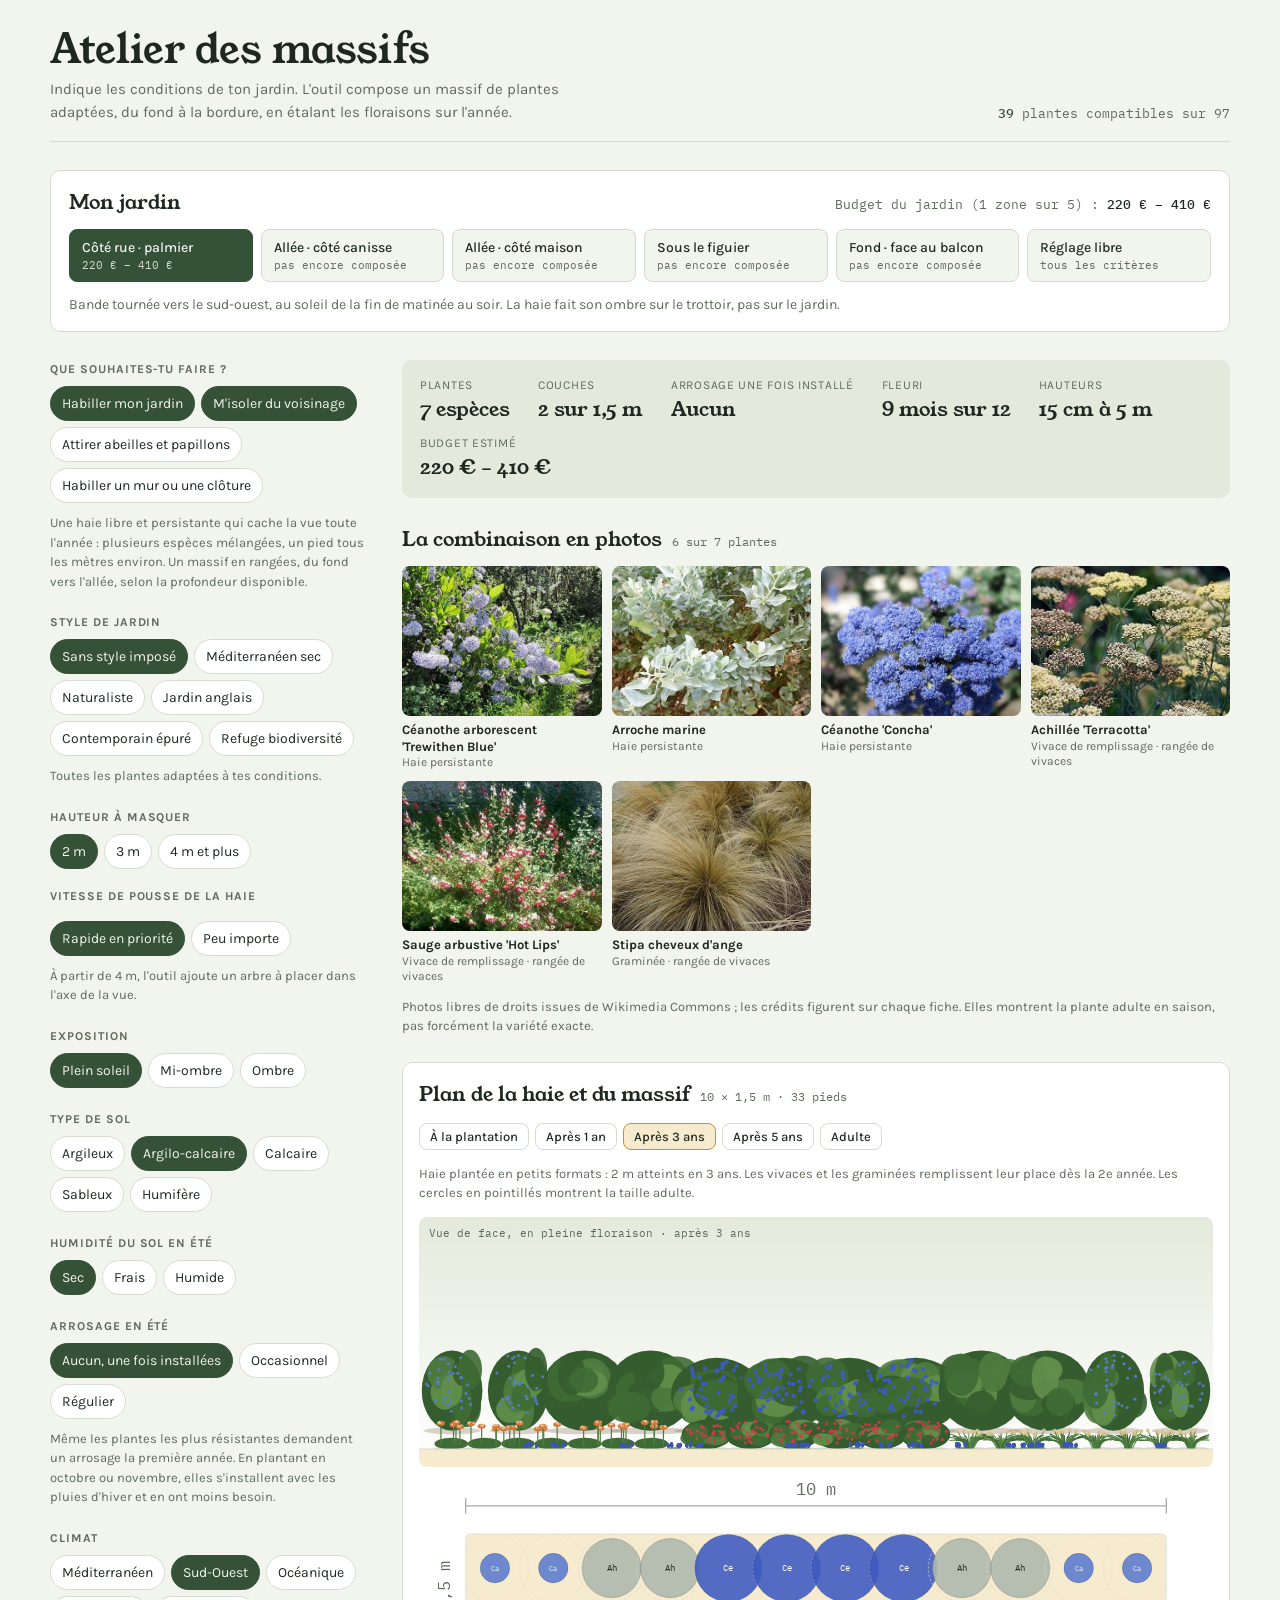
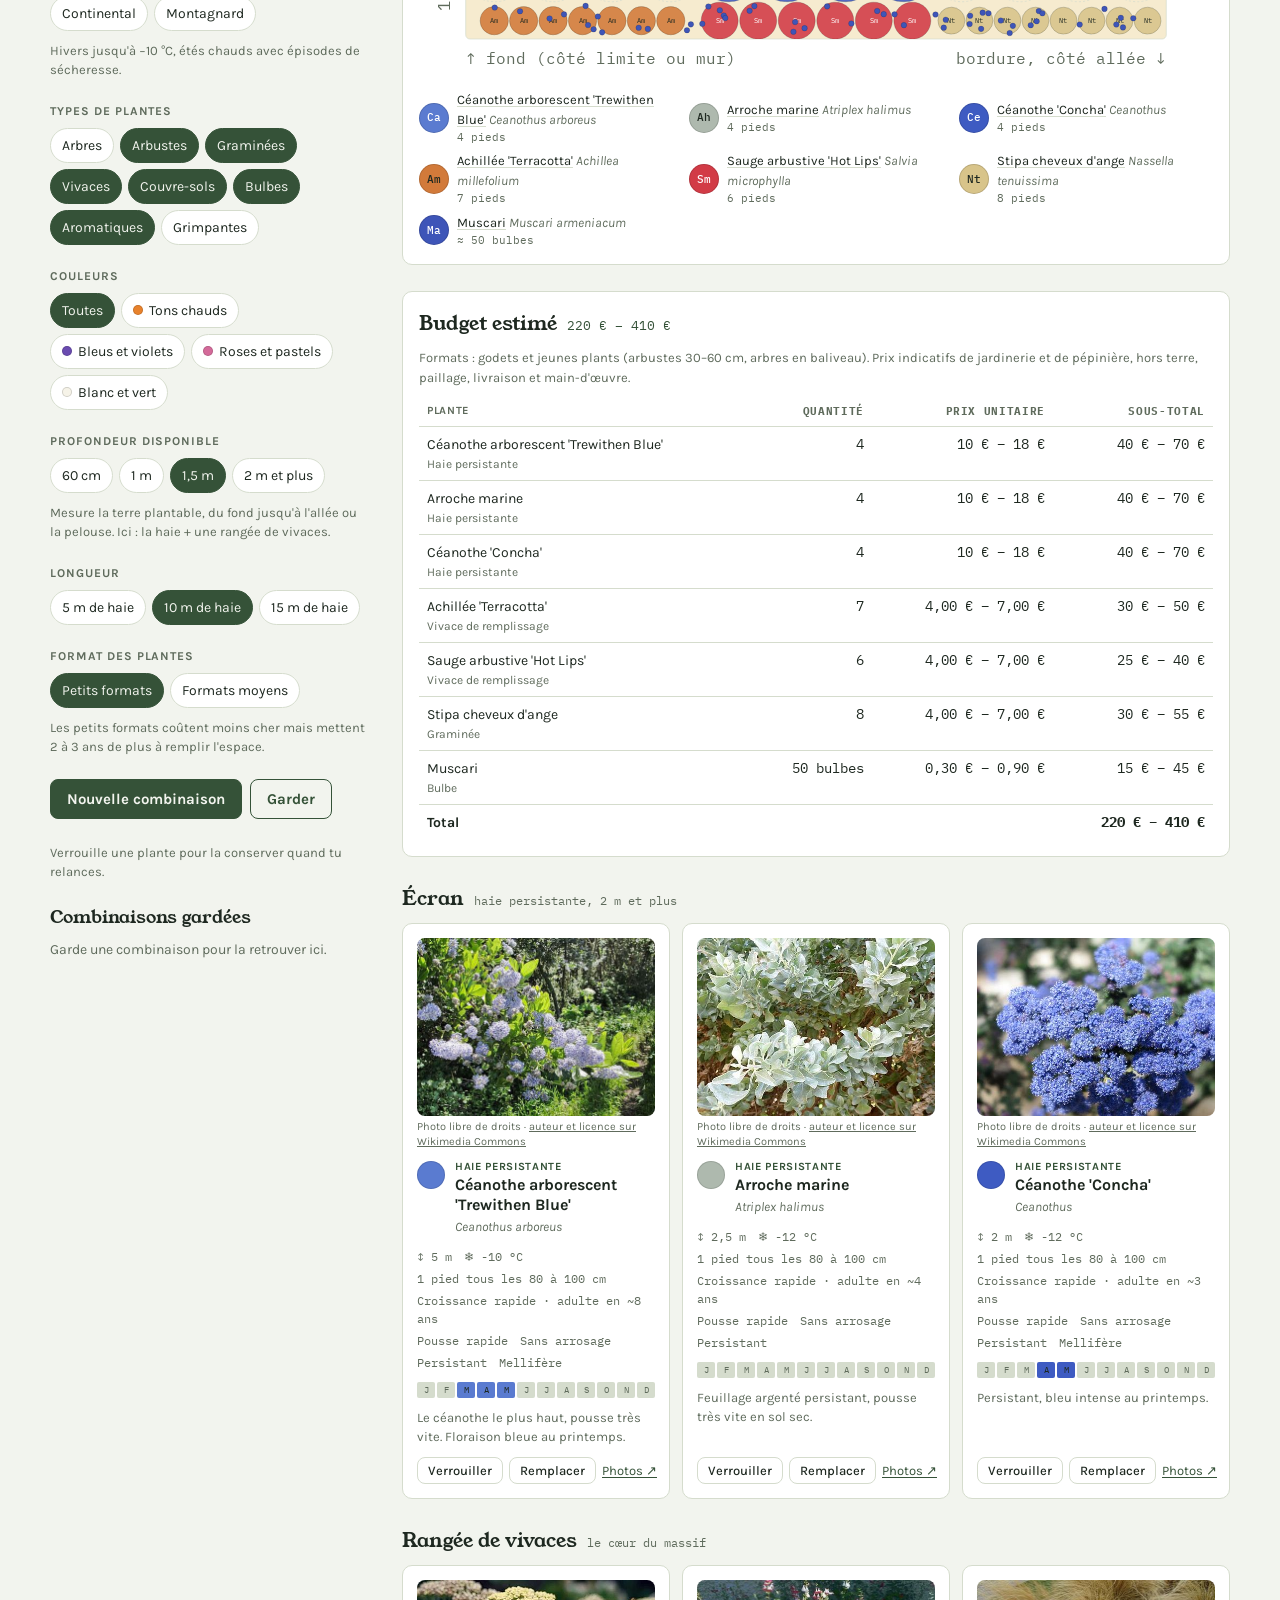
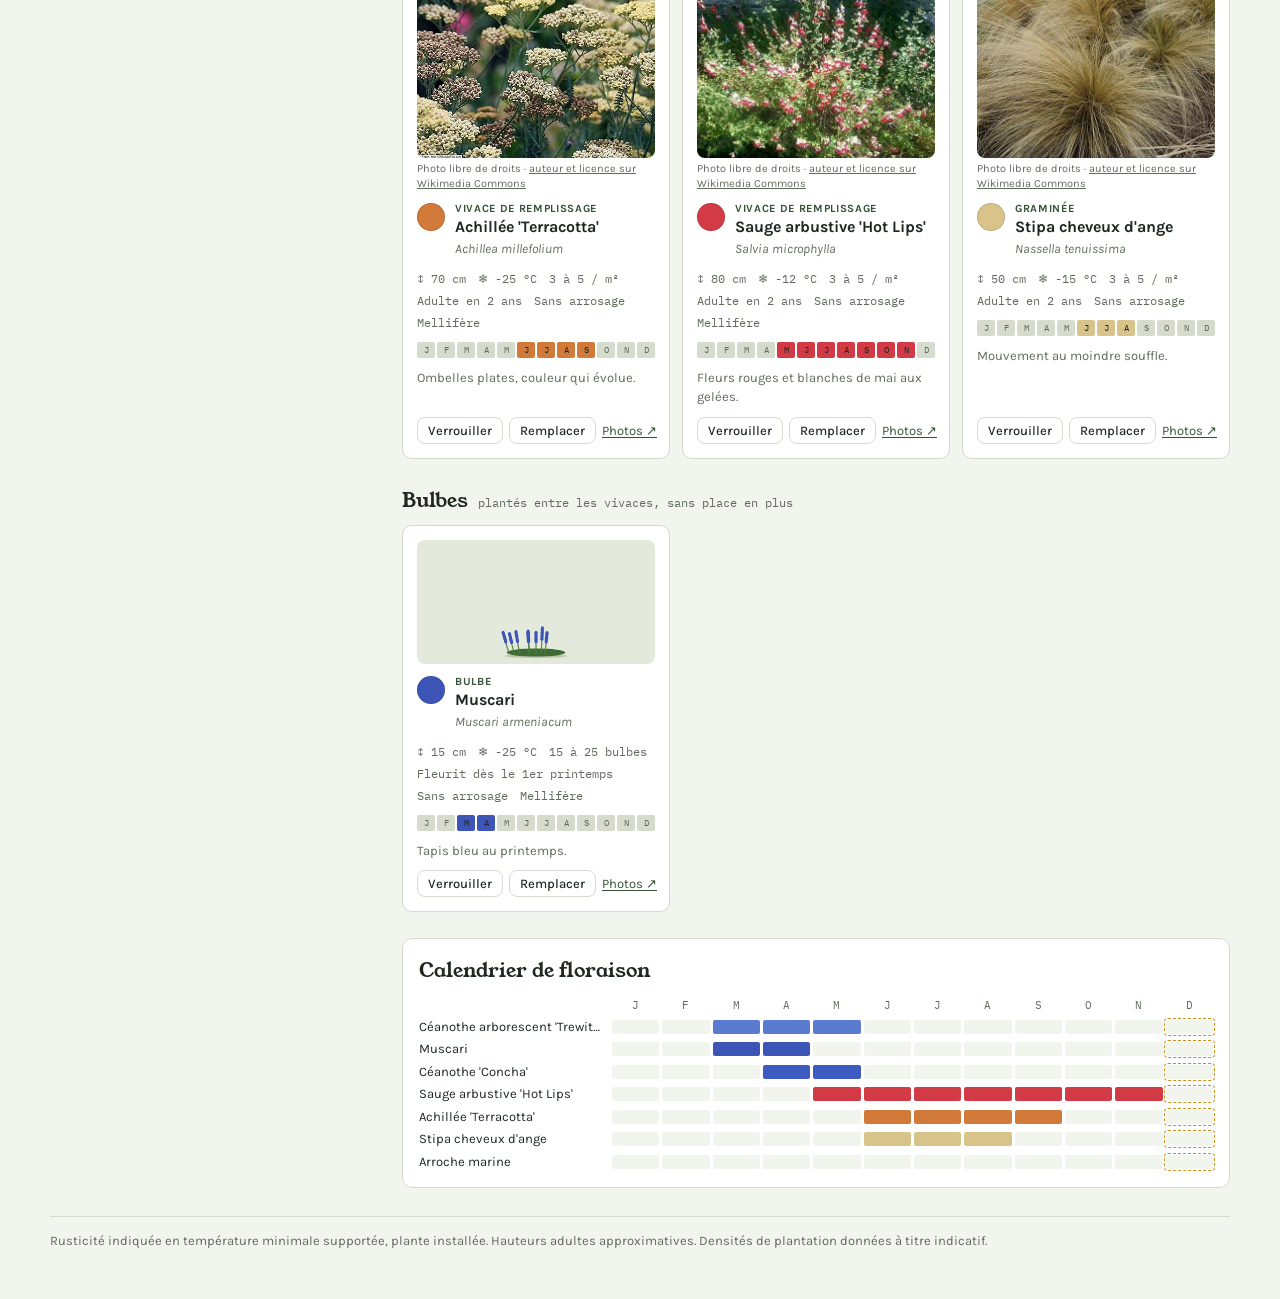
==== index.html @ de5a7e18 "Ajouter le critère de style de jardin Co-Authored-By: Claude Opus 5.5 <noreply@anthropic.com> Claude" ====
<!doctype html>
<html lang="fr">
<head>
<meta charset="utf-8">
<meta name="viewport" content="width=device-width, initial-scale=1, viewport-fit=cover">
<meta name="description" content="Compose les massifs et haies de ton jardin selon l'exposition, le sol, le climat et l'arrosage, avec photos, plan, croissance, calendrier de floraison et budget.">
<style>:root{color-scheme:light dark}body{margin:0;font:14px system-ui,sans-serif}img{max-width:100%}[hidden]{display:none!important}</style>
<title>Atelier des massifs</title>
<link rel="preconnect" href="https://fonts.googleapis.com">
<link rel="stylesheet" href="https://fonts.googleapis.com/css2?family=Young+Serif&family=Karla:wght@400;500;700&family=IBM+Plex+Mono:wght@400;500&display=swap">
<style>
/* Layout : panneau de conditions à gauche (collant sur grand écran), massif proposé à droite, rangé du fond vers la bordure */
:root{
  --bg:#F2F4EE; --surface:#FFFFFF; --ink:#1E2820; --muted:#5F6B5C; --line:#D5DCCD;
  --moss:#355238; --moss-soft:#E3EADB; --pollen:#C9921A; --pollen-soft:#F6EBCF; --warn:#9A4A1E;
  --f-display:"Young Serif", Georgia, "Times New Roman", serif;
  --f-body:"Karla", "Helvetica Neue", Arial, sans-serif;
  --f-data:"IBM Plex Mono", ui-monospace, Menlo, monospace;
}
@media (prefers-color-scheme: dark){:root:not([data-theme="light"]){
  --bg:#131712; --surface:#1B2119; --ink:#E4EADD; --muted:#9AA593; --line:#2F382C;
  --moss:#9CC08A; --moss-soft:#25301F; --pollen:#E3B54A; --pollen-soft:#3A3018; --warn:#E39468; color-scheme:dark}}
:root[data-theme="dark"]{
  --bg:#131712; --surface:#1B2119; --ink:#E4EADD; --muted:#9AA593; --line:#2F382C;
  --moss:#9CC08A; --moss-soft:#25301F; --pollen:#E3B54A; --pollen-soft:#3A3018; --warn:#E39468; color-scheme:dark}

*{box-sizing:border-box}
body{background:var(--bg);color:var(--ink);font-family:var(--f-body);font-size:15px;line-height:1.5;
  padding-left:max(16px, env(safe-area-inset-left, 0px));padding-right:max(16px, env(safe-area-inset-right, 0px));padding-block:28px 48px}
.wrap{max-width:1180px;margin:0 auto;display:flex;flex-direction:column;gap:28px}
header{display:flex;flex-wrap:wrap;align-items:flex-end;justify-content:space-between;gap:12px 24px;border-bottom:1px solid var(--line);padding-bottom:18px}
h1{font-family:var(--f-display);font-weight:400;font-size:clamp(28px,4vw,40px);line-height:1.1;margin:0;text-wrap:balance}
.lede{margin:6px 0 0;color:var(--muted);max-width:60ch}
.count{font-family:var(--f-data);font-size:13px;color:var(--muted)}
.count b{color:var(--moss);font-weight:500}

.grid{display:grid;grid-template-columns:320px minmax(0,1fr);gap:32px;align-items:start}
@media (max-width:860px){.grid{grid-template-columns:minmax(0,1fr)}}

aside{display:flex;flex-direction:column;gap:22px;position:sticky;top:calc(env(safe-area-inset-top,0px) + 16px)}
@media (max-width:860px){aside{position:static}}
fieldset{border:0;margin:0;padding:0;display:flex;flex-direction:column;gap:8px}
legend{font-size:12px;font-weight:700;letter-spacing:.08em;text-transform:uppercase;color:var(--muted);padding:0;margin-bottom:8px}
.chips{display:flex;flex-wrap:wrap;gap:6px}
.chip{position:relative}
.chip input{position:absolute;opacity:0;inset:0;margin:0;cursor:pointer}
.chip span{display:inline-flex;align-items:center;gap:6px;padding:6px 11px;border:1px solid var(--line);border-radius:999px;background:var(--surface);font-size:14px;cursor:pointer;transition:background .15s,border-color .15s}
.chip input:checked + span{background:var(--moss);border-color:var(--moss);color:var(--bg)}
.chip input:focus-visible + span{outline:2px solid var(--pollen);outline-offset:2px}
.hint{font-size:13px;color:var(--muted);margin:2px 0 0}
.sw{width:10px;height:10px;border-radius:50%;display:inline-block;border:1px solid rgba(0,0,0,.15)}

.actions{display:flex;gap:8px;flex-wrap:wrap}
button{font-family:var(--f-body);font-size:15px;font-weight:700;border-radius:8px;padding:10px 16px;cursor:pointer;border:1px solid var(--moss)}
button:focus-visible{outline:2px solid var(--pollen);outline-offset:2px}
.primary{background:var(--moss);color:var(--bg)}
.primary:hover{filter:brightness(1.08)}
.ghost{background:transparent;color:var(--moss)}
.ghost:hover{background:var(--moss-soft)}
.small{font-size:13px;padding:5px 10px;font-weight:500;border-color:var(--line);color:var(--ink);background:transparent}
.small:hover{border-color:var(--moss)}
.small[aria-pressed="true"]{background:var(--pollen-soft);border-color:var(--pollen)}

main{display:flex;flex-direction:column;gap:26px;min-width:0}
.summary{display:flex;flex-wrap:wrap;gap:10px 28px;padding:16px 18px;background:var(--moss-soft);border-radius:10px}
.stat{display:flex;flex-direction:column}
.stat small{font-size:12px;letter-spacing:.06em;text-transform:uppercase;color:var(--muted)}
.stat strong{font-family:var(--f-display);font-weight:400;font-size:20px}
.warn{color:var(--warn);font-size:14px;margin:0}

.layer{display:flex;flex-direction:column;gap:10px}
.layer h2{font-family:var(--f-display);font-weight:400;font-size:20px;margin:0;display:flex;align-items:baseline;gap:10px}
.layer h2 em{font-style:normal;font-family:var(--f-data);font-size:12px;color:var(--muted)}
.cards{display:grid;grid-template-columns:repeat(auto-fill,minmax(250px,1fr));gap:12px}
.card{background:var(--surface);border:1px solid var(--line);border-radius:10px;padding:14px;display:flex;flex-direction:column;gap:10px;min-width:0}
.card.locked{border-color:var(--pollen)}
.top{display:flex;gap:10px;align-items:flex-start}
.dot{flex:none;width:28px;height:28px;border-radius:50%;margin-top:2px;border:1px solid rgba(0,0,0,.12)}
.name{min-width:0}
.name h3{margin:0;font-size:16px;font-weight:700;line-height:1.25}
.name i{color:var(--muted);font-size:13px}
.meta{display:flex;flex-wrap:wrap;gap:4px 12px;font-family:var(--f-data);font-size:12px;color:var(--muted)}
.role{font-size:11px;font-weight:700;letter-spacing:.06em;text-transform:uppercase;color:var(--moss)}
.note{font-size:13px;margin:0;color:var(--muted)}
.cal{display:grid;grid-template-columns:repeat(12,1fr);gap:2px}
.cal span{height:16px;border-radius:2px;background:var(--line);font-family:var(--f-data);font-size:9px;line-height:16px;text-align:center;color:var(--muted)}
.cal span.on{color:#1E2820}
.cardact{display:flex;gap:6px;margin-top:auto}

.plan{background:var(--surface);border:1px solid var(--line);border-radius:10px;padding:16px;display:flex;flex-direction:column;gap:14px}
.plan h2{font-family:var(--f-display);font-weight:400;font-size:20px;margin:0;display:flex;align-items:baseline;gap:10px;flex-wrap:wrap}
.plan h2 em{font-style:normal;font-family:var(--f-data);font-size:12px;color:var(--muted)}
.plansvg{overflow-x:auto}
.plansvg svg{display:block;width:100%;min-width:520px;height:auto}
.legend{display:grid;grid-template-columns:repeat(auto-fill,minmax(220px,1fr));gap:6px 16px;margin:0;padding:0;list-style:none}
.legend li{display:flex;align-items:center;gap:8px;font-size:13px;min-width:0}
.legend b{flex:none;width:30px;height:30px;border-radius:50%;display:grid;place-items:center;font-family:var(--f-data);font-size:11px;font-weight:500;border:1px solid rgba(0,0,0,.15)}
.legend span{min-width:0}
.legend i{color:var(--muted)}
.legend small{display:block;font-family:var(--f-data);color:var(--muted)}
.pv{display:block;width:100%;height:124px;border-radius:8px;background:var(--moss-soft)}
.pvlink{position:relative;display:block;border-radius:8px}
.pvlink span{position:absolute;right:6px;bottom:6px;font-size:12px;font-weight:700;padding:3px 8px;border-radius:999px;background:var(--surface);color:var(--moss);opacity:0;transition:opacity .15s}
.pvlink:hover span,.pvlink:focus-visible span{opacity:1}
.pvlink:focus-visible{outline:2px solid var(--pollen);outline-offset:2px}
@media (hover:none){.pvlink span{opacity:1}}
.lg{color:inherit;text-decoration:underline;text-decoration-color:var(--line);text-underline-offset:2px}
.lg:hover{text-decoration-color:var(--moss)}
.photo{white-space:nowrap;font-size:13px;color:var(--moss);text-decoration:underline;text-underline-offset:2px;margin-left:auto;align-self:center}
.board{display:flex;flex-direction:column;gap:12px}
.board h2{font-family:var(--f-display);font-weight:400;font-size:20px;margin:0;display:flex;align-items:baseline;gap:10px;flex-wrap:wrap}
.board h2 em{font-style:normal;font-family:var(--f-data);font-size:12px;color:var(--muted)}
.bgrid{display:grid;grid-template-columns:repeat(auto-fill,minmax(180px,1fr));gap:10px}
.bgrid figure{margin:0;display:flex;flex-direction:column;gap:6px;min-width:0}
.bgrid img{width:100%;height:auto;aspect-ratio:4/3;object-fit:cover;border-radius:8px;display:block;background:var(--moss-soft)}
.bgrid figcaption{display:flex;flex-direction:column;font-size:13px;line-height:1.3}
.bgrid figcaption span{color:var(--muted);font-size:12px}
.cph{margin:0;display:flex;flex-direction:column;gap:4px}
.cph img{width:100%;height:auto;aspect-ratio:4/3;object-fit:cover;border-radius:8px;display:block;background:var(--moss-soft)}
.cph figcaption{font-size:11px;color:var(--muted);line-height:1.3;overflow-wrap:anywhere}
.cph figcaption a{color:inherit}
.ages{display:flex;flex-wrap:wrap;gap:6px}
.elev{position:relative;border-radius:8px;overflow:hidden;background:linear-gradient(var(--moss-soft),var(--surface))}
.elev canvas{display:block;width:100%;height:250px}
.elev span{position:absolute;top:8px;left:10px;font-family:var(--f-data);font-size:11px;color:var(--muted)}
.zonesbar{display:flex;flex-direction:column;gap:12px;padding:16px 18px;border:1px solid var(--line);border-radius:10px;background:var(--surface)}
.zonesbar .zhead{display:flex;flex-wrap:wrap;justify-content:space-between;align-items:baseline;gap:6px 20px}
.zonesbar h2{font-family:var(--f-display);font-weight:400;font-size:20px;margin:0}
.gtotal{font-family:var(--f-data);font-size:13px;color:var(--muted)}
.gtotal b{color:var(--ink);font-weight:500}
.zones{display:grid;grid-template-columns:repeat(auto-fill,minmax(170px,1fr));gap:8px}
.zone{display:flex;flex-direction:column;align-items:flex-start;gap:2px;text-align:left;font-weight:500;font-size:14px;padding:9px 12px;border:1px solid var(--line);border-radius:8px;background:var(--bg);color:var(--ink)}
.zone small{font-family:var(--f-data);font-size:11px;color:var(--muted);font-weight:400}
.zone:hover{border-color:var(--moss)}
.zone[aria-pressed="true"]{background:var(--moss);border-color:var(--moss);color:var(--bg)}
.zone[aria-pressed="true"] small{color:var(--bg);opacity:.85}
.znote{margin:0;font-size:14px;color:var(--muted)}
.budget{background:var(--surface);border:1px solid var(--line);border-radius:10px;padding:16px;display:flex;flex-direction:column;gap:10px}
.budget h2{font-family:var(--f-display);font-weight:400;font-size:20px;margin:0;display:flex;align-items:baseline;gap:10px;flex-wrap:wrap}
.budget h2 em{font-style:normal;font-family:var(--f-data);font-size:13px;color:var(--moss)}
.tbl{overflow-x:auto}
.budget table{width:100%;border-collapse:collapse;font-size:14px;min-width:460px}
.budget th{text-align:left;font-size:11px;letter-spacing:.06em;text-transform:uppercase;color:var(--muted);font-weight:700;padding:6px 8px;border-bottom:1px solid var(--line)}
.budget td{padding:7px 8px;border-bottom:1px solid var(--line);vertical-align:top}
.budget td.n,.budget th.n{text-align:right;font-family:var(--f-data);font-variant-numeric:tabular-nums;white-space:nowrap}
.budget tfoot td{font-weight:700;border-bottom:0}
.budget td small{display:block;color:var(--muted);font-size:12px}
.calendar{background:var(--surface);border:1px solid var(--line);border-radius:10px;padding:16px;overflow-x:auto}
.calendar h2{font-family:var(--f-display);font-weight:400;font-size:20px;margin:0 0 12px}
.cg{display:grid;grid-template-columns:minmax(130px,190px) repeat(12,minmax(22px,1fr));gap:3px;min-width:520px;align-items:center}
.cg .m{font-family:var(--f-data);font-size:11px;color:var(--muted);text-align:center}
.cg .lab{font-size:13px;white-space:nowrap;overflow:hidden;text-overflow:ellipsis;padding-right:8px}
.cg .c{height:14px;border-radius:2px;background:var(--bg)}
.cg .now{outline:1px dashed var(--pollen);outline-offset:1px}

.saved{display:flex;flex-direction:column;gap:8px}
.saved h2{font-family:var(--f-display);font-weight:400;font-size:18px;margin:0}
.saved ul{list-style:none;margin:0;padding:0;display:flex;flex-direction:column;gap:6px}
.saved li{display:flex;justify-content:space-between;gap:8px;align-items:center;font-size:14px;border-top:1px solid var(--line);padding-top:6px}
.saved li span{min-width:0}
.saved li small{color:var(--muted);display:block}
.empty{color:var(--muted);font-size:14px;margin:0}
footer{font-size:13px;color:var(--muted);border-top:1px solid var(--line);padding-top:14px}
@media (prefers-reduced-motion: reduce){*{transition:none!important}}
</style>

</head>
<body>
<div class="wrap">
  <header>
    <div>
      <h1>Atelier des massifs</h1>
      <p class="lede">Indique les conditions de ton jardin. L'outil compose un massif de plantes adaptées, du fond à la bordure, en étalant les floraisons sur l'année.</p>
    </div>
    <div class="count" id="count"></div>
  </header>

  <section class="zonesbar" aria-labelledby="zones-t">
    <div class="zhead"><h2 id="zones-t">Mon jardin</h2><span class="gtotal" id="gtotal"></span></div>
    <div class="zones" id="zones"></div>
    <p class="znote" id="znote"></p>
  </section>

  <div class="grid">
    <aside>
      <fieldset>
        <legend>Que souhaites-tu faire ?</legend>
        <div class="chips" id="f-obj"></div>
        <p class="hint" id="obj-hint"></p>
      </fieldset>
      <fieldset>
        <legend>Style de jardin</legend>
        <div class="chips" id="f-style"></div>
        <p class="hint" id="style-hint"></p>
      </fieldset>
      <fieldset id="fs-haut">
        <legend>Hauteur à masquer</legend>
        <div class="chips" id="f-haut"></div>
        <legend style="margin-top:10px">Vitesse de pousse de la haie</legend>
        <div class="chips" id="f-vite"></div>
        <p class="hint">À partir de 4 m, l'outil ajoute un arbre à placer dans l'axe de la vue.</p>
      </fieldset>
      <fieldset>
        <legend>Exposition</legend>
        <div class="chips" id="f-expo"></div>
      </fieldset>
      <fieldset>
        <legend>Type de sol</legend>
        <div class="chips" id="f-sol"></div>
      </fieldset>
      <fieldset>
        <legend>Humidité du sol en été</legend>
        <div class="chips" id="f-eau"></div>
      </fieldset>
      <fieldset>
        <legend>Arrosage en été</legend>
        <div class="chips" id="f-arro"></div>
        <p class="hint">Même les plantes les plus résistantes demandent un arrosage la première année. En plantant en octobre ou novembre, elles s'installent avec les pluies d'hiver et en ont moins besoin.</p>
      </fieldset>
      <fieldset>
        <legend>Climat</legend>
        <div class="chips" id="f-clim"></div>
        <p class="hint" id="clim-hint"></p>
      </fieldset>
      <fieldset>
        <legend>Types de plantes</legend>
        <div class="chips" id="f-types"></div>
      </fieldset>
      <fieldset>
        <legend>Couleurs</legend>
        <div class="chips" id="f-pal"></div>
      </fieldset>
      <fieldset>
        <legend>Profondeur disponible</legend>
        <div class="chips" id="f-prof"></div>
        <p class="hint" id="prof-hint"></p>
      </fieldset>
      <fieldset>
        <legend>Longueur</legend>
        <div class="chips" id="f-taille"></div>
      </fieldset>
      <fieldset>
        <legend>Format des plantes</legend>
        <div class="chips" id="f-fmt"></div>
        <p class="hint">Les petits formats coûtent moins cher mais mettent 2 à 3 ans de plus à remplir l'espace.</p>
      </fieldset>
      <div class="actions">
        <button class="primary" id="gen" type="button">Nouvelle combinaison</button>
        <button class="ghost" id="save" type="button">Garder</button>
      </div>
      <p class="hint">Verrouille une plante pour la conserver quand tu relances.</p>
      <section class="saved" aria-labelledby="saved-t">
        <h2 id="saved-t">Combinaisons gardées</h2>
        <ul id="saved"></ul>
      </section>
    </aside>

    <main id="out" aria-live="polite"></main>
  </div>

  <footer>Rusticité indiquée en température minimale supportée, plante installée. Hauteurs adultes approximatives. Densités de plantation données à titre indicatif.</footer>
</div>

<script>
// ---------- Données ----------
// nom, latin, type, expo(s=soleil,m=mi-ombre,o=ombre), sol(a=argileux,c=calcaire,s=sableux/caillouteux,h=humifère), eau(d=sec,f=frais,w=humide),
// rusticité °C, supporte la chaleur (1/0), hauteur cm, floraison [début,fin] ou null, famille couleur, teinte, note
const RAW = [
["Lavandin 'Grosso'","Lavandula × intermedia","arbuste","s","cs","d",-15,1,70,[6,8],"froid","#8A73C4","Parfumé, mellifère. Taille après floraison."],
["Romarin","Salvia rosmarinus","aromatique","s","cs","d",-10,1,100,[2,5],"froid","#9DB6E0","Persistant, fleurit dès la fin de l'hiver."],
["Ciste pourpre","Cistus × purpureus","arbuste","s","csa","d",-10,1,100,[5,6],"rose","#D46A9A","Très résistant à la sécheresse."],
["Sauge d'Afghanistan","Salvia yangii (Perovskia)","arbuste","s","csa","df",-20,1,120,[7,10],"froid","#8EA0D8","Feuillage argenté, floraison longue."],
["Abélia","Abelia × grandiflora","arbuste","sm","ach","f",-12,1,150,[6,10],"blanc","#F1E4EA","Semi-persistant, fleurit tout l'été."],
["Hortensia","Hydrangea macrophylla","arbuste","mo","ha","fw",-15,0,120,[6,9],"froid","#7E9BD6","Bleu en sol acide, rose en sol neutre. Craint le calcaire."],
["Hortensia paniculé 'Limelight'","Hydrangea paniculata","arbuste","sm","ahc","f",-25,1,180,[7,10],"blanc","#E8F0C8","Plus robuste au soleil que l'hortensia classique."],
["Céanothe 'Concha'","Ceanothus","arbuste","s","sc","d",-12,1,200,[4,5],"froid","#3E5BC2","Persistant, bleu intense au printemps."],
["Laurier-tin","Viburnum tinus","arbuste","smo","acsh","df",-15,1,250,[11,3],"blanc","#F4F1F1","Fleurit en hiver. Bonne base persistante."],
["Oranger du Mexique","Choisya ternata","arbuste","sm","ahc","f",-12,1,180,[4,5],"blanc","#FAFAF2","Fleurs parfumées, feuillage aromatique."],
["Sarcococca","Sarcococca confusa","arbuste","mo","ach","f",-15,1,80,[12,2],"blanc","#F6F3E8","Parfum puissant en plein hiver."],
["Myrte","Myrtus communis","arbuste","s","sc","d",-10,1,200,[6,8],"blanc","#FBFBF4","Persistant méditerranéen, fleurs étoilées."],
["Pittosporum nain","Pittosporum tobira 'Nana'","arbuste","sm","acs","df",-12,1,80,[5,6],"blanc","#F7F4E2","Boule persistante sans taille."],
["Germandrée arbustive","Teucrium fruticans","arbuste","s","cs","d",-10,1,150,[3,6],"froid","#B5C6E8","Feuillage argenté, supporte le vent."],
["Spirée du Japon","Spiraea japonica","arbuste","sm","ahc","f",-25,1,60,[6,8],"rose","#E07AA7","Petit arbuste facile."],
["Cornouiller 'Midwinter Fire'","Cornus sanguinea","arbuste","sm","ach","fw",-25,1,200,[5,6],"chaud","#E8853A","Bois orange flamboyant en hiver."],
["Stipa cheveux d'ange","Nassella tenuissima","graminee","s","csa","d",-15,1,50,[6,8],"chaud","#D8C48A","Mouvement au moindre souffle."],
["Miscanthus 'Morning Light'","Miscanthus sinensis","graminee","sm","ahc","f",-25,1,150,[9,11],"vert","#C9CDB8","Graphique, tient tout l'hiver."],
["Herbe aux écouvillons 'Hameln'","Pennisetum alopecuroides","graminee","s","ach","fd",-15,1,60,[8,10],"blanc","#E6DCC4","Épis duveteux en fin d'été."],
["Calamagrostis 'Karl Foerster'","Calamagrostis × acutiflora","graminee","sm","ahc","fw",-30,1,150,[6,9],"chaud","#D2B36E","Port vertical, verticalité au massif."],
["Laîche 'Ice Dance'","Carex morrowii","graminee","mo","ah","fw",-20,1,30,[4,5],"vert","#C8D8A8","Feuillage panaché persistant."],
["Fétuque bleue","Festuca glauca","graminee","s","sc","d",-25,1,25,[6,7],"froid","#9DB7C4","Touffe bleutée pour la bordure."],
["Herbe du Japon","Hakonechloa macra","graminee","mo","h","f",-25,0,40,[8,9],"chaud","#D9C255","Cascade dorée à l'ombre."],
["Muhlenbergia","Muhlenbergia capillaris","graminee","s","sca","d",-12,1,80,[9,11],"rose","#D86FA3","Nuage rose en automne."],
["Gaura","Oenothera lindheimeri","vivace","s","acs","df",-15,1,80,[6,10],"blanc","#F6EEF0","Floraison continue, papillons blancs."],
["Achillée 'Terracotta'","Achillea millefolium","vivace","s","csa","d",-25,1,70,[6,9],"chaud","#D27A3A","Ombelles plates, couleur qui évolue."],
["Échinacée pourpre","Echinacea purpurea","vivace","s","ach","fd",-25,1,90,[7,9],"rose","#C9558A","Têtes séchées décoratives en hiver."],
["Rudbeckia 'Goldsturm'","Rudbeckia fulgida","vivace","sm","ahc","f",-30,1,60,[7,10],"chaud","#F0B21C","Jaune lumineux jusqu'en automne."],
["Népéta","Nepeta × faassenii","vivace","s","csa","df",-25,1,40,[5,9],"froid","#8F8BD0","Remonte si on la rabat après la 1re floraison."],
["Sauge des bois 'Caradonna'","Salvia nemorosa","vivace","s","cas","df",-25,1,50,[5,9],"froid","#5C3FA3","Épis violet foncé sur tiges noires."],
["Euphorbe des garrigues","Euphorbia characias","vivace","sm","cs","d",-15,1,100,[3,5],"vert","#C2D44A","Persistante. Sève irritante."],
["Verveine de Buenos Aires","Verbena bonariensis","vivace","s","acs","df",-10,1,150,[6,10],"froid","#8A5BC7","Transparente, se ressème."],
["Géranium 'Rozanne'","Geranium","vivace","sm","ahc","f",-25,1,50,[6,11],"froid","#6F78D6","Une des floraisons les plus longues."],
["Heuchère","Heuchera","vivace","mo","ha","f",-25,1,35,[5,7],"rose","#7A3A55","Cultivée pour son feuillage pourpre."],
["Hellébore d'Orient","Helleborus × hybridus","vivace","mo","ach","f",-25,1,40,[1,3],"blanc","#EBD9DF","Fleurit au cœur de l'hiver."],
["Fougère mâle","Dryopteris filix-mas","vivace","mo","ha","fw",-30,1,90,null,"vert","#6E8F4E","Feuillage seul, très rustique."],
["Hosta","Hosta","vivace","mo","ha","fw",-30,0,50,[7,8],"froid","#B8A9D8","Grandes feuilles. Attention aux limaces."],
["Anémone du Japon 'Honorine Jobert'","Anemone × hybrida","vivace","sm","ahc","f",-25,1,100,[8,10],"blanc","#FFFFFF","Prend le relais en fin de saison."],
["Astilbe","Astilbe","vivace","mo","h","wf",-25,0,60,[6,8],"rose","#E58AB0","Aime les sols toujours frais."],
["Orpin d'automne","Hylotelephium 'Herbstfreude'","vivace","s","csa","d",-25,1,50,[8,10],"rose","#B85A6A","Succulent, adoré des abeilles."],
["Tritoma","Kniphofia","vivace","s","sac","df",-15,1,100,[6,9],"chaud","#EE7B2B","Torches verticales."],
["Valériane rouge","Centranthus ruber","vivace","s","cs","d",-20,1,70,[5,9],"rose","#C84455","Pousse même dans les murs."],
["Agapanthe","Agapanthus","vivace","s","ahs","f",-10,1,80,[7,8],"froid","#6C8FE0","Boules bleues en plein été."],
["Hémérocalle","Hemerocallis","vivace","sm","ach","fd",-30,1,70,[6,8],"chaud","#E8822C","Increvable, une fleur par jour."],
["Iris des jardins","Iris germanica","vivace","s","cs","d",-25,1,80,[4,5],"froid","#6A4BB0","Rhizomes à fleur de terre."],
["Vergerette","Erigeron karvinskianus","couvre-sol","sm","csa","df",-12,1,25,[4,11],"blanc","#F4E1E6","Petites marguerites d'avril à novembre."],
["Brunnera 'Jack Frost'","Brunnera macrophylla","vivace","mo","ha","f",-30,0,40,[4,5],"froid","#7EA3E6","Feuilles argentées, fleurs type myosotis."],
["Alchémille","Alchemilla mollis","vivace","sm","ach","f",-30,1,40,[6,7],"vert","#D6DC6A","Retient les gouttes de rosée."],
["Digitale","Digitalis purpurea","vivace","m","hsa","f",-25,0,120,[5,7],"rose","#C46CA4","Bisannuelle qui se ressème. Toxique."],
["Thym serpolet","Thymus serpyllum","couvre-sol","s","cs","d",-25,1,8,[6,7],"rose","#D88EC0","Tapis aromatique, supporte le piétinement léger."],
["Petite pervenche","Vinca minor","couvre-sol","mo","ach","fd",-25,1,15,[3,5],"froid","#7F86D6","Couvre-sol persistant pour l'ombre sèche."],
["Géranium à grosses racines","Geranium macrorrhizum","couvre-sol","mos","ach","df",-25,1,30,[5,6],"rose","#D477A2","Feuillage parfumé, supporte l'ombre sèche."],
["Épimède","Epimedium × perralchicum","couvre-sol","mo","hac","df",-20,1,30,[4,5],"chaud","#E8CC3A","Résiste aux racines des arbres."],
["Lamier 'White Nancy'","Lamium maculatum","couvre-sol","mo","ha","f",-25,0,20,[5,7],"blanc","#F5F5F0","Éclaire les coins sombres."],
["Herbe aux turquoises","Ophiopogon japonicus","couvre-sol","mos","ah","f",-12,1,20,[7,8],"vert","#4F7A4A","Tapis persistant très dense."],
["Oreille d'ours","Stachys byzantina","couvre-sol","s","cs","d",-20,1,30,[6,7],"blanc","#D9DCD4","Feuillage argenté et duveteux."],
["Bugle rampante","Ajuga reptans","couvre-sol","mo","ah","fw",-25,1,15,[4,6],"froid","#4C5BC0","Feuillage bronze selon variétés."],
["Ail d'ornement 'Purple Sensation'","Allium hollandicum","bulbe","s","csa","df",-25,1,80,[5,6],"froid","#7A4CC0","Sphères violettes au-dessus des vivaces."],
["Narcisse 'Thalia'","Narcissus","bulbe","sm","ach","f",-25,1,35,[3,4],"blanc","#FBFBEF","Se naturalise. À planter en automne."],
["Camassia","Camassia leichtlinii","bulbe","sm","ah","fw",-25,0,70,[4,5],"froid","#7B95E0","Aime les sols frais, même humides."],
["Crocosmia 'Lucifer'","Crocosmia","bulbe","sm","ah","f",-15,1,100,[7,8],"chaud","#D63A2A","Rouge vif, feuillage en lame."],
["Muscari","Muscari armeniacum","bulbe","sm","csa","df",-25,1,15,[3,4],"froid","#3E55B8","Tapis bleu au printemps."],
["Cyclamen de Naples","Cyclamen hederifolium","bulbe","mo","ch","df",-20,1,12,[9,10],"rose","#E08AB4","Feuilles marbrées tout l'hiver."],
["Jasmin étoilé","Trachelospermum jasminoides","grimpante","sm","ach","df",-12,1,400,[6,7],"blanc","#FFFFFF","Persistant, parfum intense."],
["Clématite 'Étoile Violette'","Clematis viticella","grimpante","sm","ach","f",-25,1,300,[6,9],"froid","#5B3A9A","Pied à l'ombre, tête au soleil."],
["Rosier grimpant 'New Dawn'","Rosa","grimpante","sm","ahc","f",-25,1,400,[6,10],"rose","#F2C9CF","Remontant, résistant aux maladies."],
["Chèvrefeuille des bois","Lonicera periclymenum","grimpante","ms","ahc","f",-25,1,400,[6,9],"blanc","#F1E2B8","Parfum en soirée."],
["Rosier de Banks","Rosa banksiae 'Lutea'","grimpante","sm","acs","df",-12,1,600,[4,5],"chaud","#EED36A","Sans épines, très résistant à la sécheresse une fois installé. Floraison massive au printemps."],
["Bignone 'Madame Galen'","Campsis × tagliabuana","grimpante","s","acs","df",-15,1,600,[7,9],"chaud","#E0662A","Trompettes orange tout l'été. Vigoureuse et drageonnante : à contenir."],
["Hortensia grimpant","Hydrangea anomala petiolaris","grimpante","om","ha","f",-25,0,600,[6,7],"blanc","#F6F6EC","Pour un mur au nord."],
["Pin des montagnes","Pinus mugo","arbuste","s","acs","df",-30,1,150,null,"vert","#4A6B35","Conifère nain persistant, structure toute l'année."],
["Thuya boule 'Danica'","Thuja occidentalis","arbuste","sm","ach","f",-30,1,80,null,"vert","#6E9455","Boule persistante compacte, sans taille."],
["Photinia 'Red Robin'","Photinia × fraseri","arbuste","sm","ash","df",-15,1,300,[4,5],"blanc","#F3EFE6","Jeunes pousses rouge vif. Jaunit en sol calcaire."],
["Éléagnus","Elaeagnus × ebbingei","arbuste","smo","acsh","df",-15,1,400,[10,11],"blanc","#EFEBDD","Pousse vite, supporte vent et sécheresse. Fleurs parfumées en automne."],
["Laurier du Portugal","Prunus lusitanica","arbuste","smo","ach","df",-20,1,400,[5,6],"blanc","#F8F6EE","Persistant brillant, très opaque."],
["Osmanthe","Osmanthus × burkwoodii","arbuste","sm","ach","f",-20,1,250,[4,4],"blanc","#FBF8EE","Parfum de jasmin au printemps."],
["Filaire","Phillyrea angustifolia","arbuste","s","cs","d",-12,1,300,[3,4],"blanc","#EEF0DA","Persistant local, résiste à la sécheresse."],
["Arbousier","Arbutus unedo","arbuste","sm","ash","df",-12,1,400,[10,12],"blanc","#F4ECD8","Fleurs et fruits rouges à l'automne. Préfère les sols non calcaires."],
["Escallonia","Escallonia","arbuste","s","acs","df",-12,1,250,[6,9],"rose","#D86A8C","Floraison estivale longue."],
["Bambou non traçant","Fargesia murielae","arbuste","sm","ah","f",-25,1,300,null,"vert","#7BA05B","Pousse en touffe, ne drageonne pas, contrairement aux bambous traçants."],
["Savonnier","Koelreuteria paniculata","arbre","s","acs","df",-20,1,800,[7,8],"chaud","#E8C33A","Petit arbre, grappes jaunes en été puis lanternes en automne."],
["Lilas des Indes","Lagerstroemia indica","arbre","s","ach","df",-15,1,500,[7,9],"rose","#D9468C","Floraison spectaculaire en plein été, écorce décorative."],
["Arbre de Judée","Cercis siliquastrum","arbre","s","cs","d",-15,1,600,[4,4],"rose","#C8559C","Fleurs roses sur le bois nu au printemps. Aime le calcaire."],
["Laurier-sauce","Laurus nobilis","arbuste","smo","acs","df",-12,1,600,[3,4],"chaud","#E6D88A","Persistant aromatique, forme un grand écran."],
["Chêne vert","Quercus ilex","arbuste","s","acs","d",-15,1,800,null,"vert","#4B5E3A","Persistant méditerranéen très résistant à la sécheresse. Se taille en haie haute."],
["Pittosporum à petites feuilles","Pittosporum tenuifolium","arbuste","sm","acsh","df",-10,1,500,[4,5],"vert","#6C8F55","Feuillage léger et persistant, croissance rapide."],
["Agastache 'Tutti Frutti'","Agastache","vivace","s","csa","d",-15,1,100,[7,10],"rose","#D97AA8","Épis roses parfumés, très mellifère, aime la chaleur."],
["Sauge arbustive 'Hot Lips'","Salvia microphylla","vivace","s","csa","d",-12,1,80,[5,11],"chaud","#D23B46","Fleurs rouges et blanches de mai aux gelées."],
["Échinops","Echinops ritro","vivace","s","csa","d",-25,1,90,[7,8],"froid","#6F8BD8","Boules bleu acier, adorées des abeilles."],
["Acanthe","Acanthus mollis","vivace","mo","acs","df",-15,1,100,[5,7],"blanc","#E8E2EE","Grandes feuilles découpées, supporte l'ombre sèche. Peut s'étendre."],
["Céanothe arborescent 'Trewithen Blue'","Ceanothus arboreus","arbuste","s","acs","d",-10,1,500,[3,5],"froid","#5A7BD0","Le céanothe le plus haut, pousse très vite. Floraison bleue au printemps."],
["Laurier-rose","Nerium oleander","arbuste","s","acs","d",-10,1,350,[6,9],"rose","#E2558C","Fleurit tout l'été sans eau. Toutes les parties sont toxiques."],
["Buisson ardent","Pyracantha coccinea","arbuste","sm","acs","df",-20,1,350,[5,5],"chaud","#E0582E","Pousse vite, épineux, baies orange en hiver. Bonne haie défensive."],
["Arroche marine","Atriplex halimus","arbuste","s","csa","d",-12,1,250,null,"vert","#AEB9AE","Feuillage argenté persistant, pousse très vite en sol sec."],
["Sauge officinale","Salvia officinalis","aromatique","s","cs","d",-15,1,60,[5,6],"froid","#8F7FC8","Feuillage gris persistant."],
["Origan","Origanum vulgare","aromatique","s","csa","d",-20,1,40,[7,9],"rose","#D69ABF","Très mellifère."],
["Ciboulette","Allium schoenoprasum","aromatique","sm","ahc","f",-30,1,30,[5,6],"rose","#C9A0D8","Pompons comestibles."]
];
const PLANTS = RAW.map((r,i)=>({id:i,nom:r[0],latin:r[1],type:r[2],expo:r[3],sol:r[4],eau:r[5],rust:r[6],heat:r[7],h:r[8],bloom:r[9],fam:r[10],hex:r[11],note:r[12]}));

// ---------- Options ----------
const OPT = {
  obj:[["massif","Habiller mon jardin"],["isoler","M'isoler du voisinage"],["pollin","Attirer abeilles et papillons"],["mur","Habiller un mur ou une clôture"]],
  expo:[["s","Plein soleil"],["m","Mi-ombre"],["o","Ombre"]],
  sol:[["a","Argileux"],["ac","Argilo-calcaire"],["c","Calcaire"],["s","Sableux"],["h","Humifère"]],
  eau:[["d","Sec"],["f","Frais"],["w","Humide"]],
  clim:[["med","Méditerranéen"],["so","Sud-Ouest"],["oc","Océanique"],["co","Continental"],["mo","Montagnard"]],
  types:[["arbre","Arbres"],["arbuste","Arbustes"],["graminee","Graminées"],["vivace","Vivaces"],["couvre-sol","Couvre-sols"],["bulbe","Bulbes"],["aromatique","Aromatiques"],["grimpante","Grimpantes"]],
  pal:[["all","Toutes"],["chaud","Tons chauds"],["froid","Bleus et violets"],["rose","Roses et pastels"],["blanc","Blanc et vert"]],
  arro:[["1","Aucun, une fois installées"],["2","Occasionnel"],["3","Régulier"]],
  prof:[["60","60 cm"],["100","1 m"],["150","1,5 m"],["200","2 m et plus"]],
  style:Object.entries({libre:0,med:0,nat:0,anglais:0,contemporain:0,sauvage:0}).map(([k])=>[k, ({libre:"Sans style imposé",med:"Méditerranéen sec",nat:"Naturaliste",anglais:"Jardin anglais",contemporain:"Contemporain épuré",sauvage:"Refuge biodiversité"})[k]]),
  vite:[["rapide","Rapide en priorité"],["tout","Peu importe"]],
  haut:[["2","2 m"],["3","3 m"],["4","4 m et plus"]],
  fmt:[["petit","Petits formats"],["moyen","Formats moyens"]],
  taille:[["p","Petit · 3 m²"],["m","Moyen · 6 m²"],["g","Grand · 12 m²"]]
};
const CLIM = {
  med:{min:-6,hint:"Hivers doux (jusqu'à −6 °C), étés chauds et secs."},
  so:{min:-10,hint:"Hivers jusqu'à −10 °C, étés chauds avec épisodes de sécheresse."},
  oc:{min:-10,hint:"Hivers doux et humides, étés tempérés."},
  co:{min:-20,hint:"Hivers froids jusqu'à −20 °C, étés chauds."},
  mo:{min:-25,hint:"Hivers rudes jusqu'à −25 °C, saison courte."}
};
const PAL = {chaud:["chaud","blanc","vert"],froid:["froid","blanc","vert","rose"],rose:["rose","blanc","froid","vert"],blanc:["blanc","vert"]};
const SWATCH = {chaud:"#E8822C",froid:"#6A4BB0",rose:"#D46A9A",blanc:"#F6F3E8"};
const MOIS = ["J","F","M","A","M","J","J","A","S","O","N","D"];
const MOIS_LONG = ["janvier","février","mars","avril","mai","juin","juillet","août","septembre","octobre","novembre","décembre"];

const OBJ_HINT = {
  massif:"Un massif en rangées, du fond vers l'allée, selon la profondeur disponible.",
  isoler:"Une haie libre et persistante qui cache la vue toute l'année : plusieurs espèces mélangées, un pied tous les mètres environ.",
  pollin:"Uniquement des plantes mellifères, avec des floraisons étalées du printemps à l'automne.",
  mur:"Des grimpantes sur le support, et quelques plantes basses pour habiller le pied."
};
const TAILLE_LBL = {
  massif:{p:"3 m de long",m:"4 m de long",g:"6 m de long"},
  pollin:{p:"3 m de long",m:"4 m de long",g:"6 m de long"},
  mur:{p:"3 m de mur",m:"5 m de mur",g:"8 m de mur"},
  isoler:{p:"5 m de haie",m:"10 m de haie",g:"15 m de haie"}
};
const EVERGREEN = /Ceanothus arboreus|Nerium|Pyracantha|Atriplex|Viburnum tinus|Choisya|Myrtus|Pittosporum|Ceanothus|Teucrium|Abelia|Pinus|Thuja|Trachelospermum|Salvia rosmarinus|Sarcococca|Cistus|Photinia|Elaeagnus|Prunus lusitanica|Osmanthus|Phillyrea|Arbutus|Escallonia|Fargesia|Lavandula|Euphorbia|Vinca|Ophiopogon|Festuca|Carex|Helleborus|Heuchera|Thymus|Stachys|Laurus|Quercus ilex/;
const MELLI = /Ceanothus arboreus|Pyracantha|banksiae|Campsis|Lavandula|yangii|Nepeta|nemorosa|Echinacea|Origanum|Hylotelephium|officinalis|Achillea|Verbena|Centranthus|Thymus|rosmarinus|Teucrium|Ceanothus|Cistus|Allium|Abelia|Agapanthus|lindheimeri|Rudbeckia|Geranium|Digitalis|Elaeagnus|Escallonia|Viburnum|Arbutus|Phillyrea|Lonicera|Erigeron|Muscari|Kniphofia|Myrtus|Clematis|Photinia|Choisya|Sarcococca|Crocosmia|Camassia|Spiraea|Hydrangea paniculata|Agastache|Echinops|microphylla|Koelreuteria|Lagerstroemia|Cercis|Laurus|Acanthus/;
const has = o => state.obj.includes(o);
function goals(){
  const hedge=has("isoler"), wall=has("mur"), melli=has("pollin");
  const massif=has("massif") || (melli && !hedge && !wall);
  return {hedge,wall,melli,massif};
}
function objHint(){ return state.obj.map(o=>OBJ_HINT[o]).join(" "); }
function tailleLbl(v){
  const G=goals();
  if(G.hedge) return TAILLE_LBL.isoler[v];
  if(G.massif) return TAILLE_LBL.massif[v];
  return TAILLE_LBL.mur[v];
}
// Besoin en eau une fois la plante installée (après 1 à 2 étés), sous climat du Sud-Ouest.
// 1 = aucun arrosage, 2 = arrosage occasionnel pendant les canicules, 3 = arrosage régulier en été.
const DRY = /Ceanothus arboreus|Nerium|Atriplex|Pyracantha|Lavandula|rosmarinus|Cistus|yangii|Ceanothus|Viburnum tinus|Myrtus|Pittosporum tobira|Teucrium|Nassella|Festuca|Muhlenbergia|lindheimeri|Achillea|Nepeta|Euphorbia|Hylotelephium|Centranthus|Iris|Erigeron|Thymus|Stachys|Allium hollandicum|Muscari|Cyclamen|Geranium macrorrhizum|officinalis|Origanum|Elaeagnus|Phillyrea|Laurus|Quercus ilex|Cercis|Agastache|microphylla|Echinops|Acanthus|Pinus|Vinca|Koelreuteria|banksiae|Campsis/;
const THIRSTY = /Hydrangea|Heuchera|Anemone|Rudbeckia|Astilbe|Hosta|Dryopteris|Camassia|Carex|Brunnera|Digitalis|Lamium|Ajuga|Hakonechloa|Cornus|Spiraea|Choisya|Sarcococca|Lonicera|Clematis|Rosa|Alchemilla|Fargesia|schoenoprasum/;
function water(p){
  if(DRY.test(p.latin)) return 1;
  if(THIRSTY.test(p.latin) || !p.heat || (p.eau.includes("w") && !p.eau.includes("d"))) return 3;
  return 2;
}
// ---------- Croissance ----------
// Vitesse de pousse des plantes ligneuses (hauteur gagnée par an) et taille à la plantation selon le format.
const FAST = /Ceanothus arboreus|Pyracantha|Atriplex|Elaeagnus|Pittosporum tenuifolium|Ceanothus|Cistus|Escallonia|Photinia|yangii|Lavandula|Campsis|banksiae|Clematis|Lonicera|Abelia|Spiraea|Cornus|Teucrium|Hydrangea paniculata/;
const SLOW = /Quercus ilex|Phillyrea|Myrtus|Pinus|Thuja|Arbutus|Lagerstroemia|Hydrangea anomala|Sarcococca|Pittosporum tobira|Osmanthus/;
function growth(p){ return FAST.test(p.latin) ? "rapide" : SLOW.test(p.latin) ? "lente" : "moyenne"; }
const RATE = {arbre:{rapide:70,moyenne:45,lente:30}, autre:{rapide:60,moyenne:40,lente:25}};
const START = {petit:{arbre:180,arbuste:40,grimpante:50}, moyen:{arbre:280,arbuste:80,grimpante:100}};
const woody = p => ["arbre","arbuste","grimpante"].includes(p.type);
function heightAt(p, t){
  if(t==="adulte") return p.h;
  t = +t;
  if(!woody(p)){
    if(p.type==="bulbe") return t===0 ? 0 : p.h;
    const r = t===0 ? (state.fmt==="moyen" ? .45 : .3) : t===1 ? .75 : 1;
    return p.h*r;
  }
  const h0 = Math.min(p.h, START[state.fmt][p.type]);
  const rate = RATE[p.type==="arbre"?"arbre":"autre"][growth(p)] * (p.type==="grimpante" ? 1.5 : 1);
  return Math.min(p.h, h0 + rate*t);
}
function ratioAt(p, t){ return p.h ? heightAt(p,t)/p.h : 1; }
function yearsTo(p, target){
  if(!woody(p)) return p.type==="bulbe" ? 1 : 2;
  const h0 = Math.min(p.h, START[state.fmt][p.type]);
  const rate = RATE[p.type==="arbre"?"arbre":"autre"][growth(p)] * (p.type==="grimpante" ? 1.5 : 1);
  return Math.max(1, Math.ceil((Math.min(target, p.h) - h0)/rate));
}
const AGES = [["0","À la plantation"],["1","Après 1 an"],["3","Après 3 ans"],["5","Après 5 ans"],["adulte","Adulte"]];
// ---------- Styles de jardin ----------
// Chaque style privilégie une famille de plantes. Si aucune plante du style ne convient à un emplacement, l'outil en prend une autre adaptée.
const STYLES = {
  libre:{label:"Sans style imposé", hint:"Toutes les plantes adaptées à tes conditions.", re:null},
  med:{label:"Méditerranéen sec", hint:"Feuillages gris, arbustes aromatiques, floraisons bleues et blanches. Aucun arrosage une fois installé.",
    re:/Lavandula|rosmarinus|Cistus|Myrtus|Teucrium|Euphorbia|Stachys|Thymus|officinalis|Origanum|Phillyrea|Quercus ilex|Laurus|Cercis|Pittosporum tobira|Ceanothus|Atriplex|Nerium|yangii|Nassella|Festuca|Iris|Centranthus|Erigeron|Agastache|Echinops|Pinus|Acanthus|Muscari|Allium hollandicum|Trachelospermum|banksiae|Elaeagnus|Viburnum tinus/},
  nat:{label:"Naturaliste", hint:"Graminées et grandes vivaces mêlées, comme une prairie fleurie. L'inspiration des massifs de graminées et d'échinacées.",
    re:/Nassella|Miscanthus|Pennisetum|Calamagrostis|Muhlenbergia|Echinacea|Rudbeckia|Achillea|Verbena|lindheimeri|Hylotelephium|Echinops|Agastache|Nepeta|nemorosa|Allium hollandicum|yangii|Kniphofia|Hemerocallis|Festuca|Carex|Koelreuteria|Elaeagnus|Viburnum tinus|Cornus|Geranium/},
  anglais:{label:"Jardin anglais", hint:"Profusion de fleurs, rosiers, grimpantes et bordures généreuses. Demande souvent plus d'eau.",
    re:/Rosa|Clematis|Lonicera|Digitalis|Geranium|Nepeta|Alchemilla|Hydrangea|Anemone|Lavandula|Astilbe|Iris|Agapanthus|Allium hollandicum|Centranthus|Echinacea|Heuchera|Lamium|Helleborus|Choisya|Abelia|Escallonia|Viburnum tinus|Osmanthus|Erigeron|Narcissus|Camassia|Cercis|Lagerstroemia|Hemerocallis|Trachelospermum/},
  contemporain:{label:"Contemporain épuré", hint:"Peu d'espèces, formes nettes, boules persistantes et graminées. Palette sobre.",
    re:/Pittosporum|Thuja|Pinus|Festuca|Ophiopogon|Carex|Hakonechloa|Miscanthus|Calamagrostis|Nassella|Euphorbia|Stachys|yangii|Lavandula|Allium hollandicum|Laurus|Prunus lusitanica|Phillyrea|Elaeagnus|Fargesia|Trachelospermum|Agapanthus|Lagerstroemia|Koelreuteria|Acanthus|Teucrium/},
  sauvage:{label:"Refuge pour la biodiversité", hint:"Plantes mellifères, baies pour les oiseaux et espèces locales. Un jardin vivant qui demande peu d'entretien.",
    re:/Centranthus|Origanum|Thymus|Viburnum tinus|Cornus|Pyracantha|Lonicera|Echinops|Achillea|Verbena|nemorosa|Nepeta|officinalis|Hylotelephium|Arbutus|Phillyrea|Laurus|Quercus ilex|Elaeagnus|Rosa|Agastache|Cistus|Lavandula|Echinacea|Erigeron|Digitalis|Geranium|Ceanothus|Cercis|Koelreuteria|Muscari|Narcissus|Cyclamen|Hedera|Atriplex/}
};
const inStyle = p => !STYLES[state.style].re || STYLES[state.style].re.test(p.latin);
const WATER_LBL = {1:"Sans arrosage",2:"Arrosage occasionnel",3:"Arrosage régulier"};
const isEcran = p => p.type==="arbuste" && p.h>=(+state.haut)*100 && EVERGREEN.test(p.latin);

const state = {style:"libre",vite:"rapide",age:"3",arro:"1",prof:"150",haut:"2",fmt:"petit",obj:["massif"],expo:"s",sol:"ac",eau:"d",clim:"so",types:["arbuste","graminee","vivace","couvre-sol","bulbe","aromatique"],pal:"all",taille:"m"};
let combo = [];   // [{plant, role, locked}]

// ---------- UI des filtres ----------
function chips(key, multi){
  const box = document.getElementById("f-"+key);
  box.innerHTML = OPT[key].map(([v,l])=>{
    if(key==="taille") l = tailleLbl(v);
    const id = `opt-${key}-${v}`;
    const checked = Array.isArray(state[key]) ? state[key].includes(v) : state[key]===v;
    const sw = key==="pal" && SWATCH[v] ? `<i class="sw" style="background:${SWATCH[v]}"></i>` : "";
    return `<label class="chip" for="${id}"><input id="${id}" type="${multi?"checkbox":"radio"}" name="${key}" value="${v}" ${checked?"checked":""}><span>${sw}${l}</span></label>`;
  }).join("");
  if(box.dataset.bound) return;
  box.dataset.bound = "1";
  box.addEventListener("change",e=>{
    if(multi){
      const vals = [...box.querySelectorAll("input:checked")].map(i=>i.value);
      if(key==="obj" && !vals.length){ e.target.checked = true; return; }
      state[key] = vals;
    }
    else state[key] = e.target.value;
    if(key==="fmt"){ renderCurrent(); return; }
    if(key==="obj"){ chips("taille",false); document.getElementById("obj-hint").textContent = objHint(); }
    generate(false);
  });
}
chips("obj",true);
document.getElementById("obj-hint").textContent = objHint();
["style","vite","arro","prof","haut","fmt","expo","sol","eau","clim","pal","taille"].forEach(k=>chips(k,false));
chips("types",true);

// ---------- Logique ----------
function solOk(p){
  if(state.sol==="ac") return p.sol.includes("c") && (p.sol.includes("a") || !p.sol.includes("s") || p.sol.length>1);
  return p.sol.includes(state.sol);
}
function compatible(p){
  const c = CLIM[state.clim];
  if(!p.expo.includes(state.expo)) return false;
  if(!solOk(p)) return false;
  if(!p.eau.includes(state.eau)) return false;
  if(p.rust > c.min) return false;
  if(!p.heat && (state.clim==="med" || (state.clim==="so" && state.expo==="s"))) return false;
  const G = goals();
  const forced = (G.hedge && isEcran(p)) || (G.wall && p.type==="grimpante") || (G.hedge && state.haut==="4" && p.type==="arbre");
  if(!state.types.includes(p.type) && !forced) return false;
  if(state.pal!=="all" && !PAL[state.pal].includes(p.fam)) return false;
  if(water(p) > +state.arro) return false;
  if(G.melli && p.type!=="graminee" && !MELLI.test(p.latin)) return false;
  return true;
}
function role(p){
  if(has("isoler") && isEcran(p)) return "ecran";
  if(p.type==="arbre") return "arbre";
  if(p.type==="grimpante") return "grimpante";
  if(p.type==="bulbe") return "bulbe";
  if(p.type==="couvre-sol" || p.h<=25) return "bordure";
  if(p.type==="graminee") return p.h>=100 ? "structure" : "graminee";
  if(p.type==="arbuste" || p.h>=100) return "structure";
  return "vivace";
}
const ROLE_LABEL = {arbre:"Arbre",ecran:"Haie persistante",structure:"Structure",graminee:"Graminée",vivace:"Vivace de remplissage",bordure:"Bordure",bulbe:"Bulbe",grimpante:"Grimpante"};
const SLOTS = {p:{structure:1,graminee:1,vivace:2,bordure:1},m:{structure:1,graminee:1,vivace:3,bordure:1,bulbe:1},g:{structure:2,graminee:2,vivace:3,bordure:2,bulbe:1}};
function months(p){
  if(!p.bloom) return [];
  let [a,b]=p.bloom, out=[];
  for(let m=a;;m=m%12+1){ out.push(m); if(m===b) break; }
  return out;
}
function density(p, r){
  if(r==="arbre") return "1 sujet";
  if(r==="ecran") return "1 pied tous les 80 à 100 cm";
  if(r==="grimpante") return "1 pied";
  if(r==="structure") return p.type==="graminee" ? "1 à 2 pieds" : "1 pied";
  if(r==="bulbe") return "15 à 25 bulbes";
  if(r==="bordure") return "6 à 9 / m²";
  if(r==="graminee") return "3 à 5 / m²";
  return "3 à 5 / m²";
}

function pick(pool, covered, colors){
  if(!pool.length) return null;
  const scored = pool.map(p=>{
    const nm = months(p).filter(m=>!covered.has(m)).length;
    const colorBonus = colors.has(p.fam) ? 0.4 : 0;
    return {p, s: Math.random()*1.4 + nm*0.18 + colorBonus};
  }).sort((x,y)=>y.s-x.s);
  return scored[0].p;
}

// Rangées autorisées selon la profondeur de terre disponible.
// Une haie occupe environ 1 m ; chaque rangée de vivaces 40 à 60 cm.
function rows(){
  const G = goals(), P = +state.prof;
  if(G.hedge) return !G.massif && !G.wall ? (P>=150 ? 1 : 0) : (P>=200 ? 2 : P>=150 ? 1 : 0);
  return P>=200 ? 3 : P>=100 ? 2 : 1;
}
function rowLayers(){
  const G = goals(), P = +state.prof, n = rows();
  if(n===0) return [];
  if(G.hedge) return n===1 ? ["mid"] : ["mid","front"];
  if(n===1) return ["mid"];
  if(n===2) return P>=150 ? ["back","front"] : ["mid","front"];
  return ["back","mid","front"];
}
function layout(){
  const G = goals(), T = state.taille, n = {p:1,m:2,g:2}[T];
  const S = []; const add = (role,layer,c)=>{ if(c>0) S.push({role,layer,c}); };
  if(G.hedge){
    add("arbre","hedge", state.haut==="4" ? 1 : 0);
    add("ecran","hedge",{p:2,m:3,g:3}[T]);
  }
  if(G.wall) add("grimpante","wall",{p:1,m:2,g:2}[T]);
  const L = rowLayers();
  if(L.includes("back")) add("structure","back", T==="g" ? 2 : 1);
  if(L.includes("mid")){ add("vivace","mid", n); if(T!=="p" || L.length===1) add("graminee","mid",1); }
  if(L.includes("front")) add("bordure","front", T==="g" ? 2 : 1);
  if(L.length && state.types.includes("bulbe")) add("bulbe","bulb",1);
  return S;
}
function layerName(l){ return {back:"un fond d'arbustes",mid:"une rangée de vivaces",front:"une bordure basse"}[l]||""; }

function generate(keepLocks=true){
  const pool = PLANTS.filter(compatible);
  const locked = keepLocks ? combo.filter(c=>c.locked && compatible(c.plant)) : [];
  const used = new Set(locked.map(c=>c.plant.id));
  const covered = new Set(locked.flatMap(c=>months(c.plant)));
  const colors = new Set(locked.map(c=>c.plant.fam));
  const S = layout();
  locked.forEach(c=>{ const e = S.find(e=>e.role===c.role && e.c>0); if(e){ e.c--; if(!c.layer) c.layer=e.layer; } });

  const result = [...locked];
  let missing = 0;
  const FALL = {graminee:["vivace","bordure"], vivace:["graminee","bordure"], structure:["graminee","vivace"], bordure:["vivace"]};
  for(const e of S){
    for(let i=0;i<e.c;i++){
      let cand = pool.filter(p=>role(p)===e.role && !used.has(p.id));
      if(e.role==="ecran" && state.vite==="rapide"){
        const fast = cand.filter(p=>growth(p)==="rapide");
        const mid = cand.filter(p=>growth(p)==="moyenne");
        cand = fast.length ? fast : mid.length ? mid : cand;
      }
      if(state.style!=="libre"){ const st = cand.filter(inStyle); if(st.length) cand = st; }
      if(e.role==="arbre" && state.vite==="rapide"){ const nl = cand.filter(p=>growth(p)!=="lente"); if(nl.length) cand = nl; }
      if(!cand.length && e.role==="ecran") cand = pool.filter(p=>p.type==="arbuste" && p.h>=150 && !used.has(p.id));
      for(const fr of (FALL[e.role]||[])){ if(cand.length) break; cand = pool.filter(p=>role(p)===fr && !used.has(p.id) && (e.layer!=="front" || p.h<=50)); if(state.style!=="libre"){ const st=cand.filter(inStyle); if(st.length) cand=st; } }
      const p = pick(cand, covered, colors);
      if(!p){ missing++; continue; }
      used.add(p.id); months(p).forEach(m=>covered.add(m)); colors.add(p.fam);
      result.push({plant:p, role:role(p), layer:e.layer, locked:false});
    }
  }
  combo = result;
  render(pool.length, missing);
}

function replace(idx){
  const pool = PLANTS.filter(compatible);
  const cur = combo[idx];
  const used = new Set(combo.map(c=>c.plant.id));
  const others = combo.filter((_,i)=>i!==idx);
  const covered = new Set(others.flatMap(c=>months(c.plant)));
  const colors = new Set(others.map(c=>c.plant.fam));
  let rc = pool.filter(x=>role(x)===cur.role && !used.has(x.id));
  if(cur.role==="ecran" && state.vite==="rapide"){ const f = rc.filter(x=>growth(x)==="rapide"); if(f.length) rc = f; }
  if(state.style!=="libre"){ const st = rc.filter(inStyle); if(st.length) rc = st; }
  const p = pick(rc, covered, colors);
  if(p){ combo[idx] = {plant:p, role:role(p), layer:cur.layer, locked:false}; render(pool.length,0); }
  else { const b=document.querySelector(`[data-rep="${idx}"]`); if(b){ b.textContent="Aucune autre"; b.disabled=true; } }
}

// ---------- Budget ----------
// Prix unitaires indicatifs (€ TTC), calés sur des prix constatés en jardinerie et pépinière en ligne en France :
// vivace en godet ≈ 4 €, vivace en pot de 2 L ≈ 10 à 13 €, laurier du Portugal 50–60 cm ≈ 23 €.
const PRICE = {
  petit:{vivace:[4,7],arbuste:[12,22],ecran:[10,18],grimpante:[12,20],arbre:[60,110],bulbe:[0.3,0.9]},
  moyen:{vivace:[10,16],arbuste:[25,45],ecran:[25,45],grimpante:[25,40],arbre:[130,250],bulbe:[0.3,0.9]}
};
const FMT_DESC = {petit:"godets et jeunes plants (arbustes 30–60 cm, arbres en baliveau)", moyen:"pots de 2–3 L, arbustes 60–100 cm, arbres en tige 10/12"};
const PRICE_FACTOR = [[/Fargesia/,1.6],[/Hydrangea/,1.3],[/Lagerstroemia/,1.2],[/Trachelospermum/,1.2],[/Pinus/,1.5],[/Cyclamen/,6],[/Helleborus/,1.6],[/Agapanthus/,1.3]];
function unitPrice(p, r){
  const T = PRICE[state.fmt];
  let base = r==="arbre" ? T.arbre : r==="ecran" ? T.ecran : r==="grimpante" ? T.grimpante : r==="bulbe" ? T.bulbe
    : (p.type==="arbuste" ? T.arbuste : T.vivace);
  let f = 1; for(const [re,v] of PRICE_FACTOR) if(re.test(p.latin)) f = v;
  if(p.type==="graminee" && p.h>=100) f *= 1.3;
  return [base[0]*f, base[1]*f];
}
const eur = n => new Intl.NumberFormat("fr-FR",{style:"currency",currency:"EUR",maximumFractionDigits:n<10?2:0}).format(n);
const eur0 = n => new Intl.NumberFormat("fr-FR",{style:"currency",currency:"EUR",maximumFractionDigits:0}).format(Math.round(n/5)*5);
let lastBudget = null;
function budgetHTML(items){
  let min=0, max=0;
  const rows = items.map(it=>{
    const [a,b] = unitPrice(it.c.plant, it.c.role);
    const q = it.n || 1; min += a*q; max += b*q;
    const qty = it.c.role==="bulbe" ? `${q} bulbes` : `${q}`;
    return `<tr><td>${it.c.plant.nom}<small>${ROLE_LABEL[it.c.role]}</small></td><td class="n">${qty}</td><td class="n">${eur(a)} – ${eur(b)}</td><td class="n">${eur0(a*q)} – ${eur0(b*q)}</td></tr>`;
  }).join("");
  lastBudget = {min, max, rows: items.map(it=>[it.c.plant.nom, it.c.role, it.n||1])};
  return `<section class="budget"><h2>Budget estimé <em>${eur0(min)} – ${eur0(max)}</em></h2>
    <p class="note">Formats : ${FMT_DESC[state.fmt]}. Prix indicatifs de jardinerie et de pépinière, hors terre, paillage, livraison et main-d'œuvre.</p>
    <div class="tbl"><table><thead><tr><th>Plante</th><th class="n">Quantité</th><th class="n">Prix unitaire</th><th class="n">Sous-total</th></tr></thead>
    <tbody>${rows}</tbody><tfoot><tr><td>Total</td><td></td><td></td><td class="n">${eur0(min)} – ${eur0(max)}</td></tr></tfoot></table></div></section>`;
}

// ---------- Plan de plantation (vue de dessus) ----------
const BED = {p:[300,100],m:[400,150],g:[600,200]};
const BED_OBJ = {isoler:{p:[500,150],m:[1000,150],g:[1500,170]}, mur:{p:[300,80],m:[500,80],g:[800,90]}};
function spread(p, r){
  if(r==="ecran") return 100;
  if(r==="structure") return p.type==="graminee" ? 70 : Math.min(160, Math.max(80, p.h*0.8));
  if(r==="graminee") return p.h>=60 ? 55 : 40;
  if(r==="bordure") return 30;
  return p.h>=80 ? 55 : 42;
}
function codes(list){
  const seen = {};
  return list.map(c=>{
    const w = c.plant.latin.replace(/[×'"]/g,"").split(/\s+/).filter(Boolean);
    let k = w[0][0].toUpperCase() + (w[1] ? w[1][0].toLowerCase() : w[0][1]);
    if(seen[k]){ seen[k]++; k = k + seen[k]; } else seen[k]=1;
    return k;
  });
}
function darkHex(h){
  const n=parseInt(h.slice(1),16), r=n>>16, g=(n>>8)&255, b=n&255;
  return (0.299*r+0.587*g+0.114*b) < 140;
}
function rng(seed){ let s = seed*9301+49297; return ()=>{ s=(s*9301+49297)%233280; return s/233280; }; }

function growthNote(){
  const fmt = state.fmt==="moyen" ? "en formats moyens" : "en petits formats";
  const lines = [];
  const hedge = combo.filter(c=>c.role==="ecran");
  if(hedge.length){
    const target = +state.haut*100;
    const ys = hedge.map(c=>yearsTo(c.plant, target));
    const a = Math.min(...ys), b = Math.max(...ys);
    lines.push(`Haie plantée ${fmt} : ${state.haut} m atteints en ${a===b?`${a} ans`:`${a} à ${b} ans selon les espèces`}.`);
  }
  combo.filter(c=>c.role==="arbre").forEach(c=>lines.push(`${c.plant.nom} : 4 m en ${yearsTo(c.plant,400)} ans environ.`));
  if(combo.some(c=>!woody(c.plant))) lines.push("Les vivaces et les graminées remplissent leur place dès la 2e année.");
  return lines.length ? lines.join(" ")+" Les cercles en pointillés montrent la taille adulte." : "";
}
function planHTML(){
  const G = goals();
  let [W] = G.hedge ? BED_OBJ.isoler[state.taille] : G.massif ? BED[state.taille] : BED_OBJ.mur[state.taille];
  let D = +state.prof;
  const code = codes(combo);
  const items = combo.map((c,i)=>({c, code:code[i], n:0}));
  const layerOf = it => (it.c.role==="bulbe" || it.c.role==="arbre") ? null : it.c.role==="grimpante" ? "g" : it.c.role==="ecran" ? "hedge"
    : (it.c.layer && it.c.layer!=="bulb") ? it.c.layer : it.c.plant.h>=90 ? "back" : it.c.plant.h>=35 ? "mid" : "front";
  const bands = ["hedge","back","mid","front"].filter(b=>items.some(it=>layerOf(it)===b));
  // la haie prend environ 1 m, le reste se partage entre les rangées
  const hedgeH = bands.includes("hedge") ? (bands.length>1 ? Math.min(100, D*0.65) : D) : 0;
  const rest = bands.filter(b=>b!=="hedge").length;
  const wts = bands.map(b=>b==="hedge" ? hedgeH : (D-hedgeH)/rest);
  const wSum = D;
  let circles = [], yAcc = 0;
  bands.forEach((b,bi)=>{
    const L = items.filter(it=>layerOf(it)===b);
    const y0 = yAcc, y1 = y0 + wts[bi]; yAcc = y1;
    // dérives répétées pour donner du rythme quand le massif est long
    const reps = Math.max(1, Math.round(W/(L.length*(b==="hedge"?200:240))));
    let seq = [];
    for(let k=0;k<reps;k++) seq = seq.concat(k%2 ? [...L].reverse() : L);
    const segW = W/seq.length;
    seq.forEach((it,si)=>{
      const d = spread(it.c.plant, it.c.role), r=d/2;
      const x0 = si*segW, x1 = x0+segW;
      const rowStep = d*0.87;
      const rows = Math.max(1, Math.floor((y1-y0)/rowStep));
      const colsBase = it.c.role==="ecran" ? Math.max(1, Math.round(segW/d)) : Math.max(1, Math.floor(segW/d));
      const step = it.c.role==="ecran" ? segW/colsBase : d;
      const offY = (y1-y0 - (rows-1)*rowStep)/2;
      for(let ri=0; ri<rows; ri++){
        const shift = (ri%2 && colsBase>1) ? r : 0;
        const cols = (ri%2 && colsBase>1) ? colsBase-1 : colsBase;
        const offX = (segW - (cols-1)*step)/2;
        for(let ci=0; ci<cols; ci++){
          circles.push({x:x0+offX+ci*step, y:y0+offY+ri*rowStep, r:r*0.96, it});
          it.n++;
        }
      }
    });
  });
  // bulbes semés entre les vivaces
  const bulbs = items.filter(it=>it.c.role==="bulbe");
  const dots = [];
  bulbs.forEach(it=>{
    const R = rng(it.c.plant.id+7), n = Math.round(W*(bands.includes("hedge") ? Math.max(20,D-100) : D)/1000);
    const yStart = bands.includes("hedge") ? Math.min(D-10, (wts[0]||0)+5) : D*0.15;
    for(let k=0;k<n;k++) dots.push({x:8+R()*(W-16), y:yStart+R()*Math.max(5,(D-yStart-8)), it});
    it.n = n;
  });
  const climbers = items.filter(it=>it.c.role==="grimpante");
  climbers.forEach(it=>it.n=Math.max(1,Math.round(W/300)));
  // arbre : une couronne placée dans l'axe de la vue, au fond
  const trees = items.filter(it=>it.c.role==="arbre").map((it,j)=>{ it.n=1; return {x:W*(0.5+j*0.25), y:Math.min(D*0.35,50), r:Math.min(180, W/4), it}; });

  const k = Math.max(1, W/450), fs = n => (n*k).toFixed(1);
  const pad = 30*k, top = (climbers.length ? 46 : 34)*k;
  const vbW = W+pad*2, vbH = D+top+24*k;
  let svg = `<svg viewBox="0 0 ${vbW} ${vbH}" role="img" aria-label="Plan de plantation vu de dessus, ${W/100} m sur ${D/100} m">
    <g transform="translate(${pad},${top})">
    <line x1="0" y1="${-18*k}" x2="${W}" y2="${-18*k}" stroke="var(--muted)" stroke-width="1"/>
    <line x1="0" y1="${-23*k}" x2="0" y2="${-13*k}" stroke="var(--muted)"/><line x1="${W}" y1="${-23*k}" x2="${W}" y2="${-13*k}" stroke="var(--muted)"/>
    <text x="${W/2}" y="${-25*k}" text-anchor="middle" font-family="IBM Plex Mono, monospace" font-size="${fs(11)}" fill="var(--muted)">${(W/100).toLocaleString("fr-FR")} m</text>
    <text x="${-10*k}" y="${D/2}" text-anchor="middle" font-family="IBM Plex Mono, monospace" font-size="${fs(11)}" fill="var(--muted)" transform="rotate(-90 ${-10*k} ${D/2})">${(D/100).toLocaleString("fr-FR")} m</text>
    <defs><clipPath id="bedclip"><rect x="0" y="0" width="${W}" height="${D}" rx="6"/></clipPath></defs>
    <rect x="0" y="0" width="${W}" height="${D}" rx="6" fill="var(--pollen-soft)" stroke="var(--line)"/>`;
  if(climbers.length){
    svg += `<rect x="0" y="${-8*k}" width="${W}" height="${5*k}" fill="var(--muted)" opacity=".5"/>`;
    climbers.forEach((it,k)=>{
      for(let j=0;j<it.n;j++){
        const x = W*(j+0.5)/it.n + k*24;
        svg += `<circle cx="${x}" cy="${-5*k}" r="${11*k}" fill="${it.c.plant.hex}" stroke="rgba(0,0,0,.25)"/><text x="${x}" y="${-1.5*k}" text-anchor="middle" font-family="IBM Plex Mono, monospace" font-size="${fs(9)}" fill="${darkHex(it.c.plant.hex)?"#fff":"#1E2820"}">${it.code}</text>`;
      }
    });
  }
  svg += `<g clip-path="url(#bedclip)">`;
  circles.forEach(o=>{
    const h=o.it.c.plant.hex, rr = o.r*Math.max(.18, ratioAt(o.it.c.plant, state.age));
    svg += `<circle cx="${o.x.toFixed(1)}" cy="${o.y.toFixed(1)}" r="${o.r.toFixed(1)}" fill="none" stroke="var(--line)" stroke-dasharray="3 3" stroke-width="1"/>`;
    svg += `<circle cx="${o.x.toFixed(1)}" cy="${o.y.toFixed(1)}" r="${rr.toFixed(1)}" fill="${h}" fill-opacity=".88" stroke="rgba(0,0,0,.22)" stroke-width="1"/>`;
    if(rr>=14) svg += `<text x="${o.x.toFixed(1)}" y="${(o.y+4).toFixed(1)}" text-anchor="middle" font-family="IBM Plex Mono, monospace" font-size="${rr>=35?13:10}" fill="${darkHex(h)?"#fff":"#1E2820"}">${o.it.code}</text>`;
  });
  trees.forEach(o=>{
    const tr = o.r*Math.max(.12, ratioAt(o.it.c.plant, state.age));
    svg += `<circle cx="${o.x}" cy="${o.y}" r="${o.r}" fill="none" stroke="var(--line)" stroke-dasharray="${4*k} ${4*k}"/>
      <circle cx="${o.x}" cy="${o.y}" r="${tr}" fill="${o.it.c.plant.hex}" fill-opacity=".28" stroke="${o.it.c.plant.hex}" stroke-width="${2*k}" stroke-dasharray="${8*k} ${6*k}"/>
      <circle cx="${o.x}" cy="${o.y}" r="${6*k}" fill="#6B5137"/>
      <text x="${o.x}" y="${o.y - 12*k}" text-anchor="middle" font-family="IBM Plex Mono, monospace" font-size="${fs(13)}" fill="var(--ink)">${o.it.code}</text>`;
  });
  if(state.age!=="0") dots.forEach(o=>{ svg += `<circle cx="${o.x.toFixed(1)}" cy="${o.y.toFixed(1)}" r="4" fill="${o.it.c.plant.hex}" stroke="rgba(0,0,0,.35)" stroke-width=".6"/>`; });
  svg += `</g>
    <text x="0" y="${D+16*k}" font-family="IBM Plex Mono, monospace" font-size="${fs(10)}" fill="var(--muted)">↑ fond (côté limite ou mur)</text>
    <text x="${W}" y="${D+16*k}" text-anchor="end" font-family="IBM Plex Mono, monospace" font-size="${fs(10)}" fill="var(--muted)">bordure, côté allée ↓</text>
    </g></svg>`;

  lastLayout = {W,D,circles,dots,climbers,trees};
  const budget = budgetHTML(items);
  const unit = it => it.c.role==="bulbe" ? `≈ ${it.n} bulbes` : it.c.role==="arbre" ? "1 arbre, couronne adulte en pointillés" : `${it.n} pied${it.n>1?"s":""}`;
  const legend = items.map(it=>`<li><b style="background:${it.c.plant.hex};color:${darkHex(it.c.plant.hex)?"#fff":"#1E2820"}">${it.code}</b>
    <span><a class="lg" href="${photoUrl(it.c.plant)}" target="_blank" rel="noopener">${it.c.plant.nom}</a> <i>${it.c.plant.latin}</i><small>${unit(it)}</small></span></li>`).join("");
  const total = items.filter(it=>it.c.role!=="bulbe").reduce((s,it)=>s+it.n,0);

  return `<section class="plan"><h2>${G.hedge&&G.massif?"Plan de la haie et du massif":G.hedge?"Plan de la haie":G.massif?"Plan de plantation":"Plan du pied de mur"} <em>${(W/100).toLocaleString("fr-FR")} × ${(D/100).toLocaleString("fr-FR")} m · ${total} pieds</em></h2>
    <div class="ages" role="group" aria-label="Âge du jardin">${AGES.map(([v,l])=>`<button type="button" class="small" data-age="${v}" aria-pressed="${state.age===v}">${l}</button>`).join("")}</div>
    <p class="note">${growthNote()}</p>
    <div class="elev"><span>Vue de face, en pleine floraison · ${AGES.find(a=>a[0]===state.age)[1].toLowerCase()}</span><canvas id="elev" aria-label="Vue de face du massif dessinée"></canvas></div>
    <div class="plansvg">${svg}</div><ul class="legend">${legend}</ul></section>${budget}`;
}

// ---------- Illustrations des plantes ----------
function form(p){
  const l = p.latin;
  if(p.type==="grimpante") return "grimpe";
  if(p.type==="arbre") return "arbre";
  if(/Salvia microphylla/.test(l)) return "boule";
  if(/Echinops/.test(l)) return "globe";
  if(/Acanthus/.test(l)) return "feuillage";
  if(/Agastache/.test(l)) return "epi";
  if(/Pinus/.test(l)) return "conifere";
  if(/Lavandula|yangii|nemorosa|Nepeta|Digitalis|Astilbe|officinalis|Camassia|Muscari|Crocosmia/.test(l)) return "epi";
  if(/Kniphofia/.test(l)) return "torche";
  if(/Hydrangea|Allium|Agapanthus/.test(l)) return "globe";
  if(/Muhlenbergia|Gaura|lindheimeri|Verbena/.test(l)) return "nuage";
  if(/Calamagrostis/.test(l)) return "raide";
  if(/Carex|Festuca|Hakonechloa|Ophiopogon/.test(l)) return "touffe";
  if(p.type==="graminee") return "plumet";
  if(/Dryopteris/.test(l)) return "fougere";
  if(/Hosta|Heuchera|Brunnera|Epimedium/.test(l)) return "feuillage";
  if(/Achillea|Hylotelephium|Euphorbia|Origanum|Alchemilla|Centranthus/.test(l)) return "ombelle";
  if(p.type==="arbuste" || /Salvia rosmarinus/.test(l)) return "boule";
  if(p.h<=30) return "tapis";
  return "marguerite";
}
const GREENS = ["#3F6B35","#4F7D40","#62904B","#355C2E"];
const SILVER = ["#8FA392","#A3B4A2","#B6C3B3","#7D917F"];
function leafCols(p){ return /Lavandula|yangii|Teucrium|Stachys|Festuca|officinalis|rosmarinus|Myrtus/.test(p.latin) ? SILVER : GREENS; }

function drawPlant(ctx,p,cx,base,w,H,R){
  const f=form(p), L=leafCols(p), fc=p.hex, bloom=!!p.bloom;
  const g=i=>L[i%L.length];
  const ell=(x,y,rx,ry,c,a=1,rot=0)=>{ctx.globalAlpha=a;ctx.fillStyle=c;ctx.beginPath();ctx.ellipse(x,y,Math.max(.5,rx),Math.max(.5,ry),rot,0,Math.PI*2);ctx.fill();ctx.globalAlpha=1;};
  const line=(x1,y1,x2,y2,c,lw=1.2,a=1,cpx,cpy)=>{ctx.globalAlpha=a;ctx.strokeStyle=c;ctx.lineWidth=lw;ctx.beginPath();ctx.moveTo(x1,y1);cpx!==undefined?ctx.quadraticCurveTo(cpx,cpy,x2,y2):ctx.lineTo(x2,y2);ctx.stroke();ctx.globalAlpha=1;};
  const dots=(x,y,rx,ry,n,c,r,a=1)=>{for(let i=0;i<n;i++){const t=R()*Math.PI*2,d=Math.sqrt(R());ell(x+Math.cos(t)*rx*d,y+Math.sin(t)*ry*d,r,r,c,a);}};
  const blades=(n,len,spread,cols,lw=1.1)=>{for(let i=0;i<n;i++){const s=(R()-.5)*2, ex=cx+s*spread, ey=base-len*(.55+R()*.45);line(cx+s*w*.08,base,ex,ey,cols[i%cols.length],lw,1,cx+s*spread*.2,base-len*.7);}};
  ctx.lineCap="round";
  ell(cx,base,w*.45,Math.max(2,H*.04),"#6B5137",.25);
  switch(f){
    case "boule":
    case "conifere":{
      const dark = f==="conifere";
      ell(cx,base-H*.48,w*.48,H*.48,dark?"#2F4A27":g(3));
      for(let i=0;i<9;i++) ell(cx+(R()-.5)*w*.6,base-H*(.25+R()*.5),w*(.14+R()*.12),H*(.14+R()*.12),dark?(i%2?"#3B5A2F":"#4A6B35"):g(i),.9);
      if(dark) for(let i=0;i<40;i++){const x=cx+(R()-.5)*w*.85,y=base-H*(.08+R()*.85);line(x,y,x+(R()-.5)*6,y-4,"#25391F",1);}
      if(bloom) dots(cx,base-H*.55,w*.42,H*.38,Math.round(w*.5),fc,Math.max(1.5,w*.022),.95);
      break;}
    case "epi":{
      ell(cx,base-H*.12,w*.42,H*.14,g(0));
      const n=Math.max(5,Math.round(w/9));
      for(let i=0;i<n;i++){
        const x=cx+(R()-.5)*w*.8, lean=(x-cx)*.25, top=base-H*(.72+R()*.28);
        line(x,base-H*.08,x+lean,top,g(1),1.1);
        const len=(base-top)*.45;
        for(let k=0;k<9;k++){const y=top+k*len/9, xx=x+lean*(1-(y-top+H*.08)/(base-top));ell(xx,y,Math.max(1.4,w*.022),Math.max(1.6,len/12),fc);}
      }
      break;}
    case "torche":{
      blades(16,H*.55,w*.5,L,1.3);
      for(let i=0;i<5;i++){const x=cx+(R()-.5)*w*.6, top=base-H*(.75+R()*.25);line(x,base,x,top+H*.1,g(1),1.4);ell(x,top+H*.03,Math.max(2.5,w*.045),H*.08,fc);ell(x,top+H*.11,Math.max(2.5,w*.045),H*.05,"#F2CF4A");}
      break;}
    case "marguerite":{
      ell(cx,base-H*.18,w*.44,H*.2,g(0));ell(cx+w*.1,base-H*.24,w*.25,H*.14,g(2),.8);
      const n=Math.max(4,Math.round(w/14)), rp=Math.max(3,w*.06);
      for(let i=0;i<n;i++){
        const x=cx+(R()-.5)*w*.85, top=base-H*(.65+R()*.35);
        line(x,base-H*.15,x,top,g(1),1.1);
        for(let a=0;a<8;a++){const t=a/8*Math.PI*2;ell(x+Math.cos(t)*rp*.7,top+Math.sin(t)*rp*.45,rp*.55,rp*.2,fc,1,t);}
        ell(x,top,rp*.35,rp*.3,p.fam==="blanc"?"#E3B83A":"#5A3A1E");
      }
      break;}
    case "ombelle":{
      ell(cx,base-H*.2,w*.42,H*.22,g(0));
      const n=Math.max(4,Math.round(w/16));
      for(let i=0;i<n;i++){const x=cx+(R()-.5)*w*.8, top=base-H*(.75+R()*.25);line(x,base-H*.15,x,top,g(1),1.2);ell(x,top,Math.max(4,w*.1),Math.max(2.5,H*.07),fc);dots(x,top-1,w*.08,H*.04,6,"#FFFFFF",.9,.35);}
      break;}
    case "globe":{
      const hyd=/Hydrangea/.test(p.latin);
      if(hyd){ell(cx,base-H*.42,w*.48,H*.42,g(3));for(let i=0;i<6;i++){const x=cx+(R()-.5)*w*.7,y=base-H*(.45+R()*.4),r=Math.max(5,w*.12);ell(x,y,r,r*.85,fc,.95);dots(x,y,r,r*.8,12,"#FFFFFF",1,.3);}break;}
      blades(14,H*.35,w*.5,L,1.6);
      const n=Math.max(3,Math.round(w/16));
      for(let i=0;i<n;i++){const x=cx+(R()-.5)*w*.7, top=base-H*(.8+R()*.2), rs=Math.max(4,w*.09);line(x,base,x,top,g(1),1.2);ell(x,top,rs,rs,fc,.4);dots(x,top,rs,rs,22,fc,Math.max(1,rs*.18));}
      break;}
    case "nuage":{
      blades(20,H*.45,w*.45,L,1);
      for(let i=0;i<10;i++){const x=cx+(R()-.5)*w*.8;line(x,base-H*.2,x+(R()-.5)*10,base-H*(.7+R()*.3),g(1),.8,.8);}
      dots(cx,base-H*.65,w*.48,H*.33,Math.round(w*1.6),fc,Math.max(1,w*.018),.6);
      break;}
    case "raide":{
      blades(20,H*.45,w*.4,L,1.1);
      for(let i=0;i<26;i++){const s=(R()-.5)*2;line(cx+s*w*.08,base,cx+s*w*.3,base-H*(.8+R()*.2),fc,1.3,.9);}
      break;}
    case "plumet":{
      blades(30,H*.8,w*.55,L,1.1);
      for(let i=0;i<9;i++){const s=(R()-.5)*2, x=cx+s*w*.35, y=base-H*(.75+R()*.25);line(cx+s*w*.1,base,x,y,g(1),.9);ell(x,y,Math.max(2,w*.035),H*.09,fc,.85,s*.3);}
      break;}
    case "touffe":blades(36,H,w*.55,[fc,g(0),fc,g(2)],1.3);break;
    case "fougere":{
      for(let i=0;i<8;i++){const s=(i/7-.5)*2, ex=cx+s*w*.48, ey=base-H*(.55+(1-Math.abs(s))*.45);line(cx,base,ex,ey,g(i),1.4,1,cx+s*w*.15,ey-H*.1);
        for(let k=1;k<9;k++){const t=k/9, x=cx+(ex-cx)*t, y=base+(ey-base)*t-Math.sin(t*Math.PI)*H*.08;line(x,y,x+(s>=0?1:-1)*w*.05,y+H*.03,g(i+1),1);line(x,y,x-(s>=0?1:-1)*w*.02,y-H*.04,g(i+1),1);}}
      break;}
    case "feuillage":{
      const lc = /Heuchera/.test(p.latin) ? "#6E2E4A" : /Brunnera/.test(p.latin) ? "#B9C8B4" : null;
      if(bloom && !/Heuchera/.test(p.latin)) for(let i=0;i<4;i++){const x=cx+(R()-.5)*w*.5,top=base-H*(.85+R()*.15);line(x,base-H*.3,x,top,g(1),1);dots(x,top+H*.08,3,H*.08,8,fc,1.6);}
      if(/Heuchera/.test(p.latin)) for(let i=0;i<4;i++){const x=cx+(R()-.5)*w*.5,top=base-H*(.85+R()*.15);line(x,base-H*.3,x,top,"#4A2A30",.8);dots(x,top+H*.1,3,H*.1,8,"#E58AB0",1.2);}
      for(let i=0;i<9;i++){const s=(i/8-.5)*2;ell(cx+s*w*.3,base-H*(.18+(1-Math.abs(s))*.18),w*.16,H*.12,lc||g(i),1,s*.9);}
      break;}
    case "tapis":{
      for(let i=0;i<6;i++) ell(cx+(R()-.5)*w*.6,base-H*(.3+R()*.3),w*(.2+R()*.12),H*.35,g(i));
      if(bloom) dots(cx,base-H*.55,w*.45,H*.35,Math.round(w*.6),fc,Math.max(1.4,w*.02));
      break;}
    case "arbre":{
      ctx.fillStyle="#6B5137";ctx.fillRect(cx-Math.max(2,w*.035),base-H*.5,Math.max(4,w*.07),H*.5);
      ell(cx,base-H*.66,w*.5,H*.32,g(3));
      for(let i=0;i<10;i++) ell(cx+(R()-.5)*w*.75,base-H*(.5+R()*.35),w*(.12+R()*.1),H*(.08+R()*.08),g(i),.9);
      if(bloom) dots(cx,base-H*.68,w*.45,H*.28,Math.round(w*.6),fc,Math.max(1.8,w*.02));
      break;}
    case "grimpe":{
      for(let k=0;k<=4;k++){const x=cx-w*.4+k*w*.2;line(x,base,x,base-H,"#8A6A48",1,.5);}
      for(let k=1;k<=4;k++){const y=base-k*H*.22;line(cx-w*.45,y,cx+w*.45,y,"#8A6A48",1,.5);}
      for(let v=0;v<3;v++){let x=cx+(v-1)*w*.25,y=base;for(let k=0;k<14;k++){const nx=x+(R()-.5)*w*.18, ny=y-H/14;line(x,y,nx,ny,g(3),1.5);ell(nx+(R()-.5)*6,ny,Math.max(2,w*.035),Math.max(1.5,w*.02),g(k),1,R()*3);x=nx;y=ny;}}
      if(bloom) dots(cx,base-H*.6,w*.42,H*.38,Math.round(w*.5),fc,Math.max(1.8,w*.028));
      break;}
  }
}

function sizeCanvas(cv){
  const dpr=window.devicePixelRatio||1, r=cv.getBoundingClientRect();
  if(!r.width) return null;
  cv.width=Math.round(r.width*dpr); cv.height=Math.round(r.height*dpr);
  const ctx=cv.getContext("2d"); ctx.setTransform(dpr,0,0,dpr,0,0); ctx.clearRect(0,0,r.width,r.height);
  return {ctx,w:r.width,h:r.height};
}
function drawPreviews(){
  document.querySelectorAll("canvas[data-pv]").forEach(cv=>{
    const c=combo[+cv.dataset.pv]; if(!c) return;
    const s=sizeCanvas(cv); if(!s) return;
    const p=c.plant, H=p.type==="grimpante"?s.h-14:Math.min(s.h-14, 22+Math.min(p.h,200)/200*(s.h-36));
    const w=Math.min(s.w*.6, Math.max(70, H*1.3));
    drawPlant(s.ctx,p,s.w/2,s.h-8,w,H,rng(p.id+3));
  });
}
let lastLayout=null;
function drawElevation(){
  const cv=document.getElementById("elev"); if(!cv||!lastLayout) return;
  const s=sizeCanvas(cv); if(!s) return;
  const {W,circles,dots,climbers}=lastLayout, ctx=s.ctx;
  const ground=s.h-18, sx=s.w/W;
  const maxH=Math.max(100,...circles.map(o=>o.it.c.plant.h));

  const sy=(s.h-60)/maxH;
  if(climbers.length){ climbers.forEach((it,k)=>{ for(let j=0;j<it.n;j++){ const x=s.w*(j+.5)/it.n+k*20; const ra=ratioAt(it.c.plant,state.age); drawPlant(ctx,it.c.plant,x,ground-34,Math.min(140,s.w/it.n*.8)*Math.max(.35,Math.sqrt(ra)),(s.h-50)*ra,rng(it.c.plant.id+j)); } }); }
  (lastLayout.trees||[]).forEach((o,j)=>{ const p=o.it.c.plant, ra=ratioAt(p,state.age); drawPlant(ctx,p,o.x*sx,ground-26,Math.min(s.w*.45,o.r*2*sx*1.1)*Math.max(.15,ra),Math.min(p.h*sy,s.h-28)*ra,rng(p.id+99+j)); });
  const maxY=Math.max(...circles.map(o=>o.y),1);
  const order=[...circles].sort((a,b)=>a.y-b.y);
  const bulbs=dots.filter((_,i)=>i%3===0);
  let bi=0;
  if(state.age==="0") bulbs.length=0;
  order.forEach((o,i)=>{
    const depth=o.y/maxY, base=ground-(1-depth)*30;
    while(bi<bulbs.length && bulbs[bi].y<o.y){const b=bulbs[bi++], bp=b.it.c.plant;drawPlant(ctx,bp,b.x*sx,ground-(1-b.y/maxY)*30,16,bp.h*sy,rng(bi));}
    const p=o.it.c.plant;
    const ra=ratioAt(p,state.age); drawPlant(ctx,p,o.x*sx,base,o.r*2*sx*1.25*Math.max(.3,Math.sqrt(ra)),Math.max(6,p.h*sy*ra),rng(p.id*31+i));
  });
  while(bi<bulbs.length){const b=bulbs[bi++], bp=b.it.c.plant;drawPlant(ctx,bp,b.x*sx,ground,16,bp.h*sy,rng(bi));}
  const css=getComputedStyle(document.documentElement);
  ctx.fillStyle=css.getPropertyValue("--pollen-soft").trim()||"#F6EBCF";
  ctx.fillRect(0,ground,s.w,s.h-ground);
  ctx.strokeStyle=css.getPropertyValue("--line").trim()||"#D5DCCD";ctx.beginPath();ctx.moveTo(0,ground);ctx.lineTo(s.w,ground);ctx.stroke();
}
function drawAll(){ drawPreviews(); drawElevation(); }
let rT; window.addEventListener("resize",()=>{clearTimeout(rT);rT=setTimeout(drawAll,150);});
try{ matchMedia("(prefers-color-scheme: dark)").addEventListener("change",drawAll); }catch(e){}

function photoUrl(p){
  const cv = (p.nom.match(/'[^']+'/)||[""])[0];
  return "https://www.google.com/search?tbm=isch&q="+encodeURIComponent((p.latin+" "+cv).trim());
}
// ---------- Photos (Wikimedia Commons, licences libres) ----------
const PHOTOS = /*PHOTOS*/{"achillee-terracotta": {"page": "https://commons.wikimedia.org/wiki/File:Achillea_Terracotta_2zz.jpg", "artist": "", "license": ""}, "arbre-de-judee": {"page": "https://commons.wikimedia.org/wiki/File:Cercis_siliquastrum_spring.jpg", "artist": "", "license": ""}, "arroche-marine": {"page": "https://commons.wikimedia.org/wiki/File:Atriplex_halimus_kz1.JPG", "artist": "", "license": ""}, "buisson-ardent": {"page": "https://commons.wikimedia.org/wiki/File:Pyracantha.bush.arp.jpg", "artist": "", "license": ""}, "ceanothe-arborescent-trewithen-blue": {"page": "https://commons.wikimedia.org/wiki/File:Blue_blossom_ceanothus_%28Ceanothus_thyrsiflorus%29_on_Point_Reyes_Fire_Lane_Trail.jpg", "artist": "", "license": ""}, "ceanothe-concha": {"page": "https://commons.wikimedia.org/wiki/File:Ceanothus_-_California_lilac.jpg", "artist": "", "license": ""}, "echinops": {"page": "https://commons.wikimedia.org/wiki/File:Echinops_ritro_0010.JPG", "artist": "", "license": ""}, "eleagnus": {"page": "https://commons.wikimedia.org/wiki/File:Elaeagnus_ebbingei.jpg", "artist": "", "license": ""}, "gaura": {"page": "https://commons.wikimedia.org/wiki/File:Gaura_lindheimeri_Whirling_Butterflies_4zz.jpg", "artist": "", "license": ""}, "iris-des-jardins": {"page": "https://commons.wikimedia.org/wiki/File:Lirio_morado_-_Lirio_com%C3%BAn_-_C%C3%A1rdeno_%28Iris_germanica%29_%2814300433695%29.jpg", "artist": "", "license": ""}, "laurier-sauce": {"page": "https://commons.wikimedia.org/wiki/File:Laurus_nobilis_14zz.jpg", "artist": "", "license": ""}, "muhlenbergia": {"page": "https://commons.wikimedia.org/wiki/File:Muhlenbergia_capillaris_10zz.jpg", "artist": "", "license": ""}, "nepeta": {"page": "https://commons.wikimedia.org/wiki/File:Nepeta_x_faasenii_Walkers_Low_2zz.jpg", "artist": "", "license": ""}, "origan": {"page": "https://commons.wikimedia.org/wiki/File:-2019-08-05_Organo_%28Origanum_vulgare%29_flowers%2C_Trimingham.JPG", "artist": "", "license": ""}, "orpin-d-automne": {"page": "https://commons.wikimedia.org/wiki/File:Sedum_Herbstfreude.jpg", "artist": "", "license": ""}, "sauge-arbustive-hot-lips": {"page": "https://commons.wikimedia.org/wiki/File:Salvia_Hot_Lips.jpg", "artist": "", "license": ""}, "sauge-officinale": {"page": "https://commons.wikimedia.org/wiki/File:Salvia_officinalis.jpg", "artist": "", "license": ""}, "savonnier": {"page": "https://commons.wikimedia.org/wiki/File:Koelreuteria_paniculata_B.jpg", "artist": "", "license": ""}, "stipa-cheveux-d-ange": {"page": "https://commons.wikimedia.org/wiki/File:Stipa_tenuissima_Parc_floral.JPG", "artist": "", "license": ""}, "valeriane-rouge": {"page": "https://commons.wikimedia.org/wiki/File:Centranthus_ruber_Prague_2017_1.jpg", "artist": "", "license": ""}};
function slugify(t){
  return t.toLowerCase().normalize("NFD").replace(/[\u0300-\u036f]/g,"").replace(/œ/g,"oe").replace(/[^a-z0-9]+/g,"-").replace(/^-|-$/g,"");
}
const photoOf = p => PHOTOS[slugify(p.nom)] ? {src:`photos/${slugify(p.nom)}.jpg`, ...PHOTOS[slugify(p.nom)]} : null;
function creditHTML(ph){
  return ph.artist ? `Photo : ${ph.artist.replace(/</g,"&lt;")} · ${ph.license||"licence libre"} · <a href="${ph.page}" target="_blank" rel="noopener">Wikimedia Commons</a>`
    : `Photo libre de droits · <a href="${ph.page}" target="_blank" rel="noopener">auteur et licence sur Wikimedia Commons</a>`;
}
function boardHTML(){
  const withPh = combo.filter(c=>photoOf(c.plant));
  if(!withPh.length) return "";
  const order = ["arbre","ecran","grimpante","back","mid","front","bulb"];
  const sorted = [...withPh].sort((a,b)=>order.indexOf(lay(a))-order.indexOf(lay(b)));
  return `<section class="board"><h2>La combinaison en photos <em>${withPh.length} sur ${combo.length} plantes</em></h2>
    <div class="bgrid">${sorted.map(c=>{ const ph=photoOf(c.plant); return `<figure><img src="${ph.src}" alt="${c.plant.nom}" loading="lazy" width="480" height="360"><figcaption><b>${c.plant.nom}</b><span>${ROLE_LABEL[c.role]}${c.layer&&c.layer!=="bulb"&&!["ecran","arbre","grimpante"].includes(c.role)?" · "+layerName(c.layer).replace(/^un(e)? /,""):""}</span></figcaption></figure>`; }).join("")}</div>
    <p class="note">Photos libres de droits issues de Wikimedia Commons ; les crédits figurent sur chaque fiche. Elles montrent la plante adulte en saison, pas forcément la variété exacte.</p></section>`;
}
// ---------- Rendu ----------
function calCells(p){
  const ms = months(p);
  return MOIS.map((l,i)=>{
    const on = ms.includes(i+1);
    return `<span class="${on?"on":""}" style="${on?`background:${p.hex}`:""}" title="${MOIS_LONG[i]}">${l}</span>`;
  }).join("");
}
function card(c, idx){
  const p=c.plant;
  const fl = p.bloom ? `${MOIS_LONG[p.bloom[0]-1]} → ${MOIS_LONG[p.bloom[1]-1]}` : "feuillage";
  const tags = [woody(p) && growth(p)==="rapide" ? "Pousse rapide" : "", WATER_LBL[water(p)], EVERGREEN.test(p.latin)?"Persistant":"", MELLI.test(p.latin)?"Mellifère":""].filter(Boolean).map(t=>`<span>${t}</span>`).join("");
  return `<article class="card ${c.locked?"locked":""}">
    ${photoOf(p) ? `<figure class="cph"><img src="${photoOf(p).src}" alt="${p.nom}" loading="lazy" width="480" height="360"><figcaption>${creditHTML(photoOf(p))}</figcaption></figure>`
      : `<a class="pvlink" href="${photoUrl(p)}" target="_blank" rel="noopener" aria-label="Voir des photos de ${p.nom} sur Google Images"><canvas class="pv" data-pv="${idx}" role="img" aria-label="Illustration : ${p.nom}"></canvas><span>Voir en photo ↗</span></a>`}
    <div class="top"><span class="dot" style="background:${p.hex}"></span>
      <div class="name"><div class="role">${ROLE_LABEL[c.role]}</div><h3>${p.nom}</h3><i>${p.latin}</i></div></div>
    <div class="meta"><span>↕ ${p.h>=100?(p.h/100).toLocaleString("fr-FR")+" m":p.h+" cm"}</span><span>❄ ${p.rust} °C</span><span>${density(p,c.role)}</span><span>${woody(p)?`Croissance ${growth(p)} · adulte en ~${yearsTo(p,p.h)} ans`:p.type==="bulbe"?"Fleurit dès le 1er printemps":"Adulte en 2 ans"}</span>${tags}</div>
    <div class="cal" aria-label="Floraison : ${fl}">${calCells(p)}</div>
    <p class="note">${p.note}</p>
    <div class="cardact">
      <button class="small" type="button" data-lock="${idx}" aria-pressed="${c.locked}">${c.locked?"Verrouillée":"Verrouiller"}</button>
      <button class="small" type="button" data-rep="${idx}">Remplacer</button>
      <a class="photo" href="${photoUrl(p)}" target="_blank" rel="noopener">Photos ↗</a>
    </div>
  </article>`;
}

function lay(c){
  if(["grimpante","ecran","arbre"].includes(c.role)) return c.role;
  if(c.layer) return c.layer;
  if(c.role==="bulbe") return "bulb";
  return c.plant.h>=90 ? "back" : c.plant.h>=35 ? "mid" : "front";
}
function renderCurrent(){ render(PLANTS.filter(compatible).length,0); }
function render(nCompat, missing){
  document.getElementById("fs-haut").hidden = !goals().hedge;
  document.getElementById("style-hint").textContent = STYLES[state.style].hint;
  const RL = rowLayers(), G0 = goals();
  const parts = [G0.hedge?"la haie":null, G0.wall?"une grimpante sur le support":null, ...RL.map(layerName)].filter(Boolean);
  document.getElementById("prof-hint").textContent = `Mesure la terre plantable, du fond jusqu'à l'allée ou la pelouse. Ici : ${parts.join(" + ")||"aucune rangée"}.`
    + (G0.hedge && G0.massif && RL.length===0 ? " Il faut au moins 1,5 m pour ajouter une rangée de vivaces devant la haie." : "");
  document.getElementById("count").innerHTML = `<b>${nCompat}</b> plantes compatibles sur ${PLANTS.length}`;
  document.getElementById("clim-hint").textContent = CLIM[state.clim].hint;
  const out = document.getElementById("out");
  if(!combo.length){
    lastBudget = null; storeZone();
    out.innerHTML = `<div class="summary"><p class="warn">Aucune plante ne correspond à ces conditions. Élargis les types de plantes, la palette de couleurs ou le niveau d'arrosage.</p></div>`;
    return;
  }
  const allM = new Set(combo.flatMap(c=>months(c.plant)));
  const hs = combo.map(c=>c.plant.h);
  const ordered = [...allM].sort((a,b)=>a-b);
  const layers = [
    ["Arbre","à placer dans l'axe de la vue à masquer",c=>c.role==="arbre"],
    ["Support","mur, treillage, pergola",c=>c.role==="grimpante"],
    ["Écran",`haie persistante, ${state.haut} m et plus`,c=>c.role==="ecran"],
    ["Fond du massif","arbustes et grandes graminées",c=>lay(c)==="back"],
    ["Rangée de vivaces","le cœur du massif",c=>lay(c)==="mid"],
    ["Bordure","côté allée ou pelouse",c=>lay(c)==="front"],
    ["Bulbes","plantés entre les vivaces, sans place en plus",c=>lay(c)==="bulb"]
  ];
  const planPart = planHTML();
  let html = `<div class="summary">
    <div class="stat"><small>Plantes</small><strong>${combo.length} espèces</strong></div>
    <div class="stat"><small>Couches</small><strong>${(goals().hedge?1:0)+rowLayers().length} sur ${(+state.prof/100).toLocaleString("fr-FR")} m</strong></div>
    <div class="stat"><small>Arrosage une fois installé</small><strong>${({1:"Aucun",2:"Occasionnel",3:"Régulier"})[Math.max(...combo.map(c=>water(c.plant)))]}</strong></div>
    <div class="stat"><small>Fleuri</small><strong>${allM.size} mois sur 12</strong></div>
    <div class="stat"><small>Hauteurs</small><strong>${Math.min(...hs)} cm à ${(Math.max(...hs)/100).toLocaleString("fr-FR")} m</strong></div>
    <div class="stat"><small>Budget estimé</small><strong>${eur0(lastBudget.min)} – ${eur0(lastBudget.max)}</strong></div>
    ${state.style!=="libre" ? `<div class="stat"><small>Style ${STYLES[state.style].label.toLowerCase()}</small><strong>${combo.filter(c=>inStyle(c.plant)).length} plantes sur ${combo.length}</strong></div>` : ""}
    ${missing?`<p class="warn">${missing} emplacement${missing>1?"s":""} sans plante adaptée. Élargis les critères pour compléter.</p>`:""}
  </div>`;
  html += boardHTML();
  html += planPart;
  for(const [t,sub,f] of layers){
    const items = combo.map((c,i)=>[c,i]).filter(([c])=>f(c));
    if(!items.length) continue;
    html += `<section class="layer"><h2>${t} <em>${sub}</em></h2><div class="cards">${items.map(([c,i])=>card(c,i)).join("")}</div></section>`;
  }
  const now = new Date().getMonth();
  html += `<section class="calendar"><h2>Calendrier de floraison</h2><div class="cg">
    <span></span>${MOIS.map((m,i)=>`<span class="m">${m}</span>`).join("")}
    ${[...combo].sort((a,b)=>(a.plant.bloom?a.plant.bloom[0]:13)-(b.plant.bloom?b.plant.bloom[0]:13)).map(c=>{
      const ms=months(c.plant);
      return `<span class="lab" title="${c.plant.nom}">${c.plant.nom}</span>`+MOIS.map((_,i)=>`<span class="c ${i===now?"now":""}" style="${ms.includes(i+1)?`background:${c.plant.hex}`:""}"></span>`).join("");
    }).join("")}
  </div></section>`;
  out.innerHTML = html;
  requestAnimationFrame(drawAll);
  storeZone();
}

document.getElementById("out").addEventListener("click",e=>{
  const a = e.target.closest("[data-age]");
  if(a){ state.age = a.dataset.age; const y=window.scrollY; renderCurrent(); window.scrollTo(0,y); return; }
  const l = e.target.closest("[data-lock]");
  if(l){ const i=+l.dataset.lock; combo[i].locked=!combo[i].locked; render(PLANTS.filter(compatible).length,0); return; }
  const r = e.target.closest("[data-rep]");
  if(r) replace(+r.dataset.rep);
});
document.getElementById("gen").addEventListener("click",()=>generate(true));

// ---------- Combinaisons gardées (navigateur local) ----------
const KEY="atelier-massifs-v1";
function loadSaved(){ try{ return JSON.parse(localStorage.getItem(KEY))||[]; }catch(e){ return []; } }
function storeSaved(list){ try{ localStorage.setItem(KEY, JSON.stringify(list)); }catch(e){} }
function lbl(key,v){ return (OPT[key].find(o=>o[0]===v)||[,""])[1]; }
function renderSaved(){
  const list = loadSaved(), ul=document.getElementById("saved");
  if(!list.length){ ul.innerHTML = `<li style="border:0;padding:0"><p class="empty">Garde une combinaison pour la retrouver ici.</p></li>`; return; }
  ul.innerHTML = list.map((s,i)=>`<li><span>${s.ids.length} plantes<small>${s.st.obj?[].concat(s.st.obj).map(o=>lbl("obj",o)).join(" + ")+" · ":""}${lbl("expo",s.st.expo)} · ${lbl("sol",s.st.sol)} · ${lbl("clim",s.st.clim)}</small></span>
    <span style="display:flex;gap:4px"><button class="small" type="button" data-open="${i}">Ouvrir</button><button class="small" type="button" data-del="${i}" aria-label="Retirer">×</button></span></li>`).join("");
}
document.getElementById("save").addEventListener("click",()=>{
  if(!combo.length) return;
  const list = loadSaved();
  list.unshift({st:JSON.parse(JSON.stringify(state)), ids:combo.map(c=>[c.plant.nom,c.role,c.layer||""])});
  storeSaved(list.slice(0,12)); renderSaved();
  const b=document.getElementById("save"); b.textContent="Gardée"; setTimeout(()=>b.textContent="Garder",1400);
});
document.getElementById("saved").addEventListener("click",e=>{
  const o=e.target.closest("[data-open]"), d=e.target.closest("[data-del]");
  const list=loadSaved();
  if(d){ list.splice(+d.dataset.del,1); storeSaved(list); renderSaved(); return; }
  if(o){
    const s=list[+o.dataset.open]; Object.assign(state, s.st);
    state.obj = [].concat(state.obj || "massif");
    state.haut = state.haut || "2"; state.fmt = state.fmt || "petit"; state.prof = state.prof || "150"; state.arro = state.arro || "1"; state.vite = state.vite || "rapide"; state.style = state.style || "libre";
    ["style","vite","arro","prof","haut","fmt","expo","sol","eau","clim","pal","taille"].forEach(k=>chips(k,false)); chips("types",true); chips("obj",true);
    document.getElementById("obj-hint").textContent = objHint();
    setZone(null, false);
    combo = restore(s.ids);
    renderCurrent();
  }
});

// ---------- Mon jardin : zones préréglées ----------
const BASE_TYPES = ["arbuste","graminee","vivace","couvre-sol","bulbe","aromatique"];
const ZONES = [
  {id:"rue", label:"Côté rue · palmier", note:"Bande tournée vers le sud-ouest, au soleil de la fin de matinée au soir. La haie fait son ombre sur le trottoir, pas sur le jardin.",
   st:{vite:"rapide",arro:"1",obj:["isoler","massif"],prof:"150",haut:"2",expo:"s",sol:"ac",eau:"d",clim:"so",taille:"m",pal:"all",types:BASE_TYPES}},
  {id:"alleeS", label:"Allée · côté canisse", note:"Bande tournée vers le sud-ouest, la plus chaude de l'allée. Grimpante sur la canisse pour l'intimité sans perdre de largeur.",
   st:{arro:"1",obj:["massif","mur"],prof:"60",haut:"2",expo:"s",sol:"ac",eau:"d",clim:"so",taille:"p",pal:"all",types:BASE_TYPES}},
  {id:"alleeN", label:"Allée · côté maison", note:"Bande tournée vers le nord-est : soleil du matin, ombre de la maison l'après-midi. Le coin frais du jardin, près du robinet.",
   st:{arro:"1",obj:["massif"],prof:"60",haut:"2",expo:"m",sol:"ac",eau:"f",clim:"so",taille:"p",pal:"all",types:BASE_TYPES}},
  {id:"figuier", label:"Sous le figuier", note:"Ombre et sol sec : les racines du figuier pompent l'eau. Couvre-sols et vivaces d'ombre sèche.",
   st:{arro:"1",obj:["massif"],prof:"100",haut:"2",expo:"o",sol:"ac",eau:"d",clim:"so",taille:"p",pal:"all",types:BASE_TYPES}},
  {id:"fond", label:"Fond · face au balcon", note:"Bande tournée vers le sud-sud-est, la plus ensoleillée. Le balcon domine : écran de 4 m et plus, et un arbre dans l'axe. L'ombre tombe chez le voisin.",
   st:{vite:"rapide",arro:"1",obj:["isoler","massif"],prof:"150",haut:"4",expo:"s",sol:"ac",eau:"d",clim:"so",taille:"m",pal:"all",types:BASE_TYPES}}
];
const ZKEY = "atelier-massifs-zones-v5";
let zoneData = (()=>{ try{ return JSON.parse(localStorage.getItem(ZKEY))||{}; }catch(e){ return {}; } })();
let curZone = null;
function restore(ids){
  return ids.map(([k,r,l])=>{
    const p = typeof k==="number" ? PLANTS[k] : PLANTS.find(x=>x.nom===k);
    return p ? {plant:p, role:r, layer:l||undefined, locked:false} : null;
  }).filter(Boolean);
}
function storeZone(){
  if(!curZone) { renderZones(); return; }
  zoneData[curZone] = {st:JSON.parse(JSON.stringify(state)), ids:combo.map(c=>[c.plant.nom,c.role,c.layer||""]), budget:lastBudget};
  try{ localStorage.setItem(ZKEY, JSON.stringify(zoneData)); }catch(e){}
  renderZones();
}
function applyState(st){
  Object.assign(state, JSON.parse(JSON.stringify(st)));
  state.fmt = state.fmt || "petit"; state.prof = state.prof || "150"; state.arro = state.arro || "1"; state.vite = state.vite || "rapide"; state.style = state.style || "libre";
  ["style","vite","arro","prof","haut","fmt","expo","sol","eau","clim","pal","taille"].forEach(k=>chips(k,false)); chips("types",true); chips("obj",true);
  document.getElementById("obj-hint").textContent = objHint();
}
function setZone(id, load=true){
  curZone = id;
  const z = ZONES.find(z=>z.id===id);
  document.getElementById("znote").textContent = z ? z.note : "Réglage libre : choisis tes critères à gauche. Sélectionne une zone pour retrouver sa combinaison.";
  if(!load){ renderZones(); return; }
  if(!z){ renderZones(); return; }
  const saved = zoneData[id];
  const fmt = state.fmt;
  applyState(saved ? saved.st : z.st);
  state.fmt = fmt; chips("fmt",false);
  if(saved && saved.ids.length){ combo = restore(saved.ids); renderCurrent(); }
  else { combo = []; generate(false); }
  try{ document.getElementById("zones-t").scrollIntoView({block:"nearest"}); }catch(e){}
}
function zoneBudget(b){
  if(!b || !b.rows) return b;
  let min=0, max=0;
  b.rows.forEach(([nom,r,q])=>{ const p=PLANTS.find(x=>x.nom===nom); if(!p) return; const [a,c]=unitPrice(p,r); min+=a*q; max+=c*q; });
  return {min,max};
}
function renderZones(){
  const box = document.getElementById("zones");
  let tmin=0, tmax=0, n=0;
  box.innerHTML = ZONES.map(z=>{
    const b = zoneBudget(zoneData[z.id] && zoneData[z.id].budget);
    if(b){ tmin+=b.min; tmax+=b.max; n++; }
    return `<button class="zone" type="button" data-zone="${z.id}" aria-pressed="${curZone===z.id}">${z.label}<small>${b?`${eur0(b.min)} – ${eur0(b.max)}`:"pas encore composée"}</small></button>`;
  }).join("") + `<button class="zone" type="button" data-zone="" aria-pressed="${curZone===null}">Réglage libre<small>tous les critères</small></button>`;
  document.getElementById("gtotal").innerHTML = n ? `Budget du jardin (${n} zone${n>1?"s":""} sur ${ZONES.length}) : <b>${eur0(tmin)} – ${eur0(tmax)}</b>` : "Choisis une zone pour composer ton jardin";
}
document.getElementById("zones").addEventListener("click",e=>{
  const b = e.target.closest("[data-zone]"); if(!b) return;
  setZone(b.dataset.zone || null);
});

renderSaved();
setZone("rue");
</script>

</body>
</html>
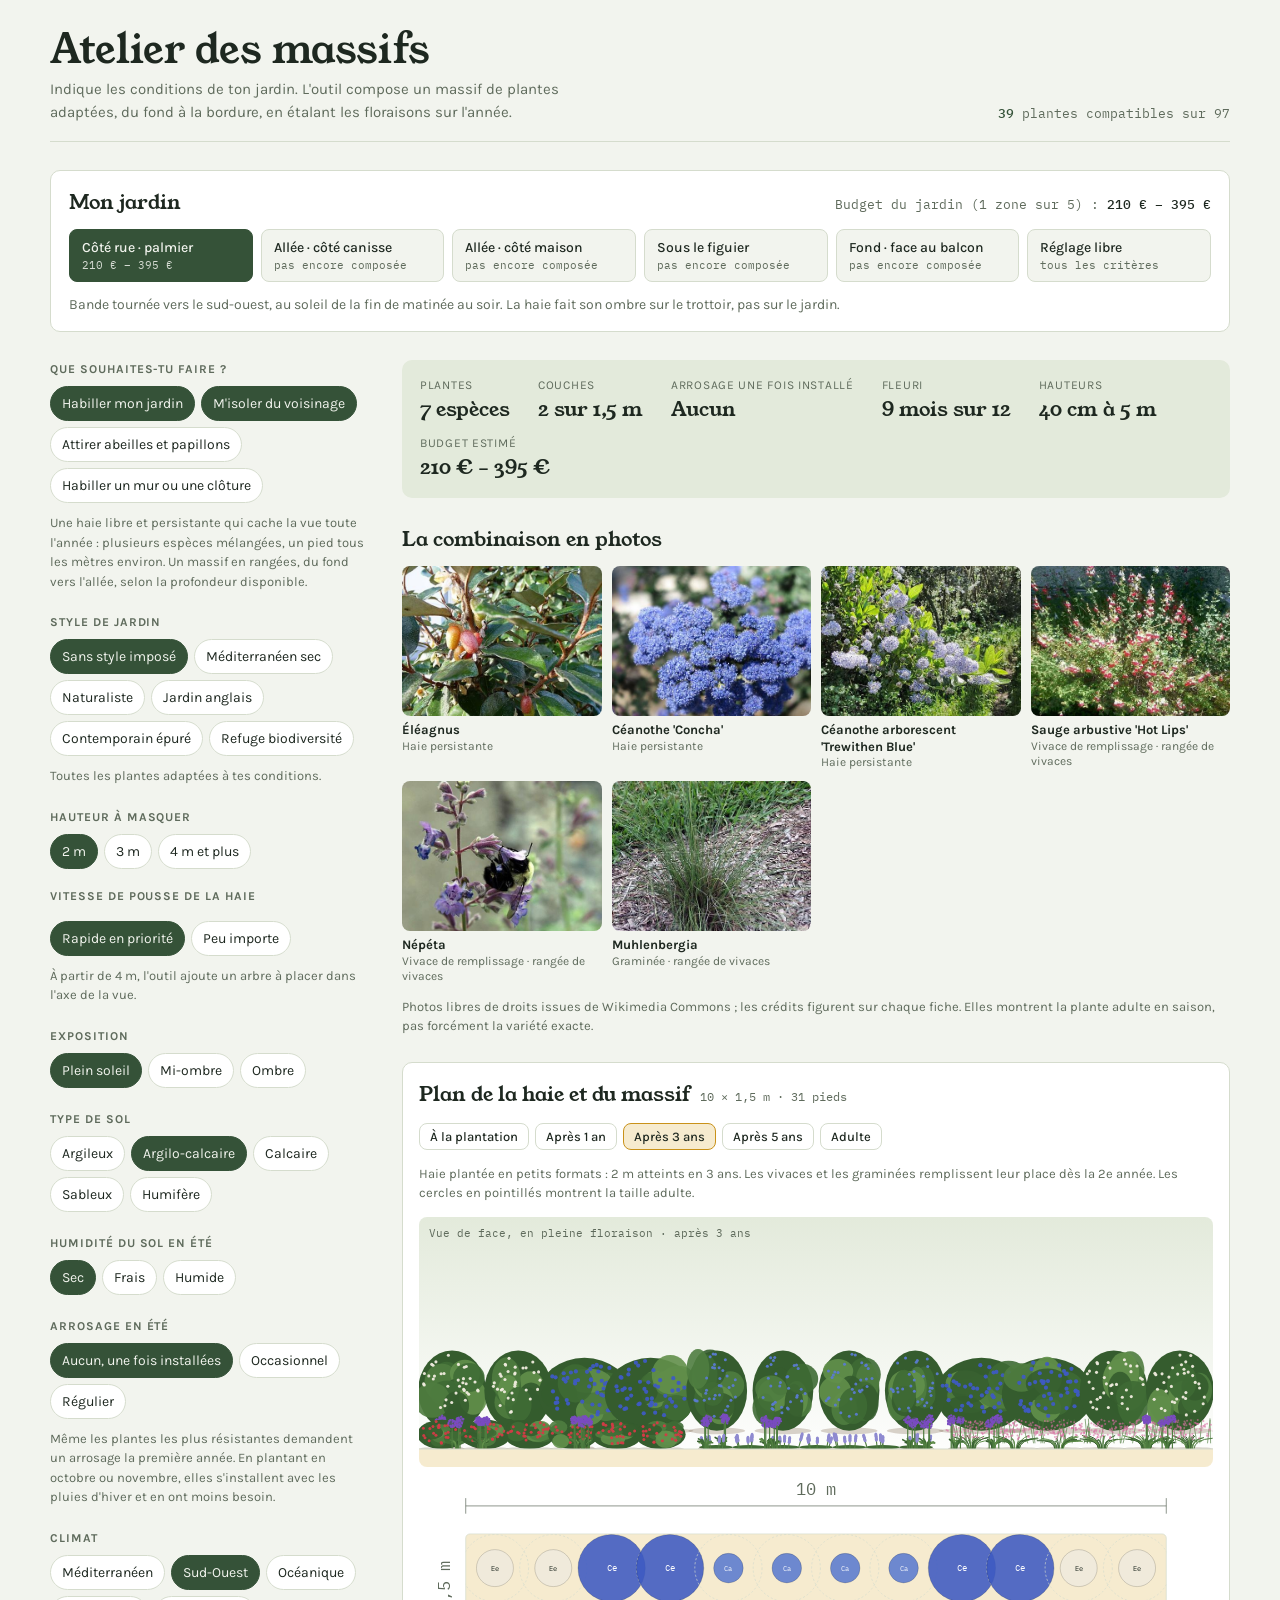
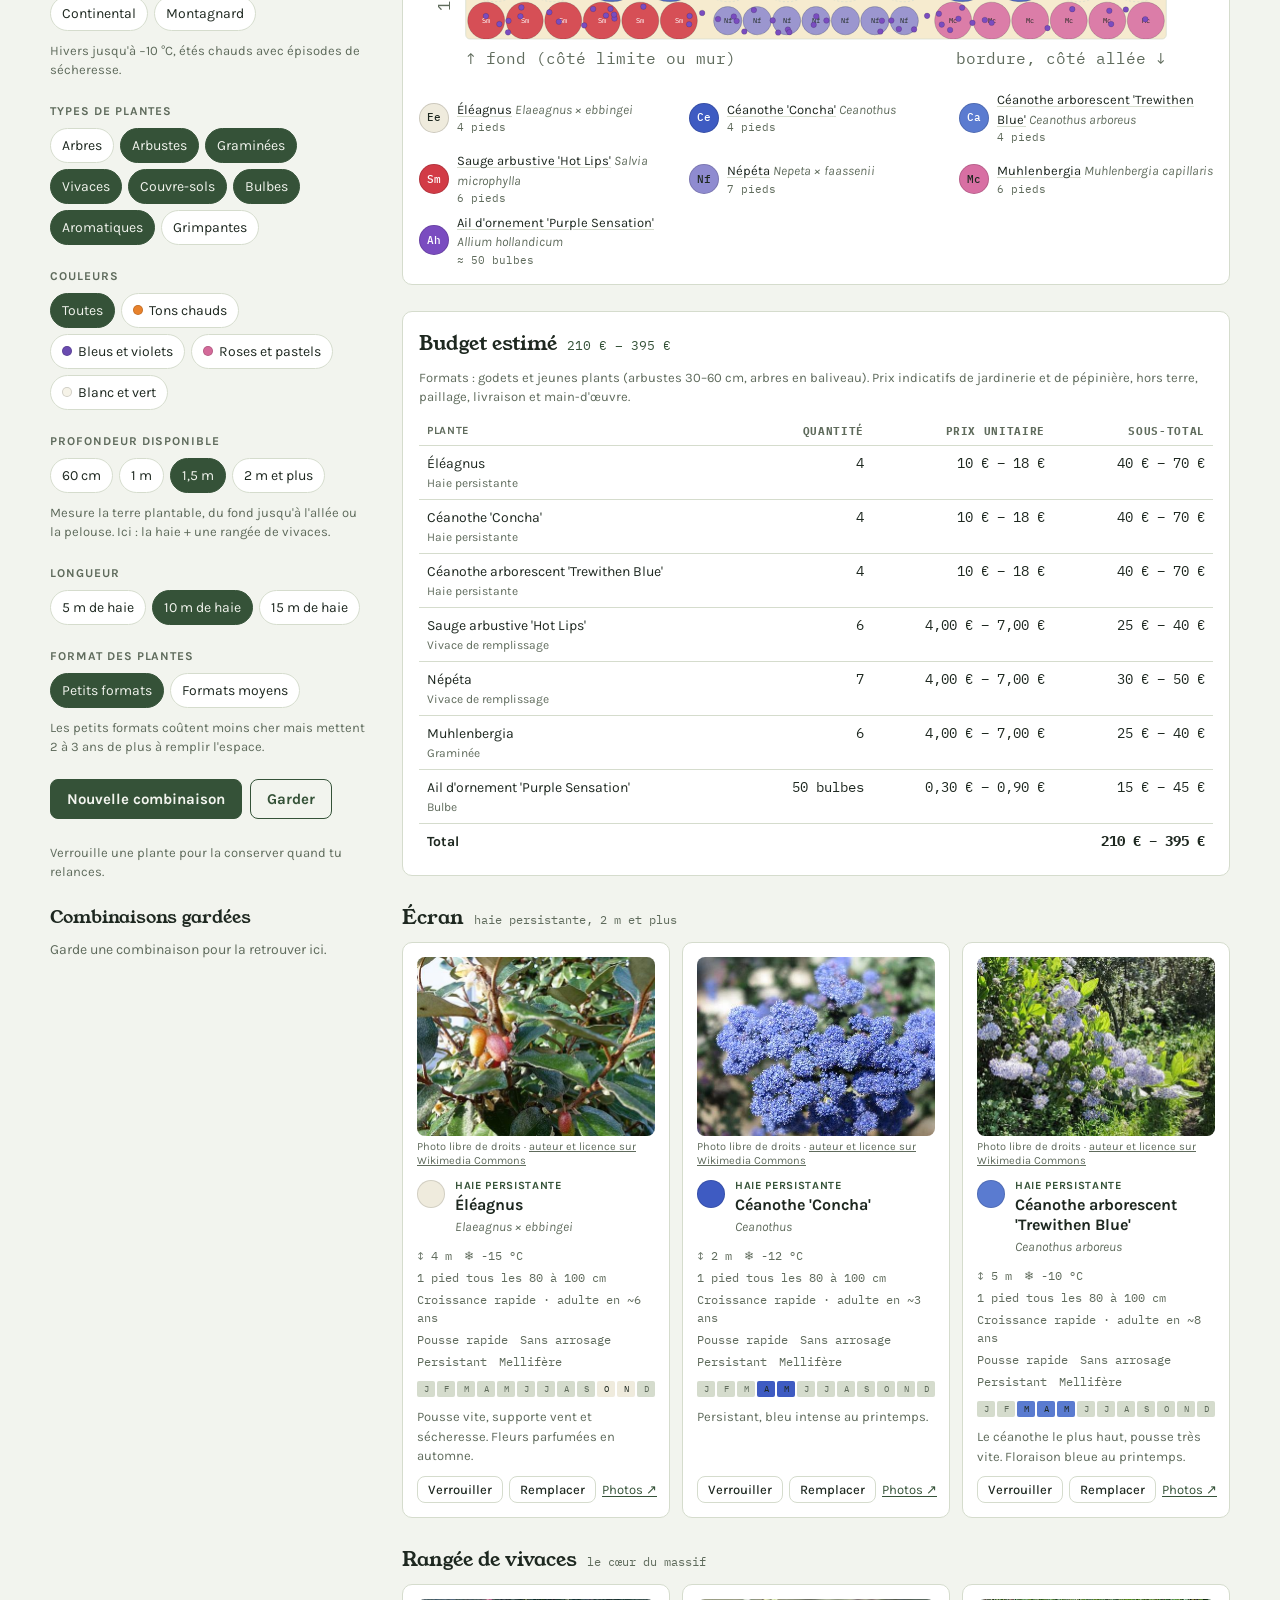
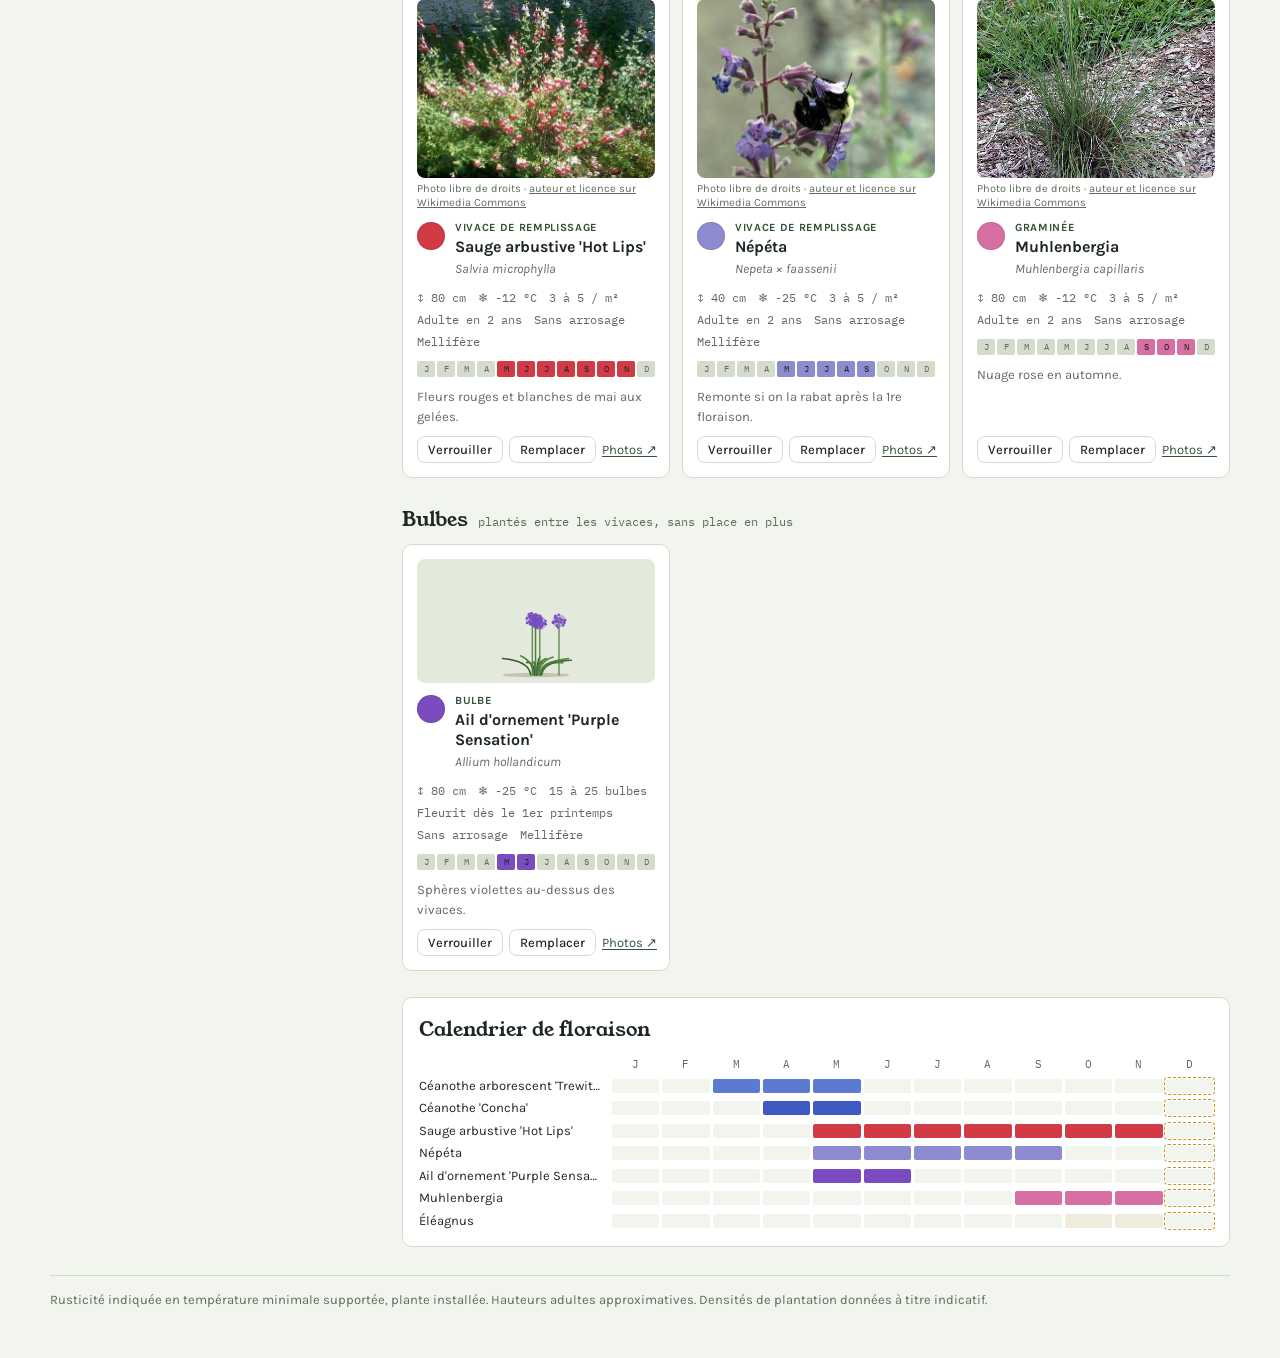
==== commit 5656acab: "Afficher les photos Wikimedia de toutes les plantes compatibles Les photos manquantes sont chargées " ====
--- a/index.html
+++ b/index.html
@@ -100,6 +100,7 @@
 .legend small{display:block;font-family:var(--f-data);color:var(--muted)}
 .pv{display:block;width:100%;height:124px;border-radius:8px;background:var(--moss-soft)}
 .pvlink{position:relative;display:block;border-radius:8px}
+.bgrid figure:has(img[src=""]){display:none}
 .pvlink span{position:absolute;right:6px;bottom:6px;font-size:12px;font-weight:700;padding:3px 8px;border-radius:999px;background:var(--surface);color:var(--moss);opacity:0;transition:opacity .15s}
 .pvlink:hover span,.pvlink:focus-visible span{opacity:1}
 .pvlink:focus-visible{outline:2px solid var(--pollen);outline-offset:2px}
@@ -1012,11 +1013,20 @@
   return "https://www.google.com/search?tbm=isch&q="+encodeURIComponent((p.latin+" "+cv).trim());
 }
 // ---------- Photos (Wikimedia Commons, licences libres) ----------
-const PHOTOS = /*PHOTOS*/{"achillee-terracotta": {"page": "https://commons.wikimedia.org/wiki/File:Achillea_Terracotta_2zz.jpg", "artist": "", "license": ""}, "arbre-de-judee": {"page": "https://commons.wikimedia.org/wiki/File:Cercis_siliquastrum_spring.jpg", "artist": "", "license": ""}, "arroche-marine": {"page": "https://commons.wikimedia.org/wiki/File:Atriplex_halimus_kz1.JPG", "artist": "", "license": ""}, "buisson-ardent": {"page": "https://commons.wikimedia.org/wiki/File:Pyracantha.bush.arp.jpg", "artist": "", "license": ""}, "ceanothe-arborescent-trewithen-blue": {"page": "https://commons.wikimedia.org/wiki/File:Blue_blossom_ceanothus_%28Ceanothus_thyrsiflorus%29_on_Point_Reyes_Fire_Lane_Trail.jpg", "artist": "", "license": ""}, "ceanothe-concha": {"page": "https://commons.wikimedia.org/wiki/File:Ceanothus_-_California_lilac.jpg", "artist": "", "license": ""}, "echinops": {"page": "https://commons.wikimedia.org/wiki/File:Echinops_ritro_0010.JPG", "artist": "", "license": ""}, "eleagnus": {"page": "https://commons.wikimedia.org/wiki/File:Elaeagnus_ebbingei.jpg", "artist": "", "license": ""}, "gaura": {"page": "https://commons.wikimedia.org/wiki/File:Gaura_lindheimeri_Whirling_Butterflies_4zz.jpg", "artist": "", "license": ""}, "iris-des-jardins": {"page": "https://commons.wikimedia.org/wiki/File:Lirio_morado_-_Lirio_com%C3%BAn_-_C%C3%A1rdeno_%28Iris_germanica%29_%2814300433695%29.jpg", "artist": "", "license": ""}, "laurier-sauce": {"page": "https://commons.wikimedia.org/wiki/File:Laurus_nobilis_14zz.jpg", "artist": "", "license": ""}, "muhlenbergia": {"page": "https://commons.wikimedia.org/wiki/File:Muhlenbergia_capillaris_10zz.jpg", "artist": "", "license": ""}, "nepeta": {"page": "https://commons.wikimedia.org/wiki/File:Nepeta_x_faasenii_Walkers_Low_2zz.jpg", "artist": "", "license": ""}, "origan": {"page": "https://commons.wikimedia.org/wiki/File:-2019-08-05_Organo_%28Origanum_vulgare%29_flowers%2C_Trimingham.JPG", "artist": "", "license": ""}, "orpin-d-automne": {"page": "https://commons.wikimedia.org/wiki/File:Sedum_Herbstfreude.jpg", "artist": "", "license": ""}, "sauge-arbustive-hot-lips": {"page": "https://commons.wikimedia.org/wiki/File:Salvia_Hot_Lips.jpg", "artist": "", "license": ""}, "sauge-officinale": {"page": "https://commons.wikimedia.org/wiki/File:Salvia_officinalis.jpg", "artist": "", "license": ""}, "savonnier": {"page": "https://commons.wikimedia.org/wiki/File:Koelreuteria_paniculata_B.jpg", "artist": "", "license": ""}, "stipa-cheveux-d-ange": {"page": "https://commons.wikimedia.org/wiki/File:Stipa_tenuissima_Parc_floral.JPG", "artist": "", "license": ""}, "valeriane-rouge": {"page": "https://commons.wikimedia.org/wiki/File:Centranthus_ruber_Prague_2017_1.jpg", "artist": "", "license": ""}};
+const PHOTOS = /*PHOTOS*/{"achillee-terracotta": {"page": "https://commons.wikimedia.org/wiki/File:Achillea_Terracotta_2zz.jpg", "artist": "", "license": ""}, "arbre-de-judee": {"page": "https://commons.wikimedia.org/wiki/File:Cercis_siliquastrum_spring.jpg", "artist": "", "license": ""}, "arroche-marine": {"page": "https://commons.wikimedia.org/wiki/File:Atriplex_halimus_kz1.JPG", "artist": "", "license": ""}, "buisson-ardent": {"page": "https://commons.wikimedia.org/wiki/File:Pyracantha.bush.arp.jpg", "artist": "", "license": ""}, "ceanothe-arborescent-trewithen-blue": {"page": "https://commons.wikimedia.org/wiki/File:Blue_blossom_ceanothus_%28Ceanothus_thyrsiflorus%29_on_Point_Reyes_Fire_Lane_Trail.jpg", "artist": "", "license": ""}, "ceanothe-concha": {"page": "https://commons.wikimedia.org/wiki/File:Ceanothus_-_California_lilac.jpg", "artist": "", "license": ""}, "echinops": {"page": "https://commons.wikimedia.org/wiki/File:Echinops_ritro_0010.JPG", "artist": "", "license": ""}, "eleagnus": {"page": "https://commons.wikimedia.org/wiki/File:Elaeagnus_ebbingei.jpg", "artist": "", "license": ""}, "gaura": {"page": "https://commons.wikimedia.org/wiki/File:Gaura_lindheimeri_Whirling_Butterflies_4zz.jpg", "artist": "", "license": ""}, "iris-des-jardins": {"page": "https://commons.wikimedia.org/wiki/File:Lirio_morado_-_Lirio_com%C3%BAn_-_C%C3%A1rdeno_%28Iris_germanica%29_%2814300433695%29.jpg", "artist": "", "license": ""}, "laurier-sauce": {"page": "https://commons.wikimedia.org/wiki/File:Laurus_nobilis_14zz.jpg", "artist": "", "license": ""}, "muhlenbergia": {"page": "https://commons.wikimedia.org/wiki/File:Muhlenbergia_capillaris_10zz.jpg", "artist": "", "license": ""}, "nepeta": {"page": "https://commons.wikimedia.org/wiki/File:Nepeta_x_faasenii_Walkers_Low_2zz.jpg", "artist": "", "license": ""}, "origan": {"page": "https://commons.wikimedia.org/wiki/File:-2019-08-05_Organo_%28Origanum_vulgare%29_flowers%2C_Trimingham.JPG", "artist": "", "license": ""}, "orpin-d-automne": {"page": "https://commons.wikimedia.org/wiki/File:Sedum_Herbstfreude.jpg", "artist": "", "license": ""}, "sauge-arbustive-hot-lips": {"page": "https://commons.wikimedia.org/wiki/File:Salvia_Hot_Lips.jpg", "artist": "", "license": ""}, "sauge-officinale": {"page": "https://commons.wikimedia.org/wiki/File:Salvia_officinalis.jpg", "artist": "", "license": ""}, "savonnier": {"page": "https://commons.wikimedia.org/wiki/File:Koelreuteria_paniculata_B.jpg", "artist": "", "license": ""}, "stipa-cheveux-d-ange": {"page": "https://commons.wikimedia.org/wiki/File:Stipa_tenuissima_Parc_floral.JPG", "artist": "", "license": ""}, "valeriane-rouge": {"page": "https://commons.wikimedia.org/wiki/File:Centranthus_ruber_Prague_2017_1.jpg", "artist": "", "license": ""}, "lavandin-grosso": {"page": "https://commons.wikimedia.org/wiki/File:Lavandula_x_intermedia_2c.JPG", "artist": "", "license": "", "remote": "https://upload.wikimedia.org/wikipedia/commons/thumb/8/88/Lavandula_x_intermedia_2c.JPG/500px-Lavandula_x_intermedia_2c.JPG"}, "romarin": {"page": "https://commons.wikimedia.org/wiki/File:2017-12-06_Rosemary_shrub_in_blossom%2C_Albufeira_%282%29.JPG", "artist": "", "license": "", "remote": "https://upload.wikimedia.org/wikipedia/commons/thumb/1/18/2017-12-06_Rosemary_shrub_in_blossom%2C_Albufeira_%282%29.JPG/500px-2017-12-06_Rosemary_shrub_in_blossom%2C_Albufeira_%282%29.JPG"}, "ciste-pourpre": {"page": "https://commons.wikimedia.org/wiki/File:Cistus_%C3%97_purpureus_Alan_Fradd_%287258793268%29.jpg", "artist": "", "license": "", "remote": "https://upload.wikimedia.org/wikipedia/commons/thumb/c/c9/Cistus_%C3%97_purpureus_Alan_Fradd_%287258793268%29.jpg/500px-Cistus_%C3%97_purpureus_Alan_Fradd_%287258793268%29.jpg"}, "sauge-d-afghanistan": {"page": "https://commons.wikimedia.org/wiki/File:Perovskia_atriplicifolia_E.jpg", "artist": "", "license": "", "remote": "https://upload.wikimedia.org/wikipedia/commons/thumb/f/f6/Perovskia_atriplicifolia_E.jpg/500px-Perovskia_atriplicifolia_E.jpg"}, "abelia": {"page": "https://commons.wikimedia.org/wiki/File:Abelia_x_grandiflora-Fleurs-20200601.jpg", "artist": "", "license": "", "remote": "https://upload.wikimedia.org/wikipedia/commons/thumb/b/b6/Abelia_x_grandiflora-Fleurs-20200601.jpg/500px-Abelia_x_grandiflora-Fleurs-20200601.jpg"}, "hortensia-panicule-limelight": {"page": "https://commons.wikimedia.org/wiki/File:Hydrangea_paniculata_Limelight_6zz.jpg", "artist": "", "license": "", "remote": "https://upload.wikimedia.org/wikipedia/commons/thumb/5/51/Hydrangea_paniculata_Limelight_6zz.jpg/500px-Hydrangea_paniculata_Limelight_6zz.jpg"}, "laurier-tin": {"page": "https://commons.wikimedia.org/wiki/File:Viburnum_tinus.jpg", "artist": "", "license": "", "remote": "https://upload.wikimedia.org/wikipedia/commons/thumb/5/5a/Viburnum_tinus.jpg/500px-Viburnum_tinus.jpg"}, "oranger-du-mexique": {"page": "https://commons.wikimedia.org/wiki/File:Choisya_ternata.jpg", "artist": "", "license": "", "remote": "https://upload.wikimedia.org/wikipedia/commons/thumb/d/d1/Choisya_ternata.jpg/500px-Choisya_ternata.jpg"}, "sarcococca": {"page": "https://commons.wikimedia.org/wiki/File:Sarcococca_confusa_kz03.jpg", "artist": "", "license": "", "remote": "https://upload.wikimedia.org/wikipedia/commons/thumb/c/c4/Sarcococca_confusa_kz03.jpg/500px-Sarcococca_confusa_kz03.jpg"}, "myrte": {"page": "https://commons.wikimedia.org/wiki/File:Myrtus_communis_8zz.jpg", "artist": "", "license": "", "remote": "https://upload.wikimedia.org/wikipedia/commons/thumb/d/d6/Myrtus_communis_8zz.jpg/500px-Myrtus_communis_8zz.jpg"}, "pittosporum-nain": {"page": "https://commons.wikimedia.org/wiki/File:Pittosporum_tobira_Nana_in_the_garden_of_the_Musee_d%27Histoire_naturelle_in_Nimes.jpg", "artist": "", "license": "", "remote": "https://upload.wikimedia.org/wikipedia/commons/thumb/2/22/Pittosporum_tobira_Nana_in_the_garden_of_the_Musee_d%27Histoire_naturelle_in_Nimes.jpg/500px-Pittosporum_tobira_Nana_in_the_garden_of_the_Musee_d%27Histoire_naturelle_in_Nimes.jpg"}, "germandree-arbustive": {"page": "https://commons.wikimedia.org/wiki/File:Teucrium_fruticans.JPG", "artist": "", "license": "", "remote": "https://upload.wikimedia.org/wikipedia/commons/thumb/9/9b/Teucrium_fruticans.JPG/500px-Teucrium_fruticans.JPG"}, "spiree-du-japon": {"page": "https://commons.wikimedia.org/wiki/File:Spiraea_japonica_plant.JPG", "artist": "", "license": "", "remote": "https://upload.wikimedia.org/wikipedia/commons/thumb/a/ad/Spiraea_japonica_plant.JPG/500px-Spiraea_japonica_plant.JPG"}, "cornouiller-midwinter-fire": {"page": "https://commons.wikimedia.org/wiki/File:Cornus_sanguinea_Midwinter_Fire_4zz.jpg", "artist": "", "license": "", "remote": "https://upload.wikimedia.org/wikipedia/commons/thumb/e/ea/Cornus_sanguinea_Midwinter_Fire_4zz.jpg/500px-Cornus_sanguinea_Midwinter_Fire_4zz.jpg"}, "miscanthus-morning-light": {"page": "https://commons.wikimedia.org/wiki/File:Chinaschilf_-_Miscanthus_sinensis_03.jpg", "artist": "", "license": "", "remote": "https://upload.wikimedia.org/wikipedia/commons/thumb/9/9e/Chinaschilf_-_Miscanthus_sinensis_03.jpg/500px-Chinaschilf_-_Miscanthus_sinensis_03.jpg"}, "herbe-aux-ecouvillons-hameln": {"page": "https://commons.wikimedia.org/wiki/File:Pennisetum_alopecuroides_Hameln_2zz.jpg", "artist": "", "license": "", "remote": "https://upload.wikimedia.org/wikipedia/commons/thumb/0/03/Pennisetum_alopecuroides_Hameln_2zz.jpg/500px-Pennisetum_alopecuroides_Hameln_2zz.jpg"}, "calamagrostis-karl-foerster": {"page": "https://commons.wikimedia.org/wiki/File:Calamagrostis_x_acutiflora_Karl_Foerster_0zz.jpg", "artist": "", "license": "", "remote": "https://upload.wikimedia.org/wikipedia/commons/thumb/c/cb/Calamagrostis_x_acutiflora_Karl_Foerster_0zz.jpg/500px-Calamagrostis_x_acutiflora_Karl_Foerster_0zz.jpg"}, "fetuque-bleue": {"page": "https://commons.wikimedia.org/wiki/File:Festuca_glauca.jpg", "artist": "", "license": "", "remote": "https://upload.wikimedia.org/wikipedia/commons/thumb/6/67/Festuca_glauca.jpg/500px-Festuca_glauca.jpg"}, "echinacee-pourpre": {"page": "https://commons.wikimedia.org/wiki/File:Echinacea_purpurea.jpg", "artist": "", "license": "", "remote": "https://upload.wikimedia.org/wikipedia/commons/thumb/d/d7/Echinacea_purpurea.jpg/500px-Echinacea_purpurea.jpg"}, "rudbeckia-goldsturm": {"page": "https://commons.wikimedia.org/wiki/File:Rudbeckia_fulgida_var._sullivantii_Goldsturm_10zz.jpg", "artist": "", "license": "", "remote": "https://upload.wikimedia.org/wikipedia/commons/thumb/2/29/Rudbeckia_fulgida_var._sullivantii_Goldsturm_10zz.jpg/500px-Rudbeckia_fulgida_var._sullivantii_Goldsturm_10zz.jpg"}, "sauge-des-bois-caradonna": {"page": "https://commons.wikimedia.org/wiki/File:Salvia_nemorosa_Caradonna_4zz.jpg", "artist": "", "license": "", "remote": "https://upload.wikimedia.org/wikipedia/commons/thumb/6/6c/Salvia_nemorosa_Caradonna_4zz.jpg/500px-Salvia_nemorosa_Caradonna_4zz.jpg"}, "euphorbe-des-garrigues": {"page": "https://commons.wikimedia.org/wiki/File:Euphorbia-characias-total2.JPG", "artist": "", "license": "", "remote": "https://upload.wikimedia.org/wikipedia/commons/thumb/0/00/Euphorbia-characias-total2.JPG/500px-Euphorbia-characias-total2.JPG"}, "verveine-de-buenos-aires": {"page": "https://commons.wikimedia.org/wiki/File:Verbena_bonariensis_10zz.jpg", "artist": "", "license": "", "remote": "https://upload.wikimedia.org/wikipedia/commons/thumb/6/6a/Verbena_bonariensis_10zz.jpg/500px-Verbena_bonariensis_10zz.jpg"}, "geranium-rozanne": {"page": "https://commons.wikimedia.org/wiki/File:Geranium_Rozanne_6zz.jpg", "artist": "", "license": "", "remote": "https://upload.wikimedia.org/wikipedia/commons/thumb/9/9a/Geranium_Rozanne_6zz.jpg/500px-Geranium_Rozanne_6zz.jpg"}, "hellebore-d-orient": {"page": "https://commons.wikimedia.org/wiki/File:Helleborus_orientalis_2zz.jpg", "artist": "", "license": "", "remote": "https://upload.wikimedia.org/wikipedia/commons/thumb/e/eb/Helleborus_orientalis_2zz.jpg/500px-Helleborus_orientalis_2zz.jpg"}, "anemone-du-japon-honorine-jobert": {"page": "https://commons.wikimedia.org/wiki/File:Japanese_Anemone_Honorine_Jobert.jpg", "artist": "", "license": "", "remote": "https://upload.wikimedia.org/wikipedia/commons/thumb/7/7b/Japanese_Anemone_Honorine_Jobert.jpg/500px-Japanese_Anemone_Honorine_Jobert.jpg"}, "tritoma": {"page": "https://commons.wikimedia.org/wiki/File:Kniphofia_uvaria.jpg", "artist": "", "license": "", "remote": "https://upload.wikimedia.org/wikipedia/commons/thumb/4/45/Kniphofia_uvaria.jpg/500px-Kniphofia_uvaria.jpg"}, "hemerocalle": {"page": "https://commons.wikimedia.org/wiki/File:Hemerocallis_fulva_2012_G1.jpg", "artist": "", "license": "", "remote": "https://upload.wikimedia.org/wikipedia/commons/thumb/2/23/Hemerocallis_fulva_2012_G1.jpg/500px-Hemerocallis_fulva_2012_G1.jpg"}, "vergerette": {"page": "https://commons.wikimedia.org/wiki/File:Erigeron_karvinskianus_RF.jpg", "artist": "", "license": "", "remote": "https://upload.wikimedia.org/wikipedia/commons/thumb/6/64/Erigeron_karvinskianus_RF.jpg/500px-Erigeron_karvinskianus_RF.jpg"}, "alchemille": {"page": "https://commons.wikimedia.org/wiki/File:Alchemilla_mollis%2C_Lady%27s_Mantle.jpg", "artist": "", "license": "", "remote": "https://upload.wikimedia.org/wikipedia/commons/thumb/d/dd/Alchemilla_mollis%2C_Lady%27s_Mantle.jpg/500px-Alchemilla_mollis%2C_Lady%27s_Mantle.jpg"}, "thym-serpolet": {"page": "https://commons.wikimedia.org/wiki/File:Thymus_serpyllum_Magic_Carpet_1zz.jpg", "artist": "", "license": "", "remote": "https://upload.wikimedia.org/wikipedia/commons/thumb/9/9f/Thymus_serpyllum_Magic_Carpet_1zz.jpg/500px-Thymus_serpyllum_Magic_Carpet_1zz.jpg"}, "petite-pervenche": {"page": "https://commons.wikimedia.org/wiki/File:Vinca_minor_RF.jpg", "artist": "", "license": "", "remote": "https://upload.wikimedia.org/wikipedia/commons/thumb/6/6c/Vinca_minor_RF.jpg/500px-Vinca_minor_RF.jpg"}, "geranium-a-grosses-racines": {"page": "https://commons.wikimedia.org/wiki/File:Geranium_macrorrhizum_Spessart_0zz.jpg", "artist": "", "license": "", "remote": "https://upload.wikimedia.org/wikipedia/commons/thumb/6/6f/Geranium_macrorrhizum_Spessart_0zz.jpg/500px-Geranium_macrorrhizum_Spessart_0zz.jpg"}, "epimede": {"page": "https://commons.wikimedia.org/wiki/File:Epimedium_x_perralchicum_%27Frohnleiten%27_2013-05-10.jpg", "artist": "", "license": "", "remote": "https://upload.wikimedia.org/wikipedia/commons/thumb/5/5c/Epimedium_x_perralchicum_%27Frohnleiten%27_2013-05-10.jpg/500px-Epimedium_x_perralchicum_%27Frohnleiten%27_2013-05-10.jpg"}, "oreille-d-ours": {"page": "https://commons.wikimedia.org/wiki/File:Stachys_byzantina_Minsk.jpg", "artist": "", "license": "", "remote": "https://upload.wikimedia.org/wikipedia/commons/thumb/2/2a/Stachys_byzantina_Minsk.jpg/500px-Stachys_byzantina_Minsk.jpg"}, "ail-d-ornement-purple-sensation": {"page": "https://commons.wikimedia.org/wiki/File:Flowering_Onion_Allium_aflatunense_%27Purple_Sensation%27_Flower_2319px.jpg", "artist": "", "license": "", "remote": "https://upload.wikimedia.org/wikipedia/commons/thumb/e/e5/Flowering_Onion_Allium_aflatunense_%27Purple_Sensation%27_Flower_2319px.jpg/500px-Flowering_Onion_Allium_aflatunense_%27Purple_Sensation%27_Flower_2319px.jpg"}, "narcisse-thalia": {"page": "https://commons.wikimedia.org/wiki/File:Narcissus_%27Thalia%27.jpg", "artist": "", "license": "", "remote": "https://upload.wikimedia.org/wikipedia/commons/thumb/f/f9/Narcissus_%27Thalia%27.jpg/500px-Narcissus_%27Thalia%27.jpg"}, "muscari": {"page": "https://commons.wikimedia.org/wiki/File:Muscari_armeniacum_4.jpg", "artist": "", "license": "", "remote": "https://upload.wikimedia.org/wikipedia/commons/thumb/1/1a/Muscari_armeniacum_4.jpg/500px-Muscari_armeniacum_4.jpg"}, "cyclamen-de-naples": {"page": "https://commons.wikimedia.org/wiki/File:Cyclamen_hederifolium_pink.jpg", "artist": "", "license": "", "remote": "https://upload.wikimedia.org/wikipedia/commons/thumb/d/db/Cyclamen_hederifolium_pink.jpg/500px-Cyclamen_hederifolium_pink.jpg"}, "jasmin-etoile": {"page": "https://commons.wikimedia.org/wiki/File:Trachelospermum_jasminoides.jpg", "artist": "", "license": "", "remote": "https://upload.wikimedia.org/wikipedia/commons/thumb/2/29/Trachelospermum_jasminoides.jpg/500px-Trachelospermum_jasminoides.jpg"}, "clematite-etoile-violette": {"page": "https://commons.wikimedia.org/wiki/File:%27Clematis_viticella%27_%C3%89toile_Violette_trellis_at_Nuthurst%2C_West_Sussex%2C_England.jpg", "artist": "", "license": "", "remote": "https://upload.wikimedia.org/wikipedia/commons/thumb/9/9d/%27Clematis_viticella%27_%C3%89toile_Violette_trellis_at_Nuthurst%2C_West_Sussex%2C_England.jpg/500px-%27Clematis_viticella%27_%C3%89toile_Violette_trellis_at_Nuthurst%2C_West_Sussex%2C_England.jpg"}, "rosier-grimpant-new-dawn": {"page": "https://commons.wikimedia.org/wiki/File:Rosa_New_Dawn.jpg", "artist": "", "license": "", "remote": "https://upload.wikimedia.org/wikipedia/commons/thumb/d/d4/Rosa_New_Dawn.jpg/500px-Rosa_New_Dawn.jpg"}, "chevrefeuille-des-bois": {"page": "https://commons.wikimedia.org/wiki/File:Lonicera_periclymenum_Luc_Viatour.JPG", "artist": "", "license": "", "remote": "https://upload.wikimedia.org/wikipedia/commons/thumb/3/31/Lonicera_periclymenum_Luc_Viatour.JPG/500px-Lonicera_periclymenum_Luc_Viatour.JPG"}, "rosier-de-banks": {"page": "https://commons.wikimedia.org/wiki/File:Rosa_banksiae_%27Lutea%27.jpg", "artist": "", "license": "", "remote": "https://upload.wikimedia.org/wikipedia/commons/thumb/b/b4/Rosa_banksiae_%27Lutea%27.jpg/500px-Rosa_banksiae_%27Lutea%27.jpg"}, "bignone-madame-galen": {"page": "https://commons.wikimedia.org/wiki/File:Campsis_x_tagliabuana_HRM1.JPG", "artist": "", "license": "", "remote": "https://upload.wikimedia.org/wikipedia/commons/thumb/7/79/Campsis_x_tagliabuana_HRM1.JPG/500px-Campsis_x_tagliabuana_HRM1.JPG"}, "pin-des-montagnes": {"page": "https://commons.wikimedia.org/wiki/File:Pinus_mugo_plant.jpg", "artist": "", "license": "", "remote": "https://upload.wikimedia.org/wikipedia/commons/thumb/a/af/Pinus_mugo_plant.jpg/500px-Pinus_mugo_plant.jpg"}, "laurier-du-portugal": {"page": "https://commons.wikimedia.org/wiki/File:Portugal_laurel_%28Prunus_lusitanica%29.jpg", "artist": "", "license": "", "remote": "https://upload.wikimedia.org/wikipedia/commons/thumb/6/6b/Portugal_laurel_%28Prunus_lusitanica%29.jpg/500px-Portugal_laurel_%28Prunus_lusitanica%29.jpg"}, "osmanthe": {"page": "https://commons.wikimedia.org/wiki/File:Osmanthus_burkwoodii_B.jpg", "artist": "", "license": "", "remote": "https://upload.wikimedia.org/wikipedia/commons/thumb/8/82/Osmanthus_burkwoodii_B.jpg/500px-Osmanthus_burkwoodii_B.jpg"}, "filaire": {"page": "https://commons.wikimedia.org/wiki/File:Phillyrea_angustifolia_1.JPG", "artist": "", "license": "", "remote": "https://upload.wikimedia.org/wikipedia/commons/thumb/5/56/Phillyrea_angustifolia_1.JPG/500px-Phillyrea_angustifolia_1.JPG"}, "escallonia": {"page": "https://commons.wikimedia.org/wiki/File:Escallonia_rubra_var._macrantha-Tige_et_Fleurs-20190422.jpg", "artist": "", "license": "", "remote": "https://upload.wikimedia.org/wikipedia/commons/thumb/8/8c/Escallonia_rubra_var._macrantha-Tige_et_Fleurs-20190422.jpg/500px-Escallonia_rubra_var._macrantha-Tige_et_Fleurs-20190422.jpg"}, "lilas-des-indes": {"page": "https://commons.wikimedia.org/wiki/File:Lagerstroemia_indica_in_Damyang_1.JPG", "artist": "", "license": "", "remote": "https://upload.wikimedia.org/wikipedia/commons/thumb/e/e0/Lagerstroemia_indica_in_Damyang_1.JPG/500px-Lagerstroemia_indica_in_Damyang_1.JPG"}, "chene-vert": {"page": "https://commons.wikimedia.org/wiki/File:Quercus_ilex_in_Piggiola%2C_Corsica.jpg", "artist": "", "license": "", "remote": "https://upload.wikimedia.org/wikipedia/commons/thumb/a/a2/Quercus_ilex_in_Piggiola%2C_Corsica.jpg/500px-Quercus_ilex_in_Piggiola%2C_Corsica.jpg"}, "pittosporum-a-petites-feuilles": {"page": "https://commons.wikimedia.org/wiki/File:Pittosporum_tenuifolium_%27Silver_Sheen%27_hedge.jpg", "artist": "", "license": "", "remote": "https://upload.wikimedia.org/wikipedia/commons/thumb/1/19/Pittosporum_tenuifolium_%27Silver_Sheen%27_hedge.jpg/500px-Pittosporum_tenuifolium_%27Silver_Sheen%27_hedge.jpg"}, "agastache-tutti-frutti": {"page": "https://commons.wikimedia.org/wiki/File:AgastacheTFHVN.jpg", "artist": "", "license": "", "remote": "https://upload.wikimedia.org/wikipedia/commons/thumb/d/d3/AgastacheTFHVN.jpg/500px-AgastacheTFHVN.jpg"}, "acanthe": {"page": "https://commons.wikimedia.org/wiki/File:Acanthus_mollis_flower.JPG", "artist": "", "license": "", "remote": "https://upload.wikimedia.org/wikipedia/commons/thumb/f/f4/Acanthus_mollis_flower.JPG/500px-Acanthus_mollis_flower.JPG"}, "laurier-rose": {"page": "https://commons.wikimedia.org/wiki/File:Nerium_oleander_pink.jpg", "artist": "", "license": "", "remote": "https://upload.wikimedia.org/wikipedia/commons/thumb/8/8b/Nerium_oleander_pink.jpg/500px-Nerium_oleander_pink.jpg"}, "ciboulette": {"page": "https://commons.wikimedia.org/wiki/File:Allium_schoenoprasum%2C_flowers.jpg", "artist": "", "license": "", "remote": "https://upload.wikimedia.org/wikipedia/commons/thumb/e/e3/Allium_schoenoprasum%2C_flowers.jpg/500px-Allium_schoenoprasum%2C_flowers.jpg"}};
 function slugify(t){
   return t.toLowerCase().normalize("NFD").replace(/[\u0300-\u036f]/g,"").replace(/œ/g,"oe").replace(/[^a-z0-9]+/g,"-").replace(/^-|-$/g,"");
 }
-const photoOf = p => PHOTOS[slugify(p.nom)] ? {src:`photos/${slugify(p.nom)}.jpg`, ...PHOTOS[slugify(p.nom)]} : null;
+const photoOf = p => { const e = PHOTOS[slugify(p.nom)]; return e ? {src: e.remote || `photos/${slugify(p.nom)}.jpg`, ...e} : null; };
+// Si une photo ne charge pas (hors ligne, page intégrée qui bloque les images externes), on revient au dessin.
+function photoFail(img){
+  const fig = img.closest("figure"); if(!fig) return;
+  const link = fig.nextElementSibling;
+  const grid = fig.closest(".bgrid");
+  fig.remove();
+  if(grid && !grid.children.length) grid.closest(".board").remove();
+  if(link && link.classList.contains("pvlink")){ link.hidden = false; requestAnimationFrame(drawPreviews); }
+}
 function creditHTML(ph){
   return ph.artist ? `Photo : ${ph.artist.replace(/</g,"&lt;")} · ${ph.license||"licence libre"} · <a href="${ph.page}" target="_blank" rel="noopener">Wikimedia Commons</a>`
     : `Photo libre de droits · <a href="${ph.page}" target="_blank" rel="noopener">auteur et licence sur Wikimedia Commons</a>`;
@@ -1026,8 +1036,8 @@
   if(!withPh.length) return "";
   const order = ["arbre","ecran","grimpante","back","mid","front","bulb"];
   const sorted = [...withPh].sort((a,b)=>order.indexOf(lay(a))-order.indexOf(lay(b)));
-  return `<section class="board"><h2>La combinaison en photos <em>${withPh.length} sur ${combo.length} plantes</em></h2>
-    <div class="bgrid">${sorted.map(c=>{ const ph=photoOf(c.plant); return `<figure><img src="${ph.src}" alt="${c.plant.nom}" loading="lazy" width="480" height="360"><figcaption><b>${c.plant.nom}</b><span>${ROLE_LABEL[c.role]}${c.layer&&c.layer!=="bulb"&&!["ecran","arbre","grimpante"].includes(c.role)?" · "+layerName(c.layer).replace(/^un(e)? /,""):""}</span></figcaption></figure>`; }).join("")}</div>
+  return `<section class="board"><h2>La combinaison en photos</h2>
+    <div class="bgrid">${sorted.map(c=>{ const ph=photoOf(c.plant); return `<figure><img src="${ph.src}" alt="${c.plant.nom}" loading="lazy" width="480" height="360" referrerpolicy="no-referrer" onerror="photoFail(this)"><figcaption><b>${c.plant.nom}</b><span>${ROLE_LABEL[c.role]}${c.layer&&c.layer!=="bulb"&&!["ecran","arbre","grimpante"].includes(c.role)?" · "+layerName(c.layer).replace(/^un(e)? /,""):""}</span></figcaption></figure>`; }).join("")}</div>
     <p class="note">Photos libres de droits issues de Wikimedia Commons ; les crédits figurent sur chaque fiche. Elles montrent la plante adulte en saison, pas forcément la variété exacte.</p></section>`;
 }
 // ---------- Rendu ----------
@@ -1043,8 +1053,7 @@
   const fl = p.bloom ? `${MOIS_LONG[p.bloom[0]-1]} → ${MOIS_LONG[p.bloom[1]-1]}` : "feuillage";
   const tags = [woody(p) && growth(p)==="rapide" ? "Pousse rapide" : "", WATER_LBL[water(p)], EVERGREEN.test(p.latin)?"Persistant":"", MELLI.test(p.latin)?"Mellifère":""].filter(Boolean).map(t=>`<span>${t}</span>`).join("");
   return `<article class="card ${c.locked?"locked":""}">
-    ${photoOf(p) ? `<figure class="cph"><img src="${photoOf(p).src}" alt="${p.nom}" loading="lazy" width="480" height="360"><figcaption>${creditHTML(photoOf(p))}</figcaption></figure>`
-      : `<a class="pvlink" href="${photoUrl(p)}" target="_blank" rel="noopener" aria-label="Voir des photos de ${p.nom} sur Google Images"><canvas class="pv" data-pv="${idx}" role="img" aria-label="Illustration : ${p.nom}"></canvas><span>Voir en photo ↗</span></a>`}
+    ${photoOf(p) ? `<figure class="cph"><img src="${photoOf(p).src}" alt="${p.nom}" loading="lazy" width="480" height="360" referrerpolicy="no-referrer" onerror="photoFail(this)"><figcaption>${creditHTML(photoOf(p))}</figcaption></figure>` : ""}<a class="pvlink" href="${photoUrl(p)}" target="_blank" rel="noopener" aria-label="Voir des photos de ${p.nom} sur Google Images" ${photoOf(p)?"hidden":""}><canvas class="pv" data-pv="${idx}" role="img" aria-label="Illustration : ${p.nom}"></canvas><span>Voir en photo ↗</span></a>
     <div class="top"><span class="dot" style="background:${p.hex}"></span>
       <div class="name"><div class="role">${ROLE_LABEL[c.role]}</div><h3>${p.nom}</h3><i>${p.latin}</i></div></div>
     <div class="meta"><span>↕ ${p.h>=100?(p.h/100).toLocaleString("fr-FR")+" m":p.h+" cm"}</span><span>❄ ${p.rust} °C</span><span>${density(p,c.role)}</span><span>${woody(p)?`Croissance ${growth(p)} · adulte en ~${yearsTo(p,p.h)} ans`:p.type==="bulbe"?"Fleurit dès le 1er printemps":"Adulte en 2 ans"}</span>${tags}</div>
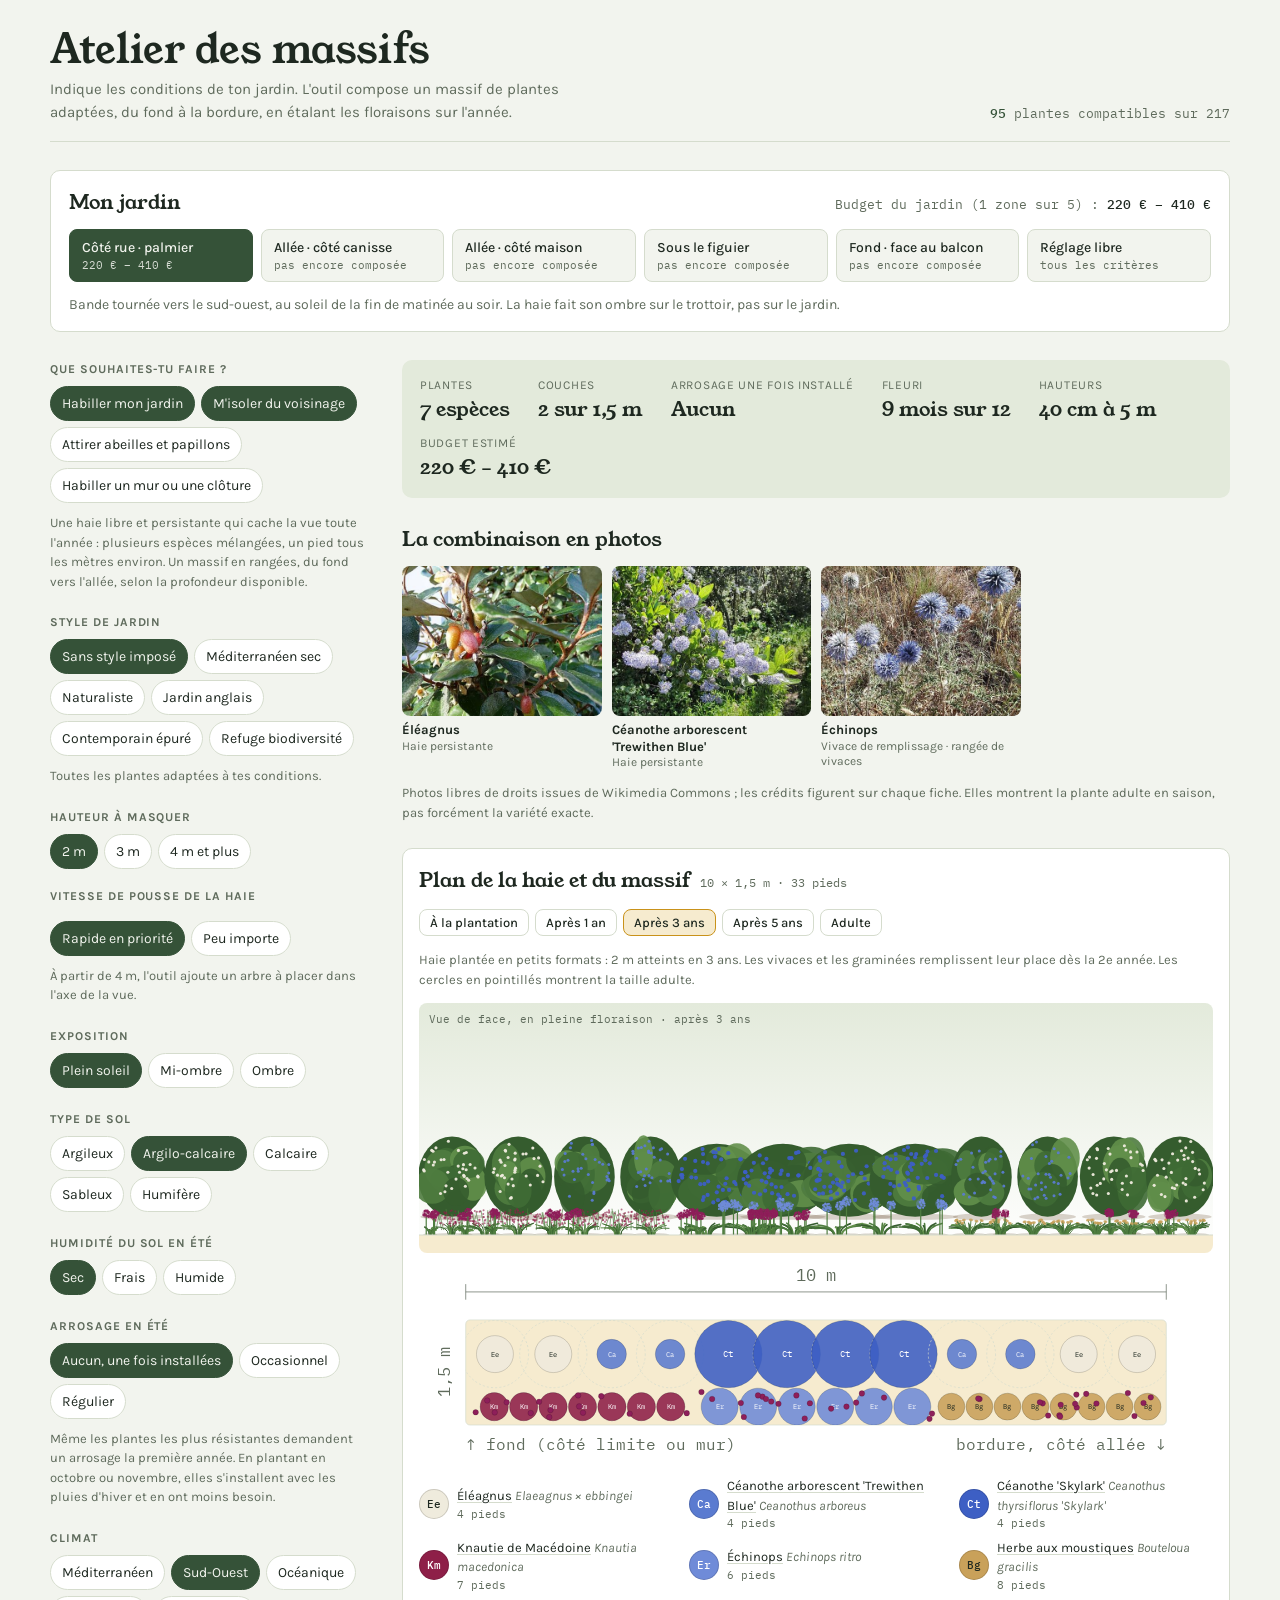
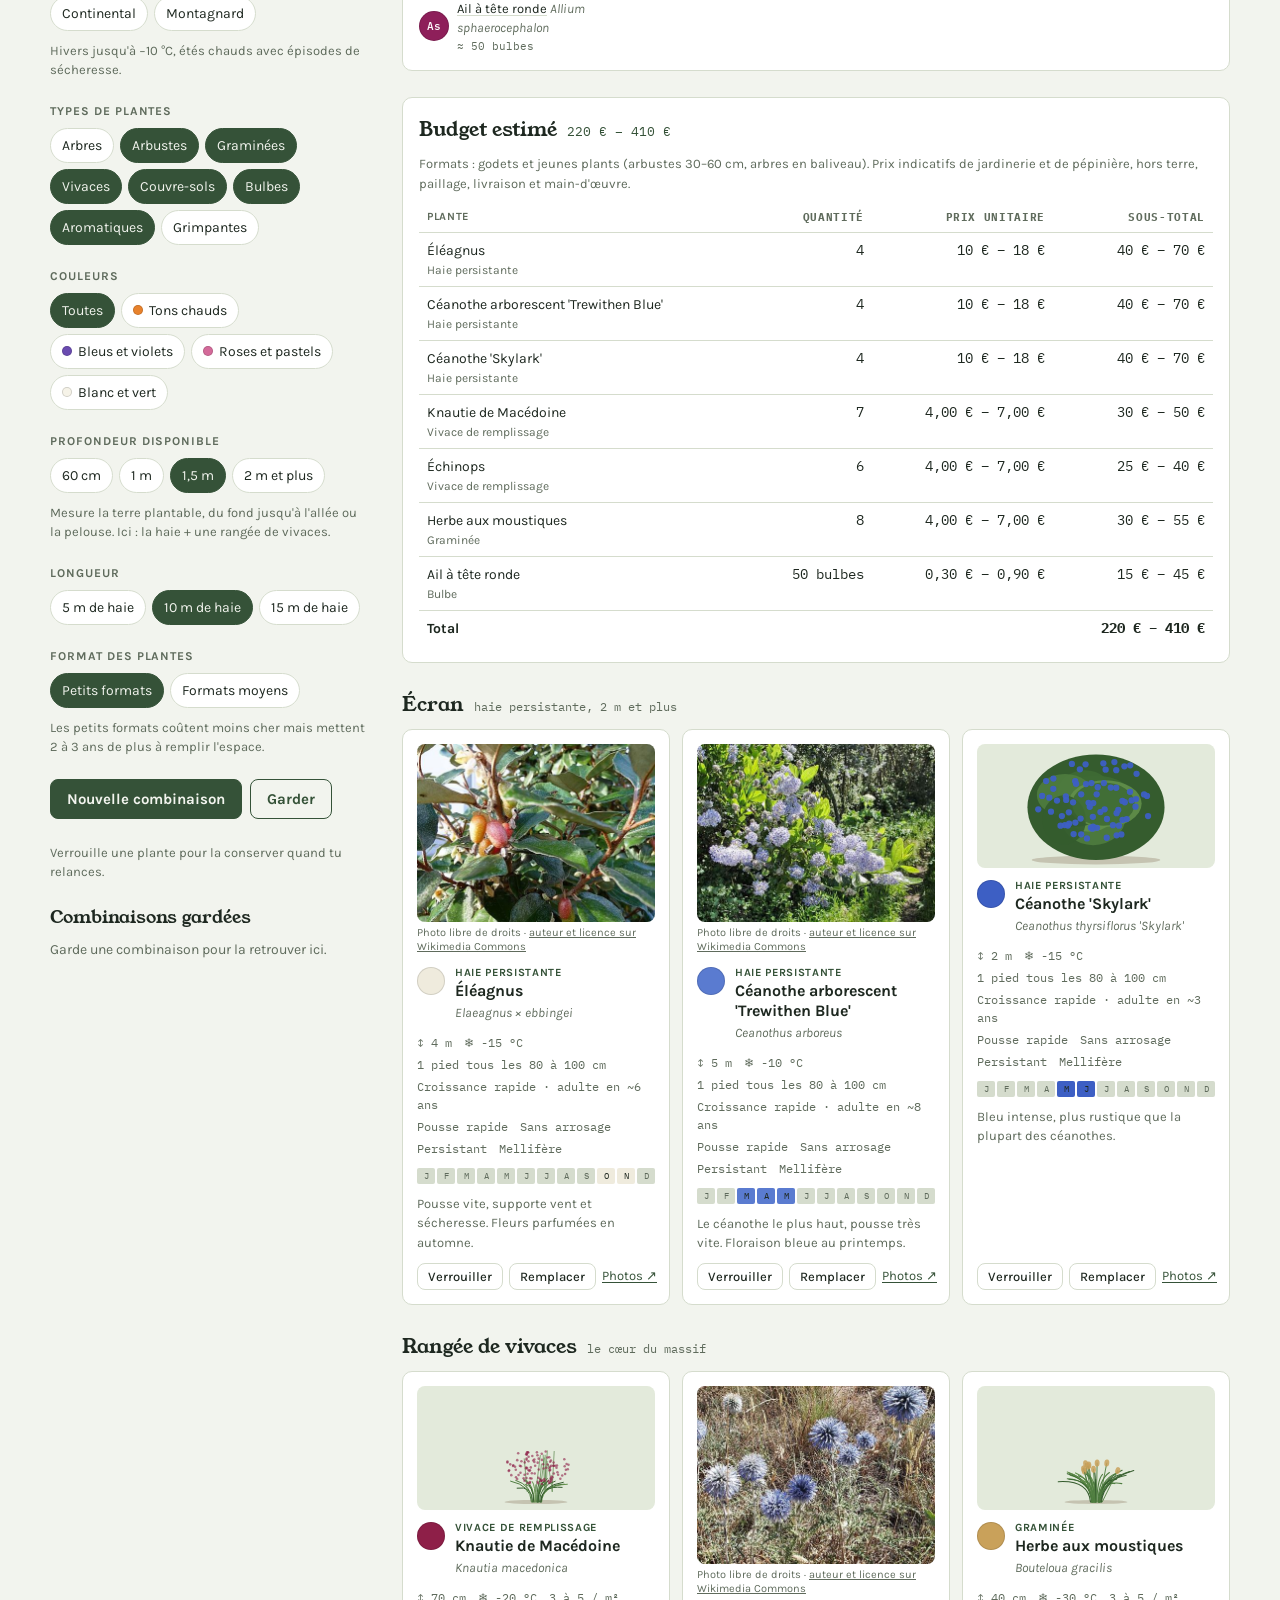
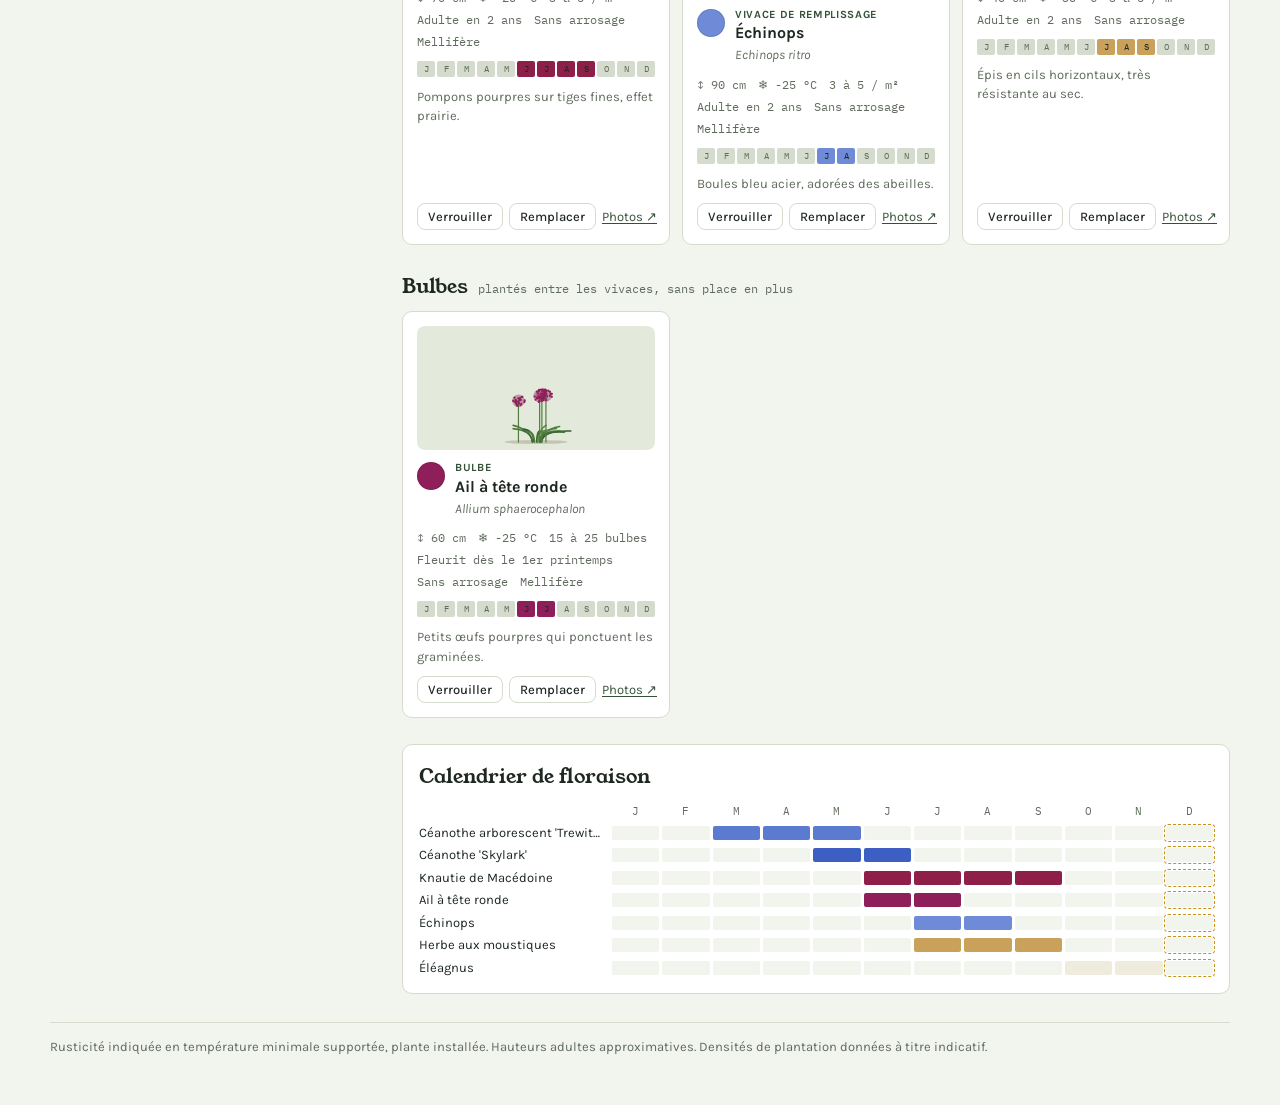
==== commit a9f08e65: "Étoffer la base : 120 nouvelles plantes et moins de répétitions entre deux tirages Co-Authored-By: C" ====
--- a/index.html
+++ b/index.html
@@ -363,9 +363,144 @@
 ["Arroche marine","Atriplex halimus","arbuste","s","csa","d",-12,1,250,null,"vert","#AEB9AE","Feuillage argenté persistant, pousse très vite en sol sec."],
 ["Sauge officinale","Salvia officinalis","aromatique","s","cs","d",-15,1,60,[5,6],"froid","#8F7FC8","Feuillage gris persistant."],
 ["Origan","Origanum vulgare","aromatique","s","csa","d",-20,1,40,[7,9],"rose","#D69ABF","Très mellifère."],
-["Ciboulette","Allium schoenoprasum","aromatique","sm","ahc","f",-30,1,30,[5,6],"rose","#C9A0D8","Pompons comestibles."]
+["Ciboulette","Allium schoenoprasum","aromatique","sm","ahc","f",-30,1,30,[5,6],"rose","#C9A0D8","Pompons comestibles."],
+// ---- Ajouts : chaque fiche porte ses propres informations (eau 1/2/3, pousse, persistant, mellifère, styles, forme, feuillage gris)
+// ---- Arbustes persistants, haies sèches
+["Alaterne","Rhamnus alaternus","arbuste","smo","acs","d",-15,1,400,[3,4],"vert","#9CB24A","Persistant local de garrigue, très résistant à la sécheresse. Baies pour les oiseaux.",{eau:1,pousse:"moyenne",pers:true,mel:true,styles:["med","sauvage","contemporain"]}],
+["Pistachier lentisque","Pistacia lentiscus","arbuste","s","cs","d",-10,1,300,[4,5],"vert","#7A8F3A","Persistant méditerranéen aromatique, supporte vent et embruns.",{eau:1,pousse:"lente",pers:true,mel:false,styles:["med","sauvage"]}],
+["Coronille glauque","Coronilla valentina subsp. glauca","arbuste","s","cs","d",-10,1,120,[1,4],"chaud","#F2C62E","Fleurs jaunes parfumées en plein hiver, feuillage bleuté.",{eau:1,pousse:"rapide",pers:true,mel:true,styles:["med"],gris:true}],
+["Buplèvre ligneux","Bupleurum fruticosum","arbuste","sm","cs","d",-15,1,200,[6,8],"chaud","#D9C440","Persistant gris-vert, ombelles jaunes en été. Supporte l'ombre sèche.",{eau:1,pousse:"moyenne",pers:true,mel:true,styles:["med","sauvage"]}],
+["Phlomis frutescent","Phlomis fruticosa","arbuste","s","cs","d",-12,1,120,[5,7],"chaud","#E6B422","Feuillage gris laineux, fleurs jaunes en étages. Increvable en sol sec.",{eau:1,pousse:"rapide",pers:true,mel:true,styles:["med","nat"],gris:true}],
+["Santoline","Santolina chamaecyparissus","arbuste","s","cs","d",-15,1,50,[6,7],"chaud","#F0D232","Petite boule argentée, pompons jaunes. Se taille après floraison.",{eau:1,pousse:"rapide",pers:true,mel:true,styles:["med","contemporain"],gris:true}],
+["Immortelle d'Italie","Helichrysum italicum","arbuste","s","cs","d",-12,1,50,[6,8],"chaud","#E8C730","Feuillage argenté à odeur de curry, très résistant au sec.",{eau:1,pousse:"rapide",pers:true,mel:true,styles:["med"],gris:true}],
+["Ciste blanc","Cistus × hybridus","arbuste","s","csa","d",-12,1,100,[5,6],"blanc","#F7F2EA","Couvert de fleurs blanches au printemps, sans arrosage.",{eau:1,pousse:"rapide",pers:true,mel:true,styles:["med","sauvage"]}],
+["Westringia","Westringia fruticosa","arbuste","s","sca","d",-7,1,150,[4,9],"blanc","#F2F0F6","Ressemble au romarin et se passe de taille. Craint les grands froids.",{eau:1,pousse:"moyenne",pers:true,mel:true,styles:["med","contemporain"],gris:true}],
+["Grevillea","Grevillea rosmarinifolia","arbuste","s","sa","d",-12,1,150,[1,5],"rose","#D2453F","Fleurs rouges en araignée pendant l'hiver. Sol non calcaire.",{eau:1,pousse:"moyenne",pers:true,mel:true,styles:["med"]}],
+["Rince-bouteille","Callistemon citrinus","arbuste","s","as","df",-8,1,250,[5,7],"chaud","#D8262E","Goupillons rouges spectaculaires. Préfère les sols peu calcaires.",{eau:2,pousse:"moyenne",pers:true,mel:true,styles:["med"],forme:"epi"}],
+["Fusain du Japon","Euonymus japonicus","arbuste","smo","acsh","df",-15,1,300,[6,6],"vert","#5E8A3C","Persistant brillant, supporte l'ombre et les embruns. Haie facile.",{eau:2,pousse:"moyenne",pers:true,mel:false,styles:["contemporain"]}],
+["Chèvrefeuille arbustif","Lonicera nitida","arbuste","smo","acsh","df",-20,1,200,[4,5],"vert","#6E9A48","Petites feuilles, se taille en haie ou en boule. Pousse vite.",{eau:2,pousse:"rapide",pers:true,mel:true,styles:["contemporain","sauvage"]}],
+["Houx","Ilex aquifolium","arbuste","smo","ah","f",-25,1,500,[5,5],"vert","#2F5A2A","Persistant d'ombre, baies rouges en hiver sur les pieds femelles.",{eau:2,pousse:"lente",pers:true,mel:true,styles:["sauvage","anglais"]}],
+["If","Taxus baccata","arbuste","smo","acsh","df",-25,1,600,null,"vert","#2B4A26","Persistant dense qui supporte l'ombre et la taille. Toxique.",{eau:2,pousse:"lente",pers:true,mel:false,styles:["contemporain","anglais"],forme:"conifere"}],
+["Osmanthe à feuilles de houx","Osmanthus heterophyllus","arbuste","smo","acsh","df",-15,1,300,[9,10],"blanc","#F5F2E6","Persistant piquant, fleurs très parfumées à l'automne.",{eau:2,pousse:"lente",pers:true,mel:true,styles:["anglais","contemporain"]}],
+["Cotonéaster","Cotoneaster lacteus","arbuste","smo","acs","df",-20,1,350,[6,6],"blanc","#F2EEE2","Persistant, fleurs blanches puis baies rouges tout l'hiver.",{eau:1,pousse:"rapide",pers:true,mel:true,styles:["sauvage"]}],
+["Céanothe 'Skylark'","Ceanothus thyrsiflorus 'Skylark'","arbuste","s","acs","d",-15,1,200,[5,6],"froid","#3D5FC4","Bleu intense, plus rustique que la plupart des céanothes.",{eau:1,pousse:"rapide",pers:true,mel:true,styles:["med","nat"]}],
+["Lavande vraie 'Hidcote'","Lavandula angustifolia 'Hidcote'","arbuste","s","cs","d",-20,1,50,[6,7],"froid","#6B4FB8","Compacte et très parfumée, idéale en bordure.",{eau:1,pousse:"moyenne",pers:true,mel:true,styles:["med","anglais","contemporain"],gris:true,forme:"epi"}],
+["Lavande papillon","Lavandula stoechas","arbuste","s","sa","d",-10,1,60,[4,6],"froid","#6A3FA0","Épis surmontés de « papillons » violets. Sol non calcaire.",{eau:1,pousse:"rapide",pers:true,mel:true,styles:["med"],gris:true,forme:"epi"}],
+// ---- Arbustes à fleurs caducs
+["Gattilier","Vitex agnus-castus","arbuste","s","csa","d",-15,1,300,[7,9],"froid","#8A82D8","Épis bleu lavande en plein été, adoré des abeilles.",{eau:1,pousse:"rapide",pers:false,mel:true,styles:["med","nat","sauvage"],forme:"epi"}],
+["Caryoptéris","Caryopteris × clandonensis","arbuste","s","csa","d",-20,1,100,[8,9],"froid","#5B6FD0","Petit arbuste bleu de fin d'été, très mellifère.",{eau:1,pousse:"rapide",pers:false,mel:true,styles:["nat","med"]}],
+["Dentelaire de Willmott","Ceratostigma willmottianum","arbuste","sm","csa","d",-15,1,90,[7,10],"froid","#2F4FD0","Fleurs bleu vif jusqu'en octobre, feuillage rouge à l'automne.",{eau:1,pousse:"moyenne",pers:false,mel:true,styles:["med","nat"]}],
+["Hibiscus de Syrie","Hibiscus syriacus","arbuste","s","acs","df",-20,1,250,[7,9],"rose","#C25A9E","Grandes fleurs tout l'été, se plaît en sol calcaire.",{eau:2,pousse:"moyenne",pers:false,mel:true,styles:["anglais"]}],
+["Lilas","Syringa vulgaris","arbuste","s","acs","df",-30,1,400,[4,5],"froid","#9C7CC8","Floraison parfumée en mai. Aime le calcaire.",{eau:2,pousse:"moyenne",pers:false,mel:true,styles:["anglais"]}],
+["Seringat","Philadelphus coronarius","arbuste","sm","acsh","f",-25,1,250,[5,6],"blanc","#FBFAF3","Fleurs blanches au parfum d'oranger en juin.",{eau:2,pousse:"rapide",pers:false,mel:true,styles:["anglais"]}],
+["Deutzia","Deutzia × hybrida","arbuste","sm","acsh","f",-20,1,150,[5,6],"rose","#F0C9DA","Pluie de petites fleurs roses au printemps.",{eau:2,pousse:"rapide",pers:false,mel:true,styles:["anglais"]}],
+["Weigela","Weigela florida","arbuste","sm","acsh","f",-25,1,200,[5,6],"rose","#D9457E","Floraison généreuse en mai, arbuste facile.",{eau:2,pousse:"rapide",pers:false,mel:true,styles:["anglais"]}],
+["Rosier glauque","Rosa glauca","arbuste","sm","acs","df",-25,1,200,[6,6],"rose","#D57A9C","Feuillage pourpre bleuté, fleurs simples puis fruits rouges.",{eau:1,pousse:"rapide",pers:false,mel:true,styles:["nat","sauvage","anglais"]}],
+["Rosier rugueux","Rosa rugosa","arbuste","s","as","df",-30,1,150,[6,9],"rose","#C2306E","Increvable et très parfumé, gros fruits rouges.",{eau:1,pousse:"rapide",pers:false,mel:true,styles:["sauvage","anglais"]}],
+["Arbre à perruque","Cotinus coggygria 'Royal Purple'","arbuste","s","acs","d",-20,1,300,[6,7],"rose","#C09AAE","Feuillage pourpre, plumets vaporeux en été.",{eau:1,pousse:"moyenne",pers:false,mel:false,styles:["contemporain","nat"]}],
+// ---- Haie champêtre locale
+["Viorne lantane","Viburnum lantana","arbuste","sm","acs","d",-25,1,350,[4,5],"blanc","#F3EFDF","Arbuste local des sols calcaires secs. Baies pour les oiseaux.",{eau:1,pousse:"moyenne",pers:false,mel:true,styles:["sauvage"]}],
+["Viorne obier","Viburnum opulus","arbuste","sm","ah","fw",-30,1,350,[5,6],"blanc","#F6F5EC","Boules blanches au printemps, baies rouges translucides.",{eau:3,pousse:"rapide",pers:false,mel:true,styles:["sauvage","anglais"]}],
+["Noisetier","Corylus avellana","arbuste","smo","acsh","df",-30,1,500,[1,2],"chaud","#D8C35A","Chatons dès janvier, puis noisettes. Pilier de la haie champêtre.",{eau:2,pousse:"rapide",pers:false,mel:true,styles:["sauvage"]}],
+["Aubépine","Crataegus monogyna","arbuste","sm","acs","d",-30,1,500,[4,5],"blanc","#FAF7F0","Haie défensive locale, refuge et nourriture pour les oiseaux.",{eau:1,pousse:"moyenne",pers:false,mel:true,styles:["sauvage"]}],
+["Sureau noir","Sambucus nigra","arbuste","smo","ach","f",-30,1,500,[5,6],"blanc","#F4F1DE","Ombelles parfumées puis baies noires. Pousse très vite.",{eau:2,pousse:"rapide",pers:false,mel:true,styles:["sauvage"]}],
+["Charmille","Carpinus betulus","arbuste","smo","acs","df",-30,1,500,null,"vert","#6F9A4A","Garde ses feuilles sèches en hiver : un écran presque toute l'année.",{eau:2,pousse:"moyenne",pers:false,mel:false,styles:["contemporain","sauvage"]}],
+["Érable champêtre","Acer campestre","arbuste","smo","acs","d",-30,1,600,null,"chaud","#D8A93A","Haie ou petit arbre local, feuillage doré à l'automne.",{eau:1,pousse:"moyenne",pers:false,mel:true,styles:["sauvage"]}],
+["Cornouiller mâle","Cornus mas","arbuste","smo","acs","df",-30,1,500,[2,3],"chaud","#E8C62C","Fleurs jaunes en février avant les feuilles, fruits comestibles.",{eau:1,pousse:"lente",pers:false,mel:true,styles:["sauvage"]}],
+// ---- Arbres
+["Olivier","Olea europaea","arbre","s","cs","d",-10,1,600,[5,6],"vert","#8FA392","Silhouette argentée, très résistant au sec. Craint les hivers très froids.",{eau:1,pousse:"lente",pers:true,mel:false,styles:["med","contemporain"],gris:true}],
+["Arbre de soie","Albizia julibrissin","arbre","s","acs","df",-15,1,700,[6,8],"rose","#E58AB4","Pompons roses soyeux en été, ombre légère.",{eau:2,pousse:"rapide",pers:false,mel:true,styles:["med"]}],
+["Érable de Montpellier","Acer monspessulanum","arbre","s","cs","d",-20,1,800,null,"chaud","#C9962E","Petit érable méditerranéen très résistant à la sécheresse.",{eau:1,pousse:"lente",pers:false,mel:true,styles:["med","sauvage"]}],
+["Pommier d'ornement","Malus 'Evereste'","arbre","s","acsh","f",-25,1,600,[4,5],"blanc","#F6E8EC","Floraison blanche au printemps, petites pommes décoratives.",{eau:2,pousse:"moyenne",pers:false,mel:true,styles:["anglais","sauvage"]}],
+["Prunier pourpre","Prunus cerasifera 'Nigra'","arbre","s","acs","df",-25,1,600,[3,4],"rose","#F2C7D6","Feuillage pourpre, nuage de fleurs roses en mars.",{eau:2,pousse:"rapide",pers:false,mel:true,styles:["anglais"]}],
+["Lilas de Perse","Melia azedarach","arbre","s","acs","d",-12,1,800,[5,6],"froid","#B9A6E0","Grappes mauves parfumées, ombre légère. Fruits toxiques.",{eau:1,pousse:"rapide",pers:false,mel:true,styles:["med"]}],
+["Tamaris","Tamarix ramosissima","arbre","s","acs","d",-25,1,400,[7,9],"rose","#E3A0C0","Plumeaux roses, supporte le vent, le sel et la sécheresse.",{eau:1,pousse:"rapide",pers:false,mel:true,styles:["med","nat"]}],
+["Amélanchier","Amelanchier lamarckii","arbre","sm","ach","f",-30,1,500,[4,4],"blanc","#FAF7F2","Fleurs blanches, baies pour les oiseaux, couleurs d'automne.",{eau:2,pousse:"moyenne",pers:false,mel:true,styles:["anglais","sauvage","nat"]}],
+// ---- Vivaces de soleil
+["Sauge de Graham","Salvia greggii","vivace","s","csa","d",-12,1,70,[5,11],"rose","#D63B6E","Petite sauge arbustive qui fleurit de mai aux gelées.",{eau:1,pers:true,mel:true,styles:["med","nat"],forme:"boule"}],
+["Sauge sclarée","Salvia sclarea","vivace","s","cs","d",-20,1,100,[6,7],"rose","#D9B6D6","Grandes hampes rose lilas. Bisannuelle qui se ressème.",{eau:1,mel:true,styles:["med","nat","sauvage"],forme:"epi"}],
+["Sauge 'Amistad'","Salvia 'Amistad'","vivace","s","acs","df",-10,1,120,[6,11],"froid","#4B2A90","Grands épis violet profond tout l'été et l'automne.",{eau:2,mel:true,styles:["nat","anglais"],forme:"epi"}],
+["Calament","Clinopodium nepeta","vivace","s","csa","d",-20,1,40,[7,10],"blanc","#E9E2F2","Nuage de petites fleurs blanc lilas, ruche à abeilles tout l'été.",{eau:1,mel:true,styles:["nat","med","sauvage"],forme:"nuage"}],
+["Origan 'Herrenhausen'","Origanum laevigatum 'Herrenhausen'","vivace","s","csa","d",-20,1,50,[7,9],"rose","#A54C8C","Fleurs pourpres, feuillage bronze, très mellifère.",{eau:1,mel:true,styles:["nat","med","sauvage"],forme:"ombelle"}],
+["Panicaut des Pyrénées","Eryngium bourgatii","vivace","s","cs","d",-20,1,50,[6,8],"froid","#7C9AC8","Chardon bleu argenté, sculptural.",{eau:1,mel:true,styles:["med","nat"],forme:"globe"}],
+["Panicaut plane","Eryngium planum","vivace","s","csa","d",-25,1,80,[7,8],"froid","#5F7FC9","Petites têtes bleu acier qui tiennent en bouquet sec.",{eau:1,mel:true,styles:["nat"],forme:"globe"}],
+["Molène","Verbascum olympicum","vivace","s","cs","d",-20,1,180,[6,8],"chaud","#F1CC2A","Grandes hampes jaunes au-dessus d'une rosette argentée. Se ressème.",{eau:1,mel:true,styles:["med","nat","sauvage"],forme:"epi",gris:true}],
+["Asphodéline jaune","Asphodeline lutea","vivace","s","cs","d",-15,1,90,[5,6],"chaud","#F2C537","Épis jaunes parfumés, feuillage fin bleuté.",{eau:1,mel:true,styles:["med"],forme:"epi"}],
+["Scabieuse colombaire","Scabiosa columbaria","vivace","s","cs","d",-25,1,50,[6,10],"froid","#A9A6E6","Pompons lavande légers, butinés tout l'été.",{eau:1,mel:true,styles:["nat","sauvage","anglais"]}],
+["Knautie de Macédoine","Knautia macedonica","vivace","s","csa","d",-20,1,70,[6,9],"rose","#8E1F48","Pompons pourpres sur tiges fines, effet prairie.",{eau:1,mel:true,styles:["nat","sauvage"],forme:"nuage"}],
+["Penstemon 'Garnet'","Penstemon 'Garnet'","vivace","sm","acs","df",-15,1,70,[6,10],"rose","#A3213F","Clochettes rouge grenat de juin à octobre.",{eau:2,mel:true,styles:["anglais","nat"],forme:"epi"}],
+["Gaillarde","Gaillardia × grandiflora","vivace","s","sca","d",-20,1,50,[6,10],"chaud","#D9542A","Marguerites rouge et jaune tout l'été, aime la chaleur.",{eau:1,mel:true,styles:["nat"]}],
+["Coréopsis 'Moonbeam'","Coreopsis verticillata 'Moonbeam'","vivace","s","acs","df",-25,1,40,[6,9],"chaud","#F2E38A","Petites étoiles jaune pâle sur un feuillage très fin.",{eau:2,mel:true,styles:["nat","anglais"]}],
+["Hélénie","Helenium autumnale","vivace","s","ah","fw",-30,1,120,[7,10],"chaud","#D2642A","Marguerites cuivrées de fin d'été. Aime les sols frais.",{eau:3,mel:true,styles:["nat","anglais"]}],
+["Aster de Frikart","Aster × frikartii 'Mönch'","vivace","s","ach","f",-25,1,80,[7,10],"froid","#8F8BE0","Marguerites bleu lavande de juillet aux gelées.",{eau:2,mel:true,styles:["anglais","nat"]}],
+["Aster d'automne","Symphyotrichum novae-angliae","vivace","sm","ach","fw",-30,1,130,[9,10],"froid","#7A4FC2","Explosion violette en automne, dernière ressource des abeilles.",{eau:3,mel:true,styles:["anglais","nat","sauvage"]}],
+["Grande marguerite","Leucanthemum × superbum","vivace","sm","ach","f",-30,1,70,[6,8],"blanc","#FFFFFF","La marguerite des jardins, généreuse et facile.",{eau:2,mel:true,styles:["anglais"]}],
+["Coquelourde","Lychnis coronaria","vivace","s","csa","d",-25,1,70,[6,8],"rose","#C4166A","Fleurs magenta sur feuillage argenté laineux. Se ressème.",{eau:1,mel:true,styles:["anglais","med"],gris:true}],
+["Fuchsia de Californie","Epilobium canum","vivace","s","csa","d",-12,1,40,[8,10],"chaud","#E24A2A","Trompettes rouge orangé en fin d'été, feuillage gris.",{eau:1,mel:true,styles:["med"],gris:true}],
+["Ballote","Ballota pseudodictamnus","vivace","s","cs","d",-12,1,50,[6,7],"blanc","#DDE0D4","Boule de feuillage gris feutré, presque persistante.",{eau:1,pers:true,mel:true,styles:["med","contemporain"],gris:true,forme:"boule"}],
+["Iris de Sibérie","Iris sibirica","vivace","sm","ah","fw",-30,1,80,[5,6],"froid","#4E52B8","Fines fleurs bleues, feuillage graphique. Aime les sols frais.",{eau:3,mel:true,styles:["anglais","nat"],forme:"epi"}],
+["Lin vivace","Linum perenne","vivace","s","cs","d",-25,1,50,[5,7],"froid","#7AA2E8","Fleurs bleu ciel légères qui s'ouvrent chaque matin.",{eau:1,mel:true,styles:["nat","sauvage"],forme:"nuage"}],
+["Bleuet vivace","Centaurea montana","vivace","sm","acs","df",-30,1,50,[5,7],"froid","#4A5ED0","Bleuets bleu intense au printemps, facile.",{eau:2,mel:true,styles:["anglais","sauvage"]}],
+["Renouée amplexicaule","Persicaria amplexicaulis","vivace","sm","ah","fw",-25,1,110,[7,10],"rose","#B0204A","Épis rouges de juillet aux gelées, pour sols frais.",{eau:3,mel:true,styles:["nat","anglais"],forme:"epi"}],
+["Sanguisorbe","Sanguisorba officinalis","vivace","sm","ah","fw",-30,1,120,[7,9],"rose","#7A1E3A","Petits pompons bordeaux sur tiges fines, effet prairie.",{eau:3,mel:true,styles:["nat","sauvage"],forme:"nuage"}],
+// ---- Couvre-sols de soleil
+["Germandrée petit-chêne","Teucrium chamaedrys","couvre-sol","s","cs","d",-20,1,30,[6,8],"rose","#C873A6","Petit couvre-sol persistant de garrigue, très mellifère.",{eau:1,pers:true,mel:true,styles:["med","sauvage"]}],
+["Onagre rose","Oenothera speciosa","couvre-sol","s","csa","d",-15,1,30,[5,9],"rose","#F2B8CC","Coupes rose tendre, s'étale vite en sol pauvre.",{eau:1,mel:true,styles:["med","nat"]}],
+["Hélianthème","Helianthemum nummularium","couvre-sol","s","cs","d",-20,1,25,[5,7],"chaud","#F0A830","Petit tapis fleuri pour les rocailles et les bords d'allée.",{eau:1,pers:true,mel:true,styles:["med"]}],
+["Céraiste","Cerastium tomentosum","couvre-sol","s","csa","d",-30,1,20,[5,6],"blanc","#F6F6F1","Tapis argenté couvert de fleurs blanches en mai.",{eau:1,pers:true,mel:true,styles:["med","anglais"],gris:true}],
+["Orpin bâtard","Phedimus spurius","couvre-sol","s","csa","d",-30,1,10,[7,8],"rose","#D26C8F","Couvre-sol succulent qui supporte tout, même un piétinement léger.",{eau:1,pers:true,mel:true,styles:["med","contemporain"]}],
+["Géranium sanguin","Geranium sanguineum","couvre-sol","s","csa","d",-30,1,30,[5,8],"rose","#C2287C","Coussin couvert de fleurs magenta, résiste au sec.",{eau:1,mel:true,styles:["nat","anglais","sauvage"]}],
+// ---- Ombre et ombre sèche
+["Iris fétide","Iris foetidissima","vivace","mo","acs","d",-20,1,50,[5,6],"chaud","#E87B2A","Persistant pour l'ombre sèche, graines orange vif en hiver.",{eau:1,pers:true,mel:false,styles:["sauvage","contemporain"],forme:"touffe"}],
+["Fragon","Ruscus aculeatus","arbuste","mo","acs","d",-15,1,60,null,"vert","#2F5A2A","Persistant local qui pousse à l'ombre sèche des arbres. Baies rouges.",{eau:1,pousse:"lente",pers:true,mel:false,styles:["sauvage","contemporain"]}],
+["Fougère scolopendre","Asplenium scolopendrium","vivace","mo","acs","df",-25,1,40,null,"vert","#4E8A3A","Fougère persistante aux frondes en ruban, aime le calcaire.",{eau:2,pers:true,mel:false,styles:["anglais","contemporain","sauvage"],forme:"feuillage"}],
+["Polystic à soies","Polystichum setiferum","vivace","mo","ach","df",-20,1,60,null,"vert","#5E8A3C","Fougère persistante très fine, tolère l'ombre sèche une fois installée.",{eau:2,pers:true,mel:false,styles:["anglais","contemporain"],forme:"fougere"}],
+["Ellébore fétide","Helleborus foetidus","vivace","smo","acs","d",-25,1,60,[1,4],"vert","#B9CC5A","Feuillage découpé persistant, clochettes vertes en hiver. Ombre sèche.",{eau:1,pers:true,mel:true,styles:["sauvage","anglais"],forme:"feuillage"}],
+["Bergénia","Bergenia cordifolia","couvre-sol","smo","acsh","df",-30,1,40,[2,4],"rose","#D2468A","Grandes feuilles persistantes, fleurs roses en fin d'hiver.",{eau:2,pers:true,mel:true,styles:["anglais","contemporain"],forme:"feuillage"}],
+["Pulmonaire","Pulmonaria officinalis","couvre-sol","mo","ah","f",-30,0,30,[3,4],"froid","#8A6AC8","Feuilles tachetées d'argent, fleurs roses puis bleues au printemps.",{eau:3,mel:true,styles:["anglais","sauvage"],forme:"feuillage"}],
+["Liriope","Liriope muscari","couvre-sol","smo","acsh","df",-15,1,35,[8,10],"froid","#7A5CC0","Touffes persistantes, épis violets en fin d'été. Ombre sèche.",{eau:2,pers:true,mel:true,styles:["contemporain"],forme:"touffe"}],
+["Lierre","Hedera helix","couvre-sol","mo","acsh","d",-25,1,20,[9,11],"vert","#2F5A2A","Couvre-sol persistant pour l'ombre la plus sèche. Floraison d'automne très mellifère.",{eau:1,pers:true,mel:true,styles:["sauvage"]}],
+["Luzule des bois","Luzula sylvatica","graminee","mo","ah","f",-25,1,40,[4,5],"vert","#5E8A3C","Graminée persistante d'ombre qui forme un tapis dense.",{eau:2,pers:true,styles:["sauvage","contemporain"],forme:"touffe"}],
+["Anémone des bois","Anemone nemorosa","bulbe","mo","h","f",-30,0,15,[3,4],"blanc","#FBFBF6","Tapis de petites étoiles blanches au printemps, sous les arbres.",{eau:2,mel:true,styles:["sauvage","anglais"]}],
+["Perce-neige","Galanthus nivalis","bulbe","mo","ach","f",-30,1,15,[1,2],"blanc","#FFFFFF","Premières fleurs de l'année, se naturalise sous les arbres.",{eau:2,mel:true,styles:["anglais","sauvage"]}],
+["Cyclamen de Cos","Cyclamen coum","bulbe","mo","ach","df",-20,1,10,[1,3],"rose","#D63D84","Petites fleurs magenta en plein hiver.",{eau:2,mel:true,styles:["anglais","sauvage"]}],
+// ---- Graminées
+["Panic érigé","Panicum virgatum 'Heavy Metal'","graminee","s","acs","df",-30,1,120,[8,10],"froid","#9DB2C2","Touffe bleutée dressée, nuage de graines en automne.",{eau:2,styles:["nat","contemporain"],forme:"raide"}],
+["Herbe aux écouvillons d'Orient","Pennisetum orientale 'Karley Rose'","graminee","s","csa","d",-15,1,70,[6,9],"rose","#D9A6C4","Épis rose poudré tout l'été.",{eau:1,styles:["nat","med"]}],
+["Grand stipa","Stipa gigantea","graminee","s","csa","d",-20,1,200,[6,8],"chaud","#D9B46A","Épis dorés transparents qui dominent le massif.",{eau:1,styles:["nat","med","contemporain"],forme:"nuage"}],
+["Calamagrostide argentée","Achnatherum calamagrostis","graminee","s","cs","d",-20,1,90,[6,9],"blanc","#E2D9C2","Plumets argentés qui ondulent, très tolérante au sec.",{eau:1,styles:["nat","med"]}],
+["Miscanthus 'Gracillimus'","Miscanthus sinensis 'Gracillimus'","graminee","sm","ach","df",-25,1,150,[9,11],"chaud","#C9B07A","Feuillage très fin en fontaine, beau tout l'hiver.",{eau:2,styles:["nat","contemporain"]}],
+["Avoine bleue","Helictotrichon sempervirens","graminee","s","cs","d",-25,1,60,[6,7],"froid","#8FA8B8","Touffe bleu argent persistante, très graphique.",{eau:1,pers:true,styles:["med","contemporain"],forme:"touffe"}],
+["Seslérie d'automne","Sesleria autumnalis","graminee","smo","acs","df",-25,1,40,[8,10],"vert","#B7C74A","Touffe vert-jaune lumineuse, au soleil comme à l'ombre sèche.",{eau:1,pers:true,styles:["nat","contemporain"],forme:"touffe"}],
+["Brize","Briza media","graminee","s","cs","df",-30,1,40,[5,7],"chaud","#C8B370","Petits épillets en cœur qui tremblent au vent.",{eau:2,styles:["nat","sauvage"]}],
+["Herbe aux moustiques","Bouteloua gracilis","graminee","s","cs","d",-30,1,40,[7,9],"chaud","#C9A15A","Épis en cils horizontaux, très résistante au sec.",{eau:1,styles:["nat"]}],
+// ---- Bulbes
+["Tulipe botanique","Tulipa clusiana","bulbe","s","cs","d",-25,1,30,[4,4],"rose","#F2C1CF","Tulipe sauvage qui revient chaque année en sol sec.",{eau:1,mel:true,styles:["med","nat"]}],
+["Ail à tête ronde","Allium sphaerocephalon","bulbe","s","csa","d",-25,1,60,[6,7],"rose","#8E1F5A","Petits œufs pourpres qui ponctuent les graminées.",{eau:1,mel:true,styles:["nat","sauvage"],forme:"globe"}],
+["Ail de Christoph","Allium cristophii","bulbe","s","csa","d",-25,1,50,[5,6],"froid","#B49BD8","Grosses sphères étoilées, puis têtes sèches décoratives.",{eau:1,mel:true,styles:["nat","contemporain","anglais"],forme:"globe"}],
+["Crocus de Tommasini","Crocus tommasinianus","bulbe","sm","acs","df",-25,1,10,[2,3],"froid","#B5A3E6","Tapis mauve en fin d'hiver, première nourriture des abeilles.",{eau:2,mel:true,styles:["sauvage","anglais"]}],
+["Sternbergie","Sternbergia lutea","bulbe","s","cs","d",-15,1,15,[9,10],"chaud","#F2D02A","Crocus jaune d'automne pour sols secs et calcaires.",{eau:1,styles:["med"]}],
+["Ipheion","Ipheion uniflorum","bulbe","sm","acs","df",-15,1,15,[3,4],"froid","#C9D4F2","Étoiles bleu pâle au printemps, se naturalise vite.",{eau:1,mel:true,styles:["med","sauvage"]}],
+["Narcisse 'Tête-à-tête'","Narcissus 'Tête-à-tête'","bulbe","sm","acsh","df",-25,1,20,[2,3],"chaud","#F4D22E","Petite jonquille précoce, parfaite en bordure.",{eau:2,styles:["anglais"]}],
+// ---- Grimpantes
+["Clématite d'Armand","Clematis armandii","grimpante","sm","acs","df",-12,1,600,[3,4],"blanc","#FBF8F0","Grimpante persistante, fleurs blanches parfumées au printemps.",{eau:2,pousse:"rapide",pers:true,mel:true,styles:["anglais","contemporain"]}],
+["Clématite d'hiver","Clematis cirrhosa","grimpante","sm","acs","d",-12,1,400,[12,2],"blanc","#F2EAD2","Persistante, clochettes crème en plein hiver.",{eau:1,pousse:"rapide",pers:true,mel:true,styles:["med","sauvage"]}],
+["Glycine","Wisteria sinensis","grimpante","s","acsh","df",-25,1,1000,[4,5],"froid","#A796DA","Grappes mauves parfumées. Très vigoureuse : il lui faut un support solide.",{eau:2,pousse:"rapide",pers:false,mel:true,styles:["anglais","med"]}],
+["Vigne vierge","Parthenocissus tricuspidata","grimpante","smo","acsh","df",-25,1,1500,null,"chaud","#C4422A","Couvre un mur sans support, rouge flamboyant en automne.",{eau:2,pousse:"rapide",pers:false,mel:true,styles:["contemporain","anglais"]}],
+["Passiflore bleue","Passiflora caerulea","grimpante","s","acs","df",-12,1,600,[6,10],"froid","#9DB3E6","Fleurs étonnantes tout l'été, pousse très vite.",{eau:2,pousse:"rapide",pers:true,mel:true,styles:["med"]}],
+["Morelle faux-jasmin","Solanum laxum","grimpante","s","acs","df",-8,1,500,[6,10],"blanc","#F7F4F7","Fleurs blanches de juin aux gelées. Craint les grands froids.",{eau:2,pousse:"rapide",pers:true,mel:true,styles:["med","anglais"]}],
+["Akébia","Akebia quinata","grimpante","smo","acsh","f",-20,1,600,[4,5],"rose","#7A2F5A","Fleurs chocolat parfumées, semi-persistante, supporte la mi-ombre.",{eau:2,pousse:"rapide",pers:false,mel:true,styles:["anglais","contemporain"]}],
+["Pois vivace","Lathyrus latifolius","grimpante","s","acs","d",-25,1,200,[6,9],"rose","#D84A8E","Grimpante qui résiste au sec, fleurs roses tout l'été.",{eau:1,pousse:"rapide",pers:false,mel:true,styles:["anglais","sauvage","nat"]}],
+["Vigne","Vitis vinifera","grimpante","s","acs","d",-20,1,800,null,"vert","#5E8A3C","Treille ou pergola : du raisin et de l'ombre en été.",{eau:1,pousse:"rapide",pers:false,mel:false,styles:["med","sauvage"]}],
+// ---- Aromatiques
+["Thym commun","Thymus vulgaris","aromatique","s","cs","d",-20,1,30,[5,6],"rose","#DAB6D8","Petit buisson aromatique persistant, les abeilles adorent.",{eau:1,pers:true,mel:true,styles:["med","sauvage"],gris:true,forme:"boule"}],
+["Hysope","Hyssopus officinalis","aromatique","s","cs","d",-20,1,50,[7,9],"froid","#4A5ED0","Épis bleus en été, très mellifère.",{eau:1,pers:true,mel:true,styles:["med","sauvage"],forme:"epi"}],
+["Sarriette des montagnes","Satureja montana","aromatique","s","cs","d",-20,1,30,[7,10],"blanc","#EEE6F2","Coussin persistant fleuri en fin d'été.",{eau:1,pers:true,mel:true,styles:["med"],forme:"boule"}]
 ];
-const PLANTS = RAW.map((r,i)=>({id:i,nom:r[0],latin:r[1],type:r[2],expo:r[3],sol:r[4],eau:r[5],rust:r[6],heat:r[7],h:r[8],bloom:r[9],fam:r[10],hex:r[11],note:r[12]}));
+const PLANTS = RAW.map((r,i)=>({id:i,nom:r[0],latin:r[1],type:r[2],expo:r[3],sol:r[4],eau:r[5],rust:r[6],heat:r[7],h:r[8],bloom:r[9],fam:r[10],hex:r[11],note:r[12],x:r[13]||null}));
+// Les plantes ajoutées décrivent elles-mêmes leurs caractéristiques ; les premières passent par les listes de noms latins.
+const evergreen = p => p.x ? !!p.x.pers : EVERGREEN.test(p.latin);
+const melli = p => p.x ? !!p.x.mel : MELLI.test(p.latin);
 
 // ---------- Options ----------
 const OPT = {
@@ -428,6 +563,7 @@
 const DRY = /Ceanothus arboreus|Nerium|Atriplex|Pyracantha|Lavandula|rosmarinus|Cistus|yangii|Ceanothus|Viburnum tinus|Myrtus|Pittosporum tobira|Teucrium|Nassella|Festuca|Muhlenbergia|lindheimeri|Achillea|Nepeta|Euphorbia|Hylotelephium|Centranthus|Iris|Erigeron|Thymus|Stachys|Allium hollandicum|Muscari|Cyclamen|Geranium macrorrhizum|officinalis|Origanum|Elaeagnus|Phillyrea|Laurus|Quercus ilex|Cercis|Agastache|microphylla|Echinops|Acanthus|Pinus|Vinca|Koelreuteria|banksiae|Campsis/;
 const THIRSTY = /Hydrangea|Heuchera|Anemone|Rudbeckia|Astilbe|Hosta|Dryopteris|Camassia|Carex|Brunnera|Digitalis|Lamium|Ajuga|Hakonechloa|Cornus|Spiraea|Choisya|Sarcococca|Lonicera|Clematis|Rosa|Alchemilla|Fargesia|schoenoprasum/;
 function water(p){
+  if(p.x && p.x.eau) return p.x.eau;
   if(DRY.test(p.latin)) return 1;
   if(THIRSTY.test(p.latin) || !p.heat || (p.eau.includes("w") && !p.eau.includes("d"))) return 3;
   return 2;
@@ -436,7 +572,7 @@
 // Vitesse de pousse des plantes ligneuses (hauteur gagnée par an) et taille à la plantation selon le format.
 const FAST = /Ceanothus arboreus|Pyracantha|Atriplex|Elaeagnus|Pittosporum tenuifolium|Ceanothus|Cistus|Escallonia|Photinia|yangii|Lavandula|Campsis|banksiae|Clematis|Lonicera|Abelia|Spiraea|Cornus|Teucrium|Hydrangea paniculata/;
 const SLOW = /Quercus ilex|Phillyrea|Myrtus|Pinus|Thuja|Arbutus|Lagerstroemia|Hydrangea anomala|Sarcococca|Pittosporum tobira|Osmanthus/;
-function growth(p){ return FAST.test(p.latin) ? "rapide" : SLOW.test(p.latin) ? "lente" : "moyenne"; }
+function growth(p){ if(p.x && p.x.pousse) return p.x.pousse; return FAST.test(p.latin) ? "rapide" : SLOW.test(p.latin) ? "lente" : "moyenne"; }
 const RATE = {arbre:{rapide:70,moyenne:45,lente:30}, autre:{rapide:60,moyenne:40,lente:25}};
 const START = {petit:{arbre:180,arbuste:40,grimpante:50}, moyen:{arbre:280,arbuste:80,grimpante:100}};
 const woody = p => ["arbre","arbuste","grimpante"].includes(p.type);
@@ -475,9 +611,9 @@
   sauvage:{label:"Refuge pour la biodiversité", hint:"Plantes mellifères, baies pour les oiseaux et espèces locales. Un jardin vivant qui demande peu d'entretien.",
     re:/Centranthus|Origanum|Thymus|Viburnum tinus|Cornus|Pyracantha|Lonicera|Echinops|Achillea|Verbena|nemorosa|Nepeta|officinalis|Hylotelephium|Arbutus|Phillyrea|Laurus|Quercus ilex|Elaeagnus|Rosa|Agastache|Cistus|Lavandula|Echinacea|Erigeron|Digitalis|Geranium|Ceanothus|Cercis|Koelreuteria|Muscari|Narcissus|Cyclamen|Hedera|Atriplex/}
 };
-const inStyle = p => !STYLES[state.style].re || STYLES[state.style].re.test(p.latin);
+const inStyle = p => !STYLES[state.style].re || (p.x ? (p.x.styles||[]).includes(state.style) : STYLES[state.style].re.test(p.latin));
 const WATER_LBL = {1:"Sans arrosage",2:"Arrosage occasionnel",3:"Arrosage régulier"};
-const isEcran = p => p.type==="arbuste" && p.h>=(+state.haut)*100 && EVERGREEN.test(p.latin);
+const isEcran = p => p.type==="arbuste" && p.h>=(+state.haut)*100 && evergreen(p);
 
 const state = {style:"libre",vite:"rapide",age:"3",arro:"1",prof:"150",haut:"2",fmt:"petit",obj:["massif"],expo:"s",sol:"ac",eau:"d",clim:"so",types:["arbuste","graminee","vivace","couvre-sol","bulbe","aromatique"],pal:"all",taille:"m"};
 let combo = [];   // [{plant, role, locked}]
@@ -528,7 +664,7 @@
   if(!state.types.includes(p.type) && !forced) return false;
   if(state.pal!=="all" && !PAL[state.pal].includes(p.fam)) return false;
   if(water(p) > +state.arro) return false;
-  if(G.melli && p.type!=="graminee" && !MELLI.test(p.latin)) return false;
+  if(G.melli && p.type!=="graminee" && !melli(p)) return false;
   return true;
 }
 function role(p){
@@ -560,13 +696,19 @@
   return "3 à 5 / m²";
 }
 
+// Mémoire des tirages récents : une plante déjà proposée plusieurs fois passe derrière les autres,
+// pour que deux clics sur « Nouvelle combinaison » donnent vraiment des massifs différents.
+const SEEN = new Map();
+function remember(p){ SEEN.set(p.id, (SEEN.get(p.id)||0) + 1); }
+function fadeSeen(){ for(const [k,v] of SEEN){ const n = v*0.6; if(n<0.05) SEEN.delete(k); else SEEN.set(k,n); } }
 function pick(pool, covered, colors){
   if(!pool.length) return null;
   const scored = pool.map(p=>{
     const nm = months(p).filter(m=>!covered.has(m)).length;
     const colorBonus = colors.has(p.fam) ? 0.4 : 0;
-    return {p, s: Math.random()*1.4 + nm*0.18 + colorBonus};
+    return {p, s: Math.random()*1.4 + nm*0.18 + colorBonus - (SEEN.get(p.id)||0)*0.9};
   }).sort((x,y)=>y.s-x.s);
+  remember(scored[0].p);
   return scored[0].p;
 }
 
@@ -603,6 +745,7 @@
 function layerName(l){ return {back:"un fond d'arbustes",mid:"une rangée de vivaces",front:"une bordure basse"}[l]||""; }
 
 function generate(keepLocks=true){
+  fadeSeen();
   const pool = PLANTS.filter(compatible);
   const locked = keepLocks ? combo.filter(c=>c.locked && compatible(c.plant)) : [];
   const used = new Set(locked.map(c=>c.plant.id));
@@ -838,6 +981,7 @@
 // ---------- Illustrations des plantes ----------
 function form(p){
   const l = p.latin;
+  if(p.x && p.x.forme && p.type!=="arbre" && p.type!=="grimpante") return p.x.forme;
   if(p.type==="grimpante") return "grimpe";
   if(p.type==="arbre") return "arbre";
   if(/Salvia microphylla/.test(l)) return "boule";
@@ -861,7 +1005,7 @@
 }
 const GREENS = ["#3F6B35","#4F7D40","#62904B","#355C2E"];
 const SILVER = ["#8FA392","#A3B4A2","#B6C3B3","#7D917F"];
-function leafCols(p){ return /Lavandula|yangii|Teucrium|Stachys|Festuca|officinalis|rosmarinus|Myrtus/.test(p.latin) ? SILVER : GREENS; }
+function leafCols(p){ if(p.x) return p.x.gris ? SILVER : GREENS; return /Lavandula|yangii|Teucrium|Stachys|Festuca|officinalis|rosmarinus|Myrtus/.test(p.latin) ? SILVER : GREENS; }
 
 function drawPlant(ctx,p,cx,base,w,H,R){
   const f=form(p), L=leafCols(p), fc=p.hex, bloom=!!p.bloom;
@@ -1051,7 +1195,7 @@
 function card(c, idx){
   const p=c.plant;
   const fl = p.bloom ? `${MOIS_LONG[p.bloom[0]-1]} → ${MOIS_LONG[p.bloom[1]-1]}` : "feuillage";
-  const tags = [woody(p) && growth(p)==="rapide" ? "Pousse rapide" : "", WATER_LBL[water(p)], EVERGREEN.test(p.latin)?"Persistant":"", MELLI.test(p.latin)?"Mellifère":""].filter(Boolean).map(t=>`<span>${t}</span>`).join("");
+  const tags = [woody(p) && growth(p)==="rapide" ? "Pousse rapide" : "", WATER_LBL[water(p)], evergreen(p)?"Persistant":"", melli(p)?"Mellifère":""].filter(Boolean).map(t=>`<span>${t}</span>`).join("");
   return `<article class="card ${c.locked?"locked":""}">
     ${photoOf(p) ? `<figure class="cph"><img src="${photoOf(p).src}" alt="${p.nom}" loading="lazy" width="480" height="360" referrerpolicy="no-referrer" onerror="photoFail(this)"><figcaption>${creditHTML(photoOf(p))}</figcaption></figure>` : ""}<a class="pvlink" href="${photoUrl(p)}" target="_blank" rel="noopener" aria-label="Voir des photos de ${p.nom} sur Google Images" ${photoOf(p)?"hidden":""}><canvas class="pv" data-pv="${idx}" role="img" aria-label="Illustration : ${p.nom}"></canvas><span>Voir en photo ↗</span></a>
     <div class="top"><span class="dot" style="background:${p.hex}"></span>
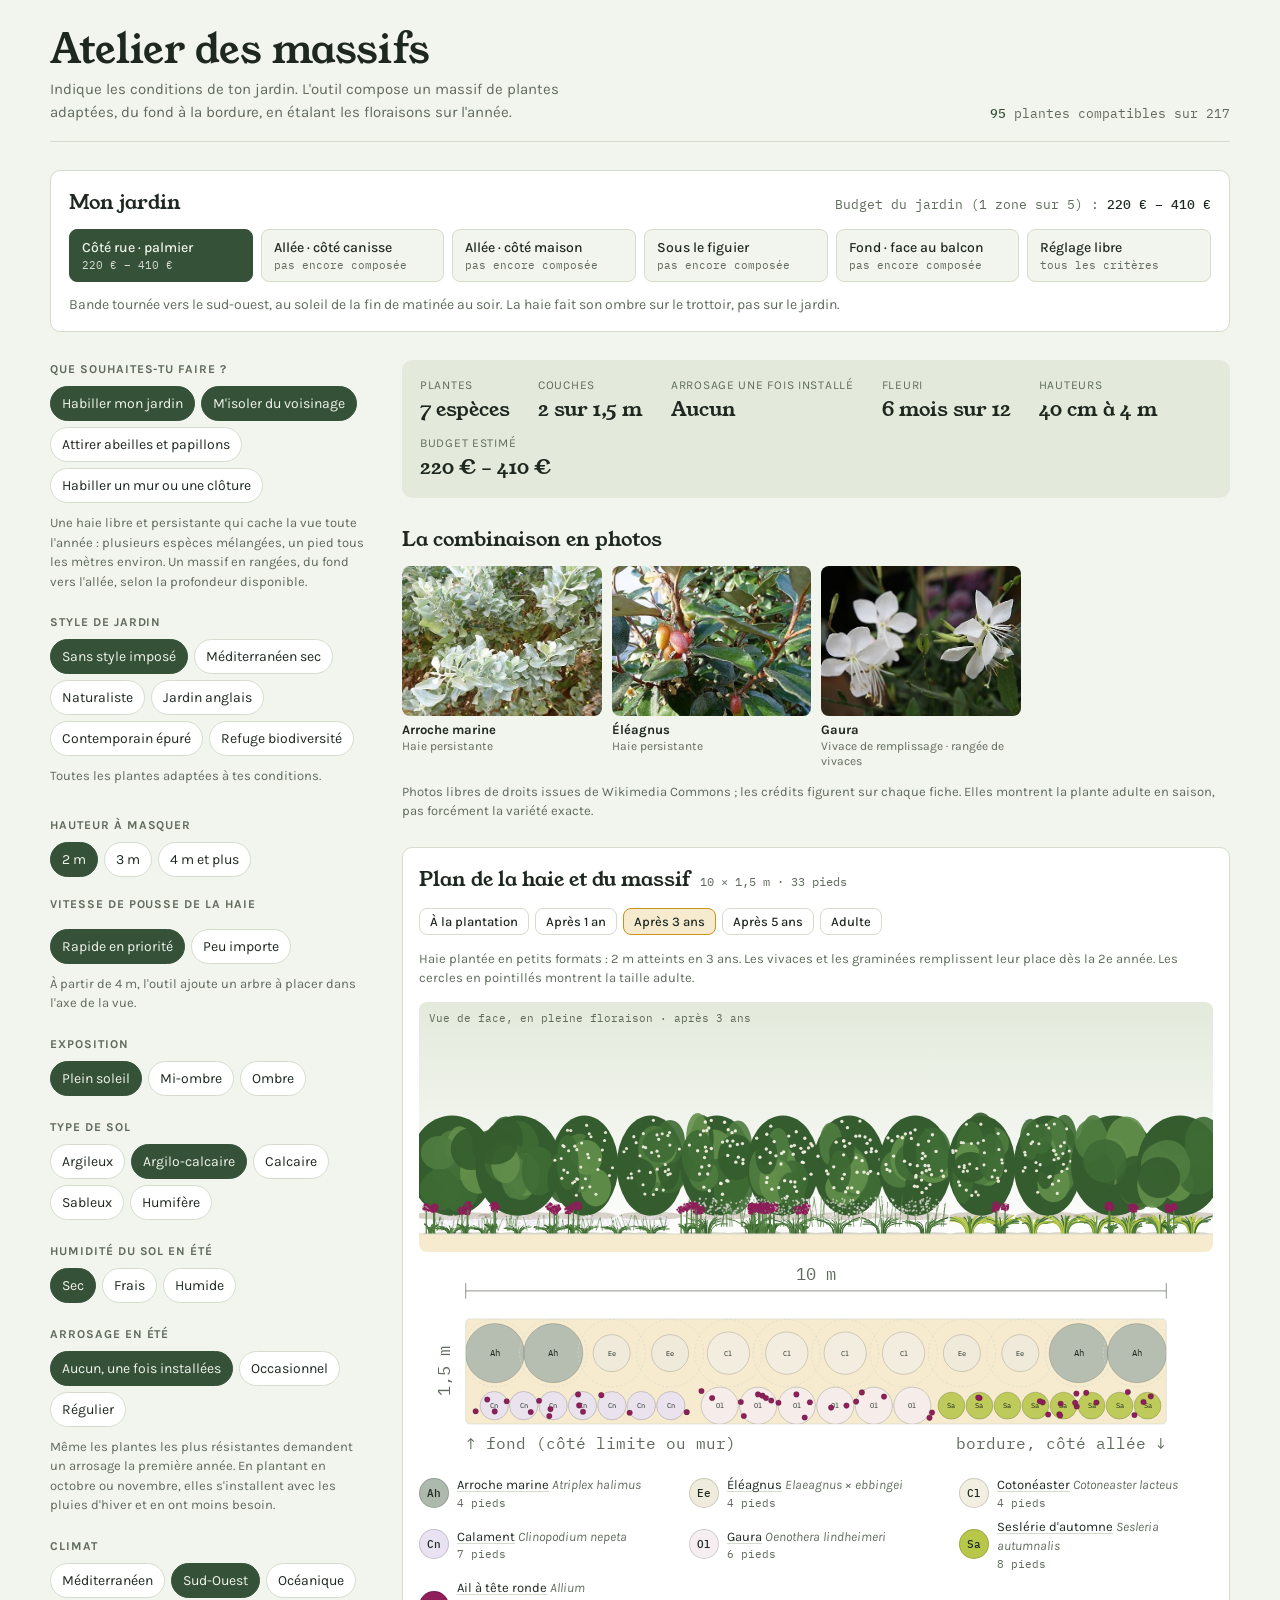
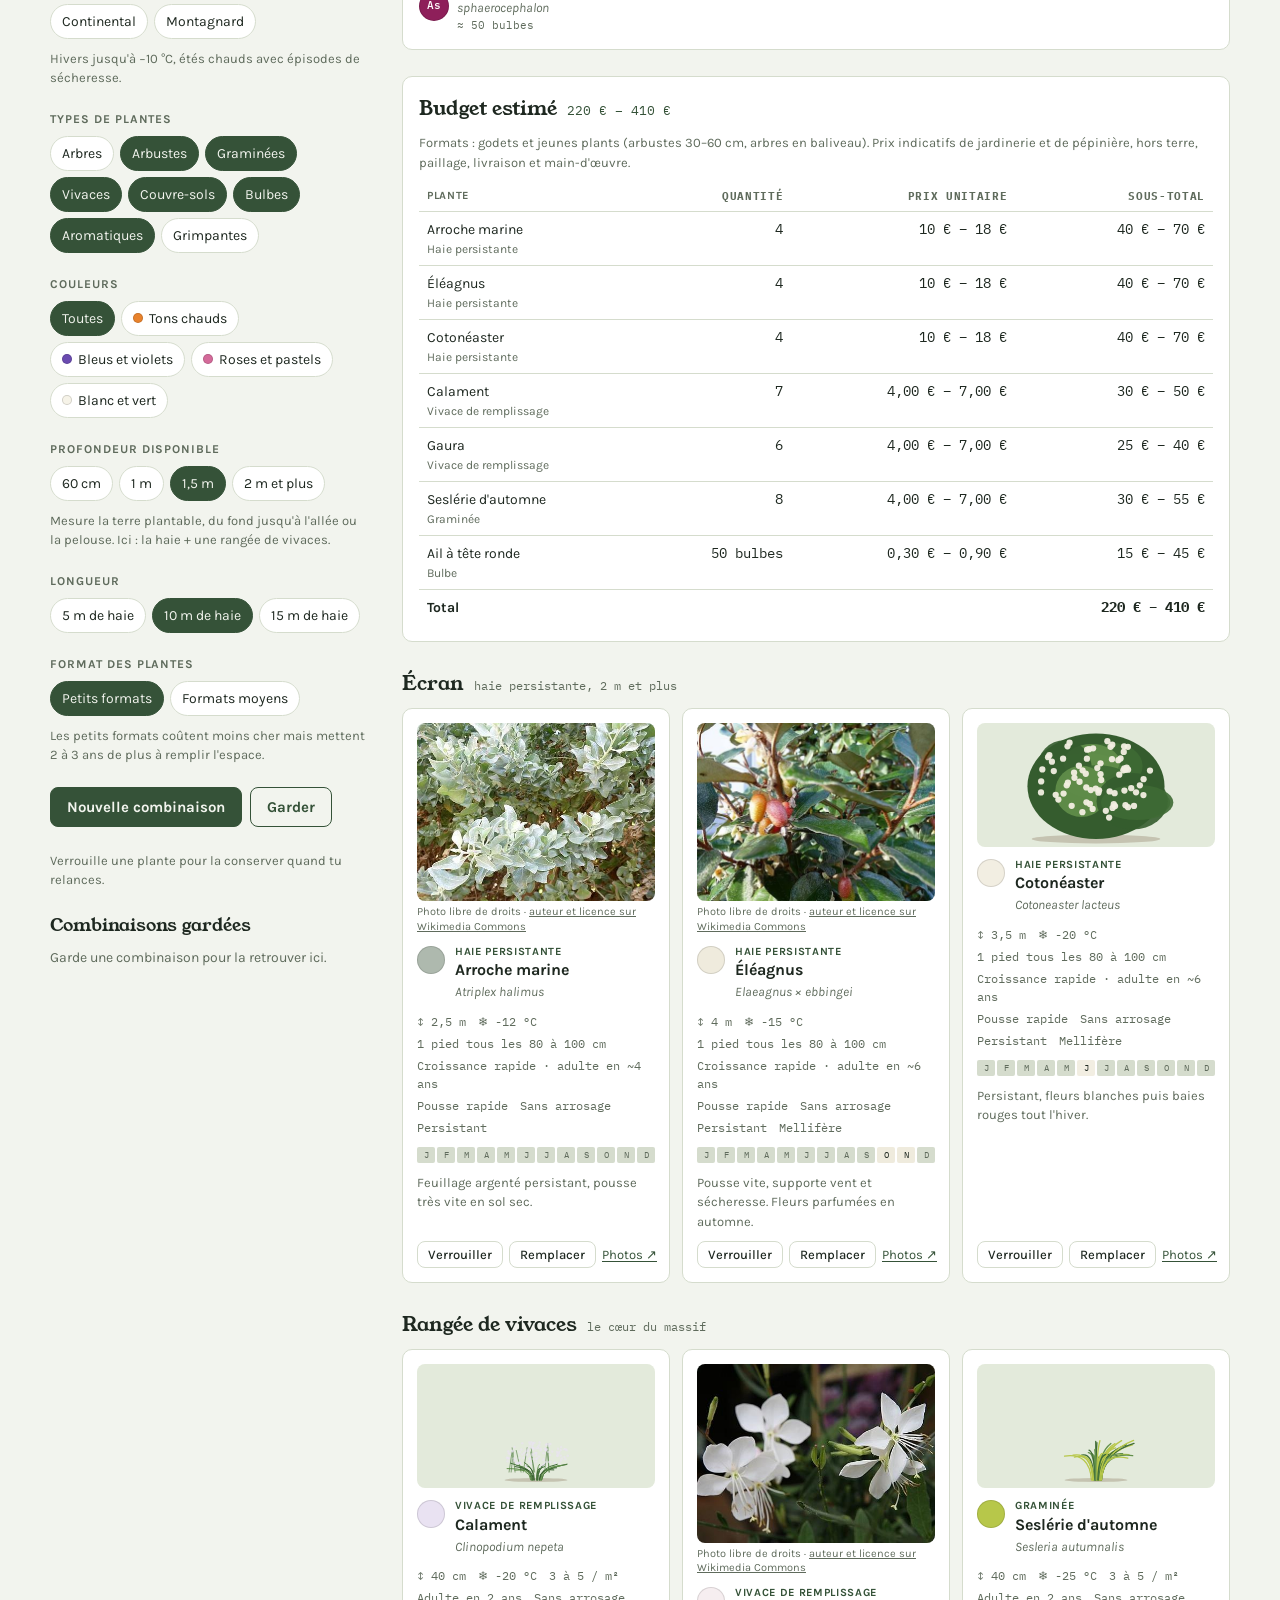
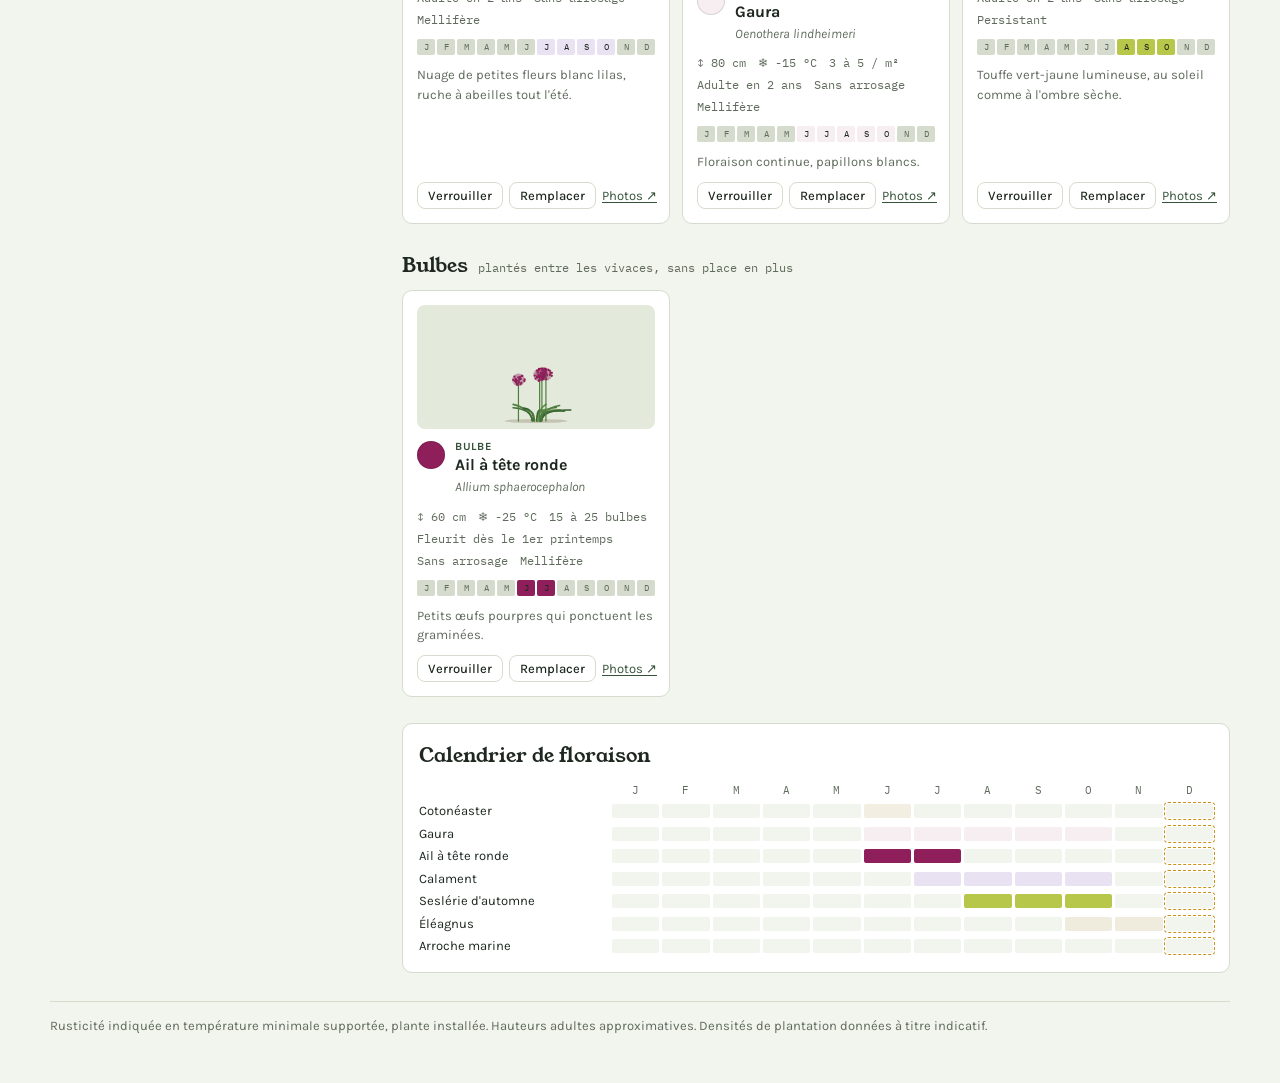
==== commit c63ce529: "Photo d'illustration pour chaque style de jardin, aperçu Gemini mis en pause Co-Authored-By: Claude " ====
--- a/index.html
+++ b/index.html
@@ -48,6 +48,10 @@
 .chip input:checked + span{background:var(--moss);border-color:var(--moss);color:var(--bg)}
 .chip input:focus-visible + span{outline:2px solid var(--pollen);outline-offset:2px}
 .hint{font-size:13px;color:var(--muted);margin:2px 0 0}
+.style-ph{margin:10px 0 0;border-radius:10px;overflow:hidden;background:#e6eadf}
+.style-ph img{display:block;width:100%;aspect-ratio:4/3;object-fit:cover}
+.style-ph figcaption{font-size:11.5px;color:var(--muted);padding:6px 2px 0;background:var(--bg,transparent)}
+.style-ph figcaption a{color:inherit}
 .sw{width:10px;height:10px;border-radius:50%;display:inline-block;border:1px solid rgba(0,0,0,.15)}
 
 .actions{display:flex;gap:8px;flex-wrap:wrap}
@@ -192,7 +196,7 @@
       <fieldset>
         <legend>Style de jardin</legend>
         <div class="chips" id="f-style"></div>
-        <p class="hint" id="style-hint"></p>
+        <p class="hint" id="style-hint"></p><div id="style-ph"></div>
       </fieldset>
       <fieldset id="fs-haut">
         <legend>Hauteur à masquer</legend>
@@ -611,6 +615,13 @@
   sauvage:{label:"Refuge pour la biodiversité", hint:"Plantes mellifères, baies pour les oiseaux et espèces locales. Un jardin vivant qui demande peu d'entretien.",
     re:/Centranthus|Origanum|Thymus|Viburnum tinus|Cornus|Pyracantha|Lonicera|Echinops|Achillea|Verbena|nemorosa|Nepeta|officinalis|Hylotelephium|Arbutus|Phillyrea|Laurus|Quercus ilex|Elaeagnus|Rosa|Agastache|Cistus|Lavandula|Echinacea|Erigeron|Digitalis|Geranium|Ceanothus|Cercis|Koelreuteria|Muscari|Narcissus|Cyclamen|Hedera|Atriplex/}
 };
+// Photos d'illustration des styles (Wikimedia Commons, licences libres : la page source indique l'auteur et la licence).
+const STYLE_PHOTOS = {"med": {"src": "https://upload.wikimedia.org/wikipedia/commons/thumb/5/56/Luxembourg_Schwebsange_Jardin_m%C3%A9diterran%C3%A9en_02.jpg/640px-Luxembourg_Schwebsange_Jardin_m%C3%A9diterran%C3%A9en_02.jpg", "page": "https://commons.wikimedia.org/wiki/File:Luxembourg_Schwebsange_Jardin_m%C3%A9diterran%C3%A9en_02.jpg", "cap": "Jardin méditerranéen de Schwebsange (Luxembourg)"}, "nat": {"src": "https://upload.wikimedia.org/wikipedia/commons/thumb/c/c5/Piet_Oudolf_Tuin%2C_Voorlinden%2C_September_2025.jpg/640px-Piet_Oudolf_Tuin%2C_Voorlinden%2C_September_2025.jpg", "page": "https://commons.wikimedia.org/wiki/File:Piet_Oudolf_Tuin%2C_Voorlinden%2C_September_2025.jpg", "cap": "Jardin de Piet Oudolf à Voorlinden (Pays-Bas)"}, "anglais": {"src": "https://upload.wikimedia.org/wikipedia/commons/thumb/a/ae/The_Long_Border%2C_Great_Dixter_%28geograph_3970801%29.jpg/640px-The_Long_Border%2C_Great_Dixter_%28geograph_3970801%29.jpg", "page": "https://commons.wikimedia.org/wiki/File:The_Long_Border%2C_Great_Dixter_%28geograph_3970801%29.jpg", "cap": "La longue bordure de Great Dixter (Angleterre)"}, "contemporain": {"src": "https://upload.wikimedia.org/wikipedia/commons/thumb/2/2e/Grass_Garden_at_Kew_-_geograph.org.uk_-_63996.jpg/640px-Grass_Garden_at_Kew_-_geograph.org.uk_-_63996.jpg", "page": "https://commons.wikimedia.org/wiki/File:Grass_Garden_at_Kew_-_geograph.org.uk_-_63996.jpg", "cap": "Jardin de graminées de Kew (Londres)"}, "sauvage": {"src": "https://upload.wikimedia.org/wikipedia/commons/thumb/6/60/Gunnersbury_Triangle_Wildflower_Meadow_with_Bumblebee.JPG/640px-Gunnersbury_Triangle_Wildflower_Meadow_with_Bumblebee.JPG", "page": "https://commons.wikimedia.org/wiki/File:Gunnersbury_Triangle_Wildflower_Meadow_with_Bumblebee.JPG", "cap": "Prairie fleurie de Gunnersbury Triangle (Londres)"}};
+function styleFigure(k){
+  const ph = STYLE_PHOTOS[k];
+  if(!ph) return "";
+  return `<figure class="style-ph"><img src="${ph.src}" alt="Exemple de style : ${ph.cap}" loading="lazy" referrerpolicy="no-referrer" onerror="this.parentNode.remove()"><figcaption>${ph.cap} · <a href="${ph.page}" target="_blank" rel="noopener">Wikimedia Commons ↗</a></figcaption></figure>`;
+}
 const inStyle = p => !STYLES[state.style].re || (p.x ? (p.x.styles||[]).includes(state.style) : STYLES[state.style].re.test(p.latin));
 const WATER_LBL = {1:"Sans arrosage",2:"Arrosage occasionnel",3:"Arrosage régulier"};
 const isEcran = p => p.type==="arbuste" && p.h>=(+state.haut)*100 && evergreen(p);
@@ -1221,6 +1232,7 @@
 function render(nCompat, missing){
   document.getElementById("fs-haut").hidden = !goals().hedge;
   document.getElementById("style-hint").textContent = STYLES[state.style].hint;
+  document.getElementById("style-ph").innerHTML = styleFigure(state.style);
   const RL = rowLayers(), G0 = goals();
   const parts = [G0.hedge?"la haie":null, G0.wall?"une grimpante sur le support":null, ...RL.map(layerName)].filter(Boolean);
   document.getElementById("prof-hint").textContent = `Mesure la terre plantable, du fond jusqu'à l'allée ou la pelouse. Ici : ${parts.join(" + ")||"aucune rangée"}.`
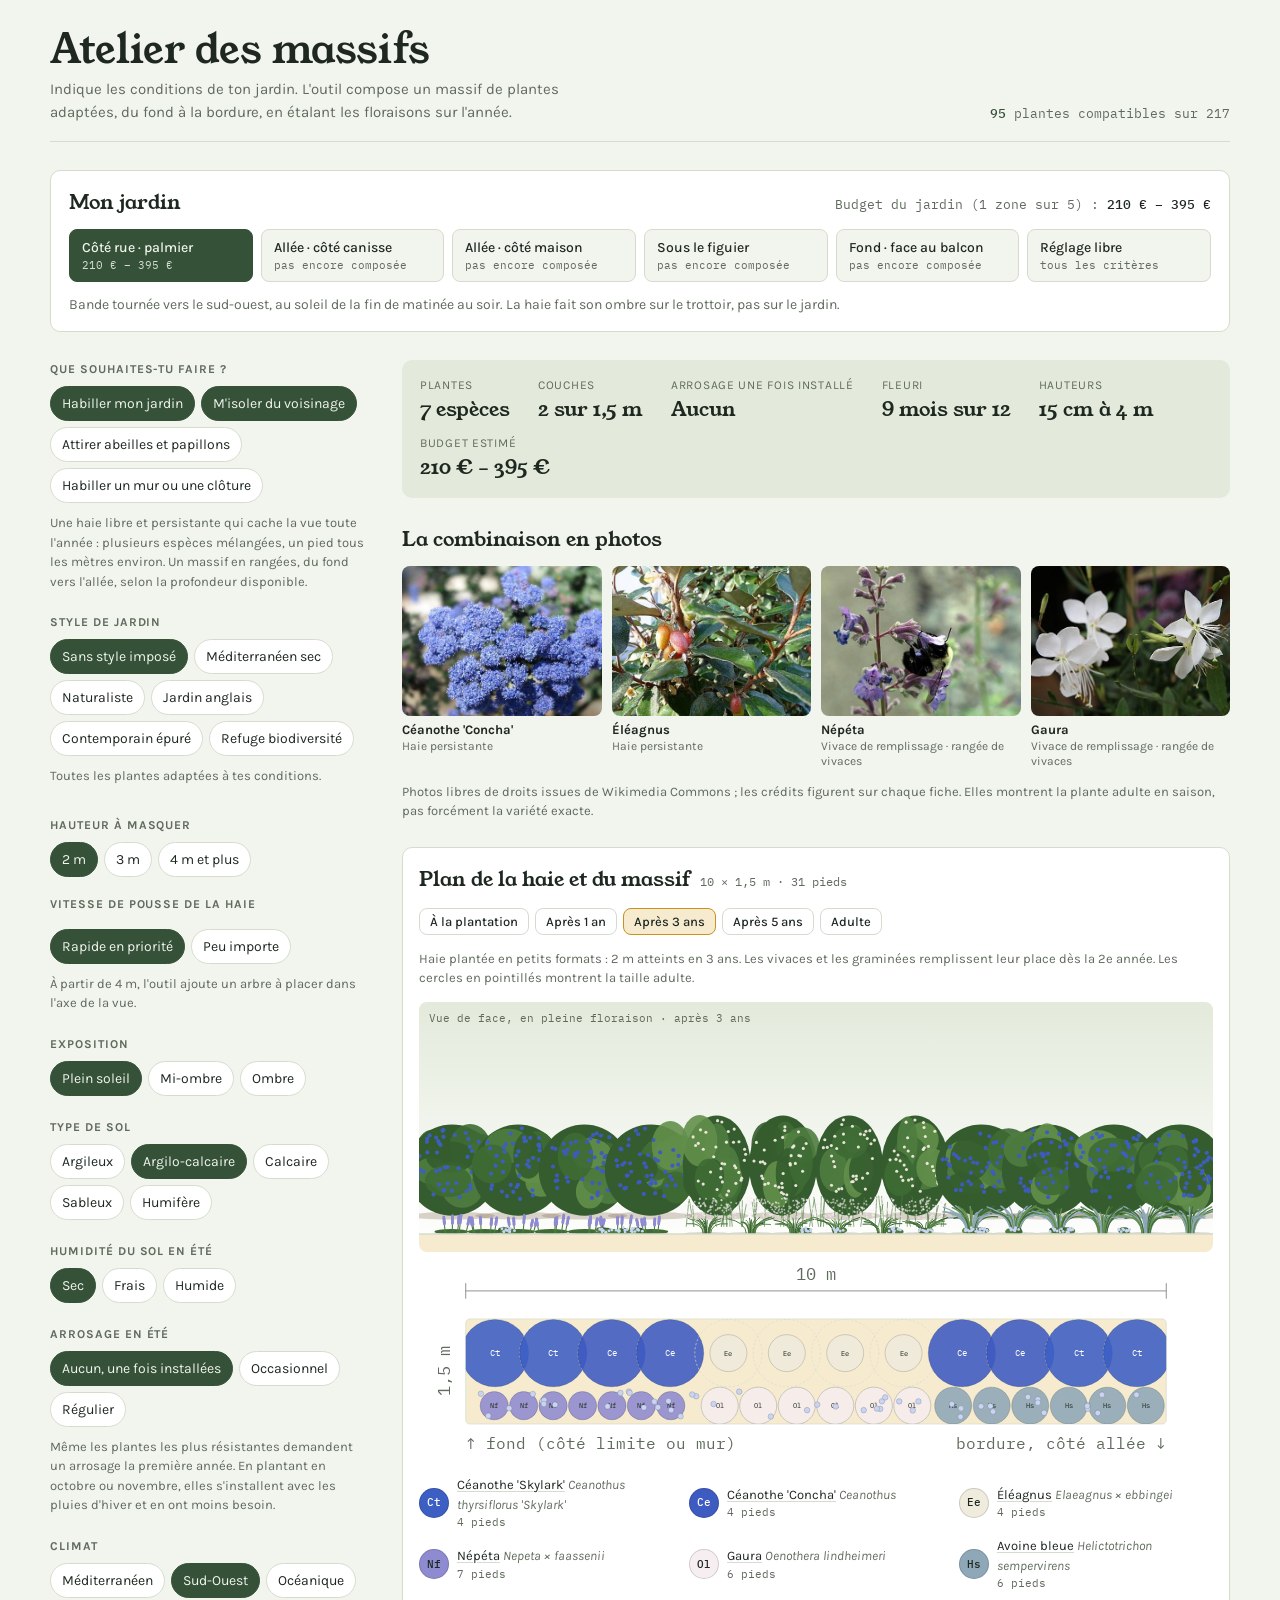
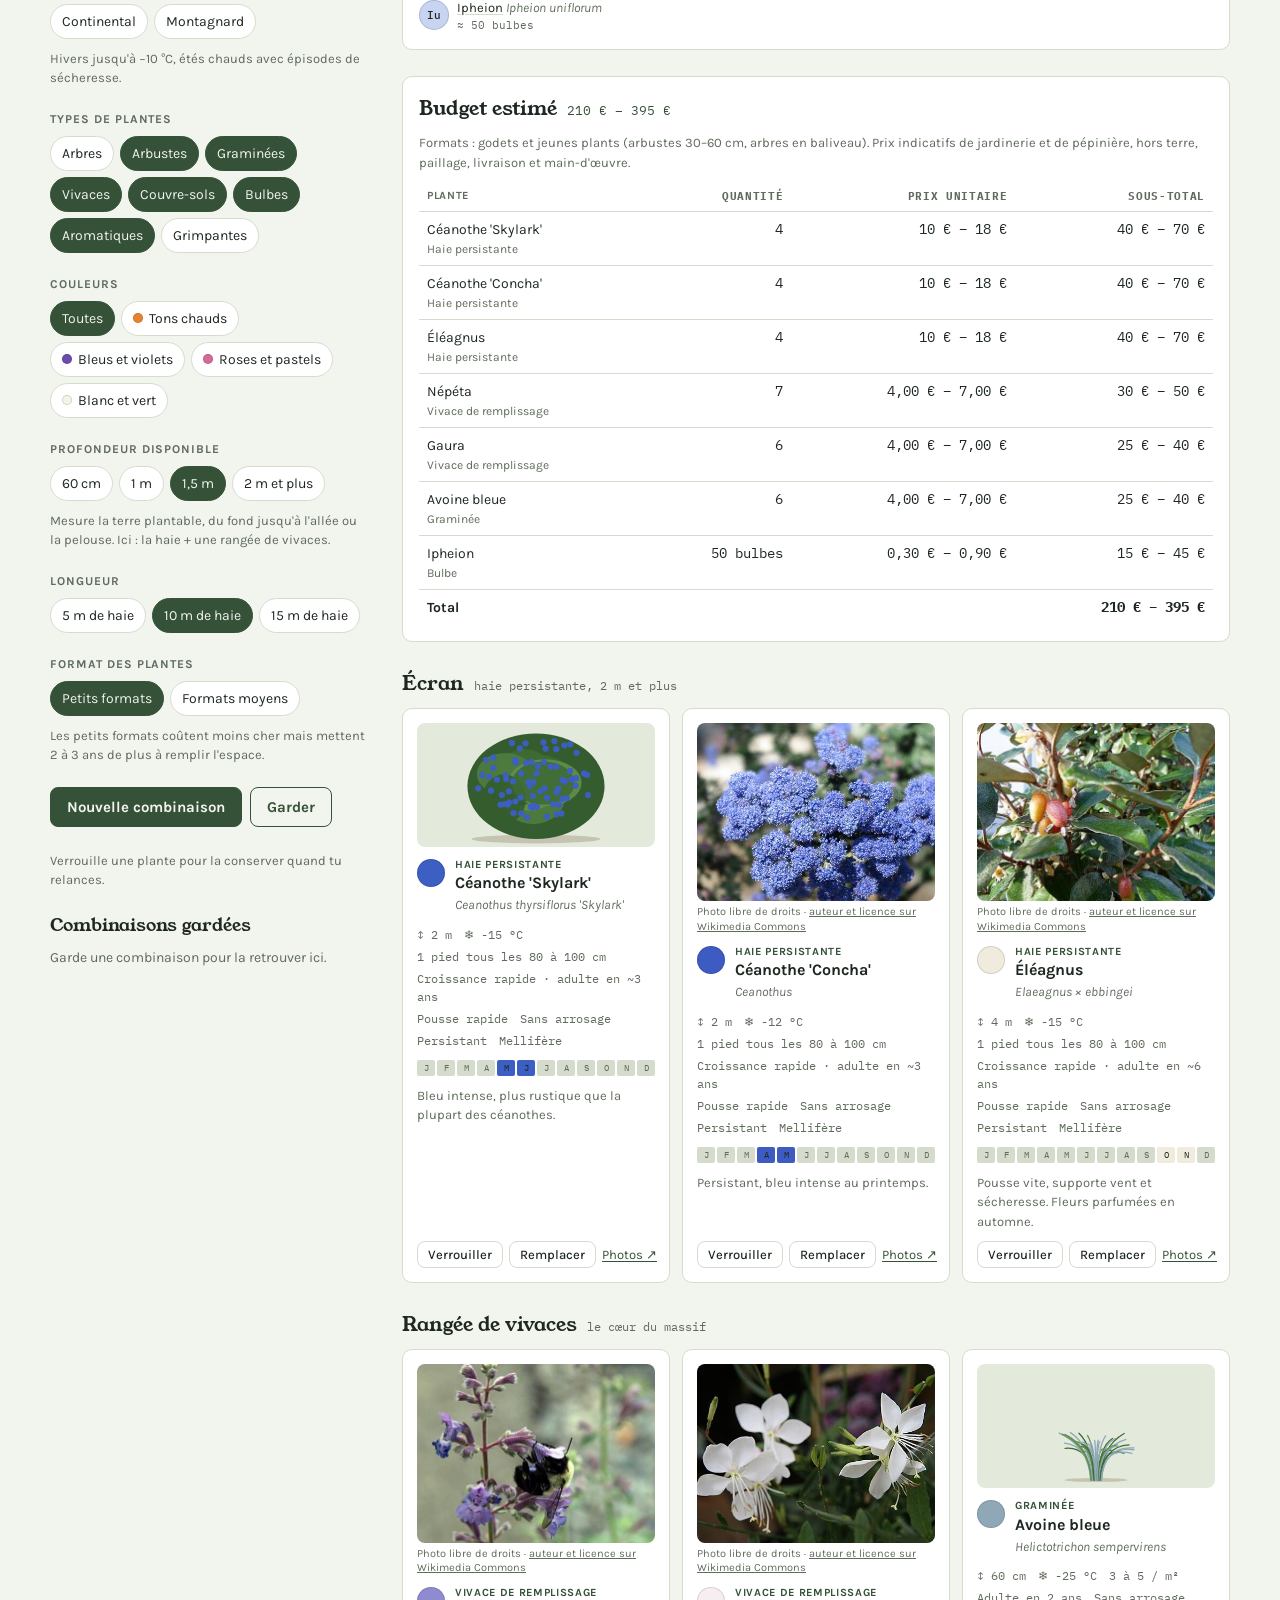
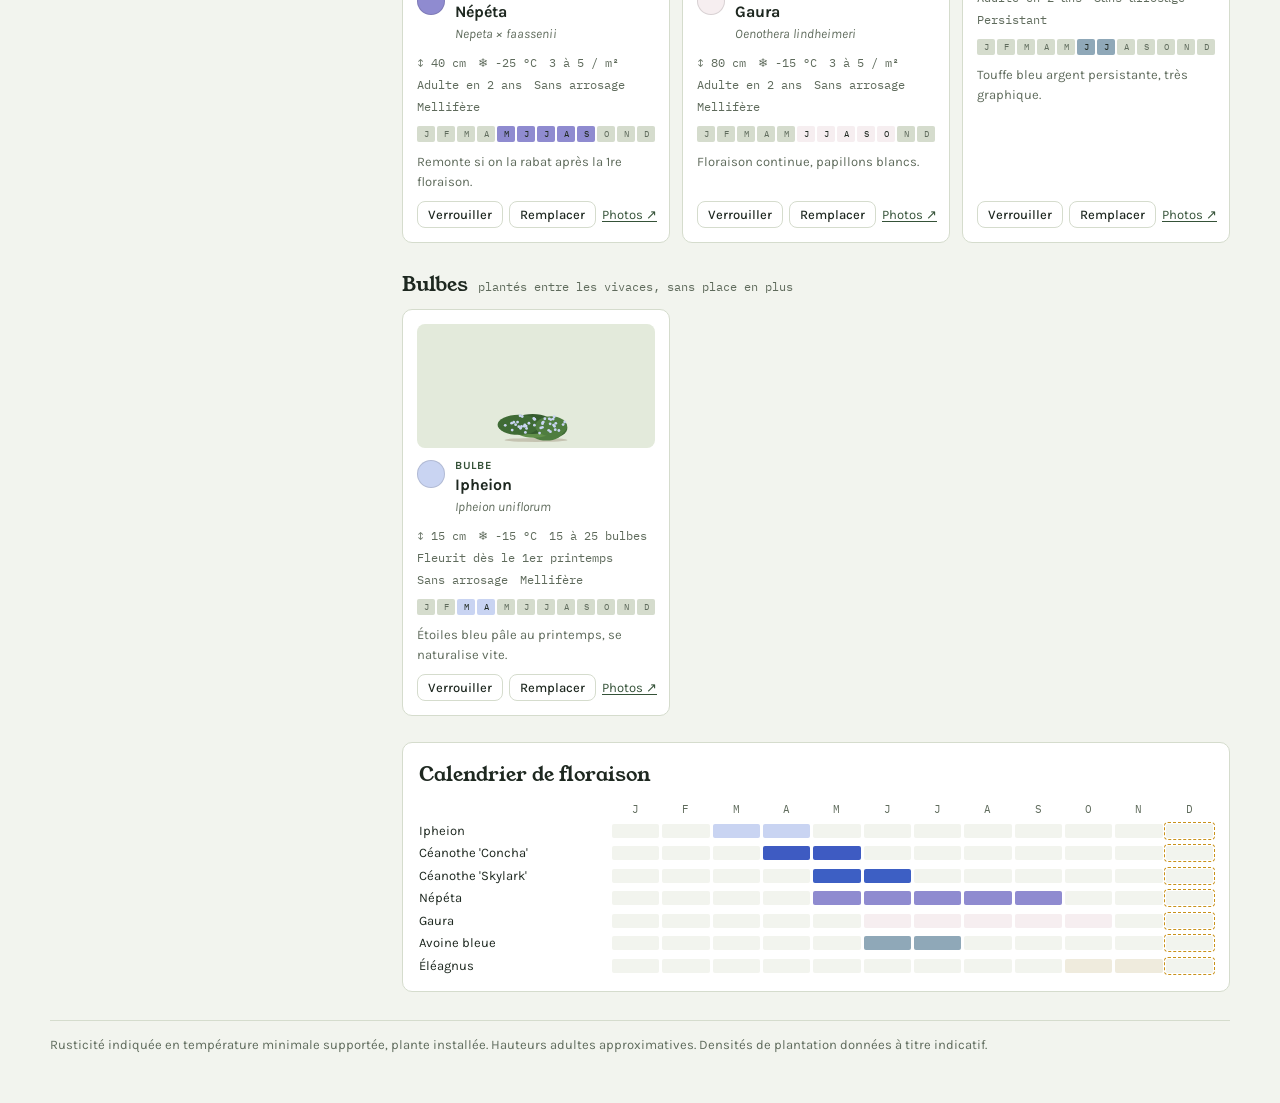
==== commit 28ace263: "Photos de style : vignettes en 500 px Co-Authored-By: Claude Opus 5.5 <noreply@anthropic.com> Claude" ====
--- a/index.html
+++ b/index.html
@@ -616,7 +616,7 @@
     re:/Centranthus|Origanum|Thymus|Viburnum tinus|Cornus|Pyracantha|Lonicera|Echinops|Achillea|Verbena|nemorosa|Nepeta|officinalis|Hylotelephium|Arbutus|Phillyrea|Laurus|Quercus ilex|Elaeagnus|Rosa|Agastache|Cistus|Lavandula|Echinacea|Erigeron|Digitalis|Geranium|Ceanothus|Cercis|Koelreuteria|Muscari|Narcissus|Cyclamen|Hedera|Atriplex/}
 };
 // Photos d'illustration des styles (Wikimedia Commons, licences libres : la page source indique l'auteur et la licence).
-const STYLE_PHOTOS = {"med": {"src": "https://upload.wikimedia.org/wikipedia/commons/thumb/5/56/Luxembourg_Schwebsange_Jardin_m%C3%A9diterran%C3%A9en_02.jpg/640px-Luxembourg_Schwebsange_Jardin_m%C3%A9diterran%C3%A9en_02.jpg", "page": "https://commons.wikimedia.org/wiki/File:Luxembourg_Schwebsange_Jardin_m%C3%A9diterran%C3%A9en_02.jpg", "cap": "Jardin méditerranéen de Schwebsange (Luxembourg)"}, "nat": {"src": "https://upload.wikimedia.org/wikipedia/commons/thumb/c/c5/Piet_Oudolf_Tuin%2C_Voorlinden%2C_September_2025.jpg/640px-Piet_Oudolf_Tuin%2C_Voorlinden%2C_September_2025.jpg", "page": "https://commons.wikimedia.org/wiki/File:Piet_Oudolf_Tuin%2C_Voorlinden%2C_September_2025.jpg", "cap": "Jardin de Piet Oudolf à Voorlinden (Pays-Bas)"}, "anglais": {"src": "https://upload.wikimedia.org/wikipedia/commons/thumb/a/ae/The_Long_Border%2C_Great_Dixter_%28geograph_3970801%29.jpg/640px-The_Long_Border%2C_Great_Dixter_%28geograph_3970801%29.jpg", "page": "https://commons.wikimedia.org/wiki/File:The_Long_Border%2C_Great_Dixter_%28geograph_3970801%29.jpg", "cap": "La longue bordure de Great Dixter (Angleterre)"}, "contemporain": {"src": "https://upload.wikimedia.org/wikipedia/commons/thumb/2/2e/Grass_Garden_at_Kew_-_geograph.org.uk_-_63996.jpg/640px-Grass_Garden_at_Kew_-_geograph.org.uk_-_63996.jpg", "page": "https://commons.wikimedia.org/wiki/File:Grass_Garden_at_Kew_-_geograph.org.uk_-_63996.jpg", "cap": "Jardin de graminées de Kew (Londres)"}, "sauvage": {"src": "https://upload.wikimedia.org/wikipedia/commons/thumb/6/60/Gunnersbury_Triangle_Wildflower_Meadow_with_Bumblebee.JPG/640px-Gunnersbury_Triangle_Wildflower_Meadow_with_Bumblebee.JPG", "page": "https://commons.wikimedia.org/wiki/File:Gunnersbury_Triangle_Wildflower_Meadow_with_Bumblebee.JPG", "cap": "Prairie fleurie de Gunnersbury Triangle (Londres)"}};
+const STYLE_PHOTOS = {"med": {"src": "https://upload.wikimedia.org/wikipedia/commons/thumb/5/56/Luxembourg_Schwebsange_Jardin_m%C3%A9diterran%C3%A9en_02.jpg/500px-Luxembourg_Schwebsange_Jardin_m%C3%A9diterran%C3%A9en_02.jpg", "page": "https://commons.wikimedia.org/wiki/File:Luxembourg_Schwebsange_Jardin_m%C3%A9diterran%C3%A9en_02.jpg", "cap": "Jardin méditerranéen de Schwebsange (Luxembourg)"}, "nat": {"src": "https://upload.wikimedia.org/wikipedia/commons/thumb/c/c5/Piet_Oudolf_Tuin%2C_Voorlinden%2C_September_2025.jpg/500px-Piet_Oudolf_Tuin%2C_Voorlinden%2C_September_2025.jpg", "page": "https://commons.wikimedia.org/wiki/File:Piet_Oudolf_Tuin%2C_Voorlinden%2C_September_2025.jpg", "cap": "Jardin de Piet Oudolf à Voorlinden (Pays-Bas)"}, "anglais": {"src": "https://upload.wikimedia.org/wikipedia/commons/thumb/a/ae/The_Long_Border%2C_Great_Dixter_%28geograph_3970801%29.jpg/500px-The_Long_Border%2C_Great_Dixter_%28geograph_3970801%29.jpg", "page": "https://commons.wikimedia.org/wiki/File:The_Long_Border%2C_Great_Dixter_%28geograph_3970801%29.jpg", "cap": "La longue bordure de Great Dixter (Angleterre)"}, "contemporain": {"src": "https://upload.wikimedia.org/wikipedia/commons/thumb/2/2e/Grass_Garden_at_Kew_-_geograph.org.uk_-_63996.jpg/500px-Grass_Garden_at_Kew_-_geograph.org.uk_-_63996.jpg", "page": "https://commons.wikimedia.org/wiki/File:Grass_Garden_at_Kew_-_geograph.org.uk_-_63996.jpg", "cap": "Jardin de graminées de Kew (Londres)"}, "sauvage": {"src": "https://upload.wikimedia.org/wikipedia/commons/thumb/6/60/Gunnersbury_Triangle_Wildflower_Meadow_with_Bumblebee.JPG/500px-Gunnersbury_Triangle_Wildflower_Meadow_with_Bumblebee.JPG", "page": "https://commons.wikimedia.org/wiki/File:Gunnersbury_Triangle_Wildflower_Meadow_with_Bumblebee.JPG", "cap": "Prairie fleurie de Gunnersbury Triangle (Londres)"}};
 function styleFigure(k){
   const ph = STYLE_PHOTOS[k];
   if(!ph) return "";
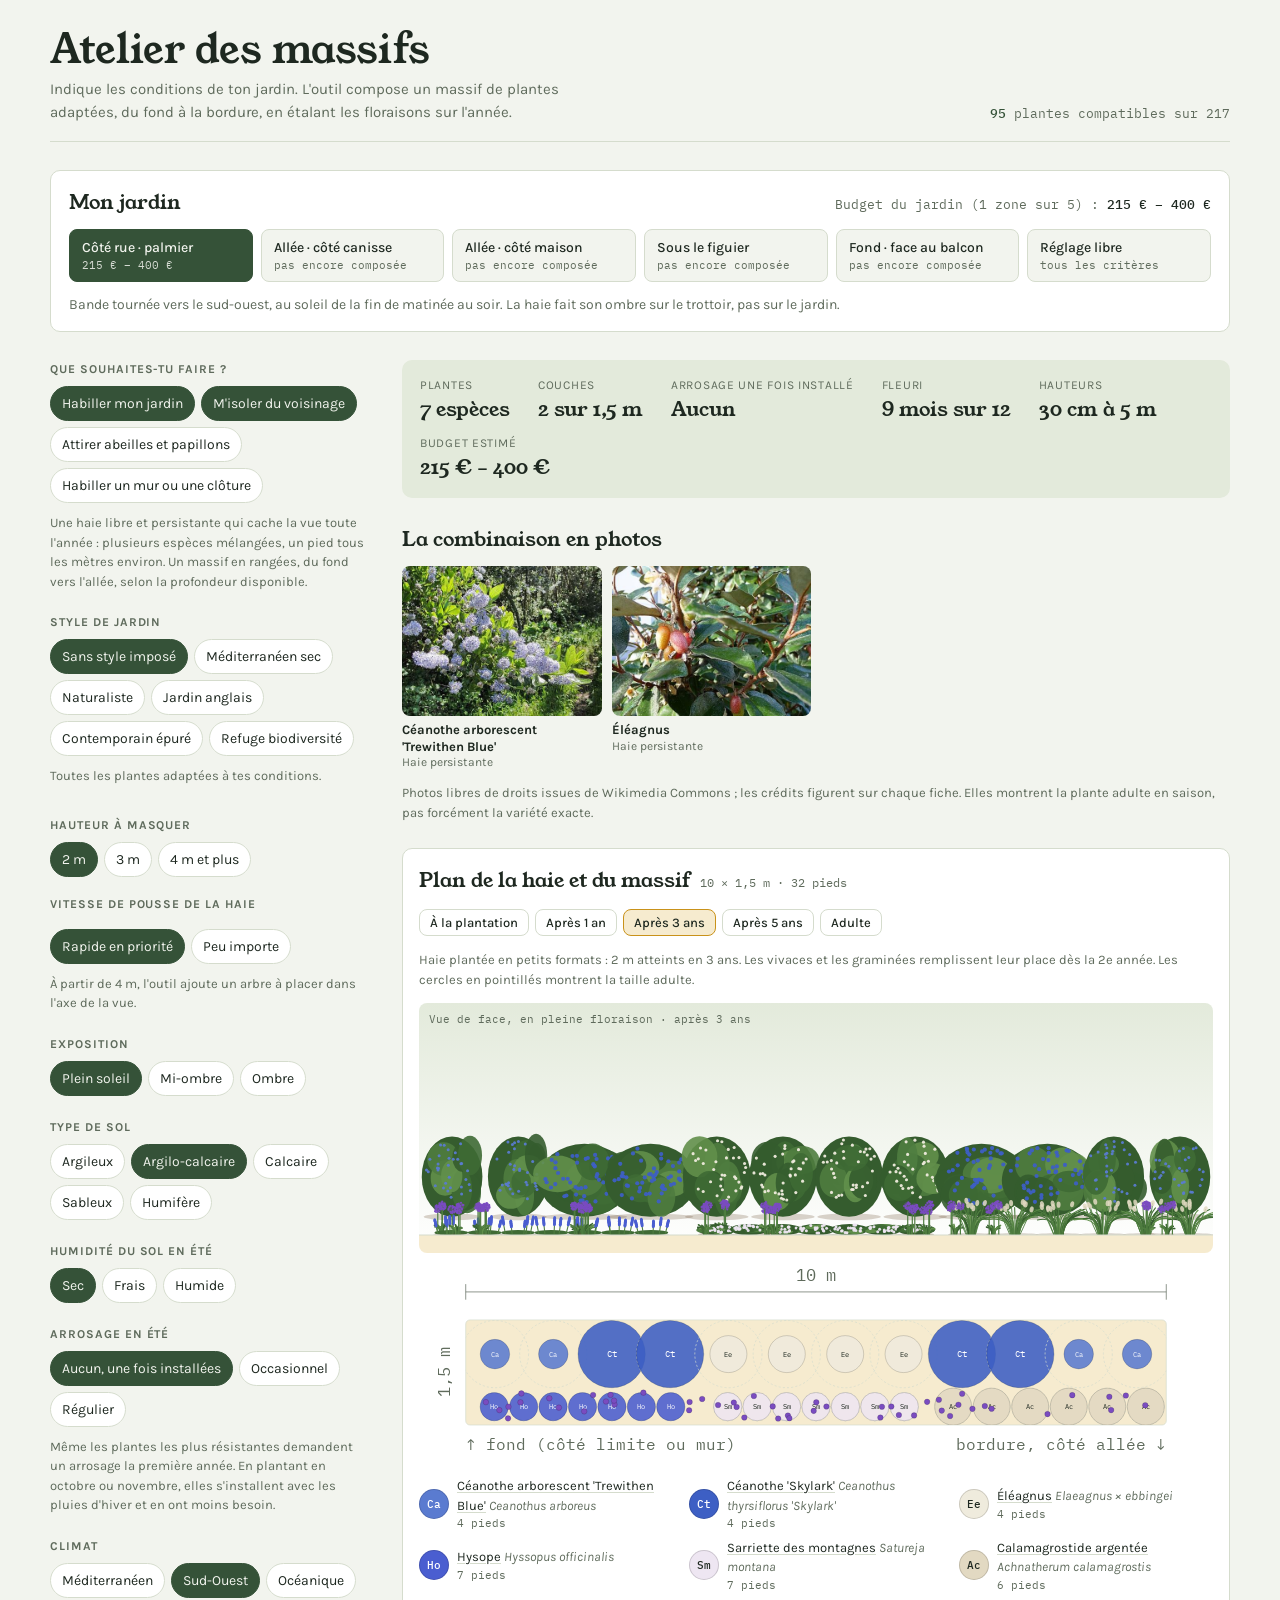
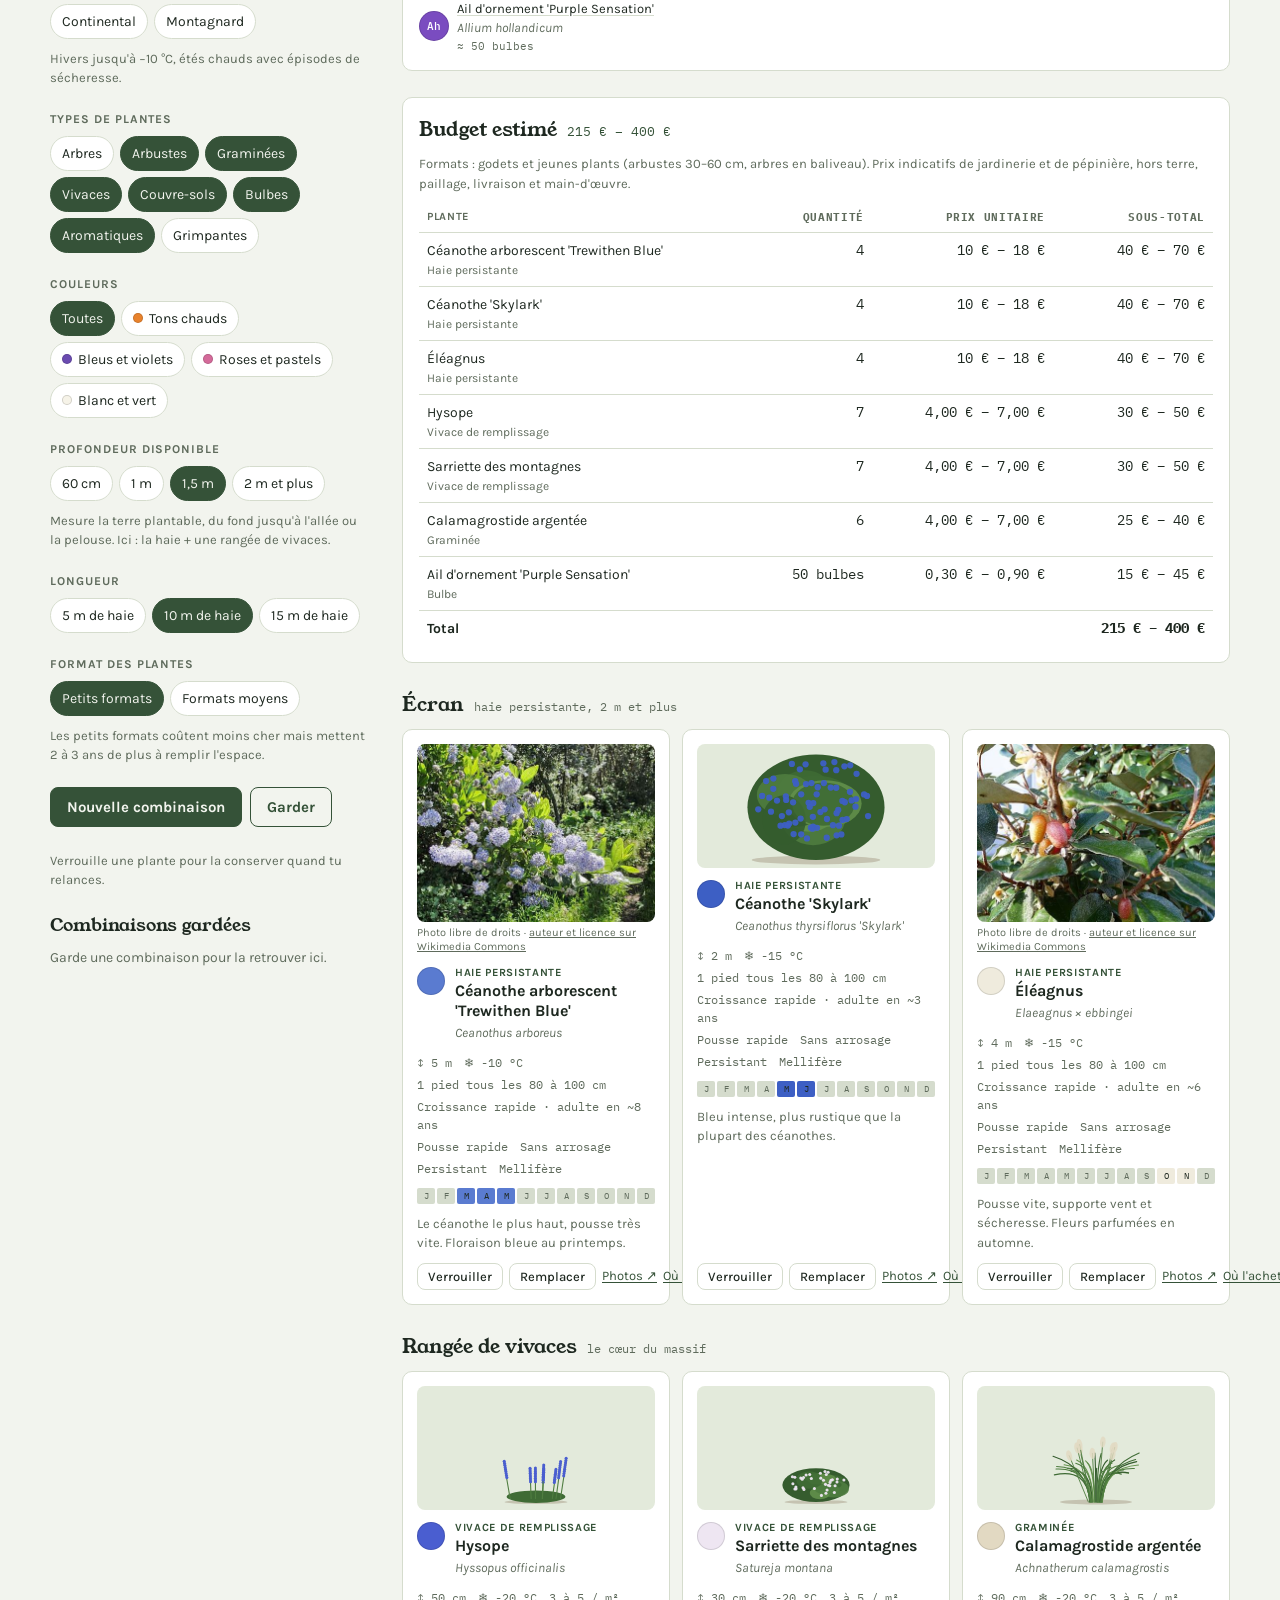
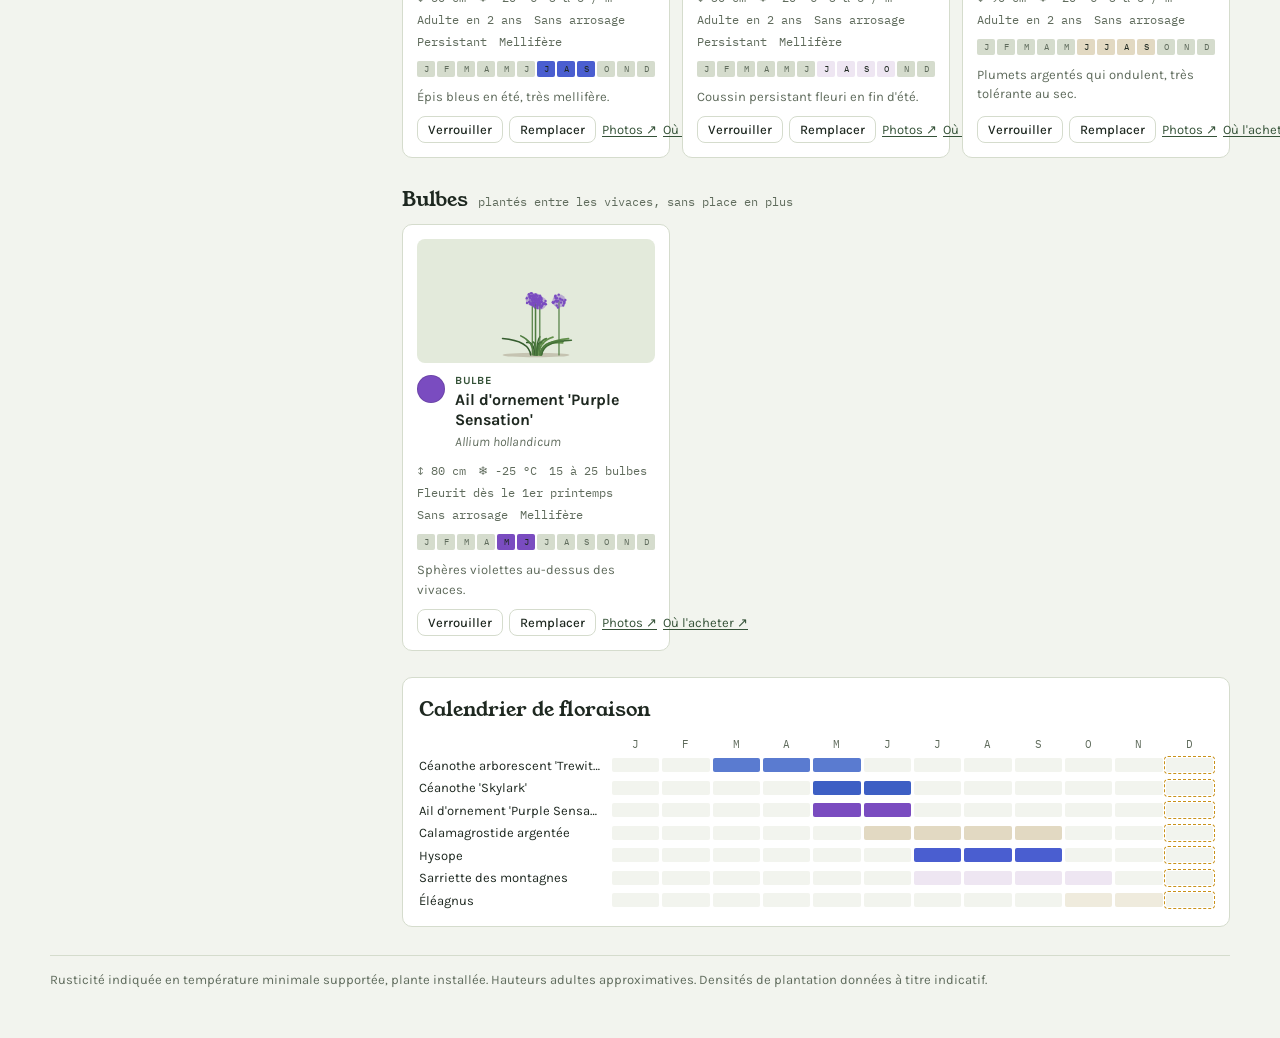
==== commit 78a58825: "Photos de style plus parlantes (hébergées avec l'app), liens Photos et Où l'acheter (Google Shopping" ====
--- a/index.html
+++ b/index.html
@@ -616,11 +616,11 @@
     re:/Centranthus|Origanum|Thymus|Viburnum tinus|Cornus|Pyracantha|Lonicera|Echinops|Achillea|Verbena|nemorosa|Nepeta|officinalis|Hylotelephium|Arbutus|Phillyrea|Laurus|Quercus ilex|Elaeagnus|Rosa|Agastache|Cistus|Lavandula|Echinacea|Erigeron|Digitalis|Geranium|Ceanothus|Cercis|Koelreuteria|Muscari|Narcissus|Cyclamen|Hedera|Atriplex/}
 };
 // Photos d'illustration des styles (Wikimedia Commons, licences libres : la page source indique l'auteur et la licence).
-const STYLE_PHOTOS = {"med": {"src": "https://upload.wikimedia.org/wikipedia/commons/thumb/5/56/Luxembourg_Schwebsange_Jardin_m%C3%A9diterran%C3%A9en_02.jpg/500px-Luxembourg_Schwebsange_Jardin_m%C3%A9diterran%C3%A9en_02.jpg", "page": "https://commons.wikimedia.org/wiki/File:Luxembourg_Schwebsange_Jardin_m%C3%A9diterran%C3%A9en_02.jpg", "cap": "Jardin méditerranéen de Schwebsange (Luxembourg)"}, "nat": {"src": "https://upload.wikimedia.org/wikipedia/commons/thumb/c/c5/Piet_Oudolf_Tuin%2C_Voorlinden%2C_September_2025.jpg/500px-Piet_Oudolf_Tuin%2C_Voorlinden%2C_September_2025.jpg", "page": "https://commons.wikimedia.org/wiki/File:Piet_Oudolf_Tuin%2C_Voorlinden%2C_September_2025.jpg", "cap": "Jardin de Piet Oudolf à Voorlinden (Pays-Bas)"}, "anglais": {"src": "https://upload.wikimedia.org/wikipedia/commons/thumb/a/ae/The_Long_Border%2C_Great_Dixter_%28geograph_3970801%29.jpg/500px-The_Long_Border%2C_Great_Dixter_%28geograph_3970801%29.jpg", "page": "https://commons.wikimedia.org/wiki/File:The_Long_Border%2C_Great_Dixter_%28geograph_3970801%29.jpg", "cap": "La longue bordure de Great Dixter (Angleterre)"}, "contemporain": {"src": "https://upload.wikimedia.org/wikipedia/commons/thumb/2/2e/Grass_Garden_at_Kew_-_geograph.org.uk_-_63996.jpg/500px-Grass_Garden_at_Kew_-_geograph.org.uk_-_63996.jpg", "page": "https://commons.wikimedia.org/wiki/File:Grass_Garden_at_Kew_-_geograph.org.uk_-_63996.jpg", "cap": "Jardin de graminées de Kew (Londres)"}, "sauvage": {"src": "https://upload.wikimedia.org/wikipedia/commons/thumb/6/60/Gunnersbury_Triangle_Wildflower_Meadow_with_Bumblebee.JPG/500px-Gunnersbury_Triangle_Wildflower_Meadow_with_Bumblebee.JPG", "page": "https://commons.wikimedia.org/wiki/File:Gunnersbury_Triangle_Wildflower_Meadow_with_Bumblebee.JPG", "cap": "Prairie fleurie de Gunnersbury Triangle (Londres)"}};
+const STYLE_PHOTOS = {"med": {"src": "https://upload.wikimedia.org/wikipedia/commons/thumb/3/35/Lavender_Field_Provence_France_021.JPG/500px-Lavender_Field_Provence_France_021.JPG", "page": "https://commons.wikimedia.org/wiki/File:Lavender_Field_Provence_France_021.JPG", "cap": "Lavandes et oliviers en Provence", "pos": "50% 60%"}, "nat": {"src": "https://upload.wikimedia.org/wikipedia/commons/thumb/9/9f/AZBG_Ecinachea.jpg/500px-AZBG_Ecinachea.jpg", "page": "https://commons.wikimedia.org/wiki/File:AZBG_Ecinachea.jpg", "cap": "Échinacées en prairie fleurie", "pos": "50% 50%"}, "anglais": {"src": "https://upload.wikimedia.org/wikipedia/commons/thumb/b/b6/HIDCOTE_MANOR.JPG/500px-HIDCOTE_MANOR.JPG", "page": "https://commons.wikimedia.org/wiki/File:HIDCOTE_MANOR.JPG", "cap": "Les bordures fleuries de Hidcote (Angleterre)", "pos": "50% 70%"}, "contemporain": {"src": "https://upload.wikimedia.org/wikipedia/commons/thumb/d/d2/Hidcote_Manor_Garden_02.jpg/500px-Hidcote_Manor_Garden_02.jpg", "page": "https://commons.wikimedia.org/wiki/File:Hidcote_Manor_Garden_02.jpg", "cap": "Charmes taillés à Hidcote (Angleterre)", "pos": "50% 50%"}, "sauvage": {"src": "https://upload.wikimedia.org/wikipedia/commons/thumb/6/60/Gunnersbury_Triangle_Wildflower_Meadow_with_Bumblebee.JPG/500px-Gunnersbury_Triangle_Wildflower_Meadow_with_Bumblebee.JPG", "page": "https://commons.wikimedia.org/wiki/File:Gunnersbury_Triangle_Wildflower_Meadow_with_Bumblebee.JPG", "cap": "Bleuets, coquelicots et bourdon (Londres)", "pos": "50% 40%"}};
 function styleFigure(k){
   const ph = STYLE_PHOTOS[k];
   if(!ph) return "";
-  return `<figure class="style-ph"><img src="${ph.src}" alt="Exemple de style : ${ph.cap}" loading="lazy" referrerpolicy="no-referrer" onerror="this.parentNode.remove()"><figcaption>${ph.cap} · <a href="${ph.page}" target="_blank" rel="noopener">Wikimedia Commons ↗</a></figcaption></figure>`;
+  return `<figure class="style-ph"><img src="${`photos/style-${k}.jpg`}" style="object-position:${ph.pos||"50% 50%"}" alt="Exemple de style : ${ph.cap}" loading="lazy" referrerpolicy="no-referrer" onerror="this.parentNode.remove()"><figcaption>${ph.cap} · <a href="${ph.page}" target="_blank" rel="noopener">Wikimedia Commons ↗</a></figcaption></figure>`;
 }
 const inStyle = p => !STYLES[state.style].re || (p.x ? (p.x.styles||[]).includes(state.style) : STYLES[state.style].re.test(p.latin));
 const WATER_LBL = {1:"Sans arrosage",2:"Arrosage occasionnel",3:"Arrosage régulier"};
@@ -1167,6 +1167,11 @@
   const cv = (p.nom.match(/'[^']+'/)||[""])[0];
   return "https://www.google.com/search?tbm=isch&q="+encodeURIComponent((p.latin+" "+cv).trim());
 }
+// Google Shopping : pépinières et jardineries en ligne qui vendent la plante (nom latin + « plante » pour écarter graines et plantes artificielles).
+function shopUrl(p){
+  const cv = (p.nom.match(/'[^']+'/)||[""])[0];
+  return "https://www.google.com/search?tbm=shop&q="+encodeURIComponent((p.latin+" "+cv).trim()+(p.type==="bulbe"?" bulbes":" plante"));
+}
 // ---------- Photos (Wikimedia Commons, licences libres) ----------
 const PHOTOS = /*PHOTOS*/{"achillee-terracotta": {"page": "https://commons.wikimedia.org/wiki/File:Achillea_Terracotta_2zz.jpg", "artist": "", "license": ""}, "arbre-de-judee": {"page": "https://commons.wikimedia.org/wiki/File:Cercis_siliquastrum_spring.jpg", "artist": "", "license": ""}, "arroche-marine": {"page": "https://commons.wikimedia.org/wiki/File:Atriplex_halimus_kz1.JPG", "artist": "", "license": ""}, "buisson-ardent": {"page": "https://commons.wikimedia.org/wiki/File:Pyracantha.bush.arp.jpg", "artist": "", "license": ""}, "ceanothe-arborescent-trewithen-blue": {"page": "https://commons.wikimedia.org/wiki/File:Blue_blossom_ceanothus_%28Ceanothus_thyrsiflorus%29_on_Point_Reyes_Fire_Lane_Trail.jpg", "artist": "", "license": ""}, "ceanothe-concha": {"page": "https://commons.wikimedia.org/wiki/File:Ceanothus_-_California_lilac.jpg", "artist": "", "license": ""}, "echinops": {"page": "https://commons.wikimedia.org/wiki/File:Echinops_ritro_0010.JPG", "artist": "", "license": ""}, "eleagnus": {"page": "https://commons.wikimedia.org/wiki/File:Elaeagnus_ebbingei.jpg", "artist": "", "license": ""}, "gaura": {"page": "https://commons.wikimedia.org/wiki/File:Gaura_lindheimeri_Whirling_Butterflies_4zz.jpg", "artist": "", "license": ""}, "iris-des-jardins": {"page": "https://commons.wikimedia.org/wiki/File:Lirio_morado_-_Lirio_com%C3%BAn_-_C%C3%A1rdeno_%28Iris_germanica%29_%2814300433695%29.jpg", "artist": "", "license": ""}, "laurier-sauce": {"page": "https://commons.wikimedia.org/wiki/File:Laurus_nobilis_14zz.jpg", "artist": "", "license": ""}, "muhlenbergia": {"page": "https://commons.wikimedia.org/wiki/File:Muhlenbergia_capillaris_10zz.jpg", "artist": "", "license": ""}, "nepeta": {"page": "https://commons.wikimedia.org/wiki/File:Nepeta_x_faasenii_Walkers_Low_2zz.jpg", "artist": "", "license": ""}, "origan": {"page": "https://commons.wikimedia.org/wiki/File:-2019-08-05_Organo_%28Origanum_vulgare%29_flowers%2C_Trimingham.JPG", "artist": "", "license": ""}, "orpin-d-automne": {"page": "https://commons.wikimedia.org/wiki/File:Sedum_Herbstfreude.jpg", "artist": "", "license": ""}, "sauge-arbustive-hot-lips": {"page": "https://commons.wikimedia.org/wiki/File:Salvia_Hot_Lips.jpg", "artist": "", "license": ""}, "sauge-officinale": {"page": "https://commons.wikimedia.org/wiki/File:Salvia_officinalis.jpg", "artist": "", "license": ""}, "savonnier": {"page": "https://commons.wikimedia.org/wiki/File:Koelreuteria_paniculata_B.jpg", "artist": "", "license": ""}, "stipa-cheveux-d-ange": {"page": "https://commons.wikimedia.org/wiki/File:Stipa_tenuissima_Parc_floral.JPG", "artist": "", "license": ""}, "valeriane-rouge": {"page": "https://commons.wikimedia.org/wiki/File:Centranthus_ruber_Prague_2017_1.jpg", "artist": "", "license": ""}, "lavandin-grosso": {"page": "https://commons.wikimedia.org/wiki/File:Lavandula_x_intermedia_2c.JPG", "artist": "", "license": "", "remote": "https://upload.wikimedia.org/wikipedia/commons/thumb/8/88/Lavandula_x_intermedia_2c.JPG/500px-Lavandula_x_intermedia_2c.JPG"}, "romarin": {"page": "https://commons.wikimedia.org/wiki/File:2017-12-06_Rosemary_shrub_in_blossom%2C_Albufeira_%282%29.JPG", "artist": "", "license": "", "remote": "https://upload.wikimedia.org/wikipedia/commons/thumb/1/18/2017-12-06_Rosemary_shrub_in_blossom%2C_Albufeira_%282%29.JPG/500px-2017-12-06_Rosemary_shrub_in_blossom%2C_Albufeira_%282%29.JPG"}, "ciste-pourpre": {"page": "https://commons.wikimedia.org/wiki/File:Cistus_%C3%97_purpureus_Alan_Fradd_%287258793268%29.jpg", "artist": "", "license": "", "remote": "https://upload.wikimedia.org/wikipedia/commons/thumb/c/c9/Cistus_%C3%97_purpureus_Alan_Fradd_%287258793268%29.jpg/500px-Cistus_%C3%97_purpureus_Alan_Fradd_%287258793268%29.jpg"}, "sauge-d-afghanistan": {"page": "https://commons.wikimedia.org/wiki/File:Perovskia_atriplicifolia_E.jpg", "artist": "", "license": "", "remote": "https://upload.wikimedia.org/wikipedia/commons/thumb/f/f6/Perovskia_atriplicifolia_E.jpg/500px-Perovskia_atriplicifolia_E.jpg"}, "abelia": {"page": "https://commons.wikimedia.org/wiki/File:Abelia_x_grandiflora-Fleurs-20200601.jpg", "artist": "", "license": "", "remote": "https://upload.wikimedia.org/wikipedia/commons/thumb/b/b6/Abelia_x_grandiflora-Fleurs-20200601.jpg/500px-Abelia_x_grandiflora-Fleurs-20200601.jpg"}, "hortensia-panicule-limelight": {"page": "https://commons.wikimedia.org/wiki/File:Hydrangea_paniculata_Limelight_6zz.jpg", "artist": "", "license": "", "remote": "https://upload.wikimedia.org/wikipedia/commons/thumb/5/51/Hydrangea_paniculata_Limelight_6zz.jpg/500px-Hydrangea_paniculata_Limelight_6zz.jpg"}, "laurier-tin": {"page": "https://commons.wikimedia.org/wiki/File:Viburnum_tinus.jpg", "artist": "", "license": "", "remote": "https://upload.wikimedia.org/wikipedia/commons/thumb/5/5a/Viburnum_tinus.jpg/500px-Viburnum_tinus.jpg"}, "oranger-du-mexique": {"page": "https://commons.wikimedia.org/wiki/File:Choisya_ternata.jpg", "artist": "", "license": "", "remote": "https://upload.wikimedia.org/wikipedia/commons/thumb/d/d1/Choisya_ternata.jpg/500px-Choisya_ternata.jpg"}, "sarcococca": {"page": "https://commons.wikimedia.org/wiki/File:Sarcococca_confusa_kz03.jpg", "artist": "", "license": "", "remote": "https://upload.wikimedia.org/wikipedia/commons/thumb/c/c4/Sarcococca_confusa_kz03.jpg/500px-Sarcococca_confusa_kz03.jpg"}, "myrte": {"page": "https://commons.wikimedia.org/wiki/File:Myrtus_communis_8zz.jpg", "artist": "", "license": "", "remote": "https://upload.wikimedia.org/wikipedia/commons/thumb/d/d6/Myrtus_communis_8zz.jpg/500px-Myrtus_communis_8zz.jpg"}, "pittosporum-nain": {"page": "https://commons.wikimedia.org/wiki/File:Pittosporum_tobira_Nana_in_the_garden_of_the_Musee_d%27Histoire_naturelle_in_Nimes.jpg", "artist": "", "license": "", "remote": "https://upload.wikimedia.org/wikipedia/commons/thumb/2/22/Pittosporum_tobira_Nana_in_the_garden_of_the_Musee_d%27Histoire_naturelle_in_Nimes.jpg/500px-Pittosporum_tobira_Nana_in_the_garden_of_the_Musee_d%27Histoire_naturelle_in_Nimes.jpg"}, "germandree-arbustive": {"page": "https://commons.wikimedia.org/wiki/File:Teucrium_fruticans.JPG", "artist": "", "license": "", "remote": "https://upload.wikimedia.org/wikipedia/commons/thumb/9/9b/Teucrium_fruticans.JPG/500px-Teucrium_fruticans.JPG"}, "spiree-du-japon": {"page": "https://commons.wikimedia.org/wiki/File:Spiraea_japonica_plant.JPG", "artist": "", "license": "", "remote": "https://upload.wikimedia.org/wikipedia/commons/thumb/a/ad/Spiraea_japonica_plant.JPG/500px-Spiraea_japonica_plant.JPG"}, "cornouiller-midwinter-fire": {"page": "https://commons.wikimedia.org/wiki/File:Cornus_sanguinea_Midwinter_Fire_4zz.jpg", "artist": "", "license": "", "remote": "https://upload.wikimedia.org/wikipedia/commons/thumb/e/ea/Cornus_sanguinea_Midwinter_Fire_4zz.jpg/500px-Cornus_sanguinea_Midwinter_Fire_4zz.jpg"}, "miscanthus-morning-light": {"page": "https://commons.wikimedia.org/wiki/File:Chinaschilf_-_Miscanthus_sinensis_03.jpg", "artist": "", "license": "", "remote": "https://upload.wikimedia.org/wikipedia/commons/thumb/9/9e/Chinaschilf_-_Miscanthus_sinensis_03.jpg/500px-Chinaschilf_-_Miscanthus_sinensis_03.jpg"}, "herbe-aux-ecouvillons-hameln": {"page": "https://commons.wikimedia.org/wiki/File:Pennisetum_alopecuroides_Hameln_2zz.jpg", "artist": "", "license": "", "remote": "https://upload.wikimedia.org/wikipedia/commons/thumb/0/03/Pennisetum_alopecuroides_Hameln_2zz.jpg/500px-Pennisetum_alopecuroides_Hameln_2zz.jpg"}, "calamagrostis-karl-foerster": {"page": "https://commons.wikimedia.org/wiki/File:Calamagrostis_x_acutiflora_Karl_Foerster_0zz.jpg", "artist": "", "license": "", "remote": "https://upload.wikimedia.org/wikipedia/commons/thumb/c/cb/Calamagrostis_x_acutiflora_Karl_Foerster_0zz.jpg/500px-Calamagrostis_x_acutiflora_Karl_Foerster_0zz.jpg"}, "fetuque-bleue": {"page": "https://commons.wikimedia.org/wiki/File:Festuca_glauca.jpg", "artist": "", "license": "", "remote": "https://upload.wikimedia.org/wikipedia/commons/thumb/6/67/Festuca_glauca.jpg/500px-Festuca_glauca.jpg"}, "echinacee-pourpre": {"page": "https://commons.wikimedia.org/wiki/File:Echinacea_purpurea.jpg", "artist": "", "license": "", "remote": "https://upload.wikimedia.org/wikipedia/commons/thumb/d/d7/Echinacea_purpurea.jpg/500px-Echinacea_purpurea.jpg"}, "rudbeckia-goldsturm": {"page": "https://commons.wikimedia.org/wiki/File:Rudbeckia_fulgida_var._sullivantii_Goldsturm_10zz.jpg", "artist": "", "license": "", "remote": "https://upload.wikimedia.org/wikipedia/commons/thumb/2/29/Rudbeckia_fulgida_var._sullivantii_Goldsturm_10zz.jpg/500px-Rudbeckia_fulgida_var._sullivantii_Goldsturm_10zz.jpg"}, "sauge-des-bois-caradonna": {"page": "https://commons.wikimedia.org/wiki/File:Salvia_nemorosa_Caradonna_4zz.jpg", "artist": "", "license": "", "remote": "https://upload.wikimedia.org/wikipedia/commons/thumb/6/6c/Salvia_nemorosa_Caradonna_4zz.jpg/500px-Salvia_nemorosa_Caradonna_4zz.jpg"}, "euphorbe-des-garrigues": {"page": "https://commons.wikimedia.org/wiki/File:Euphorbia-characias-total2.JPG", "artist": "", "license": "", "remote": "https://upload.wikimedia.org/wikipedia/commons/thumb/0/00/Euphorbia-characias-total2.JPG/500px-Euphorbia-characias-total2.JPG"}, "verveine-de-buenos-aires": {"page": "https://commons.wikimedia.org/wiki/File:Verbena_bonariensis_10zz.jpg", "artist": "", "license": "", "remote": "https://upload.wikimedia.org/wikipedia/commons/thumb/6/6a/Verbena_bonariensis_10zz.jpg/500px-Verbena_bonariensis_10zz.jpg"}, "geranium-rozanne": {"page": "https://commons.wikimedia.org/wiki/File:Geranium_Rozanne_6zz.jpg", "artist": "", "license": "", "remote": "https://upload.wikimedia.org/wikipedia/commons/thumb/9/9a/Geranium_Rozanne_6zz.jpg/500px-Geranium_Rozanne_6zz.jpg"}, "hellebore-d-orient": {"page": "https://commons.wikimedia.org/wiki/File:Helleborus_orientalis_2zz.jpg", "artist": "", "license": "", "remote": "https://upload.wikimedia.org/wikipedia/commons/thumb/e/eb/Helleborus_orientalis_2zz.jpg/500px-Helleborus_orientalis_2zz.jpg"}, "anemone-du-japon-honorine-jobert": {"page": "https://commons.wikimedia.org/wiki/File:Japanese_Anemone_Honorine_Jobert.jpg", "artist": "", "license": "", "remote": "https://upload.wikimedia.org/wikipedia/commons/thumb/7/7b/Japanese_Anemone_Honorine_Jobert.jpg/500px-Japanese_Anemone_Honorine_Jobert.jpg"}, "tritoma": {"page": "https://commons.wikimedia.org/wiki/File:Kniphofia_uvaria.jpg", "artist": "", "license": "", "remote": "https://upload.wikimedia.org/wikipedia/commons/thumb/4/45/Kniphofia_uvaria.jpg/500px-Kniphofia_uvaria.jpg"}, "hemerocalle": {"page": "https://commons.wikimedia.org/wiki/File:Hemerocallis_fulva_2012_G1.jpg", "artist": "", "license": "", "remote": "https://upload.wikimedia.org/wikipedia/commons/thumb/2/23/Hemerocallis_fulva_2012_G1.jpg/500px-Hemerocallis_fulva_2012_G1.jpg"}, "vergerette": {"page": "https://commons.wikimedia.org/wiki/File:Erigeron_karvinskianus_RF.jpg", "artist": "", "license": "", "remote": "https://upload.wikimedia.org/wikipedia/commons/thumb/6/64/Erigeron_karvinskianus_RF.jpg/500px-Erigeron_karvinskianus_RF.jpg"}, "alchemille": {"page": "https://commons.wikimedia.org/wiki/File:Alchemilla_mollis%2C_Lady%27s_Mantle.jpg", "artist": "", "license": "", "remote": "https://upload.wikimedia.org/wikipedia/commons/thumb/d/dd/Alchemilla_mollis%2C_Lady%27s_Mantle.jpg/500px-Alchemilla_mollis%2C_Lady%27s_Mantle.jpg"}, "thym-serpolet": {"page": "https://commons.wikimedia.org/wiki/File:Thymus_serpyllum_Magic_Carpet_1zz.jpg", "artist": "", "license": "", "remote": "https://upload.wikimedia.org/wikipedia/commons/thumb/9/9f/Thymus_serpyllum_Magic_Carpet_1zz.jpg/500px-Thymus_serpyllum_Magic_Carpet_1zz.jpg"}, "petite-pervenche": {"page": "https://commons.wikimedia.org/wiki/File:Vinca_minor_RF.jpg", "artist": "", "license": "", "remote": "https://upload.wikimedia.org/wikipedia/commons/thumb/6/6c/Vinca_minor_RF.jpg/500px-Vinca_minor_RF.jpg"}, "geranium-a-grosses-racines": {"page": "https://commons.wikimedia.org/wiki/File:Geranium_macrorrhizum_Spessart_0zz.jpg", "artist": "", "license": "", "remote": "https://upload.wikimedia.org/wikipedia/commons/thumb/6/6f/Geranium_macrorrhizum_Spessart_0zz.jpg/500px-Geranium_macrorrhizum_Spessart_0zz.jpg"}, "epimede": {"page": "https://commons.wikimedia.org/wiki/File:Epimedium_x_perralchicum_%27Frohnleiten%27_2013-05-10.jpg", "artist": "", "license": "", "remote": "https://upload.wikimedia.org/wikipedia/commons/thumb/5/5c/Epimedium_x_perralchicum_%27Frohnleiten%27_2013-05-10.jpg/500px-Epimedium_x_perralchicum_%27Frohnleiten%27_2013-05-10.jpg"}, "oreille-d-ours": {"page": "https://commons.wikimedia.org/wiki/File:Stachys_byzantina_Minsk.jpg", "artist": "", "license": "", "remote": "https://upload.wikimedia.org/wikipedia/commons/thumb/2/2a/Stachys_byzantina_Minsk.jpg/500px-Stachys_byzantina_Minsk.jpg"}, "ail-d-ornement-purple-sensation": {"page": "https://commons.wikimedia.org/wiki/File:Flowering_Onion_Allium_aflatunense_%27Purple_Sensation%27_Flower_2319px.jpg", "artist": "", "license": "", "remote": "https://upload.wikimedia.org/wikipedia/commons/thumb/e/e5/Flowering_Onion_Allium_aflatunense_%27Purple_Sensation%27_Flower_2319px.jpg/500px-Flowering_Onion_Allium_aflatunense_%27Purple_Sensation%27_Flower_2319px.jpg"}, "narcisse-thalia": {"page": "https://commons.wikimedia.org/wiki/File:Narcissus_%27Thalia%27.jpg", "artist": "", "license": "", "remote": "https://upload.wikimedia.org/wikipedia/commons/thumb/f/f9/Narcissus_%27Thalia%27.jpg/500px-Narcissus_%27Thalia%27.jpg"}, "muscari": {"page": "https://commons.wikimedia.org/wiki/File:Muscari_armeniacum_4.jpg", "artist": "", "license": "", "remote": "https://upload.wikimedia.org/wikipedia/commons/thumb/1/1a/Muscari_armeniacum_4.jpg/500px-Muscari_armeniacum_4.jpg"}, "cyclamen-de-naples": {"page": "https://commons.wikimedia.org/wiki/File:Cyclamen_hederifolium_pink.jpg", "artist": "", "license": "", "remote": "https://upload.wikimedia.org/wikipedia/commons/thumb/d/db/Cyclamen_hederifolium_pink.jpg/500px-Cyclamen_hederifolium_pink.jpg"}, "jasmin-etoile": {"page": "https://commons.wikimedia.org/wiki/File:Trachelospermum_jasminoides.jpg", "artist": "", "license": "", "remote": "https://upload.wikimedia.org/wikipedia/commons/thumb/2/29/Trachelospermum_jasminoides.jpg/500px-Trachelospermum_jasminoides.jpg"}, "clematite-etoile-violette": {"page": "https://commons.wikimedia.org/wiki/File:%27Clematis_viticella%27_%C3%89toile_Violette_trellis_at_Nuthurst%2C_West_Sussex%2C_England.jpg", "artist": "", "license": "", "remote": "https://upload.wikimedia.org/wikipedia/commons/thumb/9/9d/%27Clematis_viticella%27_%C3%89toile_Violette_trellis_at_Nuthurst%2C_West_Sussex%2C_England.jpg/500px-%27Clematis_viticella%27_%C3%89toile_Violette_trellis_at_Nuthurst%2C_West_Sussex%2C_England.jpg"}, "rosier-grimpant-new-dawn": {"page": "https://commons.wikimedia.org/wiki/File:Rosa_New_Dawn.jpg", "artist": "", "license": "", "remote": "https://upload.wikimedia.org/wikipedia/commons/thumb/d/d4/Rosa_New_Dawn.jpg/500px-Rosa_New_Dawn.jpg"}, "chevrefeuille-des-bois": {"page": "https://commons.wikimedia.org/wiki/File:Lonicera_periclymenum_Luc_Viatour.JPG", "artist": "", "license": "", "remote": "https://upload.wikimedia.org/wikipedia/commons/thumb/3/31/Lonicera_periclymenum_Luc_Viatour.JPG/500px-Lonicera_periclymenum_Luc_Viatour.JPG"}, "rosier-de-banks": {"page": "https://commons.wikimedia.org/wiki/File:Rosa_banksiae_%27Lutea%27.jpg", "artist": "", "license": "", "remote": "https://upload.wikimedia.org/wikipedia/commons/thumb/b/b4/Rosa_banksiae_%27Lutea%27.jpg/500px-Rosa_banksiae_%27Lutea%27.jpg"}, "bignone-madame-galen": {"page": "https://commons.wikimedia.org/wiki/File:Campsis_x_tagliabuana_HRM1.JPG", "artist": "", "license": "", "remote": "https://upload.wikimedia.org/wikipedia/commons/thumb/7/79/Campsis_x_tagliabuana_HRM1.JPG/500px-Campsis_x_tagliabuana_HRM1.JPG"}, "pin-des-montagnes": {"page": "https://commons.wikimedia.org/wiki/File:Pinus_mugo_plant.jpg", "artist": "", "license": "", "remote": "https://upload.wikimedia.org/wikipedia/commons/thumb/a/af/Pinus_mugo_plant.jpg/500px-Pinus_mugo_plant.jpg"}, "laurier-du-portugal": {"page": "https://commons.wikimedia.org/wiki/File:Portugal_laurel_%28Prunus_lusitanica%29.jpg", "artist": "", "license": "", "remote": "https://upload.wikimedia.org/wikipedia/commons/thumb/6/6b/Portugal_laurel_%28Prunus_lusitanica%29.jpg/500px-Portugal_laurel_%28Prunus_lusitanica%29.jpg"}, "osmanthe": {"page": "https://commons.wikimedia.org/wiki/File:Osmanthus_burkwoodii_B.jpg", "artist": "", "license": "", "remote": "https://upload.wikimedia.org/wikipedia/commons/thumb/8/82/Osmanthus_burkwoodii_B.jpg/500px-Osmanthus_burkwoodii_B.jpg"}, "filaire": {"page": "https://commons.wikimedia.org/wiki/File:Phillyrea_angustifolia_1.JPG", "artist": "", "license": "", "remote": "https://upload.wikimedia.org/wikipedia/commons/thumb/5/56/Phillyrea_angustifolia_1.JPG/500px-Phillyrea_angustifolia_1.JPG"}, "escallonia": {"page": "https://commons.wikimedia.org/wiki/File:Escallonia_rubra_var._macrantha-Tige_et_Fleurs-20190422.jpg", "artist": "", "license": "", "remote": "https://upload.wikimedia.org/wikipedia/commons/thumb/8/8c/Escallonia_rubra_var._macrantha-Tige_et_Fleurs-20190422.jpg/500px-Escallonia_rubra_var._macrantha-Tige_et_Fleurs-20190422.jpg"}, "lilas-des-indes": {"page": "https://commons.wikimedia.org/wiki/File:Lagerstroemia_indica_in_Damyang_1.JPG", "artist": "", "license": "", "remote": "https://upload.wikimedia.org/wikipedia/commons/thumb/e/e0/Lagerstroemia_indica_in_Damyang_1.JPG/500px-Lagerstroemia_indica_in_Damyang_1.JPG"}, "chene-vert": {"page": "https://commons.wikimedia.org/wiki/File:Quercus_ilex_in_Piggiola%2C_Corsica.jpg", "artist": "", "license": "", "remote": "https://upload.wikimedia.org/wikipedia/commons/thumb/a/a2/Quercus_ilex_in_Piggiola%2C_Corsica.jpg/500px-Quercus_ilex_in_Piggiola%2C_Corsica.jpg"}, "pittosporum-a-petites-feuilles": {"page": "https://commons.wikimedia.org/wiki/File:Pittosporum_tenuifolium_%27Silver_Sheen%27_hedge.jpg", "artist": "", "license": "", "remote": "https://upload.wikimedia.org/wikipedia/commons/thumb/1/19/Pittosporum_tenuifolium_%27Silver_Sheen%27_hedge.jpg/500px-Pittosporum_tenuifolium_%27Silver_Sheen%27_hedge.jpg"}, "agastache-tutti-frutti": {"page": "https://commons.wikimedia.org/wiki/File:AgastacheTFHVN.jpg", "artist": "", "license": "", "remote": "https://upload.wikimedia.org/wikipedia/commons/thumb/d/d3/AgastacheTFHVN.jpg/500px-AgastacheTFHVN.jpg"}, "acanthe": {"page": "https://commons.wikimedia.org/wiki/File:Acanthus_mollis_flower.JPG", "artist": "", "license": "", "remote": "https://upload.wikimedia.org/wikipedia/commons/thumb/f/f4/Acanthus_mollis_flower.JPG/500px-Acanthus_mollis_flower.JPG"}, "laurier-rose": {"page": "https://commons.wikimedia.org/wiki/File:Nerium_oleander_pink.jpg", "artist": "", "license": "", "remote": "https://upload.wikimedia.org/wikipedia/commons/thumb/8/8b/Nerium_oleander_pink.jpg/500px-Nerium_oleander_pink.jpg"}, "ciboulette": {"page": "https://commons.wikimedia.org/wiki/File:Allium_schoenoprasum%2C_flowers.jpg", "artist": "", "license": "", "remote": "https://upload.wikimedia.org/wikipedia/commons/thumb/e/e3/Allium_schoenoprasum%2C_flowers.jpg/500px-Allium_schoenoprasum%2C_flowers.jpg"}};
 function slugify(t){
@@ -1218,6 +1223,7 @@
       <button class="small" type="button" data-lock="${idx}" aria-pressed="${c.locked}">${c.locked?"Verrouillée":"Verrouiller"}</button>
       <button class="small" type="button" data-rep="${idx}">Remplacer</button>
       <a class="photo" href="${photoUrl(p)}" target="_blank" rel="noopener">Photos ↗</a>
+      <a class="photo" href="${shopUrl(p)}" target="_blank" rel="noopener">Où l'acheter ↗</a>
     </div>
   </article>`;
 }
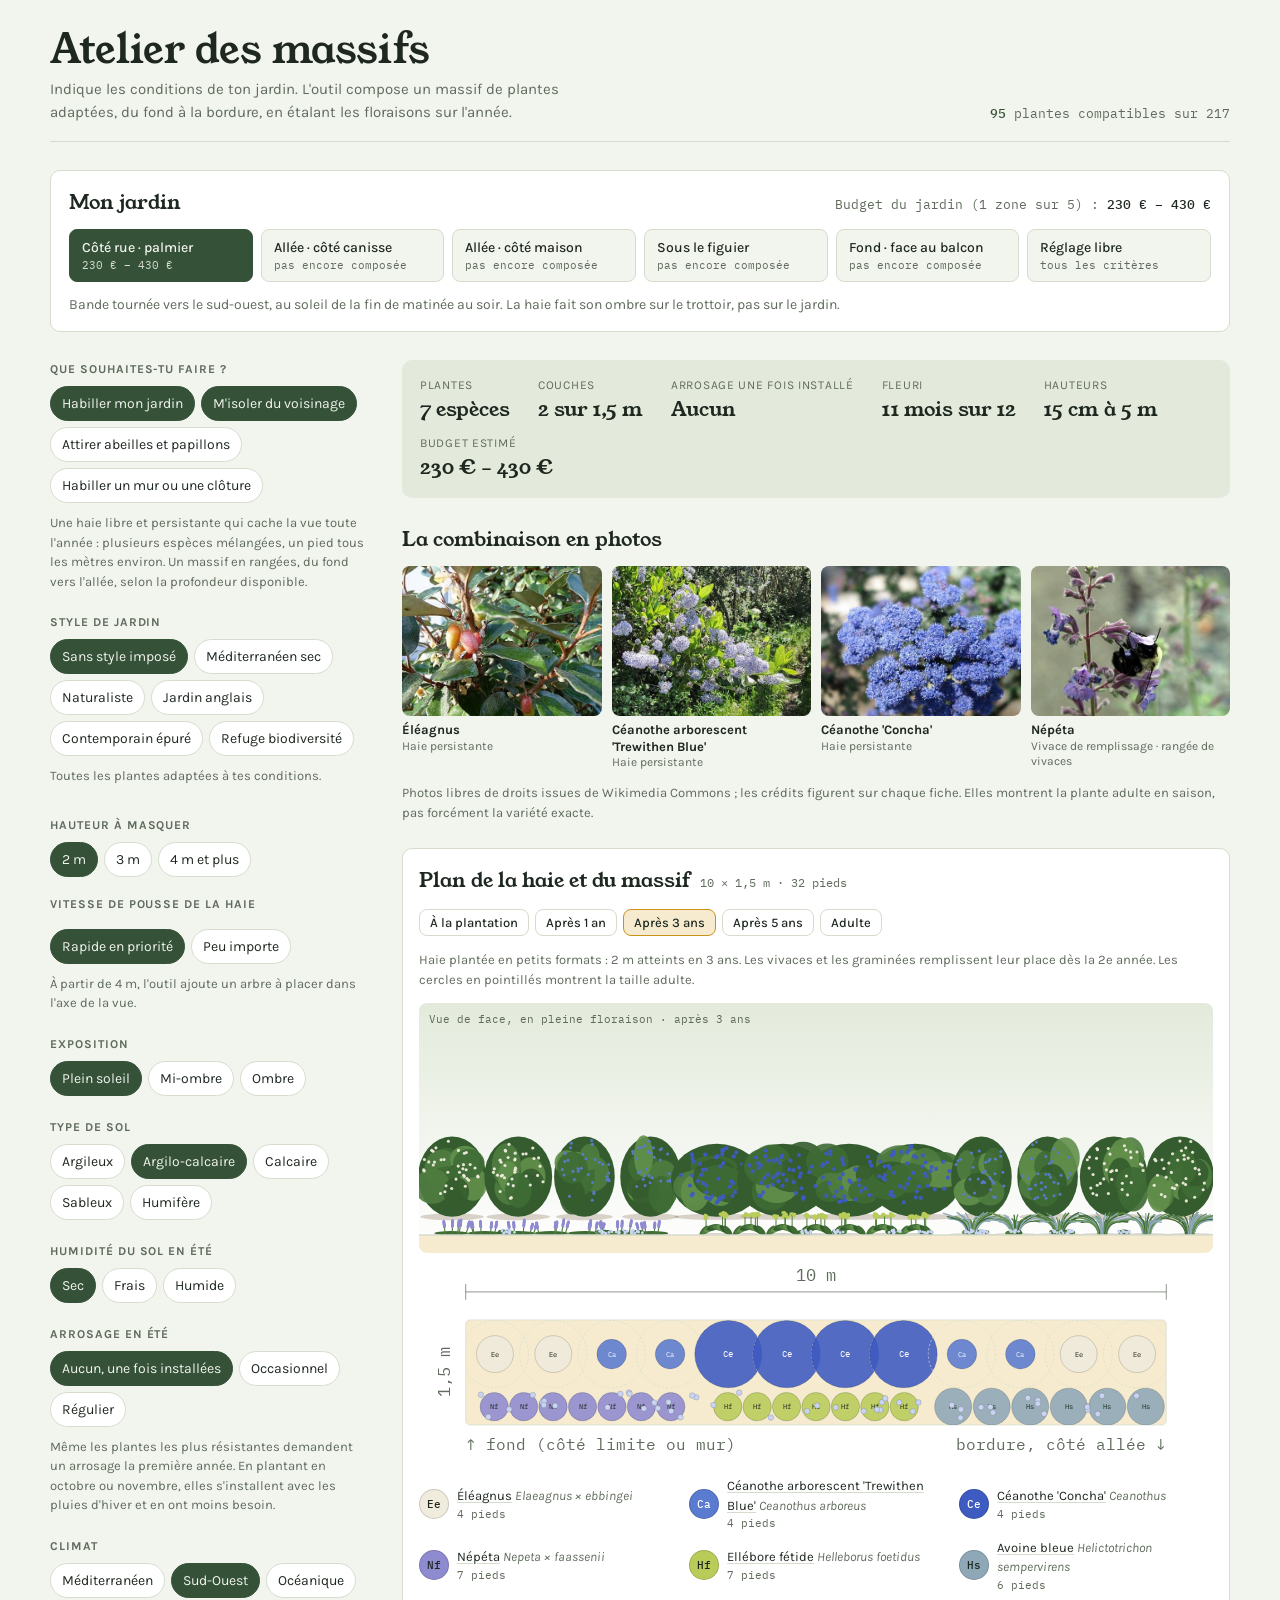
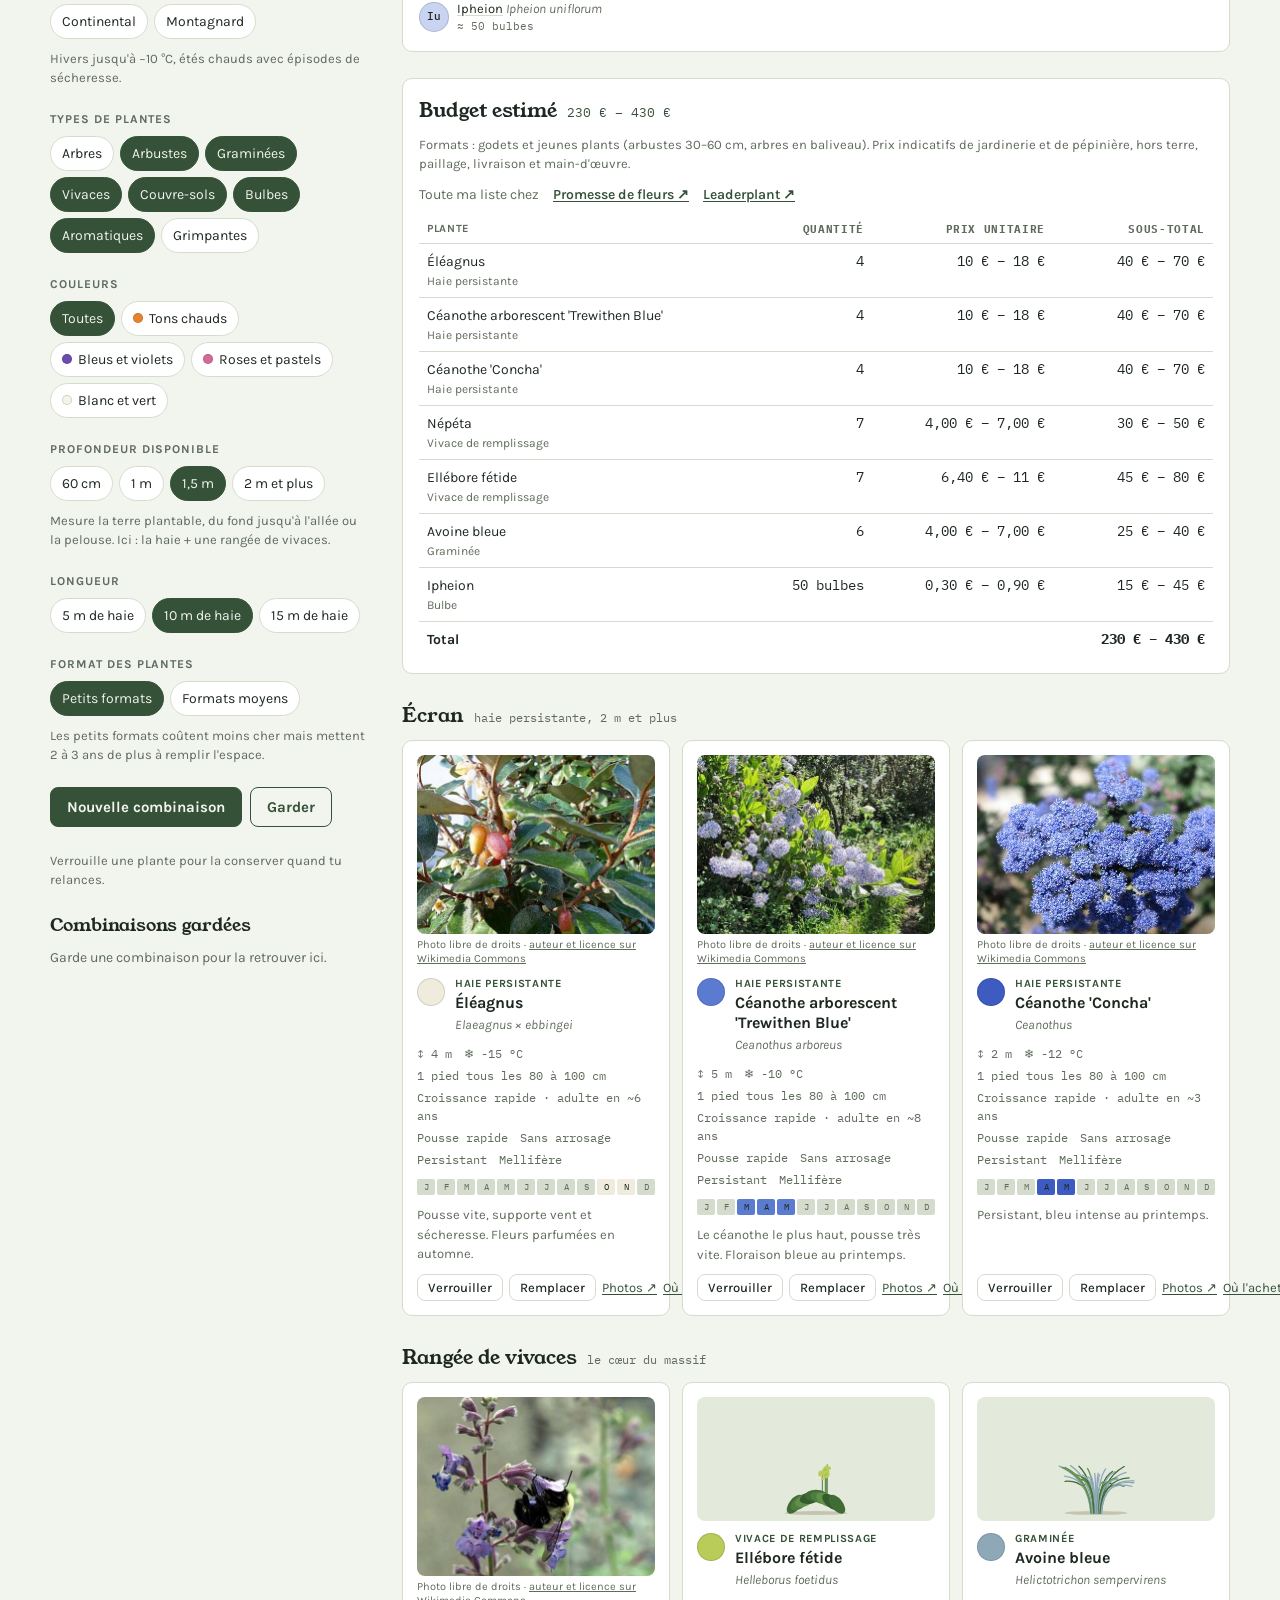
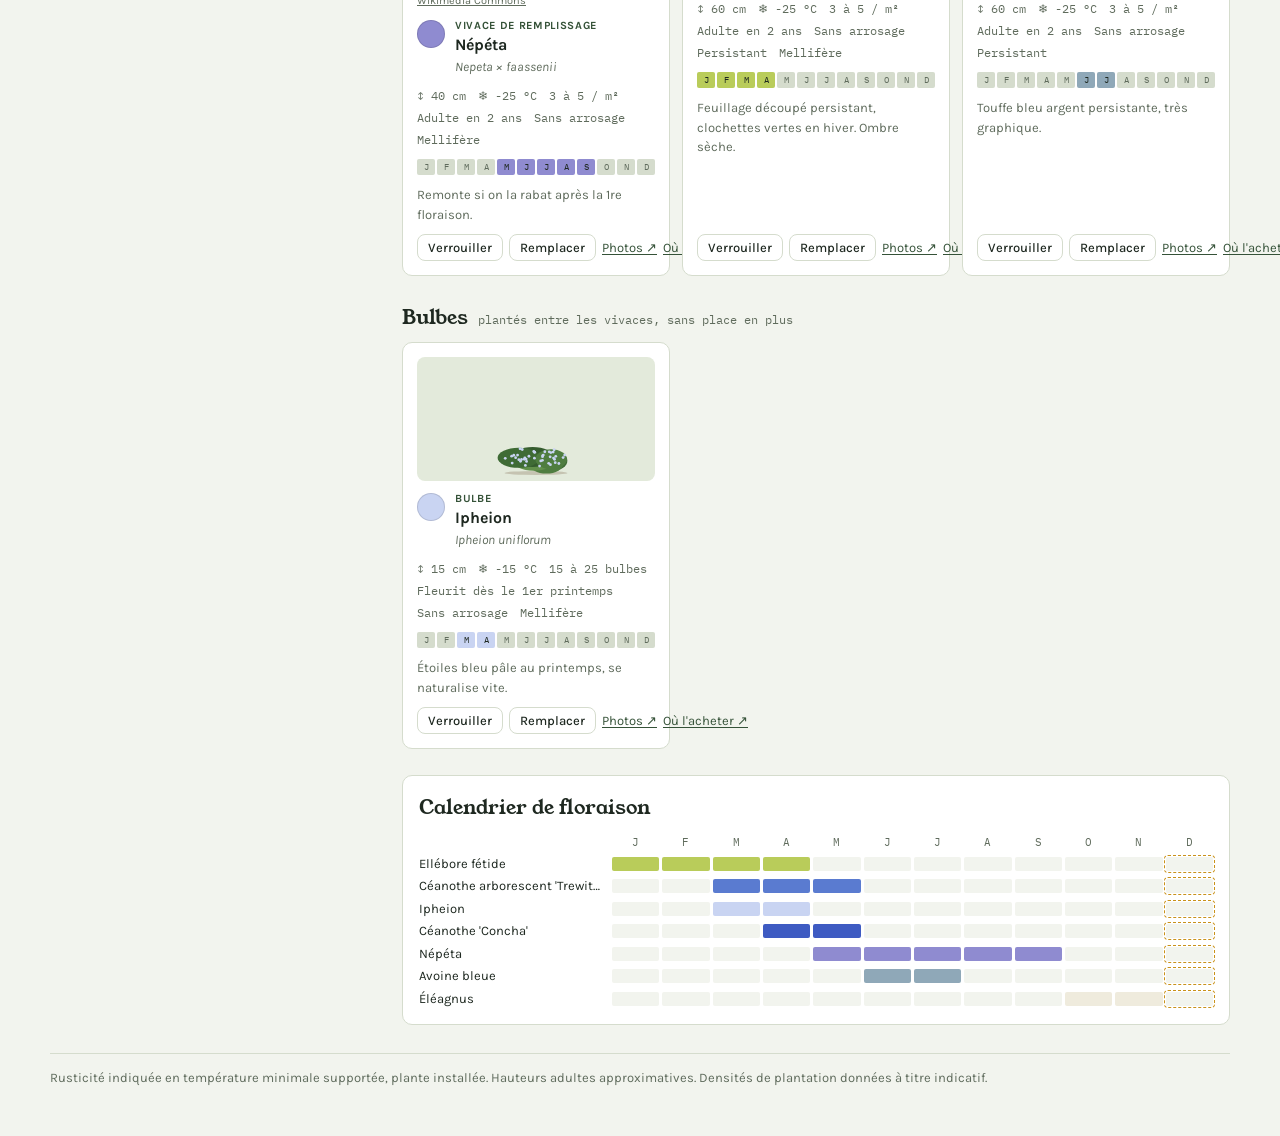
==== commit 3cc7d88f: "Toute ma liste : une recherche par pépinière (Promesse de fleurs, Leaderplant) Co-Authored-By: Claud" ====
--- a/index.html
+++ b/index.html
@@ -143,6 +143,9 @@
 .budget{background:var(--surface);border:1px solid var(--line);border-radius:10px;padding:16px;display:flex;flex-direction:column;gap:10px}
 .budget h2{font-family:var(--f-display);font-weight:400;font-size:20px;margin:0;display:flex;align-items:baseline;gap:10px;flex-wrap:wrap}
 .budget h2 em{font-style:normal;font-family:var(--f-data);font-size:13px;color:var(--moss)}
+.nurs{margin:0;display:flex;flex-wrap:wrap;align-items:baseline;gap:4px 14px;font-size:14px}
+.nurs span{color:var(--muted)}
+.nurs a{color:var(--moss);font-weight:600;text-underline-offset:2px}
 .tbl{overflow-x:auto}
 .budget table{width:100%;border-collapse:collapse;font-size:14px;min-width:460px}
 .budget th{text-align:left;font-size:11px;letter-spacing:.06em;text-transform:uppercase;color:var(--muted);font-weight:700;padding:6px 8px;border-bottom:1px solid var(--line)}
@@ -836,6 +839,7 @@
   lastBudget = {min, max, rows: items.map(it=>[it.c.plant.nom, it.c.role, it.n||1])};
   return `<section class="budget"><h2>Budget estimé <em>${eur0(min)} – ${eur0(max)}</em></h2>
     <p class="note">Formats : ${FMT_DESC[state.fmt]}. Prix indicatifs de jardinerie et de pépinière, hors terre, paillage, livraison et main-d'œuvre.</p>
+    ${nurseriesHTML(items.map(it=>it.c.plant))}
     <div class="tbl"><table><thead><tr><th>Plante</th><th class="n">Quantité</th><th class="n">Prix unitaire</th><th class="n">Sous-total</th></tr></thead>
     <tbody>${rows}</tbody><tfoot><tr><td>Total</td><td></td><td></td><td class="n">${eur0(min)} – ${eur0(max)}</td></tr></tfoot></table></div></section>`;
 }
@@ -1172,6 +1176,23 @@
   const cv = (p.nom.match(/'[^']+'/)||[""])[0];
   return "https://www.google.com/search?tbm=shop&q="+encodeURIComponent((p.latin+" "+cv).trim()+(p.type==="bulbe"?" bulbes":" plante"));
 }
+// « Toute ma liste » : la recherche des pépinières ne prend qu'une plante à la fois, on passe donc par une recherche Google limitée à leur site.
+const NURSERIES = [["Promesse de fleurs","promessedefleurs.com"],["Leaderplant","leaderplant.com"]];
+function nurseryUrl(site, plants){
+  // Genre + espèce, sans signe d'hybride ni sous-espèce ; un genre seul garde son cultivar (Salvia 'Amistad' → Salvia Amistad).
+  const term = p => {
+    const l = p.latin.replace(/×/g," ").replace(/\(.*?\)/g," ").replace(/\bsubsp\..*$/,"").trim();
+    const cv = (l.match(/'([^']+)'/)||[])[1], w = l.replace(/'[^']*'/g," ").trim().split(/\s+/);
+    return (w.length > 1 ? w.slice(0,2) : cv ? [w[0], cv] : w).join(" ");
+  };
+  let terms = [...new Set(plants.map(term))];
+  // Google ignore les mots au-delà de 32 : une liste trop longue se cherche par genre.
+  if(terms.join(" ").split(" ").length + terms.length > 30) terms = [...new Set(terms.map(t=>t.split(" ")[0]))];
+  return "https://www.google.com/search?q="+encodeURIComponent(`site:${site} (${terms.map(t=>`"${t}"`).join(" OR ")})`);
+}
+function nurseriesHTML(plants){
+  return `<p class="nurs"><span>Toute ma liste chez</span>${NURSERIES.map(([n,s])=>`<a href="${nurseryUrl(s,plants)}" target="_blank" rel="noopener">${n} ↗</a>`).join("")}</p>`;
+}
 // ---------- Photos (Wikimedia Commons, licences libres) ----------
 const PHOTOS = /*PHOTOS*/{"achillee-terracotta": {"page": "https://commons.wikimedia.org/wiki/File:Achillea_Terracotta_2zz.jpg", "artist": "", "license": ""}, "arbre-de-judee": {"page": "https://commons.wikimedia.org/wiki/File:Cercis_siliquastrum_spring.jpg", "artist": "", "license": ""}, "arroche-marine": {"page": "https://commons.wikimedia.org/wiki/File:Atriplex_halimus_kz1.JPG", "artist": "", "license": ""}, "buisson-ardent": {"page": "https://commons.wikimedia.org/wiki/File:Pyracantha.bush.arp.jpg", "artist": "", "license": ""}, "ceanothe-arborescent-trewithen-blue": {"page": "https://commons.wikimedia.org/wiki/File:Blue_blossom_ceanothus_%28Ceanothus_thyrsiflorus%29_on_Point_Reyes_Fire_Lane_Trail.jpg", "artist": "", "license": ""}, "ceanothe-concha": {"page": "https://commons.wikimedia.org/wiki/File:Ceanothus_-_California_lilac.jpg", "artist": "", "license": ""}, "echinops": {"page": "https://commons.wikimedia.org/wiki/File:Echinops_ritro_0010.JPG", "artist": "", "license": ""}, "eleagnus": {"page": "https://commons.wikimedia.org/wiki/File:Elaeagnus_ebbingei.jpg", "artist": "", "license": ""}, "gaura": {"page": "https://commons.wikimedia.org/wiki/File:Gaura_lindheimeri_Whirling_Butterflies_4zz.jpg", "artist": "", "license": ""}, "iris-des-jardins": {"page": "https://commons.wikimedia.org/wiki/File:Lirio_morado_-_Lirio_com%C3%BAn_-_C%C3%A1rdeno_%28Iris_germanica%29_%2814300433695%29.jpg", "artist": "", "license": ""}, "laurier-sauce": {"page": "https://commons.wikimedia.org/wiki/File:Laurus_nobilis_14zz.jpg", "artist": "", "license": ""}, "muhlenbergia": {"page": "https://commons.wikimedia.org/wiki/File:Muhlenbergia_capillaris_10zz.jpg", "artist": "", "license": ""}, "nepeta": {"page": "https://commons.wikimedia.org/wiki/File:Nepeta_x_faasenii_Walkers_Low_2zz.jpg", "artist": "", "license": ""}, "origan": {"page": "https://commons.wikimedia.org/wiki/File:-2019-08-05_Organo_%28Origanum_vulgare%29_flowers%2C_Trimingham.JPG", "artist": "", "license": ""}, "orpin-d-automne": {"page": "https://commons.wikimedia.org/wiki/File:Sedum_Herbstfreude.jpg", "artist": "", "license": ""}, "sauge-arbustive-hot-lips": {"page": "https://commons.wikimedia.org/wiki/File:Salvia_Hot_Lips.jpg", "artist": "", "license": ""}, "sauge-officinale": {"page": "https://commons.wikimedia.org/wiki/File:Salvia_officinalis.jpg", "artist": "", "license": ""}, "savonnier": {"page": "https://commons.wikimedia.org/wiki/File:Koelreuteria_paniculata_B.jpg", "artist": "", "license": ""}, "stipa-cheveux-d-ange": {"page": "https://commons.wikimedia.org/wiki/File:Stipa_tenuissima_Parc_floral.JPG", "artist": "", "license": ""}, "valeriane-rouge": {"page": "https://commons.wikimedia.org/wiki/File:Centranthus_ruber_Prague_2017_1.jpg", "artist": "", "license": ""}, "lavandin-grosso": {"page": "https://commons.wikimedia.org/wiki/File:Lavandula_x_intermedia_2c.JPG", "artist": "", "license": "", "remote": "https://upload.wikimedia.org/wikipedia/commons/thumb/8/88/Lavandula_x_intermedia_2c.JPG/500px-Lavandula_x_intermedia_2c.JPG"}, "romarin": {"page": "https://commons.wikimedia.org/wiki/File:2017-12-06_Rosemary_shrub_in_blossom%2C_Albufeira_%282%29.JPG", "artist": "", "license": "", "remote": "https://upload.wikimedia.org/wikipedia/commons/thumb/1/18/2017-12-06_Rosemary_shrub_in_blossom%2C_Albufeira_%282%29.JPG/500px-2017-12-06_Rosemary_shrub_in_blossom%2C_Albufeira_%282%29.JPG"}, "ciste-pourpre": {"page": "https://commons.wikimedia.org/wiki/File:Cistus_%C3%97_purpureus_Alan_Fradd_%287258793268%29.jpg", "artist": "", "license": "", "remote": "https://upload.wikimedia.org/wikipedia/commons/thumb/c/c9/Cistus_%C3%97_purpureus_Alan_Fradd_%287258793268%29.jpg/500px-Cistus_%C3%97_purpureus_Alan_Fradd_%287258793268%29.jpg"}, "sauge-d-afghanistan": {"page": "https://commons.wikimedia.org/wiki/File:Perovskia_atriplicifolia_E.jpg", "artist": "", "license": "", "remote": "https://upload.wikimedia.org/wikipedia/commons/thumb/f/f6/Perovskia_atriplicifolia_E.jpg/500px-Perovskia_atriplicifolia_E.jpg"}, "abelia": {"page": "https://commons.wikimedia.org/wiki/File:Abelia_x_grandiflora-Fleurs-20200601.jpg", "artist": "", "license": "", "remote": "https://upload.wikimedia.org/wikipedia/commons/thumb/b/b6/Abelia_x_grandiflora-Fleurs-20200601.jpg/500px-Abelia_x_grandiflora-Fleurs-20200601.jpg"}, "hortensia-panicule-limelight": {"page": "https://commons.wikimedia.org/wiki/File:Hydrangea_paniculata_Limelight_6zz.jpg", "artist": "", "license": "", "remote": "https://upload.wikimedia.org/wikipedia/commons/thumb/5/51/Hydrangea_paniculata_Limelight_6zz.jpg/500px-Hydrangea_paniculata_Limelight_6zz.jpg"}, "laurier-tin": {"page": "https://commons.wikimedia.org/wiki/File:Viburnum_tinus.jpg", "artist": "", "license": "", "remote": "https://upload.wikimedia.org/wikipedia/commons/thumb/5/5a/Viburnum_tinus.jpg/500px-Viburnum_tinus.jpg"}, "oranger-du-mexique": {"page": "https://commons.wikimedia.org/wiki/File:Choisya_ternata.jpg", "artist": "", "license": "", "remote": "https://upload.wikimedia.org/wikipedia/commons/thumb/d/d1/Choisya_ternata.jpg/500px-Choisya_ternata.jpg"}, "sarcococca": {"page": "https://commons.wikimedia.org/wiki/File:Sarcococca_confusa_kz03.jpg", "artist": "", "license": "", "remote": "https://upload.wikimedia.org/wikipedia/commons/thumb/c/c4/Sarcococca_confusa_kz03.jpg/500px-Sarcococca_confusa_kz03.jpg"}, "myrte": {"page": "https://commons.wikimedia.org/wiki/File:Myrtus_communis_8zz.jpg", "artist": "", "license": "", "remote": "https://upload.wikimedia.org/wikipedia/commons/thumb/d/d6/Myrtus_communis_8zz.jpg/500px-Myrtus_communis_8zz.jpg"}, "pittosporum-nain": {"page": "https://commons.wikimedia.org/wiki/File:Pittosporum_tobira_Nana_in_the_garden_of_the_Musee_d%27Histoire_naturelle_in_Nimes.jpg", "artist": "", "license": "", "remote": "https://upload.wikimedia.org/wikipedia/commons/thumb/2/22/Pittosporum_tobira_Nana_in_the_garden_of_the_Musee_d%27Histoire_naturelle_in_Nimes.jpg/500px-Pittosporum_tobira_Nana_in_the_garden_of_the_Musee_d%27Histoire_naturelle_in_Nimes.jpg"}, "germandree-arbustive": {"page": "https://commons.wikimedia.org/wiki/File:Teucrium_fruticans.JPG", "artist": "", "license": "", "remote": "https://upload.wikimedia.org/wikipedia/commons/thumb/9/9b/Teucrium_fruticans.JPG/500px-Teucrium_fruticans.JPG"}, "spiree-du-japon": {"page": "https://commons.wikimedia.org/wiki/File:Spiraea_japonica_plant.JPG", "artist": "", "license": "", "remote": "https://upload.wikimedia.org/wikipedia/commons/thumb/a/ad/Spiraea_japonica_plant.JPG/500px-Spiraea_japonica_plant.JPG"}, "cornouiller-midwinter-fire": {"page": "https://commons.wikimedia.org/wiki/File:Cornus_sanguinea_Midwinter_Fire_4zz.jpg", "artist": "", "license": "", "remote": "https://upload.wikimedia.org/wikipedia/commons/thumb/e/ea/Cornus_sanguinea_Midwinter_Fire_4zz.jpg/500px-Cornus_sanguinea_Midwinter_Fire_4zz.jpg"}, "miscanthus-morning-light": {"page": "https://commons.wikimedia.org/wiki/File:Chinaschilf_-_Miscanthus_sinensis_03.jpg", "artist": "", "license": "", "remote": "https://upload.wikimedia.org/wikipedia/commons/thumb/9/9e/Chinaschilf_-_Miscanthus_sinensis_03.jpg/500px-Chinaschilf_-_Miscanthus_sinensis_03.jpg"}, "herbe-aux-ecouvillons-hameln": {"page": "https://commons.wikimedia.org/wiki/File:Pennisetum_alopecuroides_Hameln_2zz.jpg", "artist": "", "license": "", "remote": "https://upload.wikimedia.org/wikipedia/commons/thumb/0/03/Pennisetum_alopecuroides_Hameln_2zz.jpg/500px-Pennisetum_alopecuroides_Hameln_2zz.jpg"}, "calamagrostis-karl-foerster": {"page": "https://commons.wikimedia.org/wiki/File:Calamagrostis_x_acutiflora_Karl_Foerster_0zz.jpg", "artist": "", "license": "", "remote": "https://upload.wikimedia.org/wikipedia/commons/thumb/c/cb/Calamagrostis_x_acutiflora_Karl_Foerster_0zz.jpg/500px-Calamagrostis_x_acutiflora_Karl_Foerster_0zz.jpg"}, "fetuque-bleue": {"page": "https://commons.wikimedia.org/wiki/File:Festuca_glauca.jpg", "artist": "", "license": "", "remote": "https://upload.wikimedia.org/wikipedia/commons/thumb/6/67/Festuca_glauca.jpg/500px-Festuca_glauca.jpg"}, "echinacee-pourpre": {"page": "https://commons.wikimedia.org/wiki/File:Echinacea_purpurea.jpg", "artist": "", "license": "", "remote": "https://upload.wikimedia.org/wikipedia/commons/thumb/d/d7/Echinacea_purpurea.jpg/500px-Echinacea_purpurea.jpg"}, "rudbeckia-goldsturm": {"page": "https://commons.wikimedia.org/wiki/File:Rudbeckia_fulgida_var._sullivantii_Goldsturm_10zz.jpg", "artist": "", "license": "", "remote": "https://upload.wikimedia.org/wikipedia/commons/thumb/2/29/Rudbeckia_fulgida_var._sullivantii_Goldsturm_10zz.jpg/500px-Rudbeckia_fulgida_var._sullivantii_Goldsturm_10zz.jpg"}, "sauge-des-bois-caradonna": {"page": "https://commons.wikimedia.org/wiki/File:Salvia_nemorosa_Caradonna_4zz.jpg", "artist": "", "license": "", "remote": "https://upload.wikimedia.org/wikipedia/commons/thumb/6/6c/Salvia_nemorosa_Caradonna_4zz.jpg/500px-Salvia_nemorosa_Caradonna_4zz.jpg"}, "euphorbe-des-garrigues": {"page": "https://commons.wikimedia.org/wiki/File:Euphorbia-characias-total2.JPG", "artist": "", "license": "", "remote": "https://upload.wikimedia.org/wikipedia/commons/thumb/0/00/Euphorbia-characias-total2.JPG/500px-Euphorbia-characias-total2.JPG"}, "verveine-de-buenos-aires": {"page": "https://commons.wikimedia.org/wiki/File:Verbena_bonariensis_10zz.jpg", "artist": "", "license": "", "remote": "https://upload.wikimedia.org/wikipedia/commons/thumb/6/6a/Verbena_bonariensis_10zz.jpg/500px-Verbena_bonariensis_10zz.jpg"}, "geranium-rozanne": {"page": "https://commons.wikimedia.org/wiki/File:Geranium_Rozanne_6zz.jpg", "artist": "", "license": "", "remote": "https://upload.wikimedia.org/wikipedia/commons/thumb/9/9a/Geranium_Rozanne_6zz.jpg/500px-Geranium_Rozanne_6zz.jpg"}, "hellebore-d-orient": {"page": "https://commons.wikimedia.org/wiki/File:Helleborus_orientalis_2zz.jpg", "artist": "", "license": "", "remote": "https://upload.wikimedia.org/wikipedia/commons/thumb/e/eb/Helleborus_orientalis_2zz.jpg/500px-Helleborus_orientalis_2zz.jpg"}, "anemone-du-japon-honorine-jobert": {"page": "https://commons.wikimedia.org/wiki/File:Japanese_Anemone_Honorine_Jobert.jpg", "artist": "", "license": "", "remote": "https://upload.wikimedia.org/wikipedia/commons/thumb/7/7b/Japanese_Anemone_Honorine_Jobert.jpg/500px-Japanese_Anemone_Honorine_Jobert.jpg"}, "tritoma": {"page": "https://commons.wikimedia.org/wiki/File:Kniphofia_uvaria.jpg", "artist": "", "license": "", "remote": "https://upload.wikimedia.org/wikipedia/commons/thumb/4/45/Kniphofia_uvaria.jpg/500px-Kniphofia_uvaria.jpg"}, "hemerocalle": {"page": "https://commons.wikimedia.org/wiki/File:Hemerocallis_fulva_2012_G1.jpg", "artist": "", "license": "", "remote": "https://upload.wikimedia.org/wikipedia/commons/thumb/2/23/Hemerocallis_fulva_2012_G1.jpg/500px-Hemerocallis_fulva_2012_G1.jpg"}, "vergerette": {"page": "https://commons.wikimedia.org/wiki/File:Erigeron_karvinskianus_RF.jpg", "artist": "", "license": "", "remote": "https://upload.wikimedia.org/wikipedia/commons/thumb/6/64/Erigeron_karvinskianus_RF.jpg/500px-Erigeron_karvinskianus_RF.jpg"}, "alchemille": {"page": "https://commons.wikimedia.org/wiki/File:Alchemilla_mollis%2C_Lady%27s_Mantle.jpg", "artist": "", "license": "", "remote": "https://upload.wikimedia.org/wikipedia/commons/thumb/d/dd/Alchemilla_mollis%2C_Lady%27s_Mantle.jpg/500px-Alchemilla_mollis%2C_Lady%27s_Mantle.jpg"}, "thym-serpolet": {"page": "https://commons.wikimedia.org/wiki/File:Thymus_serpyllum_Magic_Carpet_1zz.jpg", "artist": "", "license": "", "remote": "https://upload.wikimedia.org/wikipedia/commons/thumb/9/9f/Thymus_serpyllum_Magic_Carpet_1zz.jpg/500px-Thymus_serpyllum_Magic_Carpet_1zz.jpg"}, "petite-pervenche": {"page": "https://commons.wikimedia.org/wiki/File:Vinca_minor_RF.jpg", "artist": "", "license": "", "remote": "https://upload.wikimedia.org/wikipedia/commons/thumb/6/6c/Vinca_minor_RF.jpg/500px-Vinca_minor_RF.jpg"}, "geranium-a-grosses-racines": {"page": "https://commons.wikimedia.org/wiki/File:Geranium_macrorrhizum_Spessart_0zz.jpg", "artist": "", "license": "", "remote": "https://upload.wikimedia.org/wikipedia/commons/thumb/6/6f/Geranium_macrorrhizum_Spessart_0zz.jpg/500px-Geranium_macrorrhizum_Spessart_0zz.jpg"}, "epimede": {"page": "https://commons.wikimedia.org/wiki/File:Epimedium_x_perralchicum_%27Frohnleiten%27_2013-05-10.jpg", "artist": "", "license": "", "remote": "https://upload.wikimedia.org/wikipedia/commons/thumb/5/5c/Epimedium_x_perralchicum_%27Frohnleiten%27_2013-05-10.jpg/500px-Epimedium_x_perralchicum_%27Frohnleiten%27_2013-05-10.jpg"}, "oreille-d-ours": {"page": "https://commons.wikimedia.org/wiki/File:Stachys_byzantina_Minsk.jpg", "artist": "", "license": "", "remote": "https://upload.wikimedia.org/wikipedia/commons/thumb/2/2a/Stachys_byzantina_Minsk.jpg/500px-Stachys_byzantina_Minsk.jpg"}, "ail-d-ornement-purple-sensation": {"page": "https://commons.wikimedia.org/wiki/File:Flowering_Onion_Allium_aflatunense_%27Purple_Sensation%27_Flower_2319px.jpg", "artist": "", "license": "", "remote": "https://upload.wikimedia.org/wikipedia/commons/thumb/e/e5/Flowering_Onion_Allium_aflatunense_%27Purple_Sensation%27_Flower_2319px.jpg/500px-Flowering_Onion_Allium_aflatunense_%27Purple_Sensation%27_Flower_2319px.jpg"}, "narcisse-thalia": {"page": "https://commons.wikimedia.org/wiki/File:Narcissus_%27Thalia%27.jpg", "artist": "", "license": "", "remote": "https://upload.wikimedia.org/wikipedia/commons/thumb/f/f9/Narcissus_%27Thalia%27.jpg/500px-Narcissus_%27Thalia%27.jpg"}, "muscari": {"page": "https://commons.wikimedia.org/wiki/File:Muscari_armeniacum_4.jpg", "artist": "", "license": "", "remote": "https://upload.wikimedia.org/wikipedia/commons/thumb/1/1a/Muscari_armeniacum_4.jpg/500px-Muscari_armeniacum_4.jpg"}, "cyclamen-de-naples": {"page": "https://commons.wikimedia.org/wiki/File:Cyclamen_hederifolium_pink.jpg", "artist": "", "license": "", "remote": "https://upload.wikimedia.org/wikipedia/commons/thumb/d/db/Cyclamen_hederifolium_pink.jpg/500px-Cyclamen_hederifolium_pink.jpg"}, "jasmin-etoile": {"page": "https://commons.wikimedia.org/wiki/File:Trachelospermum_jasminoides.jpg", "artist": "", "license": "", "remote": "https://upload.wikimedia.org/wikipedia/commons/thumb/2/29/Trachelospermum_jasminoides.jpg/500px-Trachelospermum_jasminoides.jpg"}, "clematite-etoile-violette": {"page": "https://commons.wikimedia.org/wiki/File:%27Clematis_viticella%27_%C3%89toile_Violette_trellis_at_Nuthurst%2C_West_Sussex%2C_England.jpg", "artist": "", "license": "", "remote": "https://upload.wikimedia.org/wikipedia/commons/thumb/9/9d/%27Clematis_viticella%27_%C3%89toile_Violette_trellis_at_Nuthurst%2C_West_Sussex%2C_England.jpg/500px-%27Clematis_viticella%27_%C3%89toile_Violette_trellis_at_Nuthurst%2C_West_Sussex%2C_England.jpg"}, "rosier-grimpant-new-dawn": {"page": "https://commons.wikimedia.org/wiki/File:Rosa_New_Dawn.jpg", "artist": "", "license": "", "remote": "https://upload.wikimedia.org/wikipedia/commons/thumb/d/d4/Rosa_New_Dawn.jpg/500px-Rosa_New_Dawn.jpg"}, "chevrefeuille-des-bois": {"page": "https://commons.wikimedia.org/wiki/File:Lonicera_periclymenum_Luc_Viatour.JPG", "artist": "", "license": "", "remote": "https://upload.wikimedia.org/wikipedia/commons/thumb/3/31/Lonicera_periclymenum_Luc_Viatour.JPG/500px-Lonicera_periclymenum_Luc_Viatour.JPG"}, "rosier-de-banks": {"page": "https://commons.wikimedia.org/wiki/File:Rosa_banksiae_%27Lutea%27.jpg", "artist": "", "license": "", "remote": "https://upload.wikimedia.org/wikipedia/commons/thumb/b/b4/Rosa_banksiae_%27Lutea%27.jpg/500px-Rosa_banksiae_%27Lutea%27.jpg"}, "bignone-madame-galen": {"page": "https://commons.wikimedia.org/wiki/File:Campsis_x_tagliabuana_HRM1.JPG", "artist": "", "license": "", "remote": "https://upload.wikimedia.org/wikipedia/commons/thumb/7/79/Campsis_x_tagliabuana_HRM1.JPG/500px-Campsis_x_tagliabuana_HRM1.JPG"}, "pin-des-montagnes": {"page": "https://commons.wikimedia.org/wiki/File:Pinus_mugo_plant.jpg", "artist": "", "license": "", "remote": "https://upload.wikimedia.org/wikipedia/commons/thumb/a/af/Pinus_mugo_plant.jpg/500px-Pinus_mugo_plant.jpg"}, "laurier-du-portugal": {"page": "https://commons.wikimedia.org/wiki/File:Portugal_laurel_%28Prunus_lusitanica%29.jpg", "artist": "", "license": "", "remote": "https://upload.wikimedia.org/wikipedia/commons/thumb/6/6b/Portugal_laurel_%28Prunus_lusitanica%29.jpg/500px-Portugal_laurel_%28Prunus_lusitanica%29.jpg"}, "osmanthe": {"page": "https://commons.wikimedia.org/wiki/File:Osmanthus_burkwoodii_B.jpg", "artist": "", "license": "", "remote": "https://upload.wikimedia.org/wikipedia/commons/thumb/8/82/Osmanthus_burkwoodii_B.jpg/500px-Osmanthus_burkwoodii_B.jpg"}, "filaire": {"page": "https://commons.wikimedia.org/wiki/File:Phillyrea_angustifolia_1.JPG", "artist": "", "license": "", "remote": "https://upload.wikimedia.org/wikipedia/commons/thumb/5/56/Phillyrea_angustifolia_1.JPG/500px-Phillyrea_angustifolia_1.JPG"}, "escallonia": {"page": "https://commons.wikimedia.org/wiki/File:Escallonia_rubra_var._macrantha-Tige_et_Fleurs-20190422.jpg", "artist": "", "license": "", "remote": "https://upload.wikimedia.org/wikipedia/commons/thumb/8/8c/Escallonia_rubra_var._macrantha-Tige_et_Fleurs-20190422.jpg/500px-Escallonia_rubra_var._macrantha-Tige_et_Fleurs-20190422.jpg"}, "lilas-des-indes": {"page": "https://commons.wikimedia.org/wiki/File:Lagerstroemia_indica_in_Damyang_1.JPG", "artist": "", "license": "", "remote": "https://upload.wikimedia.org/wikipedia/commons/thumb/e/e0/Lagerstroemia_indica_in_Damyang_1.JPG/500px-Lagerstroemia_indica_in_Damyang_1.JPG"}, "chene-vert": {"page": "https://commons.wikimedia.org/wiki/File:Quercus_ilex_in_Piggiola%2C_Corsica.jpg", "artist": "", "license": "", "remote": "https://upload.wikimedia.org/wikipedia/commons/thumb/a/a2/Quercus_ilex_in_Piggiola%2C_Corsica.jpg/500px-Quercus_ilex_in_Piggiola%2C_Corsica.jpg"}, "pittosporum-a-petites-feuilles": {"page": "https://commons.wikimedia.org/wiki/File:Pittosporum_tenuifolium_%27Silver_Sheen%27_hedge.jpg", "artist": "", "license": "", "remote": "https://upload.wikimedia.org/wikipedia/commons/thumb/1/19/Pittosporum_tenuifolium_%27Silver_Sheen%27_hedge.jpg/500px-Pittosporum_tenuifolium_%27Silver_Sheen%27_hedge.jpg"}, "agastache-tutti-frutti": {"page": "https://commons.wikimedia.org/wiki/File:AgastacheTFHVN.jpg", "artist": "", "license": "", "remote": "https://upload.wikimedia.org/wikipedia/commons/thumb/d/d3/AgastacheTFHVN.jpg/500px-AgastacheTFHVN.jpg"}, "acanthe": {"page": "https://commons.wikimedia.org/wiki/File:Acanthus_mollis_flower.JPG", "artist": "", "license": "", "remote": "https://upload.wikimedia.org/wikipedia/commons/thumb/f/f4/Acanthus_mollis_flower.JPG/500px-Acanthus_mollis_flower.JPG"}, "laurier-rose": {"page": "https://commons.wikimedia.org/wiki/File:Nerium_oleander_pink.jpg", "artist": "", "license": "", "remote": "https://upload.wikimedia.org/wikipedia/commons/thumb/8/8b/Nerium_oleander_pink.jpg/500px-Nerium_oleander_pink.jpg"}, "ciboulette": {"page": "https://commons.wikimedia.org/wiki/File:Allium_schoenoprasum%2C_flowers.jpg", "artist": "", "license": "", "remote": "https://upload.wikimedia.org/wikipedia/commons/thumb/e/e3/Allium_schoenoprasum%2C_flowers.jpg/500px-Allium_schoenoprasum%2C_flowers.jpg"}};
 function slugify(t){
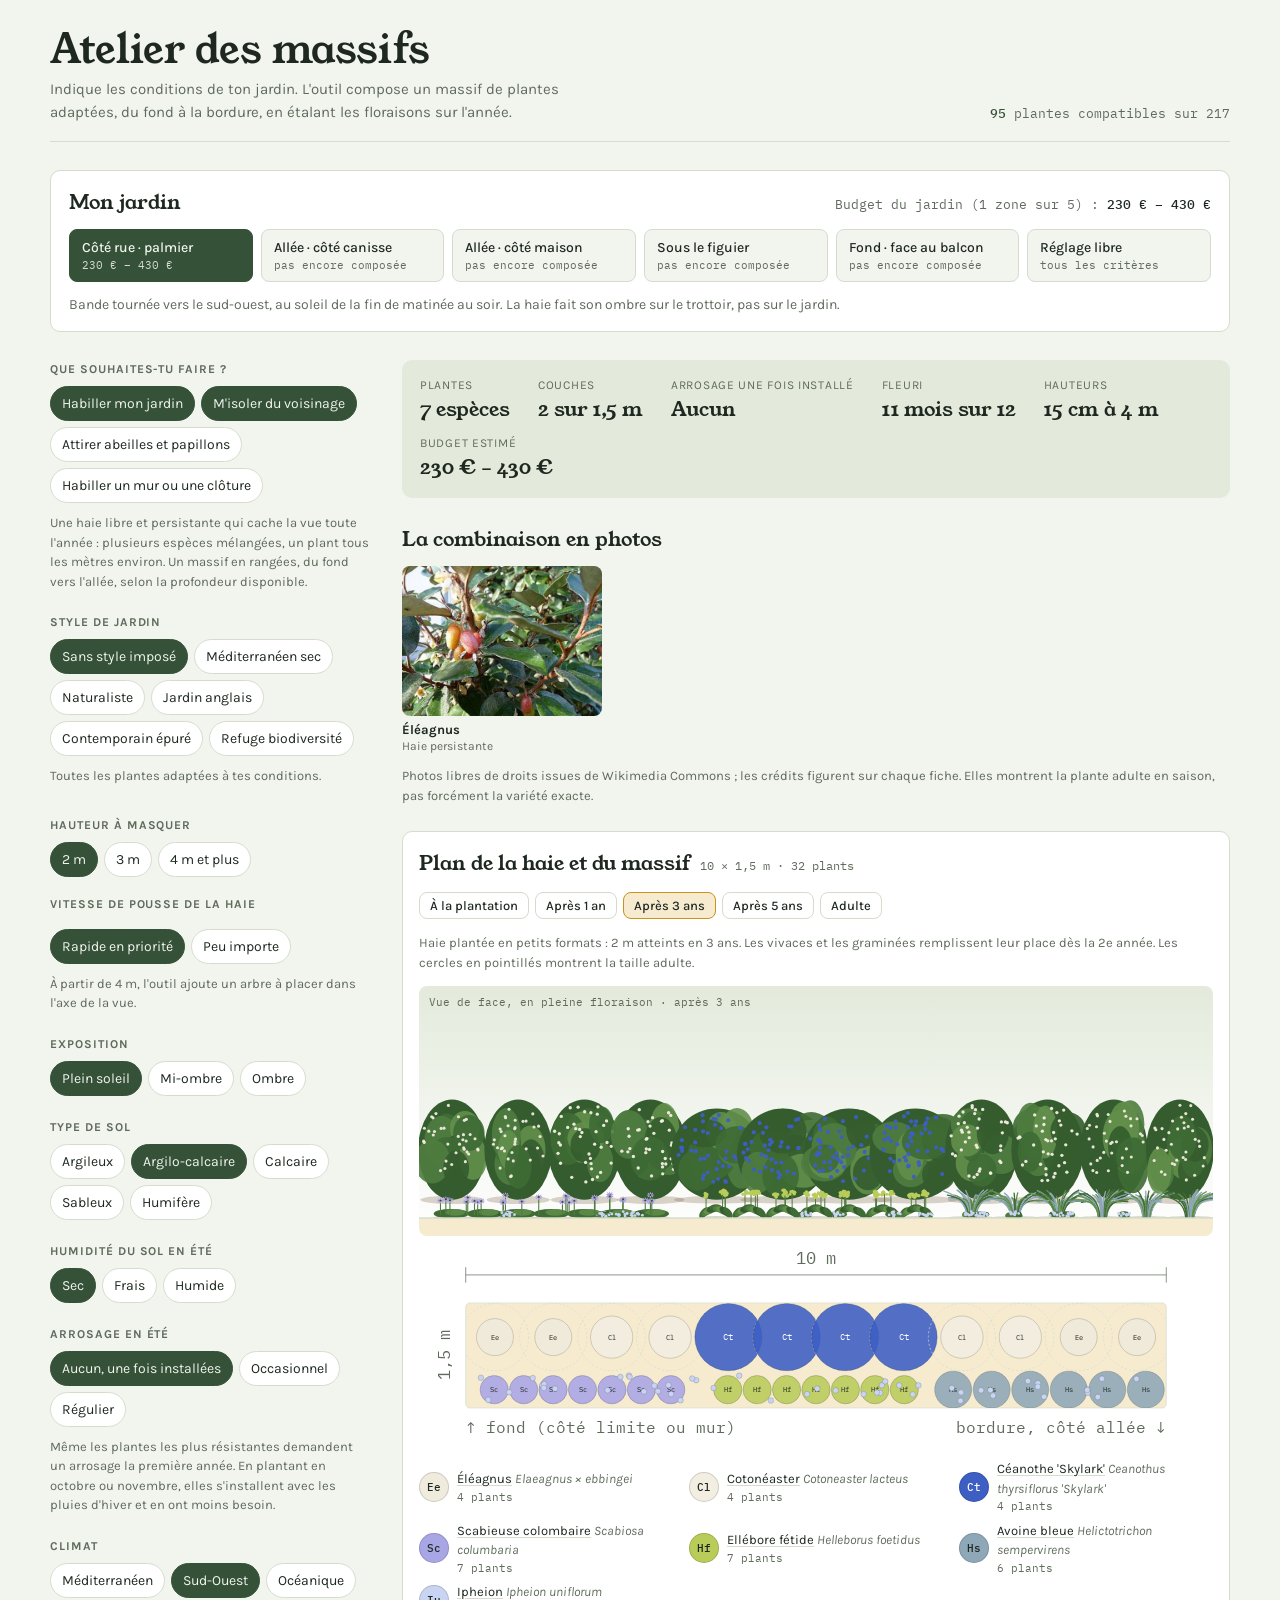
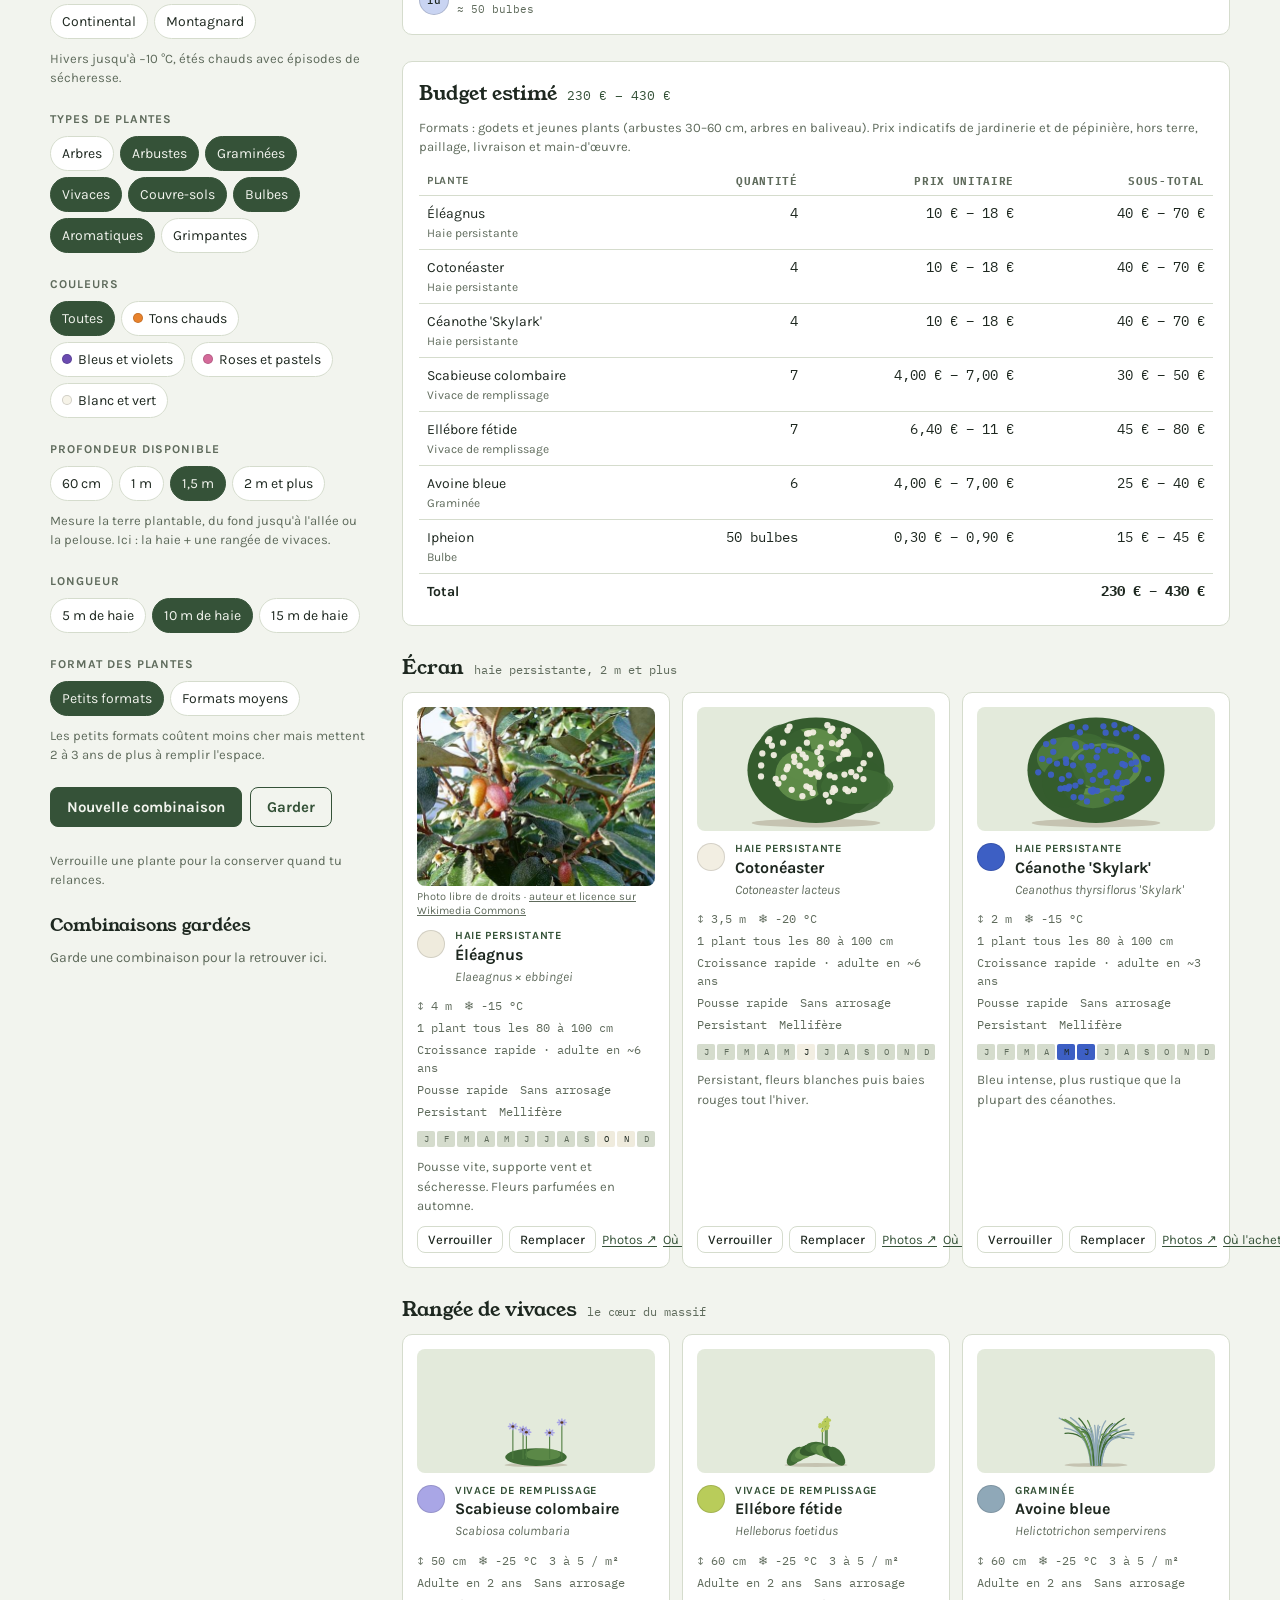
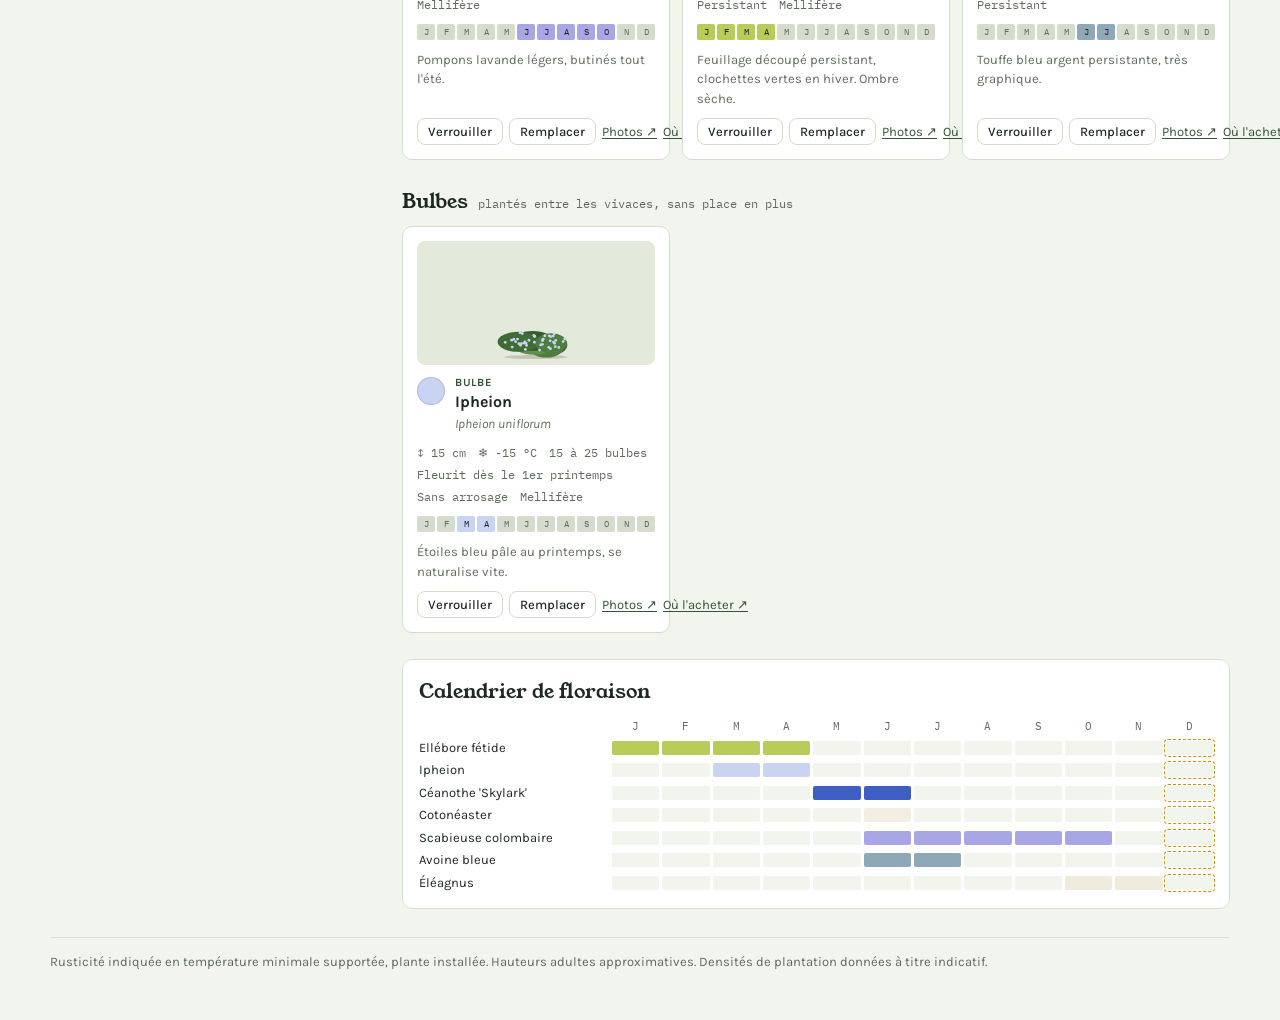
==== commit 07ac9838: "Ton mentor, menu à 4 onglets, prénom, photos de toutes les plantes - Ton de voix : textes réécrits p" ====
--- a/index.html
+++ b/index.html
@@ -143,9 +143,6 @@
 .budget{background:var(--surface);border:1px solid var(--line);border-radius:10px;padding:16px;display:flex;flex-direction:column;gap:10px}
 .budget h2{font-family:var(--f-display);font-weight:400;font-size:20px;margin:0;display:flex;align-items:baseline;gap:10px;flex-wrap:wrap}
 .budget h2 em{font-style:normal;font-family:var(--f-data);font-size:13px;color:var(--moss)}
-.nurs{margin:0;display:flex;flex-wrap:wrap;align-items:baseline;gap:4px 14px;font-size:14px}
-.nurs span{color:var(--muted)}
-.nurs a{color:var(--moss);font-weight:600;text-underline-offset:2px}
 .tbl{overflow-x:auto}
 .budget table{width:100%;border-collapse:collapse;font-size:14px;min-width:460px}
 .budget th{text-align:left;font-size:11px;letter-spacing:.06em;text-transform:uppercase;color:var(--muted);font-weight:700;padding:6px 8px;border-bottom:1px solid var(--line)}
@@ -540,7 +537,7 @@
 
 const OBJ_HINT = {
   massif:"Un massif en rangées, du fond vers l'allée, selon la profondeur disponible.",
-  isoler:"Une haie libre et persistante qui cache la vue toute l'année : plusieurs espèces mélangées, un pied tous les mètres environ.",
+  isoler:"Une haie libre et persistante qui cache la vue toute l'année : plusieurs espèces mélangées, un plant tous les mètres environ.",
   pollin:"Uniquement des plantes mellifères, avec des floraisons étalées du printemps à l'automne.",
   mur:"Des grimpantes sur le support, et quelques plantes basses pour habiller le pied."
 };
@@ -552,6 +549,9 @@
 };
 const EVERGREEN = /Ceanothus arboreus|Nerium|Pyracantha|Atriplex|Viburnum tinus|Choisya|Myrtus|Pittosporum|Ceanothus|Teucrium|Abelia|Pinus|Thuja|Trachelospermum|Salvia rosmarinus|Sarcococca|Cistus|Photinia|Elaeagnus|Prunus lusitanica|Osmanthus|Phillyrea|Arbutus|Escallonia|Fargesia|Lavandula|Euphorbia|Vinca|Ophiopogon|Festuca|Carex|Helleborus|Heuchera|Thymus|Stachys|Laurus|Quercus ilex/;
 const MELLI = /Ceanothus arboreus|Pyracantha|banksiae|Campsis|Lavandula|yangii|Nepeta|nemorosa|Echinacea|Origanum|Hylotelephium|officinalis|Achillea|Verbena|Centranthus|Thymus|rosmarinus|Teucrium|Ceanothus|Cistus|Allium|Abelia|Agapanthus|lindheimeri|Rudbeckia|Geranium|Digitalis|Elaeagnus|Escallonia|Viburnum|Arbutus|Phillyrea|Lonicera|Erigeron|Muscari|Kniphofia|Myrtus|Clematis|Photinia|Choisya|Sarcococca|Crocosmia|Camassia|Spiraea|Hydrangea paniculata|Agastache|Echinops|microphylla|Koelreuteria|Lagerstroemia|Cercis|Laurus|Acanthus/;
+// Plantes qui se cultivent en pot ou en jardinière (balcon, terrasse). Les plantes ajoutées le disent elles-mêmes avec x.pot.
+const POT = new Set(["Lavandula × intermedia", "Lavandula angustifolia 'Hidcote'", "Lavandula stoechas", "Salvia rosmarinus", "Cistus × purpureus", "Abelia × grandiflora", "Hydrangea macrophylla", "Hydrangea paniculata", "Choisya ternata", "Sarcococca confusa", "Myrtus communis", "Pittosporum tobira 'Nana'", "Teucrium fruticans", "Spiraea japonica", "Thuja occidentalis", "Pinus mugo", "Santolina chamaecyparissus", "Helichrysum italicum", "Westringia fruticosa", "Callistemon citrinus", "Nerium oleander", "Laurus nobilis", "Olea europaea", "Caryopteris × clandonensis", "Ceratostigma willmottianum", "Phlomis fruticosa", "Coronilla valentina subsp. glauca", "Euonymus japonicus", "Lonicera nitida", "Fargesia murielae", "Grevillea rosmarinifolia", "Nassella tenuissima", "Pennisetum alopecuroides", "Carex morrowii", "Festuca glauca", "Hakonechloa macra", "Muhlenbergia capillaris", "Helictotrichon sempervirens", "Sesleria autumnalis", "Briza media", "Bouteloua gracilis", "Pennisetum orientale 'Karley Rose'", "Luzula sylvatica", "Miscanthus sinensis 'Gracillimus'", "Oenothera lindheimeri", "Achillea millefolium", "Echinacea purpurea", "Rudbeckia fulgida", "Nepeta × faassenii", "Salvia nemorosa", "Geranium", "Heuchera", "Helleborus × hybridus", "Hosta", "Astilbe", "Hylotelephium 'Herbstfreude'", "Centranthus ruber", "Agapanthus", "Hemerocallis", "Brunnera macrophylla", "Alchemilla mollis", "Agastache", "Salvia microphylla", "Salvia greggii", "Clinopodium nepeta", "Origanum laevigatum 'Herrenhausen'", "Scabiosa columbaria", "Penstemon 'Garnet'", "Gaillardia × grandiflora", "Coreopsis verticillata 'Moonbeam'", "Aster × frikartii 'Mönch'", "Leucanthemum × superbum", "Lychnis coronaria", "Epilobium canum", "Ballota pseudodictamnus", "Linum perenne", "Euphorbia characias", "Asplenium scolopendrium", "Polystichum setiferum", "Erigeron karvinskianus", "Thymus serpyllum", "Lamium maculatum", "Ophiopogon japonicus", "Stachys byzantina", "Ajuga reptans", "Geranium sanguineum", "Helianthemum nummularium", "Cerastium tomentosum", "Phedimus spurius", "Teucrium chamaedrys", "Bergenia cordifolia", "Liriope muscari", "Narcissus", "Narcissus 'Tête-à-tête'", "Muscari armeniacum", "Tulipa clusiana", "Crocus tommasinianus", "Ipheion uniflorum", "Allium cristophii", "Allium sphaerocephalon", "Cyclamen hederifolium", "Cyclamen coum", "Galanthus nivalis", "Salvia officinalis", "Origanum vulgare", "Allium schoenoprasum", "Thymus vulgaris", "Hyssopus officinalis", "Satureja montana", "Trachelospermum jasminoides", "Clematis viticella", "Clematis cirrhosa", "Passiflora caerulea", "Solanum laxum", "Lathyrus latifolius"]);
+const pot = p => p.x && "pot" in p.x ? !!p.x.pot : POT.has(p.latin);
 const has = o => state.obj.includes(o);
 function goals(){
   const hedge=has("isoler"), wall=has("mur"), melli=has("pollin");
@@ -629,7 +629,7 @@
 const WATER_LBL = {1:"Sans arrosage",2:"Arrosage occasionnel",3:"Arrosage régulier"};
 const isEcran = p => p.type==="arbuste" && p.h>=(+state.haut)*100 && evergreen(p);
 
-const state = {style:"libre",vite:"rapide",age:"3",arro:"1",prof:"150",haut:"2",fmt:"petit",obj:["massif"],expo:"s",sol:"ac",eau:"d",clim:"so",types:["arbuste","graminee","vivace","couvre-sol","bulbe","aromatique"],pal:"all",taille:"m"};
+const state = {projet:"jardin",style:"libre",vite:"rapide",age:"3",arro:"1",prof:"150",haut:"2",fmt:"petit",obj:["massif"],expo:"s",sol:"ac",eau:"d",clim:"so",types:["arbuste","graminee","vivace","couvre-sol","bulbe","aromatique"],pal:"all",taille:"m"};
 let combo = [];   // [{plant, role, locked}]
 
 // ---------- UI des filtres ----------
@@ -669,7 +669,10 @@
 function compatible(p){
   const c = CLIM[state.clim];
   if(!p.expo.includes(state.expo)) return false;
-  if(!solOk(p)) return false;
+  // Balcon : seulement des plantes en pot, plantées en terreau (le sol du jardin ne compte pas).
+  const enPot = state.projet === "balcon";
+  if(enPot && !pot(p)) return false;
+  if(!enPot && !solOk(p)) return false;
   if(!p.eau.includes(state.eau)) return false;
   if(p.rust > c.min) return false;
   if(!p.heat && (state.clim==="med" || (state.clim==="so" && state.expo==="s"))) return false;
@@ -701,9 +704,9 @@
 }
 function density(p, r){
   if(r==="arbre") return "1 sujet";
-  if(r==="ecran") return "1 pied tous les 80 à 100 cm";
-  if(r==="grimpante") return "1 pied";
-  if(r==="structure") return p.type==="graminee" ? "1 à 2 pieds" : "1 pied";
+  if(r==="ecran") return "1 plant tous les 80 à 100 cm";
+  if(r==="grimpante") return "1 plant";
+  if(r==="structure") return p.type==="graminee" ? "1 à 2 plants" : "1 plant";
   if(r==="bulbe") return "15 à 25 bulbes";
   if(r==="bordure") return "6 à 9 / m²";
   if(r==="graminee") return "3 à 5 / m²";
@@ -839,7 +842,6 @@
   lastBudget = {min, max, rows: items.map(it=>[it.c.plant.nom, it.c.role, it.n||1])};
   return `<section class="budget"><h2>Budget estimé <em>${eur0(min)} – ${eur0(max)}</em></h2>
     <p class="note">Formats : ${FMT_DESC[state.fmt]}. Prix indicatifs de jardinerie et de pépinière, hors terre, paillage, livraison et main-d'œuvre.</p>
-    ${nurseriesHTML(items.map(it=>it.c.plant))}
     <div class="tbl"><table><thead><tr><th>Plante</th><th class="n">Quantité</th><th class="n">Prix unitaire</th><th class="n">Sous-total</th></tr></thead>
     <tbody>${rows}</tbody><tfoot><tr><td>Total</td><td></td><td></td><td class="n">${eur0(min)} – ${eur0(max)}</td></tr></tfoot></table></div></section>`;
 }
@@ -981,12 +983,12 @@
 
   lastLayout = {W,D,circles,dots,climbers,trees};
   const budget = budgetHTML(items);
-  const unit = it => it.c.role==="bulbe" ? `≈ ${it.n} bulbes` : it.c.role==="arbre" ? "1 arbre, couronne adulte en pointillés" : `${it.n} pied${it.n>1?"s":""}`;
+  const unit = it => it.c.role==="bulbe" ? `≈ ${it.n} bulbes` : it.c.role==="arbre" ? "1 arbre, couronne adulte en pointillés" : `${it.n} plant${it.n>1?"s":""}`;
   const legend = items.map(it=>`<li><b style="background:${it.c.plant.hex};color:${darkHex(it.c.plant.hex)?"#fff":"#1E2820"}">${it.code}</b>
     <span><a class="lg" href="${photoUrl(it.c.plant)}" target="_blank" rel="noopener">${it.c.plant.nom}</a> <i>${it.c.plant.latin}</i><small>${unit(it)}</small></span></li>`).join("");
   const total = items.filter(it=>it.c.role!=="bulbe").reduce((s,it)=>s+it.n,0);
 
-  return `<section class="plan"><h2>${G.hedge&&G.massif?"Plan de la haie et du massif":G.hedge?"Plan de la haie":G.massif?"Plan de plantation":"Plan du pied de mur"} <em>${(W/100).toLocaleString("fr-FR")} × ${(D/100).toLocaleString("fr-FR")} m · ${total} pieds</em></h2>
+  return `<section class="plan"><h2>${G.hedge&&G.massif?"Plan de la haie et du massif":G.hedge?"Plan de la haie":G.massif?"Plan de plantation":"Plan du pied de mur"} <em>${(W/100).toLocaleString("fr-FR")} × ${(D/100).toLocaleString("fr-FR")} m · ${total} plants</em></h2>
     <div class="ages" role="group" aria-label="Âge du jardin">${AGES.map(([v,l])=>`<button type="button" class="small" data-age="${v}" aria-pressed="${state.age===v}">${l}</button>`).join("")}</div>
     <p class="note">${growthNote()}</p>
     <div class="elev"><span>Vue de face, en pleine floraison · ${AGES.find(a=>a[0]===state.age)[1].toLowerCase()}</span><canvas id="elev" aria-label="Vue de face du massif dessinée"></canvas></div>
@@ -1176,25 +1178,8 @@
   const cv = (p.nom.match(/'[^']+'/)||[""])[0];
   return "https://www.google.com/search?tbm=shop&q="+encodeURIComponent((p.latin+" "+cv).trim()+(p.type==="bulbe"?" bulbes":" plante"));
 }
-// « Toute ma liste » : la recherche des pépinières ne prend qu'une plante à la fois, on passe donc par une recherche Google limitée à leur site.
-const NURSERIES = [["Promesse de fleurs","promessedefleurs.com"],["Leaderplant","leaderplant.com"]];
-function nurseryUrl(site, plants){
-  // Genre + espèce, sans signe d'hybride ni sous-espèce ; un genre seul garde son cultivar (Salvia 'Amistad' → Salvia Amistad).
-  const term = p => {
-    const l = p.latin.replace(/×/g," ").replace(/\(.*?\)/g," ").replace(/\bsubsp\..*$/,"").trim();
-    const cv = (l.match(/'([^']+)'/)||[])[1], w = l.replace(/'[^']*'/g," ").trim().split(/\s+/);
-    return (w.length > 1 ? w.slice(0,2) : cv ? [w[0], cv] : w).join(" ");
-  };
-  let terms = [...new Set(plants.map(term))];
-  // Google ignore les mots au-delà de 32 : une liste trop longue se cherche par genre.
-  if(terms.join(" ").split(" ").length + terms.length > 30) terms = [...new Set(terms.map(t=>t.split(" ")[0]))];
-  return "https://www.google.com/search?q="+encodeURIComponent(`site:${site} (${terms.map(t=>`"${t}"`).join(" OR ")})`);
-}
-function nurseriesHTML(plants){
-  return `<p class="nurs"><span>Toute ma liste chez</span>${NURSERIES.map(([n,s])=>`<a href="${nurseryUrl(s,plants)}" target="_blank" rel="noopener">${n} ↗</a>`).join("")}</p>`;
-}
 // ---------- Photos (Wikimedia Commons, licences libres) ----------
-const PHOTOS = /*PHOTOS*/{"achillee-terracotta": {"page": "https://commons.wikimedia.org/wiki/File:Achillea_Terracotta_2zz.jpg", "artist": "", "license": ""}, "arbre-de-judee": {"page": "https://commons.wikimedia.org/wiki/File:Cercis_siliquastrum_spring.jpg", "artist": "", "license": ""}, "arroche-marine": {"page": "https://commons.wikimedia.org/wiki/File:Atriplex_halimus_kz1.JPG", "artist": "", "license": ""}, "buisson-ardent": {"page": "https://commons.wikimedia.org/wiki/File:Pyracantha.bush.arp.jpg", "artist": "", "license": ""}, "ceanothe-arborescent-trewithen-blue": {"page": "https://commons.wikimedia.org/wiki/File:Blue_blossom_ceanothus_%28Ceanothus_thyrsiflorus%29_on_Point_Reyes_Fire_Lane_Trail.jpg", "artist": "", "license": ""}, "ceanothe-concha": {"page": "https://commons.wikimedia.org/wiki/File:Ceanothus_-_California_lilac.jpg", "artist": "", "license": ""}, "echinops": {"page": "https://commons.wikimedia.org/wiki/File:Echinops_ritro_0010.JPG", "artist": "", "license": ""}, "eleagnus": {"page": "https://commons.wikimedia.org/wiki/File:Elaeagnus_ebbingei.jpg", "artist": "", "license": ""}, "gaura": {"page": "https://commons.wikimedia.org/wiki/File:Gaura_lindheimeri_Whirling_Butterflies_4zz.jpg", "artist": "", "license": ""}, "iris-des-jardins": {"page": "https://commons.wikimedia.org/wiki/File:Lirio_morado_-_Lirio_com%C3%BAn_-_C%C3%A1rdeno_%28Iris_germanica%29_%2814300433695%29.jpg", "artist": "", "license": ""}, "laurier-sauce": {"page": "https://commons.wikimedia.org/wiki/File:Laurus_nobilis_14zz.jpg", "artist": "", "license": ""}, "muhlenbergia": {"page": "https://commons.wikimedia.org/wiki/File:Muhlenbergia_capillaris_10zz.jpg", "artist": "", "license": ""}, "nepeta": {"page": "https://commons.wikimedia.org/wiki/File:Nepeta_x_faasenii_Walkers_Low_2zz.jpg", "artist": "", "license": ""}, "origan": {"page": "https://commons.wikimedia.org/wiki/File:-2019-08-05_Organo_%28Origanum_vulgare%29_flowers%2C_Trimingham.JPG", "artist": "", "license": ""}, "orpin-d-automne": {"page": "https://commons.wikimedia.org/wiki/File:Sedum_Herbstfreude.jpg", "artist": "", "license": ""}, "sauge-arbustive-hot-lips": {"page": "https://commons.wikimedia.org/wiki/File:Salvia_Hot_Lips.jpg", "artist": "", "license": ""}, "sauge-officinale": {"page": "https://commons.wikimedia.org/wiki/File:Salvia_officinalis.jpg", "artist": "", "license": ""}, "savonnier": {"page": "https://commons.wikimedia.org/wiki/File:Koelreuteria_paniculata_B.jpg", "artist": "", "license": ""}, "stipa-cheveux-d-ange": {"page": "https://commons.wikimedia.org/wiki/File:Stipa_tenuissima_Parc_floral.JPG", "artist": "", "license": ""}, "valeriane-rouge": {"page": "https://commons.wikimedia.org/wiki/File:Centranthus_ruber_Prague_2017_1.jpg", "artist": "", "license": ""}, "lavandin-grosso": {"page": "https://commons.wikimedia.org/wiki/File:Lavandula_x_intermedia_2c.JPG", "artist": "", "license": "", "remote": "https://upload.wikimedia.org/wikipedia/commons/thumb/8/88/Lavandula_x_intermedia_2c.JPG/500px-Lavandula_x_intermedia_2c.JPG"}, "romarin": {"page": "https://commons.wikimedia.org/wiki/File:2017-12-06_Rosemary_shrub_in_blossom%2C_Albufeira_%282%29.JPG", "artist": "", "license": "", "remote": "https://upload.wikimedia.org/wikipedia/commons/thumb/1/18/2017-12-06_Rosemary_shrub_in_blossom%2C_Albufeira_%282%29.JPG/500px-2017-12-06_Rosemary_shrub_in_blossom%2C_Albufeira_%282%29.JPG"}, "ciste-pourpre": {"page": "https://commons.wikimedia.org/wiki/File:Cistus_%C3%97_purpureus_Alan_Fradd_%287258793268%29.jpg", "artist": "", "license": "", "remote": "https://upload.wikimedia.org/wikipedia/commons/thumb/c/c9/Cistus_%C3%97_purpureus_Alan_Fradd_%287258793268%29.jpg/500px-Cistus_%C3%97_purpureus_Alan_Fradd_%287258793268%29.jpg"}, "sauge-d-afghanistan": {"page": "https://commons.wikimedia.org/wiki/File:Perovskia_atriplicifolia_E.jpg", "artist": "", "license": "", "remote": "https://upload.wikimedia.org/wikipedia/commons/thumb/f/f6/Perovskia_atriplicifolia_E.jpg/500px-Perovskia_atriplicifolia_E.jpg"}, "abelia": {"page": "https://commons.wikimedia.org/wiki/File:Abelia_x_grandiflora-Fleurs-20200601.jpg", "artist": "", "license": "", "remote": "https://upload.wikimedia.org/wikipedia/commons/thumb/b/b6/Abelia_x_grandiflora-Fleurs-20200601.jpg/500px-Abelia_x_grandiflora-Fleurs-20200601.jpg"}, "hortensia-panicule-limelight": {"page": "https://commons.wikimedia.org/wiki/File:Hydrangea_paniculata_Limelight_6zz.jpg", "artist": "", "license": "", "remote": "https://upload.wikimedia.org/wikipedia/commons/thumb/5/51/Hydrangea_paniculata_Limelight_6zz.jpg/500px-Hydrangea_paniculata_Limelight_6zz.jpg"}, "laurier-tin": {"page": "https://commons.wikimedia.org/wiki/File:Viburnum_tinus.jpg", "artist": "", "license": "", "remote": "https://upload.wikimedia.org/wikipedia/commons/thumb/5/5a/Viburnum_tinus.jpg/500px-Viburnum_tinus.jpg"}, "oranger-du-mexique": {"page": "https://commons.wikimedia.org/wiki/File:Choisya_ternata.jpg", "artist": "", "license": "", "remote": "https://upload.wikimedia.org/wikipedia/commons/thumb/d/d1/Choisya_ternata.jpg/500px-Choisya_ternata.jpg"}, "sarcococca": {"page": "https://commons.wikimedia.org/wiki/File:Sarcococca_confusa_kz03.jpg", "artist": "", "license": "", "remote": "https://upload.wikimedia.org/wikipedia/commons/thumb/c/c4/Sarcococca_confusa_kz03.jpg/500px-Sarcococca_confusa_kz03.jpg"}, "myrte": {"page": "https://commons.wikimedia.org/wiki/File:Myrtus_communis_8zz.jpg", "artist": "", "license": "", "remote": "https://upload.wikimedia.org/wikipedia/commons/thumb/d/d6/Myrtus_communis_8zz.jpg/500px-Myrtus_communis_8zz.jpg"}, "pittosporum-nain": {"page": "https://commons.wikimedia.org/wiki/File:Pittosporum_tobira_Nana_in_the_garden_of_the_Musee_d%27Histoire_naturelle_in_Nimes.jpg", "artist": "", "license": "", "remote": "https://upload.wikimedia.org/wikipedia/commons/thumb/2/22/Pittosporum_tobira_Nana_in_the_garden_of_the_Musee_d%27Histoire_naturelle_in_Nimes.jpg/500px-Pittosporum_tobira_Nana_in_the_garden_of_the_Musee_d%27Histoire_naturelle_in_Nimes.jpg"}, "germandree-arbustive": {"page": "https://commons.wikimedia.org/wiki/File:Teucrium_fruticans.JPG", "artist": "", "license": "", "remote": "https://upload.wikimedia.org/wikipedia/commons/thumb/9/9b/Teucrium_fruticans.JPG/500px-Teucrium_fruticans.JPG"}, "spiree-du-japon": {"page": "https://commons.wikimedia.org/wiki/File:Spiraea_japonica_plant.JPG", "artist": "", "license": "", "remote": "https://upload.wikimedia.org/wikipedia/commons/thumb/a/ad/Spiraea_japonica_plant.JPG/500px-Spiraea_japonica_plant.JPG"}, "cornouiller-midwinter-fire": {"page": "https://commons.wikimedia.org/wiki/File:Cornus_sanguinea_Midwinter_Fire_4zz.jpg", "artist": "", "license": "", "remote": "https://upload.wikimedia.org/wikipedia/commons/thumb/e/ea/Cornus_sanguinea_Midwinter_Fire_4zz.jpg/500px-Cornus_sanguinea_Midwinter_Fire_4zz.jpg"}, "miscanthus-morning-light": {"page": "https://commons.wikimedia.org/wiki/File:Chinaschilf_-_Miscanthus_sinensis_03.jpg", "artist": "", "license": "", "remote": "https://upload.wikimedia.org/wikipedia/commons/thumb/9/9e/Chinaschilf_-_Miscanthus_sinensis_03.jpg/500px-Chinaschilf_-_Miscanthus_sinensis_03.jpg"}, "herbe-aux-ecouvillons-hameln": {"page": "https://commons.wikimedia.org/wiki/File:Pennisetum_alopecuroides_Hameln_2zz.jpg", "artist": "", "license": "", "remote": "https://upload.wikimedia.org/wikipedia/commons/thumb/0/03/Pennisetum_alopecuroides_Hameln_2zz.jpg/500px-Pennisetum_alopecuroides_Hameln_2zz.jpg"}, "calamagrostis-karl-foerster": {"page": "https://commons.wikimedia.org/wiki/File:Calamagrostis_x_acutiflora_Karl_Foerster_0zz.jpg", "artist": "", "license": "", "remote": "https://upload.wikimedia.org/wikipedia/commons/thumb/c/cb/Calamagrostis_x_acutiflora_Karl_Foerster_0zz.jpg/500px-Calamagrostis_x_acutiflora_Karl_Foerster_0zz.jpg"}, "fetuque-bleue": {"page": "https://commons.wikimedia.org/wiki/File:Festuca_glauca.jpg", "artist": "", "license": "", "remote": "https://upload.wikimedia.org/wikipedia/commons/thumb/6/67/Festuca_glauca.jpg/500px-Festuca_glauca.jpg"}, "echinacee-pourpre": {"page": "https://commons.wikimedia.org/wiki/File:Echinacea_purpurea.jpg", "artist": "", "license": "", "remote": "https://upload.wikimedia.org/wikipedia/commons/thumb/d/d7/Echinacea_purpurea.jpg/500px-Echinacea_purpurea.jpg"}, "rudbeckia-goldsturm": {"page": "https://commons.wikimedia.org/wiki/File:Rudbeckia_fulgida_var._sullivantii_Goldsturm_10zz.jpg", "artist": "", "license": "", "remote": "https://upload.wikimedia.org/wikipedia/commons/thumb/2/29/Rudbeckia_fulgida_var._sullivantii_Goldsturm_10zz.jpg/500px-Rudbeckia_fulgida_var._sullivantii_Goldsturm_10zz.jpg"}, "sauge-des-bois-caradonna": {"page": "https://commons.wikimedia.org/wiki/File:Salvia_nemorosa_Caradonna_4zz.jpg", "artist": "", "license": "", "remote": "https://upload.wikimedia.org/wikipedia/commons/thumb/6/6c/Salvia_nemorosa_Caradonna_4zz.jpg/500px-Salvia_nemorosa_Caradonna_4zz.jpg"}, "euphorbe-des-garrigues": {"page": "https://commons.wikimedia.org/wiki/File:Euphorbia-characias-total2.JPG", "artist": "", "license": "", "remote": "https://upload.wikimedia.org/wikipedia/commons/thumb/0/00/Euphorbia-characias-total2.JPG/500px-Euphorbia-characias-total2.JPG"}, "verveine-de-buenos-aires": {"page": "https://commons.wikimedia.org/wiki/File:Verbena_bonariensis_10zz.jpg", "artist": "", "license": "", "remote": "https://upload.wikimedia.org/wikipedia/commons/thumb/6/6a/Verbena_bonariensis_10zz.jpg/500px-Verbena_bonariensis_10zz.jpg"}, "geranium-rozanne": {"page": "https://commons.wikimedia.org/wiki/File:Geranium_Rozanne_6zz.jpg", "artist": "", "license": "", "remote": "https://upload.wikimedia.org/wikipedia/commons/thumb/9/9a/Geranium_Rozanne_6zz.jpg/500px-Geranium_Rozanne_6zz.jpg"}, "hellebore-d-orient": {"page": "https://commons.wikimedia.org/wiki/File:Helleborus_orientalis_2zz.jpg", "artist": "", "license": "", "remote": "https://upload.wikimedia.org/wikipedia/commons/thumb/e/eb/Helleborus_orientalis_2zz.jpg/500px-Helleborus_orientalis_2zz.jpg"}, "anemone-du-japon-honorine-jobert": {"page": "https://commons.wikimedia.org/wiki/File:Japanese_Anemone_Honorine_Jobert.jpg", "artist": "", "license": "", "remote": "https://upload.wikimedia.org/wikipedia/commons/thumb/7/7b/Japanese_Anemone_Honorine_Jobert.jpg/500px-Japanese_Anemone_Honorine_Jobert.jpg"}, "tritoma": {"page": "https://commons.wikimedia.org/wiki/File:Kniphofia_uvaria.jpg", "artist": "", "license": "", "remote": "https://upload.wikimedia.org/wikipedia/commons/thumb/4/45/Kniphofia_uvaria.jpg/500px-Kniphofia_uvaria.jpg"}, "hemerocalle": {"page": "https://commons.wikimedia.org/wiki/File:Hemerocallis_fulva_2012_G1.jpg", "artist": "", "license": "", "remote": "https://upload.wikimedia.org/wikipedia/commons/thumb/2/23/Hemerocallis_fulva_2012_G1.jpg/500px-Hemerocallis_fulva_2012_G1.jpg"}, "vergerette": {"page": "https://commons.wikimedia.org/wiki/File:Erigeron_karvinskianus_RF.jpg", "artist": "", "license": "", "remote": "https://upload.wikimedia.org/wikipedia/commons/thumb/6/64/Erigeron_karvinskianus_RF.jpg/500px-Erigeron_karvinskianus_RF.jpg"}, "alchemille": {"page": "https://commons.wikimedia.org/wiki/File:Alchemilla_mollis%2C_Lady%27s_Mantle.jpg", "artist": "", "license": "", "remote": "https://upload.wikimedia.org/wikipedia/commons/thumb/d/dd/Alchemilla_mollis%2C_Lady%27s_Mantle.jpg/500px-Alchemilla_mollis%2C_Lady%27s_Mantle.jpg"}, "thym-serpolet": {"page": "https://commons.wikimedia.org/wiki/File:Thymus_serpyllum_Magic_Carpet_1zz.jpg", "artist": "", "license": "", "remote": "https://upload.wikimedia.org/wikipedia/commons/thumb/9/9f/Thymus_serpyllum_Magic_Carpet_1zz.jpg/500px-Thymus_serpyllum_Magic_Carpet_1zz.jpg"}, "petite-pervenche": {"page": "https://commons.wikimedia.org/wiki/File:Vinca_minor_RF.jpg", "artist": "", "license": "", "remote": "https://upload.wikimedia.org/wikipedia/commons/thumb/6/6c/Vinca_minor_RF.jpg/500px-Vinca_minor_RF.jpg"}, "geranium-a-grosses-racines": {"page": "https://commons.wikimedia.org/wiki/File:Geranium_macrorrhizum_Spessart_0zz.jpg", "artist": "", "license": "", "remote": "https://upload.wikimedia.org/wikipedia/commons/thumb/6/6f/Geranium_macrorrhizum_Spessart_0zz.jpg/500px-Geranium_macrorrhizum_Spessart_0zz.jpg"}, "epimede": {"page": "https://commons.wikimedia.org/wiki/File:Epimedium_x_perralchicum_%27Frohnleiten%27_2013-05-10.jpg", "artist": "", "license": "", "remote": "https://upload.wikimedia.org/wikipedia/commons/thumb/5/5c/Epimedium_x_perralchicum_%27Frohnleiten%27_2013-05-10.jpg/500px-Epimedium_x_perralchicum_%27Frohnleiten%27_2013-05-10.jpg"}, "oreille-d-ours": {"page": "https://commons.wikimedia.org/wiki/File:Stachys_byzantina_Minsk.jpg", "artist": "", "license": "", "remote": "https://upload.wikimedia.org/wikipedia/commons/thumb/2/2a/Stachys_byzantina_Minsk.jpg/500px-Stachys_byzantina_Minsk.jpg"}, "ail-d-ornement-purple-sensation": {"page": "https://commons.wikimedia.org/wiki/File:Flowering_Onion_Allium_aflatunense_%27Purple_Sensation%27_Flower_2319px.jpg", "artist": "", "license": "", "remote": "https://upload.wikimedia.org/wikipedia/commons/thumb/e/e5/Flowering_Onion_Allium_aflatunense_%27Purple_Sensation%27_Flower_2319px.jpg/500px-Flowering_Onion_Allium_aflatunense_%27Purple_Sensation%27_Flower_2319px.jpg"}, "narcisse-thalia": {"page": "https://commons.wikimedia.org/wiki/File:Narcissus_%27Thalia%27.jpg", "artist": "", "license": "", "remote": "https://upload.wikimedia.org/wikipedia/commons/thumb/f/f9/Narcissus_%27Thalia%27.jpg/500px-Narcissus_%27Thalia%27.jpg"}, "muscari": {"page": "https://commons.wikimedia.org/wiki/File:Muscari_armeniacum_4.jpg", "artist": "", "license": "", "remote": "https://upload.wikimedia.org/wikipedia/commons/thumb/1/1a/Muscari_armeniacum_4.jpg/500px-Muscari_armeniacum_4.jpg"}, "cyclamen-de-naples": {"page": "https://commons.wikimedia.org/wiki/File:Cyclamen_hederifolium_pink.jpg", "artist": "", "license": "", "remote": "https://upload.wikimedia.org/wikipedia/commons/thumb/d/db/Cyclamen_hederifolium_pink.jpg/500px-Cyclamen_hederifolium_pink.jpg"}, "jasmin-etoile": {"page": "https://commons.wikimedia.org/wiki/File:Trachelospermum_jasminoides.jpg", "artist": "", "license": "", "remote": "https://upload.wikimedia.org/wikipedia/commons/thumb/2/29/Trachelospermum_jasminoides.jpg/500px-Trachelospermum_jasminoides.jpg"}, "clematite-etoile-violette": {"page": "https://commons.wikimedia.org/wiki/File:%27Clematis_viticella%27_%C3%89toile_Violette_trellis_at_Nuthurst%2C_West_Sussex%2C_England.jpg", "artist": "", "license": "", "remote": "https://upload.wikimedia.org/wikipedia/commons/thumb/9/9d/%27Clematis_viticella%27_%C3%89toile_Violette_trellis_at_Nuthurst%2C_West_Sussex%2C_England.jpg/500px-%27Clematis_viticella%27_%C3%89toile_Violette_trellis_at_Nuthurst%2C_West_Sussex%2C_England.jpg"}, "rosier-grimpant-new-dawn": {"page": "https://commons.wikimedia.org/wiki/File:Rosa_New_Dawn.jpg", "artist": "", "license": "", "remote": "https://upload.wikimedia.org/wikipedia/commons/thumb/d/d4/Rosa_New_Dawn.jpg/500px-Rosa_New_Dawn.jpg"}, "chevrefeuille-des-bois": {"page": "https://commons.wikimedia.org/wiki/File:Lonicera_periclymenum_Luc_Viatour.JPG", "artist": "", "license": "", "remote": "https://upload.wikimedia.org/wikipedia/commons/thumb/3/31/Lonicera_periclymenum_Luc_Viatour.JPG/500px-Lonicera_periclymenum_Luc_Viatour.JPG"}, "rosier-de-banks": {"page": "https://commons.wikimedia.org/wiki/File:Rosa_banksiae_%27Lutea%27.jpg", "artist": "", "license": "", "remote": "https://upload.wikimedia.org/wikipedia/commons/thumb/b/b4/Rosa_banksiae_%27Lutea%27.jpg/500px-Rosa_banksiae_%27Lutea%27.jpg"}, "bignone-madame-galen": {"page": "https://commons.wikimedia.org/wiki/File:Campsis_x_tagliabuana_HRM1.JPG", "artist": "", "license": "", "remote": "https://upload.wikimedia.org/wikipedia/commons/thumb/7/79/Campsis_x_tagliabuana_HRM1.JPG/500px-Campsis_x_tagliabuana_HRM1.JPG"}, "pin-des-montagnes": {"page": "https://commons.wikimedia.org/wiki/File:Pinus_mugo_plant.jpg", "artist": "", "license": "", "remote": "https://upload.wikimedia.org/wikipedia/commons/thumb/a/af/Pinus_mugo_plant.jpg/500px-Pinus_mugo_plant.jpg"}, "laurier-du-portugal": {"page": "https://commons.wikimedia.org/wiki/File:Portugal_laurel_%28Prunus_lusitanica%29.jpg", "artist": "", "license": "", "remote": "https://upload.wikimedia.org/wikipedia/commons/thumb/6/6b/Portugal_laurel_%28Prunus_lusitanica%29.jpg/500px-Portugal_laurel_%28Prunus_lusitanica%29.jpg"}, "osmanthe": {"page": "https://commons.wikimedia.org/wiki/File:Osmanthus_burkwoodii_B.jpg", "artist": "", "license": "", "remote": "https://upload.wikimedia.org/wikipedia/commons/thumb/8/82/Osmanthus_burkwoodii_B.jpg/500px-Osmanthus_burkwoodii_B.jpg"}, "filaire": {"page": "https://commons.wikimedia.org/wiki/File:Phillyrea_angustifolia_1.JPG", "artist": "", "license": "", "remote": "https://upload.wikimedia.org/wikipedia/commons/thumb/5/56/Phillyrea_angustifolia_1.JPG/500px-Phillyrea_angustifolia_1.JPG"}, "escallonia": {"page": "https://commons.wikimedia.org/wiki/File:Escallonia_rubra_var._macrantha-Tige_et_Fleurs-20190422.jpg", "artist": "", "license": "", "remote": "https://upload.wikimedia.org/wikipedia/commons/thumb/8/8c/Escallonia_rubra_var._macrantha-Tige_et_Fleurs-20190422.jpg/500px-Escallonia_rubra_var._macrantha-Tige_et_Fleurs-20190422.jpg"}, "lilas-des-indes": {"page": "https://commons.wikimedia.org/wiki/File:Lagerstroemia_indica_in_Damyang_1.JPG", "artist": "", "license": "", "remote": "https://upload.wikimedia.org/wikipedia/commons/thumb/e/e0/Lagerstroemia_indica_in_Damyang_1.JPG/500px-Lagerstroemia_indica_in_Damyang_1.JPG"}, "chene-vert": {"page": "https://commons.wikimedia.org/wiki/File:Quercus_ilex_in_Piggiola%2C_Corsica.jpg", "artist": "", "license": "", "remote": "https://upload.wikimedia.org/wikipedia/commons/thumb/a/a2/Quercus_ilex_in_Piggiola%2C_Corsica.jpg/500px-Quercus_ilex_in_Piggiola%2C_Corsica.jpg"}, "pittosporum-a-petites-feuilles": {"page": "https://commons.wikimedia.org/wiki/File:Pittosporum_tenuifolium_%27Silver_Sheen%27_hedge.jpg", "artist": "", "license": "", "remote": "https://upload.wikimedia.org/wikipedia/commons/thumb/1/19/Pittosporum_tenuifolium_%27Silver_Sheen%27_hedge.jpg/500px-Pittosporum_tenuifolium_%27Silver_Sheen%27_hedge.jpg"}, "agastache-tutti-frutti": {"page": "https://commons.wikimedia.org/wiki/File:AgastacheTFHVN.jpg", "artist": "", "license": "", "remote": "https://upload.wikimedia.org/wikipedia/commons/thumb/d/d3/AgastacheTFHVN.jpg/500px-AgastacheTFHVN.jpg"}, "acanthe": {"page": "https://commons.wikimedia.org/wiki/File:Acanthus_mollis_flower.JPG", "artist": "", "license": "", "remote": "https://upload.wikimedia.org/wikipedia/commons/thumb/f/f4/Acanthus_mollis_flower.JPG/500px-Acanthus_mollis_flower.JPG"}, "laurier-rose": {"page": "https://commons.wikimedia.org/wiki/File:Nerium_oleander_pink.jpg", "artist": "", "license": "", "remote": "https://upload.wikimedia.org/wikipedia/commons/thumb/8/8b/Nerium_oleander_pink.jpg/500px-Nerium_oleander_pink.jpg"}, "ciboulette": {"page": "https://commons.wikimedia.org/wiki/File:Allium_schoenoprasum%2C_flowers.jpg", "artist": "", "license": "", "remote": "https://upload.wikimedia.org/wikipedia/commons/thumb/e/e3/Allium_schoenoprasum%2C_flowers.jpg/500px-Allium_schoenoprasum%2C_flowers.jpg"}};
+const PHOTOS = /*PHOTOS*/{"achillee-terracotta": {"page": "https://commons.wikimedia.org/wiki/File:Achillea_Terracotta_2zz.jpg", "artist": "", "license": ""}, "arbre-de-judee": {"page": "https://commons.wikimedia.org/wiki/File:Cercis_siliquastrum_spring.jpg", "artist": "", "license": ""}, "arroche-marine": {"page": "https://commons.wikimedia.org/wiki/File:Atriplex_halimus_kz1.JPG", "artist": "", "license": ""}, "buisson-ardent": {"page": "https://commons.wikimedia.org/wiki/File:Pyracantha.bush.arp.jpg", "artist": "", "license": ""}, "ceanothe-arborescent-trewithen-blue": {"page": "https://commons.wikimedia.org/wiki/File:Blue_blossom_ceanothus_%28Ceanothus_thyrsiflorus%29_on_Point_Reyes_Fire_Lane_Trail.jpg", "artist": "", "license": ""}, "ceanothe-concha": {"page": "https://commons.wikimedia.org/wiki/File:Ceanothus_-_California_lilac.jpg", "artist": "", "license": ""}, "echinops": {"page": "https://commons.wikimedia.org/wiki/File:Echinops_ritro_0010.JPG", "artist": "", "license": ""}, "eleagnus": {"page": "https://commons.wikimedia.org/wiki/File:Elaeagnus_ebbingei.jpg", "artist": "", "license": ""}, "gaura": {"page": "https://commons.wikimedia.org/wiki/File:Gaura_lindheimeri_Whirling_Butterflies_4zz.jpg", "artist": "", "license": ""}, "iris-des-jardins": {"page": "https://commons.wikimedia.org/wiki/File:Lirio_morado_-_Lirio_com%C3%BAn_-_C%C3%A1rdeno_%28Iris_germanica%29_%2814300433695%29.jpg", "artist": "", "license": ""}, "laurier-sauce": {"page": "https://commons.wikimedia.org/wiki/File:Laurus_nobilis_14zz.jpg", "artist": "", "license": ""}, "muhlenbergia": {"page": "https://commons.wikimedia.org/wiki/File:Muhlenbergia_capillaris_10zz.jpg", "artist": "", "license": ""}, "nepeta": {"page": "https://commons.wikimedia.org/wiki/File:Nepeta_x_faasenii_Walkers_Low_2zz.jpg", "artist": "", "license": ""}, "origan": {"page": "https://commons.wikimedia.org/wiki/File:-2019-08-05_Organo_%28Origanum_vulgare%29_flowers%2C_Trimingham.JPG", "artist": "", "license": ""}, "orpin-d-automne": {"page": "https://commons.wikimedia.org/wiki/File:Sedum_Herbstfreude.jpg", "artist": "", "license": ""}, "sauge-arbustive-hot-lips": {"page": "https://commons.wikimedia.org/wiki/File:Salvia_Hot_Lips.jpg", "artist": "", "license": ""}, "sauge-officinale": {"page": "https://commons.wikimedia.org/wiki/File:Salvia_officinalis.jpg", "artist": "", "license": ""}, "savonnier": {"page": "https://commons.wikimedia.org/wiki/File:Koelreuteria_paniculata_B.jpg", "artist": "", "license": ""}, "stipa-cheveux-d-ange": {"page": "https://commons.wikimedia.org/wiki/File:Stipa_tenuissima_Parc_floral.JPG", "artist": "", "license": ""}, "valeriane-rouge": {"page": "https://commons.wikimedia.org/wiki/File:Centranthus_ruber_Prague_2017_1.jpg", "artist": "", "license": ""}, "lavandin-grosso": {"page": "https://commons.wikimedia.org/wiki/File:Lavandula_x_intermedia_2c.JPG", "artist": "", "license": "", "remote": "https://upload.wikimedia.org/wikipedia/commons/thumb/8/88/Lavandula_x_intermedia_2c.JPG/500px-Lavandula_x_intermedia_2c.JPG"}, "romarin": {"page": "https://commons.wikimedia.org/wiki/File:2017-12-06_Rosemary_shrub_in_blossom%2C_Albufeira_%282%29.JPG", "artist": "", "license": "", "remote": "https://upload.wikimedia.org/wikipedia/commons/thumb/1/18/2017-12-06_Rosemary_shrub_in_blossom%2C_Albufeira_%282%29.JPG/500px-2017-12-06_Rosemary_shrub_in_blossom%2C_Albufeira_%282%29.JPG"}, "ciste-pourpre": {"page": "https://commons.wikimedia.org/wiki/File:Cistus_%C3%97_purpureus_Alan_Fradd_%287258793268%29.jpg", "artist": "", "license": "", "remote": "https://upload.wikimedia.org/wikipedia/commons/thumb/c/c9/Cistus_%C3%97_purpureus_Alan_Fradd_%287258793268%29.jpg/500px-Cistus_%C3%97_purpureus_Alan_Fradd_%287258793268%29.jpg"}, "sauge-d-afghanistan": {"page": "https://commons.wikimedia.org/wiki/File:Perovskia_atriplicifolia_E.jpg", "artist": "", "license": "", "remote": "https://upload.wikimedia.org/wikipedia/commons/thumb/f/f6/Perovskia_atriplicifolia_E.jpg/500px-Perovskia_atriplicifolia_E.jpg"}, "abelia": {"page": "https://commons.wikimedia.org/wiki/File:Abelia_x_grandiflora-Fleurs-20200601.jpg", "artist": "", "license": "", "remote": "https://upload.wikimedia.org/wikipedia/commons/thumb/b/b6/Abelia_x_grandiflora-Fleurs-20200601.jpg/500px-Abelia_x_grandiflora-Fleurs-20200601.jpg"}, "hortensia-panicule-limelight": {"page": "https://commons.wikimedia.org/wiki/File:Hydrangea_paniculata_Limelight_6zz.jpg", "artist": "", "license": "", "remote": "https://upload.wikimedia.org/wikipedia/commons/thumb/5/51/Hydrangea_paniculata_Limelight_6zz.jpg/500px-Hydrangea_paniculata_Limelight_6zz.jpg"}, "laurier-tin": {"page": "https://commons.wikimedia.org/wiki/File:Viburnum_tinus.jpg", "artist": "", "license": "", "remote": "https://upload.wikimedia.org/wikipedia/commons/thumb/5/5a/Viburnum_tinus.jpg/500px-Viburnum_tinus.jpg"}, "oranger-du-mexique": {"page": "https://commons.wikimedia.org/wiki/File:Choisya_ternata.jpg", "artist": "", "license": "", "remote": "https://upload.wikimedia.org/wikipedia/commons/thumb/d/d1/Choisya_ternata.jpg/500px-Choisya_ternata.jpg"}, "sarcococca": {"page": "https://commons.wikimedia.org/wiki/File:Sarcococca_confusa_kz03.jpg", "artist": "", "license": "", "remote": "https://upload.wikimedia.org/wikipedia/commons/thumb/c/c4/Sarcococca_confusa_kz03.jpg/500px-Sarcococca_confusa_kz03.jpg"}, "myrte": {"page": "https://commons.wikimedia.org/wiki/File:Myrtus_communis_8zz.jpg", "artist": "", "license": "", "remote": "https://upload.wikimedia.org/wikipedia/commons/thumb/d/d6/Myrtus_communis_8zz.jpg/500px-Myrtus_communis_8zz.jpg"}, "pittosporum-nain": {"page": "https://commons.wikimedia.org/wiki/File:Pittosporum_tobira_Nana_in_the_garden_of_the_Musee_d%27Histoire_naturelle_in_Nimes.jpg", "artist": "", "license": "", "remote": "https://upload.wikimedia.org/wikipedia/commons/thumb/2/22/Pittosporum_tobira_Nana_in_the_garden_of_the_Musee_d%27Histoire_naturelle_in_Nimes.jpg/500px-Pittosporum_tobira_Nana_in_the_garden_of_the_Musee_d%27Histoire_naturelle_in_Nimes.jpg"}, "germandree-arbustive": {"page": "https://commons.wikimedia.org/wiki/File:Teucrium_fruticans.JPG", "artist": "", "license": "", "remote": "https://upload.wikimedia.org/wikipedia/commons/thumb/9/9b/Teucrium_fruticans.JPG/500px-Teucrium_fruticans.JPG"}, "spiree-du-japon": {"page": "https://commons.wikimedia.org/wiki/File:Spiraea_japonica_plant.JPG", "artist": "", "license": "", "remote": "https://upload.wikimedia.org/wikipedia/commons/thumb/a/ad/Spiraea_japonica_plant.JPG/500px-Spiraea_japonica_plant.JPG"}, "cornouiller-midwinter-fire": {"page": "https://commons.wikimedia.org/wiki/File:Cornus_sanguinea_Midwinter_Fire_4zz.jpg", "artist": "", "license": "", "remote": "https://upload.wikimedia.org/wikipedia/commons/thumb/e/ea/Cornus_sanguinea_Midwinter_Fire_4zz.jpg/500px-Cornus_sanguinea_Midwinter_Fire_4zz.jpg"}, "miscanthus-morning-light": {"page": "https://commons.wikimedia.org/wiki/File:Chinaschilf_-_Miscanthus_sinensis_03.jpg", "artist": "", "license": "", "remote": "https://upload.wikimedia.org/wikipedia/commons/thumb/9/9e/Chinaschilf_-_Miscanthus_sinensis_03.jpg/500px-Chinaschilf_-_Miscanthus_sinensis_03.jpg"}, "herbe-aux-ecouvillons-hameln": {"page": "https://commons.wikimedia.org/wiki/File:Pennisetum_alopecuroides_Hameln_2zz.jpg", "artist": "", "license": "", "remote": "https://upload.wikimedia.org/wikipedia/commons/thumb/0/03/Pennisetum_alopecuroides_Hameln_2zz.jpg/500px-Pennisetum_alopecuroides_Hameln_2zz.jpg"}, "calamagrostis-karl-foerster": {"page": "https://commons.wikimedia.org/wiki/File:Calamagrostis_x_acutiflora_Karl_Foerster_0zz.jpg", "artist": "", "license": "", "remote": "https://upload.wikimedia.org/wikipedia/commons/thumb/c/cb/Calamagrostis_x_acutiflora_Karl_Foerster_0zz.jpg/500px-Calamagrostis_x_acutiflora_Karl_Foerster_0zz.jpg"}, "fetuque-bleue": {"page": "https://commons.wikimedia.org/wiki/File:Festuca_glauca.jpg", "artist": "", "license": "", "remote": "https://upload.wikimedia.org/wikipedia/commons/thumb/6/67/Festuca_glauca.jpg/500px-Festuca_glauca.jpg"}, "echinacee-pourpre": {"page": "https://commons.wikimedia.org/wiki/File:Echinacea_purpurea.jpg", "artist": "", "license": "", "remote": "https://upload.wikimedia.org/wikipedia/commons/thumb/d/d7/Echinacea_purpurea.jpg/500px-Echinacea_purpurea.jpg"}, "rudbeckia-goldsturm": {"page": "https://commons.wikimedia.org/wiki/File:Rudbeckia_fulgida_var._sullivantii_Goldsturm_10zz.jpg", "artist": "", "license": "", "remote": "https://upload.wikimedia.org/wikipedia/commons/thumb/2/29/Rudbeckia_fulgida_var._sullivantii_Goldsturm_10zz.jpg/500px-Rudbeckia_fulgida_var._sullivantii_Goldsturm_10zz.jpg"}, "sauge-des-bois-caradonna": {"page": "https://commons.wikimedia.org/wiki/File:Salvia_nemorosa_Caradonna_4zz.jpg", "artist": "", "license": "", "remote": "https://upload.wikimedia.org/wikipedia/commons/thumb/6/6c/Salvia_nemorosa_Caradonna_4zz.jpg/500px-Salvia_nemorosa_Caradonna_4zz.jpg"}, "euphorbe-des-garrigues": {"page": "https://commons.wikimedia.org/wiki/File:Euphorbia-characias-total2.JPG", "artist": "", "license": "", "remote": "https://upload.wikimedia.org/wikipedia/commons/thumb/0/00/Euphorbia-characias-total2.JPG/500px-Euphorbia-characias-total2.JPG"}, "verveine-de-buenos-aires": {"page": "https://commons.wikimedia.org/wiki/File:Verbena_bonariensis_10zz.jpg", "artist": "", "license": "", "remote": "https://upload.wikimedia.org/wikipedia/commons/thumb/6/6a/Verbena_bonariensis_10zz.jpg/500px-Verbena_bonariensis_10zz.jpg"}, "geranium-rozanne": {"page": "https://commons.wikimedia.org/wiki/File:Geranium_Rozanne_6zz.jpg", "artist": "", "license": "", "remote": "https://upload.wikimedia.org/wikipedia/commons/thumb/9/9a/Geranium_Rozanne_6zz.jpg/500px-Geranium_Rozanne_6zz.jpg"}, "hellebore-d-orient": {"page": "https://commons.wikimedia.org/wiki/File:Helleborus_orientalis_2zz.jpg", "artist": "", "license": "", "remote": "https://upload.wikimedia.org/wikipedia/commons/thumb/e/eb/Helleborus_orientalis_2zz.jpg/500px-Helleborus_orientalis_2zz.jpg"}, "anemone-du-japon-honorine-jobert": {"page": "https://commons.wikimedia.org/wiki/File:Japanese_Anemone_Honorine_Jobert.jpg", "artist": "", "license": "", "remote": "https://upload.wikimedia.org/wikipedia/commons/thumb/7/7b/Japanese_Anemone_Honorine_Jobert.jpg/500px-Japanese_Anemone_Honorine_Jobert.jpg"}, "tritoma": {"page": "https://commons.wikimedia.org/wiki/File:Kniphofia_uvaria.jpg", "artist": "", "license": "", "remote": "https://upload.wikimedia.org/wikipedia/commons/thumb/4/45/Kniphofia_uvaria.jpg/500px-Kniphofia_uvaria.jpg"}, "hemerocalle": {"page": "https://commons.wikimedia.org/wiki/File:Hemerocallis_fulva_2012_G1.jpg", "artist": "", "license": "", "remote": "https://upload.wikimedia.org/wikipedia/commons/thumb/2/23/Hemerocallis_fulva_2012_G1.jpg/500px-Hemerocallis_fulva_2012_G1.jpg"}, "vergerette": {"page": "https://commons.wikimedia.org/wiki/File:Erigeron_karvinskianus_RF.jpg", "artist": "", "license": "", "remote": "https://upload.wikimedia.org/wikipedia/commons/thumb/6/64/Erigeron_karvinskianus_RF.jpg/500px-Erigeron_karvinskianus_RF.jpg"}, "alchemille": {"page": "https://commons.wikimedia.org/wiki/File:Alchemilla_mollis%2C_Lady%27s_Mantle.jpg", "artist": "", "license": "", "remote": "https://upload.wikimedia.org/wikipedia/commons/thumb/d/dd/Alchemilla_mollis%2C_Lady%27s_Mantle.jpg/500px-Alchemilla_mollis%2C_Lady%27s_Mantle.jpg"}, "thym-serpolet": {"page": "https://commons.wikimedia.org/wiki/File:Thymus_serpyllum_Magic_Carpet_1zz.jpg", "artist": "", "license": "", "remote": "https://upload.wikimedia.org/wikipedia/commons/thumb/9/9f/Thymus_serpyllum_Magic_Carpet_1zz.jpg/500px-Thymus_serpyllum_Magic_Carpet_1zz.jpg"}, "petite-pervenche": {"page": "https://commons.wikimedia.org/wiki/File:Vinca_minor_RF.jpg", "artist": "", "license": "", "remote": "https://upload.wikimedia.org/wikipedia/commons/thumb/6/6c/Vinca_minor_RF.jpg/500px-Vinca_minor_RF.jpg"}, "geranium-a-grosses-racines": {"page": "https://commons.wikimedia.org/wiki/File:Geranium_macrorrhizum_Spessart_0zz.jpg", "artist": "", "license": "", "remote": "https://upload.wikimedia.org/wikipedia/commons/thumb/6/6f/Geranium_macrorrhizum_Spessart_0zz.jpg/500px-Geranium_macrorrhizum_Spessart_0zz.jpg"}, "epimede": {"page": "https://commons.wikimedia.org/wiki/File:Epimedium_x_perralchicum_%27Frohnleiten%27_2013-05-10.jpg", "artist": "", "license": "", "remote": "https://upload.wikimedia.org/wikipedia/commons/thumb/5/5c/Epimedium_x_perralchicum_%27Frohnleiten%27_2013-05-10.jpg/500px-Epimedium_x_perralchicum_%27Frohnleiten%27_2013-05-10.jpg"}, "oreille-d-ours": {"page": "https://commons.wikimedia.org/wiki/File:Stachys_byzantina_Minsk.jpg", "artist": "", "license": "", "remote": "https://upload.wikimedia.org/wikipedia/commons/thumb/2/2a/Stachys_byzantina_Minsk.jpg/500px-Stachys_byzantina_Minsk.jpg"}, "ail-d-ornement-purple-sensation": {"page": "https://commons.wikimedia.org/wiki/File:Flowering_Onion_Allium_aflatunense_%27Purple_Sensation%27_Flower_2319px.jpg", "artist": "", "license": "", "remote": "https://upload.wikimedia.org/wikipedia/commons/thumb/e/e5/Flowering_Onion_Allium_aflatunense_%27Purple_Sensation%27_Flower_2319px.jpg/500px-Flowering_Onion_Allium_aflatunense_%27Purple_Sensation%27_Flower_2319px.jpg"}, "narcisse-thalia": {"page": "https://commons.wikimedia.org/wiki/File:Narcissus_%27Thalia%27.jpg", "artist": "", "license": "", "remote": "https://upload.wikimedia.org/wikipedia/commons/thumb/f/f9/Narcissus_%27Thalia%27.jpg/500px-Narcissus_%27Thalia%27.jpg"}, "muscari": {"page": "https://commons.wikimedia.org/wiki/File:Muscari_armeniacum_4.jpg", "artist": "", "license": "", "remote": "https://upload.wikimedia.org/wikipedia/commons/thumb/1/1a/Muscari_armeniacum_4.jpg/500px-Muscari_armeniacum_4.jpg"}, "cyclamen-de-naples": {"page": "https://commons.wikimedia.org/wiki/File:Cyclamen_hederifolium_pink.jpg", "artist": "", "license": "", "remote": "https://upload.wikimedia.org/wikipedia/commons/thumb/d/db/Cyclamen_hederifolium_pink.jpg/500px-Cyclamen_hederifolium_pink.jpg"}, "jasmin-etoile": {"page": "https://commons.wikimedia.org/wiki/File:Trachelospermum_jasminoides.jpg", "artist": "", "license": "", "remote": "https://upload.wikimedia.org/wikipedia/commons/thumb/2/29/Trachelospermum_jasminoides.jpg/500px-Trachelospermum_jasminoides.jpg"}, "clematite-etoile-violette": {"page": "https://commons.wikimedia.org/wiki/File:%27Clematis_viticella%27_%C3%89toile_Violette_trellis_at_Nuthurst%2C_West_Sussex%2C_England.jpg", "artist": "", "license": "", "remote": "https://upload.wikimedia.org/wikipedia/commons/thumb/9/9d/%27Clematis_viticella%27_%C3%89toile_Violette_trellis_at_Nuthurst%2C_West_Sussex%2C_England.jpg/500px-%27Clematis_viticella%27_%C3%89toile_Violette_trellis_at_Nuthurst%2C_West_Sussex%2C_England.jpg"}, "rosier-grimpant-new-dawn": {"page": "https://commons.wikimedia.org/wiki/File:Rosa_New_Dawn.jpg", "artist": "", "license": "", "remote": "https://upload.wikimedia.org/wikipedia/commons/thumb/d/d4/Rosa_New_Dawn.jpg/500px-Rosa_New_Dawn.jpg"}, "chevrefeuille-des-bois": {"page": "https://commons.wikimedia.org/wiki/File:Lonicera_periclymenum_Luc_Viatour.JPG", "artist": "", "license": "", "remote": "https://upload.wikimedia.org/wikipedia/commons/thumb/3/31/Lonicera_periclymenum_Luc_Viatour.JPG/500px-Lonicera_periclymenum_Luc_Viatour.JPG"}, "rosier-de-banks": {"page": "https://commons.wikimedia.org/wiki/File:Rosa_banksiae_%27Lutea%27.jpg", "artist": "", "license": "", "remote": "https://upload.wikimedia.org/wikipedia/commons/thumb/b/b4/Rosa_banksiae_%27Lutea%27.jpg/500px-Rosa_banksiae_%27Lutea%27.jpg"}, "bignone-madame-galen": {"page": "https://commons.wikimedia.org/wiki/File:Campsis_x_tagliabuana_HRM1.JPG", "artist": "", "license": "", "remote": "https://upload.wikimedia.org/wikipedia/commons/thumb/7/79/Campsis_x_tagliabuana_HRM1.JPG/500px-Campsis_x_tagliabuana_HRM1.JPG"}, "pin-des-montagnes": {"page": "https://commons.wikimedia.org/wiki/File:Pinus_mugo_plant.jpg", "artist": "", "license": "", "remote": "https://upload.wikimedia.org/wikipedia/commons/thumb/a/af/Pinus_mugo_plant.jpg/500px-Pinus_mugo_plant.jpg"}, "laurier-du-portugal": {"page": "https://commons.wikimedia.org/wiki/File:Portugal_laurel_%28Prunus_lusitanica%29.jpg", "artist": "", "license": "", "remote": "https://upload.wikimedia.org/wikipedia/commons/thumb/6/6b/Portugal_laurel_%28Prunus_lusitanica%29.jpg/500px-Portugal_laurel_%28Prunus_lusitanica%29.jpg"}, "osmanthe": {"page": "https://commons.wikimedia.org/wiki/File:Osmanthus_burkwoodii_B.jpg", "artist": "", "license": "", "remote": "https://upload.wikimedia.org/wikipedia/commons/thumb/8/82/Osmanthus_burkwoodii_B.jpg/500px-Osmanthus_burkwoodii_B.jpg"}, "filaire": {"page": "https://commons.wikimedia.org/wiki/File:Phillyrea_angustifolia_1.JPG", "artist": "", "license": "", "remote": "https://upload.wikimedia.org/wikipedia/commons/thumb/5/56/Phillyrea_angustifolia_1.JPG/500px-Phillyrea_angustifolia_1.JPG"}, "escallonia": {"page": "https://commons.wikimedia.org/wiki/File:Escallonia_rubra_var._macrantha-Tige_et_Fleurs-20190422.jpg", "artist": "", "license": "", "remote": "https://upload.wikimedia.org/wikipedia/commons/thumb/8/8c/Escallonia_rubra_var._macrantha-Tige_et_Fleurs-20190422.jpg/500px-Escallonia_rubra_var._macrantha-Tige_et_Fleurs-20190422.jpg"}, "lilas-des-indes": {"page": "https://commons.wikimedia.org/wiki/File:Lagerstroemia_indica_in_Damyang_1.JPG", "artist": "", "license": "", "remote": "https://upload.wikimedia.org/wikipedia/commons/thumb/e/e0/Lagerstroemia_indica_in_Damyang_1.JPG/500px-Lagerstroemia_indica_in_Damyang_1.JPG"}, "chene-vert": {"page": "https://commons.wikimedia.org/wiki/File:Quercus_ilex_in_Piggiola%2C_Corsica.jpg", "artist": "", "license": "", "remote": "https://upload.wikimedia.org/wikipedia/commons/thumb/a/a2/Quercus_ilex_in_Piggiola%2C_Corsica.jpg/500px-Quercus_ilex_in_Piggiola%2C_Corsica.jpg"}, "pittosporum-a-petites-feuilles": {"page": "https://commons.wikimedia.org/wiki/File:Pittosporum_tenuifolium_%27Silver_Sheen%27_hedge.jpg", "artist": "", "license": "", "remote": "https://upload.wikimedia.org/wikipedia/commons/thumb/1/19/Pittosporum_tenuifolium_%27Silver_Sheen%27_hedge.jpg/500px-Pittosporum_tenuifolium_%27Silver_Sheen%27_hedge.jpg"}, "agastache-tutti-frutti": {"page": "https://commons.wikimedia.org/wiki/File:AgastacheTFHVN.jpg", "artist": "", "license": "", "remote": "https://upload.wikimedia.org/wikipedia/commons/thumb/d/d3/AgastacheTFHVN.jpg/500px-AgastacheTFHVN.jpg"}, "acanthe": {"page": "https://commons.wikimedia.org/wiki/File:Acanthus_mollis_flower.JPG", "artist": "", "license": "", "remote": "https://upload.wikimedia.org/wikipedia/commons/thumb/f/f4/Acanthus_mollis_flower.JPG/500px-Acanthus_mollis_flower.JPG"}, "laurier-rose": {"page": "https://commons.wikimedia.org/wiki/File:Nerium_oleander_pink.jpg", "artist": "", "license": "", "remote": "https://upload.wikimedia.org/wikipedia/commons/thumb/8/8b/Nerium_oleander_pink.jpg/500px-Nerium_oleander_pink.jpg"}, "ciboulette": {"page": "https://commons.wikimedia.org/wiki/File:Allium_schoenoprasum%2C_flowers.jpg", "artist": "", "license": "", "remote": "https://upload.wikimedia.org/wikipedia/commons/thumb/e/e3/Allium_schoenoprasum%2C_flowers.jpg/500px-Allium_schoenoprasum%2C_flowers.jpg"}, "hortensia": {"page": "https://commons.wikimedia.org/wiki/File:(Natural)_Hydrangea_macrophylla,_Iwafune,_Isumi,_Chiba,_Japan_2.jpg", "artist": "belvedere04", "license": "CC BY 4.0", "remote": "https://thumb.wikimedia.org/wikipedia/commons/thumb/2/21/%28Natural%29_Hydrangea_macrophylla%2C_Iwafune%2C_Isumi%2C_Chiba%2C_Japan_2.jpg/500px-%28Natural%29_Hydrangea_macrophylla%2C_Iwafune%2C_Isumi%2C_Chiba%2C_Japan_2.jpg?utm_source=commons.wikimedia.org&utm_campaign=imageinfo&utm_content=thumbnail"}, "laiche-ice-dance": {"page": "https://commons.wikimedia.org/wiki/File:Carex_morrowii_2016-04-03_6868b.JPG", "artist": "Salicyna", "license": "CC BY-SA 4.0", "remote": "https://thumb.wikimedia.org/wikipedia/commons/thumb/0/06/Carex_morrowii_2016-04-03_6868b.JPG/500px-Carex_morrowii_2016-04-03_6868b.JPG?utm_source=commons.wikimedia.org&utm_campaign=imageinfo&utm_content=thumbnail"}, "herbe-du-japon": {"page": "https://commons.wikimedia.org/wiki/File:Hakonechloa_macra_%27All_Gold%27_Leaves_2448px.jpg", "artist": "Photo by and (c)2006 Derek Ramsey (Ram-Man).  Location credit to the Chanticleer", "license": "CC BY-SA 3.0", "remote": "https://thumb.wikimedia.org/wikipedia/commons/thumb/d/de/Hakonechloa_macra_%27All_Gold%27_Leaves_2448px.jpg/500px-Hakonechloa_macra_%27All_Gold%27_Leaves_2448px.jpg?utm_source=commons.wikimedia.org&utm_campaign=imageinfo&utm_content=thumbnail"}, "heuchere": {"page": "https://commons.wikimedia.org/wiki/File:San_Gabriel_Mountains_coralbells.jpg", "artist": "User:Geographer", "license": "CC BY 2.5", "remote": "https://thumb.wikimedia.org/wikipedia/commons/thumb/0/0e/San_Gabriel_Mountains_coralbells.jpg/500px-San_Gabriel_Mountains_coralbells.jpg?utm_source=commons.wikimedia.org&utm_campaign=imageinfo&utm_content=thumbnail"}, "fougere-male": {"page": "https://commons.wikimedia.org/wiki/File:20220529_115145_Dryopteris_filix-mas_(L.)_Schott.jpg", "artist": "Sdjurovic", "license": "CC0", "remote": "https://thumb.wikimedia.org/wikipedia/commons/thumb/a/ac/20220529_115145_Dryopteris_filix-mas_%28L.%29_Schott.jpg/500px-20220529_115145_Dryopteris_filix-mas_%28L.%29_Schott.jpg?utm_source=commons.wikimedia.org&utm_campaign=imageinfo&utm_content=thumbnail"}, "hosta": {"page": "https://commons.wikimedia.org/wiki/File:Hosta_Bressingham_Blue.JPG", "artist": "", "license": "CC BY-SA 3.0", "remote": "https://thumb.wikimedia.org/wikipedia/commons/thumb/7/7d/Hosta_Bressingham_Blue.JPG/500px-Hosta_Bressingham_Blue.JPG?utm_source=commons.wikimedia.org&utm_campaign=imageinfo&utm_content=thumbnail"}, "astilbe": {"page": "https://commons.wikimedia.org/wiki/File:Astilbe_arendsii1.jpg", "artist": "", "license": "CC BY-SA 3.0", "remote": "https://upload.wikimedia.org/wikipedia/commons/e/e8/Astilbe_arendsii1.jpg?utm_source=commons.wikimedia.org&utm_campaign=imageinfo&utm_content=thumbnail_unscaled"}, "agapanthe": {"page": "https://commons.wikimedia.org/wiki/File:Agapanthus_africanus1.jpg", "artist": "Kurt Stüber [1]", "license": "CC BY-SA 3.0", "remote": "https://thumb.wikimedia.org/wikipedia/commons/thumb/4/43/Agapanthus_africanus1.jpg/500px-Agapanthus_africanus1.jpg?utm_source=commons.wikimedia.org&utm_campaign=imageinfo&utm_content=thumbnail"}, "brunnera-jack-frost": {"page": "https://commons.wikimedia.org/wiki/File:(MHNT)_Brunnera_macrophylla,_flowers_-_Les_Martels,_Giroussens_Tarn.jpg", "artist": "Didier Descouens", "license": "CC BY-SA 4.0", "remote": "https://thumb.wikimedia.org/wikipedia/commons/thumb/2/26/%28MHNT%29_Brunnera_macrophylla%2C_flowers_-_Les_Martels%2C_Giroussens_Tarn.jpg/500px-%28MHNT%29_Brunnera_macrophylla%2C_flowers_-_Les_Martels%2C_Giroussens_Tarn.jpg?utm_source=commons.wikimedia.org&utm_campaign=imageinfo&utm_content=thumbnail"}, "digitale": {"page": "https://commons.wikimedia.org/wiki/File:Digitalis_purpurea_LC0101.jpg", "artist": "Jörg Hempel", "license": "CC BY-SA 3.0 de", "remote": "https://thumb.wikimedia.org/wikipedia/commons/thumb/b/ba/Digitalis_purpurea_LC0101.jpg/500px-Digitalis_purpurea_LC0101.jpg?utm_source=commons.wikimedia.org&utm_campaign=imageinfo&utm_content=thumbnail"}, "lamier-white-nancy": {"page": "https://commons.wikimedia.org/wiki/File:Lamium_maculatum_cm01.jpg", "artist": "Tomasz Kuran aka Meteor2017", "license": "CC BY 2.5", "remote": "https://thumb.wikimedia.org/wikipedia/commons/thumb/d/d7/Lamium_maculatum_cm01.jpg/500px-Lamium_maculatum_cm01.jpg?utm_source=commons.wikimedia.org&utm_campaign=imageinfo&utm_content=thumbnail"}, "herbe-aux-turquoises": {"page": "https://commons.wikimedia.org/wiki/File:Japonska_ka%C4%8Dja_brada.jpg", "artist": "Shabicht", "license": "CC0", "remote": "https://thumb.wikimedia.org/wikipedia/commons/thumb/3/30/Japonska_ka%C4%8Dja_brada.jpg/500px-Japonska_ka%C4%8Dja_brada.jpg?utm_source=commons.wikimedia.org&utm_campaign=imageinfo&utm_content=thumbnail"}, "bugle-rampante": {"page": "https://commons.wikimedia.org/wiki/File:Ajuga_reptans_20070429_132711_1.jpg", "artist": "G. Edward Johnson", "license": "CC BY-SA 3.0", "remote": "https://thumb.wikimedia.org/wikipedia/commons/thumb/6/65/Ajuga_reptans_20070429_132711_1.jpg/500px-Ajuga_reptans_20070429_132711_1.jpg?utm_source=commons.wikimedia.org&utm_campaign=imageinfo&utm_content=thumbnail"}, "camassia": {"page": "https://commons.wikimedia.org/wiki/File:Camassia_leichtlinii_inflorescence.jpg", "artist": "Flowersinmyyard", "license": "CC BY-SA 4.0", "remote": "https://thumb.wikimedia.org/wikipedia/commons/thumb/5/57/Camassia_leichtlinii_inflorescence.jpg/500px-Camassia_leichtlinii_inflorescence.jpg?utm_source=commons.wikimedia.org&utm_campaign=imageinfo&utm_content=thumbnail"}, "crocosmia-lucifer": {"page": "https://commons.wikimedia.org/wiki/File:Iridaceae_-_Crocosmia_aurea-1.JPG", "artist": "Hectonichus", "license": "CC BY-SA 3.0", "remote": "https://thumb.wikimedia.org/wikipedia/commons/thumb/a/ab/Iridaceae_-_Crocosmia_aurea-1.JPG/500px-Iridaceae_-_Crocosmia_aurea-1.JPG?utm_source=commons.wikimedia.org&utm_campaign=imageinfo&utm_content=thumbnail"}, "thuya-boule-danica": {"page": "https://commons.wikimedia.org/wiki/File:Thuja_occidentalis.jpg", "artist": "", "license": "Public domain", "remote": "https://thumb.wikimedia.org/wikipedia/commons/thumb/a/a7/Thuja_occidentalis.jpg/500px-Thuja_occidentalis.jpg?utm_source=commons.wikimedia.org&utm_campaign=imageinfo&utm_content=thumbnail"}, "photinia-red-robin": {"page": "https://commons.wikimedia.org/wiki/File:Photinia_fraseri_B.JPG", "artist": "Wouter Hagens", "license": "Public domain", "remote": "https://thumb.wikimedia.org/wikipedia/commons/thumb/8/8e/Photinia_fraseri_B.JPG/500px-Photinia_fraseri_B.JPG?utm_source=commons.wikimedia.org&utm_campaign=imageinfo&utm_content=thumbnail"}, "arbousier": {"page": "https://commons.wikimedia.org/wiki/File:Carcassonne_-_Arbutus_unedo_02.jpg", "artist": "Tylwyth Eldar", "license": "CC BY-SA 4.0", "remote": "https://thumb.wikimedia.org/wikipedia/commons/thumb/c/cc/Carcassonne_-_Arbutus_unedo_02.jpg/500px-Carcassonne_-_Arbutus_unedo_02.jpg?utm_source=commons.wikimedia.org&utm_campaign=imageinfo&utm_content=thumbnail"}, "bambou-non-tracant": {"page": "https://commons.wikimedia.org/wiki/File:FargesiaMurieliae.jpg", "artist": "IKAl", "license": "CC BY-SA 2.5", "remote": "https://thumb.wikimedia.org/wikipedia/commons/thumb/b/bc/FargesiaMurieliae.jpg/500px-FargesiaMurieliae.jpg?utm_source=commons.wikimedia.org&utm_campaign=imageinfo&utm_content=thumbnail"}, "alaterne": {"page": "https://commons.wikimedia.org/wiki/File:Rhamnus_alaternus_(8692911406).jpg", "artist": "Kevin Thiele from Perth, Australia", "license": "CC BY 2.0", "remote": "https://thumb.wikimedia.org/wikipedia/commons/thumb/0/0f/Rhamnus_alaternus_%288692911406%29.jpg/500px-Rhamnus_alaternus_%288692911406%29.jpg?utm_source=commons.wikimedia.org&utm_campaign=imageinfo&utm_content=thumbnail"}, "pistachier-lentisque": {"page": "https://commons.wikimedia.org/wiki/File:Pistacia_lentiscus.jpg", "artist": "Lumbar~commonswiki", "license": "CC BY-SA 3.0", "remote": "https://thumb.wikimedia.org/wikipedia/commons/thumb/2/2f/Pistacia_lentiscus.jpg/500px-Pistacia_lentiscus.jpg?utm_source=commons.wikimedia.org&utm_campaign=imageinfo&utm_content=thumbnail"}, "coronille-glauque": {"page": "https://commons.wikimedia.org/wiki/File:Coronilla_valentina_170208.jpg", "artist": "Vassil", "license": "Public domain", "remote": "https://thumb.wikimedia.org/wikipedia/commons/thumb/6/6e/Coronilla_valentina_170208.jpg/500px-Coronilla_valentina_170208.jpg?utm_source=commons.wikimedia.org&utm_campaign=imageinfo&utm_content=thumbnail"}, "buplevre-ligneux": {"page": "https://commons.wikimedia.org/wiki/File:Bupleurum_fruticosum3.jpg", "artist": "No machine-readable author provided. Aroche assumed (based on copyright claims).", "license": "CC BY-SA 2.5", "remote": "https://thumb.wikimedia.org/wikipedia/commons/thumb/9/9b/Bupleurum_fruticosum3.jpg/500px-Bupleurum_fruticosum3.jpg?utm_source=commons.wikimedia.org&utm_campaign=imageinfo&utm_content=thumbnail"}, "phlomis-frutescent": {"page": "https://commons.wikimedia.org/wiki/File:0_Phlomis_fruticosa_-_Samo%C3%ABns_(2).JPG", "artist": "Jean-Pol GRANDMONT", "license": "CC BY-SA 3.0", "remote": "https://thumb.wikimedia.org/wikipedia/commons/thumb/8/88/0_Phlomis_fruticosa_-_Samo%C3%ABns_%282%29.JPG/500px-0_Phlomis_fruticosa_-_Samo%C3%ABns_%282%29.JPG?utm_source=commons.wikimedia.org&utm_campaign=imageinfo&utm_content=thumbnail"}, "santoline": {"page": "https://commons.wikimedia.org/wiki/File:Santolina_chamaecyparissus_flowers.jpg", "artist": "User:Stan Shebs", "license": "CC BY-SA 3.0", "remote": "https://thumb.wikimedia.org/wikipedia/commons/thumb/9/96/Santolina_chamaecyparissus_flowers.jpg/500px-Santolina_chamaecyparissus_flowers.jpg?utm_source=commons.wikimedia.org&utm_campaign=imageinfo&utm_content=thumbnail"}, "immortelle-d-italie": {"page": "https://commons.wikimedia.org/wiki/File:Helichrysum_italicum_(immortelle).JPG", "artist": "(c) 2005 Zubro", "license": "CC BY-SA 3.0", "remote": "https://thumb.wikimedia.org/wikipedia/commons/thumb/c/c5/Helichrysum_italicum_%28immortelle%29.JPG/500px-Helichrysum_italicum_%28immortelle%29.JPG?utm_source=commons.wikimedia.org&utm_campaign=imageinfo&utm_content=thumbnail"}, "westringia": {"page": "https://commons.wikimedia.org/wiki/File:Westringia_fruticosa_04.jpg", "artist": "[User:Eug]]", "license": "CC BY-SA 3.0", "remote": "https://thumb.wikimedia.org/wikipedia/commons/thumb/d/d4/Westringia_fruticosa_04.jpg/500px-Westringia_fruticosa_04.jpg?utm_source=commons.wikimedia.org&utm_campaign=imageinfo&utm_content=thumbnail"}, "grevillea": {"page": "https://commons.wikimedia.org/wiki/File:Grevillea_rosmarinifolia_Fagg.jpg", "artist": "Murray Fagg", "license": "CC BY 3.0 au", "remote": "https://thumb.wikimedia.org/wikipedia/commons/thumb/6/6a/Grevillea_rosmarinifolia_Fagg.jpg/500px-Grevillea_rosmarinifolia_Fagg.jpg?utm_source=commons.wikimedia.org&utm_campaign=imageinfo&utm_content=thumbnail"}, "rince-bouteille": {"page": "https://commons.wikimedia.org/wiki/File:Callistemon_citrinus-0878.jpg", "artist": "DirkHoffmann", "license": "CC BY-SA 3.0", "remote": "https://thumb.wikimedia.org/wikipedia/commons/thumb/9/90/Callistemon_citrinus-0878.jpg/500px-Callistemon_citrinus-0878.jpg?utm_source=commons.wikimedia.org&utm_campaign=imageinfo&utm_content=thumbnail"}, "fusain-du-japon": {"page": "https://commons.wikimedia.org/wiki/File:Euonyjap.jpg", "artist": "MPF (talk) (Uploads)", "license": "CC BY-SA 3.0", "remote": "https://thumb.wikimedia.org/wikipedia/commons/thumb/3/32/Euonyjap.jpg/500px-Euonyjap.jpg?utm_source=commons.wikimedia.org&utm_campaign=imageinfo&utm_content=thumbnail"}, "chevrefeuille-arbustif": {"page": "https://commons.wikimedia.org/wiki/File:Lonicera_nitida_aurea_after_pruning.JPG", "artist": "User:SB_Johnny", "license": "CC BY-SA 3.0", "remote": "https://thumb.wikimedia.org/wikipedia/commons/thumb/0/06/Lonicera_nitida_aurea_after_pruning.JPG/500px-Lonicera_nitida_aurea_after_pruning.JPG?utm_source=commons.wikimedia.org&utm_campaign=imageinfo&utm_content=thumbnail"}, "houx": {"page": "https://commons.wikimedia.org/wiki/File:Ilex-aquifolium_(Europaeische_Stechpalme-1).jpg", "artist": "Jürgen Howaldt", "license": "CC BY-SA 2.0 de", "remote": "https://thumb.wikimedia.org/wikipedia/commons/thumb/9/96/Ilex-aquifolium_%28Europaeische_Stechpalme-1%29.jpg/500px-Ilex-aquifolium_%28Europaeische_Stechpalme-1%29.jpg?utm_source=commons.wikimedia.org&utm_campaign=imageinfo&utm_content=thumbnail"}, "if": {"page": "https://commons.wikimedia.org/wiki/File:Taxus_baccata_MHNT.jpg", "artist": "Didier Descouens", "license": "CC BY-SA 4.0", "remote": "https://thumb.wikimedia.org/wikipedia/commons/thumb/3/31/Taxus_baccata_MHNT.jpg/500px-Taxus_baccata_MHNT.jpg?utm_source=commons.wikimedia.org&utm_campaign=imageinfo&utm_content=thumbnail"}, "osmanthe-a-feuilles-de-houx": {"page": "https://commons.wikimedia.org/wiki/File:Osmanthus_heterophyllus3.jpg", "artist": "KENPEI", "license": "CC BY-SA 3.0", "remote": "https://thumb.wikimedia.org/wikipedia/commons/thumb/8/8a/Osmanthus_heterophyllus3.jpg/500px-Osmanthus_heterophyllus3.jpg?utm_source=commons.wikimedia.org&utm_campaign=imageinfo&utm_content=thumbnail"}, "cotoneaster": {"page": "https://commons.wikimedia.org/wiki/File:Cotoneaster_lacteus_D.jpg", "artist": "Wouter Hagens", "license": "Public domain", "remote": "https://thumb.wikimedia.org/wikipedia/commons/thumb/1/1f/Cotoneaster_lacteus_D.jpg/500px-Cotoneaster_lacteus_D.jpg?utm_source=commons.wikimedia.org&utm_campaign=imageinfo&utm_content=thumbnail"}, "ceanothe-skylark": {"page": "https://commons.wikimedia.org/wiki/File:Ceanothus_thyrsiflorus.jpg", "artist": "A. Barra", "license": "CC BY 3.0", "remote": "https://thumb.wikimedia.org/wikipedia/commons/thumb/6/69/Ceanothus_thyrsiflorus.jpg/500px-Ceanothus_thyrsiflorus.jpg?utm_source=commons.wikimedia.org&utm_campaign=imageinfo&utm_content=thumbnail"}, "lavande-vraie-hidcote": {"page": "https://commons.wikimedia.org/wiki/File:%27Lavandula_angustifolia%27_Hidcote_cultivar_Henham_Essex_England.jpg", "artist": "Acabashi", "license": "CC BY-SA 4.0", "remote": "https://thumb.wikimedia.org/wikipedia/commons/thumb/e/ef/%27Lavandula_angustifolia%27_Hidcote_cultivar_Henham_Essex_England.jpg/500px-%27Lavandula_angustifolia%27_Hidcote_cultivar_Henham_Essex_England.jpg?utm_source=commons.wikimedia.org&utm_campaign=imageinfo&utm_content=thumbnail"}, "lavande-papillon": {"page": "https://commons.wikimedia.org/wiki/File:Topped_lavendar_flowerhead.jpg", "artist": "fir0002  flagstaffotos [at] gmail.com\n\t\tCanon 20D + Sigma 150mm f/2.8", "license": "GFDL 1.2", "remote": "https://thumb.wikimedia.org/wikipedia/commons/thumb/2/28/Topped_lavendar_flowerhead.jpg/500px-Topped_lavendar_flowerhead.jpg?utm_source=commons.wikimedia.org&utm_campaign=imageinfo&utm_content=thumbnail"}, "gattilier": {"page": "https://commons.wikimedia.org/wiki/File:Vitex_agnus-castus_1.JPG", "artist": "Cillas", "license": "CC BY-SA 4.0", "remote": "https://thumb.wikimedia.org/wikipedia/commons/thumb/a/a1/Vitex_agnus-castus_1.JPG/500px-Vitex_agnus-castus_1.JPG?utm_source=commons.wikimedia.org&utm_campaign=imageinfo&utm_content=thumbnail"}, "caryopteris": {"page": "https://commons.wikimedia.org/wiki/File:Caryopteris_x_clandonensis_%27Heavenly_Blue%27_2016-09-04_01.jpg", "artist": "Agnieszka Kwiecień, Nova", "license": "CC BY-SA 4.0", "remote": "https://thumb.wikimedia.org/wikipedia/commons/thumb/6/6e/Caryopteris_x_clandonensis_%27Heavenly_Blue%27_2016-09-04_01.jpg/500px-Caryopteris_x_clandonensis_%27Heavenly_Blue%27_2016-09-04_01.jpg?utm_source=commons.wikimedia.org&utm_campaign=imageinfo&utm_content=thumbnail"}, "dentelaire-de-willmott": {"page": "https://commons.wikimedia.org/wiki/File:Ceratostigma_willmottianum_kz1.jpg", "artist": "Krzysztof Ziarnek, Kenraiz", "license": "CC BY-SA 4.0", "remote": "https://thumb.wikimedia.org/wikipedia/commons/thumb/c/c7/Ceratostigma_willmottianum_kz1.jpg/500px-Ceratostigma_willmottianum_kz1.jpg?utm_source=commons.wikimedia.org&utm_campaign=imageinfo&utm_content=thumbnail"}, "hibiscus-de-syrie": {"page": "https://commons.wikimedia.org/wiki/File:Hibiscus_Syriacus.JPG", "artist": "Eric Kounce TexasRaiser", "license": "CC BY-SA 3.0", "remote": "https://thumb.wikimedia.org/wikipedia/commons/thumb/9/98/Hibiscus_Syriacus.JPG/500px-Hibiscus_Syriacus.JPG?utm_source=commons.wikimedia.org&utm_campaign=imageinfo&utm_content=thumbnail"}, "lilas": {"page": "https://commons.wikimedia.org/wiki/File:Lilac_Flower%26Leaves,_SC,_Vic,_13.10.2007.jpg", "artist": "Jjron", "license": "CC BY-SA 3.0", "remote": "https://thumb.wikimedia.org/wikipedia/commons/thumb/3/35/Lilac_Flower%26Leaves%2C_SC%2C_Vic%2C_13.10.2007.jpg/500px-Lilac_Flower%26Leaves%2C_SC%2C_Vic%2C_13.10.2007.jpg?utm_source=commons.wikimedia.org&utm_campaign=imageinfo&utm_content=thumbnail"}, "seringat": {"page": "https://commons.wikimedia.org/wiki/File:Philadelphus_coronarius.jpg", "artist": "No machine-readable author provided. Rainer Bielefeld assumed (based on copyrigh", "license": "Public domain", "remote": "https://thumb.wikimedia.org/wikipedia/commons/thumb/d/d1/Philadelphus_coronarius.jpg/500px-Philadelphus_coronarius.jpg?utm_source=commons.wikimedia.org&utm_campaign=imageinfo&utm_content=thumbnail"}, "weigela": {"page": "https://commons.wikimedia.org/wiki/File:Dipsacales_-_Weigela_florida_-_1.jpg", "artist": "Emőke Dénes", "license": "CC BY-SA 4.0", "remote": "https://thumb.wikimedia.org/wikipedia/commons/thumb/4/45/Dipsacales_-_Weigela_florida_-_1.jpg/500px-Dipsacales_-_Weigela_florida_-_1.jpg?utm_source=commons.wikimedia.org&utm_campaign=imageinfo&utm_content=thumbnail"}, "rosier-glauque": {"page": "https://commons.wikimedia.org/wiki/File:Rosa_glauca_img_2050.jpg", "artist": "Henryhartley", "license": "CC BY-SA 3.0", "remote": "https://thumb.wikimedia.org/wikipedia/commons/thumb/4/40/Rosa_glauca_img_2050.jpg/500px-Rosa_glauca_img_2050.jpg?utm_source=commons.wikimedia.org&utm_campaign=imageinfo&utm_content=thumbnail"}, "rosier-rugueux": {"page": "https://commons.wikimedia.org/wiki/File:Rosa_rugosa_Tokyo.JPG", "artist": "Qwert1234", "license": "CC BY-SA 3.0", "remote": "https://thumb.wikimedia.org/wikipedia/commons/thumb/3/3d/Rosa_rugosa_Tokyo.JPG/500px-Rosa_rugosa_Tokyo.JPG?utm_source=commons.wikimedia.org&utm_campaign=imageinfo&utm_content=thumbnail"}, "arbre-a-perruque": {"page": "https://commons.wikimedia.org/wiki/File:Cotinus_coggygria5.jpg", "artist": "Alexander Dunkel", "license": "CC BY-SA 2.5", "remote": "https://thumb.wikimedia.org/wikipedia/commons/thumb/7/75/Cotinus_coggygria5.jpg/500px-Cotinus_coggygria5.jpg?utm_source=commons.wikimedia.org&utm_campaign=imageinfo&utm_content=thumbnail"}, "viorne-lantane": {"page": "https://commons.wikimedia.org/wiki/File:Viburnum_lantana_a1.jpg", "artist": "Opioła Jerzy", "license": "CC BY 2.5", "remote": "https://thumb.wikimedia.org/wikipedia/commons/thumb/b/b7/Viburnum_lantana_a1.jpg/500px-Viburnum_lantana_a1.jpg?utm_source=commons.wikimedia.org&utm_campaign=imageinfo&utm_content=thumbnail"}, "viorne-obier": {"page": "https://commons.wikimedia.org/wiki/File:Viburnum_01.JPG", "artist": "Lestat (Jan Mehlich)", "license": "CC BY-SA 3.0", "remote": "https://thumb.wikimedia.org/wikipedia/commons/thumb/7/70/Viburnum_01.JPG/500px-Viburnum_01.JPG?utm_source=commons.wikimedia.org&utm_campaign=imageinfo&utm_content=thumbnail"}, "noisetier": {"page": "https://commons.wikimedia.org/wiki/File:Corylus_avellana.jpg", "artist": "", "license": "CC BY-SA 3.0", "remote": "https://thumb.wikimedia.org/wikipedia/commons/thumb/6/60/Corylus_avellana.jpg/500px-Corylus_avellana.jpg?utm_source=commons.wikimedia.org&utm_campaign=imageinfo&utm_content=thumbnail"}, "aubepine": {"page": "https://commons.wikimedia.org/wiki/File:Hawthorn_fruit.JPG", "artist": "Elstro", "license": "CC BY 3.0", "remote": "https://thumb.wikimedia.org/wikipedia/commons/thumb/f/fb/Hawthorn_fruit.JPG/500px-Hawthorn_fruit.JPG?utm_source=commons.wikimedia.org&utm_campaign=imageinfo&utm_content=thumbnail"}, "sureau-noir": {"page": "https://commons.wikimedia.org/wiki/File:Sambucus_nigra_004.jpg", "artist": "Willow", "license": "CC BY 2.5", "remote": "https://thumb.wikimedia.org/wikipedia/commons/thumb/6/61/Sambucus_nigra_004.jpg/500px-Sambucus_nigra_004.jpg?utm_source=commons.wikimedia.org&utm_campaign=imageinfo&utm_content=thumbnail"}, "charmille": {"page": "https://commons.wikimedia.org/wiki/File:Carpinus_betulus_-_Hunsr%C3%BCck_001.jpg", "artist": "Willow", "license": "CC BY 2.5", "remote": "https://thumb.wikimedia.org/wikipedia/commons/thumb/2/2c/Carpinus_betulus_-_Hunsr%C3%BCck_001.jpg/500px-Carpinus_betulus_-_Hunsr%C3%BCck_001.jpg?utm_source=commons.wikimedia.org&utm_campaign=imageinfo&utm_content=thumbnail"}, "erable-champetre": {"page": "https://commons.wikimedia.org/wiki/File:Acer_campestre_in_Appennino2.jpg", "artist": "Galloramenu", "license": "CC BY-SA 3.0", "remote": "https://thumb.wikimedia.org/wikipedia/commons/thumb/a/af/Acer_campestre_in_Appennino2.jpg/500px-Acer_campestre_in_Appennino2.jpg?utm_source=commons.wikimedia.org&utm_campaign=imageinfo&utm_content=thumbnail"}, "cornouiller-male": {"page": "https://commons.wikimedia.org/wiki/File:CornusMas_Fruits_01.jpg", "artist": "B.navez", "license": "CC BY-SA 3.0", "remote": "https://thumb.wikimedia.org/wikipedia/commons/thumb/6/63/CornusMas_Fruits_01.jpg/500px-CornusMas_Fruits_01.jpg?utm_source=commons.wikimedia.org&utm_campaign=imageinfo&utm_content=thumbnail"}, "olivier": {"page": "https://commons.wikimedia.org/wiki/File:Olea_europaea_cuspidata-africana_Cape_Town.JPG", "artist": "Abu Shawka", "license": "Public domain", "remote": "https://thumb.wikimedia.org/wikipedia/commons/thumb/2/2d/Olea_europaea_cuspidata-africana_Cape_Town.JPG/500px-Olea_europaea_cuspidata-africana_Cape_Town.JPG?utm_source=commons.wikimedia.org&utm_campaign=imageinfo&utm_content=thumbnail"}, "arbre-de-soie": {"page": "https://commons.wikimedia.org/wiki/File:2018-07-08_11_10_27_Rosea_Mimosa_blossoms_along_the_ramp_from_southbound_Interstate_95_(New_Jersey_Turnpike_Eastern_Spur)_to_westbound_Interstate_280_(Essex_Freeway)_in_the_New_Jersey_Meadowlands,_within_Kearny,_Hudson_County,_New_Jersey.jpg", "artist": "Famartin", "license": "CC BY-SA 4.0", "remote": "https://thumb.wikimedia.org/wikipedia/commons/thumb/c/c5/2018-07-08_11_10_27_Rosea_Mimosa_blossoms_along_the_ramp_from_southbound_Interstate_95_%28New_Jersey_Turnpike_Eastern_Spur%29_to_westbound_Interstate_280_%28Essex_Freeway%29_in_the_New_Jersey_Meadowlands%2C_within_Kearny%2C_Hudson_County%2C_New_Jersey.jpg/500px-thumbnail.jpg?utm_source=commons.wikimedia.org&utm_campaign=imageinfo&utm_content=thumbnail"}, "erable-de-montpellier": {"page": "https://commons.wikimedia.org/wiki/File:Acer_monspessulanum_fg02.jpg", "artist": "Fritz Geller-Grimm", "license": "CC BY-SA 2.5", "remote": "https://thumb.wikimedia.org/wikipedia/commons/thumb/f/f6/Acer_monspessulanum_fg02.jpg/500px-Acer_monspessulanum_fg02.jpg?utm_source=commons.wikimedia.org&utm_campaign=imageinfo&utm_content=thumbnail"}, "pommier-d-ornement": {"page": "https://commons.wikimedia.org/wiki/File:Purple_prince_crabapple_tree.JPG", "artist": "Bruce Marlin", "license": "CC BY 3.0", "remote": "https://thumb.wikimedia.org/wikipedia/commons/thumb/2/2f/Purple_prince_crabapple_tree.JPG/500px-Purple_prince_crabapple_tree.JPG?utm_source=commons.wikimedia.org&utm_campaign=imageinfo&utm_content=thumbnail"}, "prunier-pourpre": {"page": "https://commons.wikimedia.org/wiki/File:Wildpflaume_Althof-2.jpg", "artist": "An-d", "license": "CC BY-SA 3.0", "remote": "https://thumb.wikimedia.org/wikipedia/commons/thumb/2/2d/Wildpflaume_Althof-2.jpg/500px-Wildpflaume_Althof-2.jpg?utm_source=commons.wikimedia.org&utm_campaign=imageinfo&utm_content=thumbnail"}, "lilas-de-perse": {"page": "https://commons.wikimedia.org/wiki/File:Cinamomo_(Melia_azedarach)_em_Bag%C3%A9,_RS,_Brasil,_final_de_outono,_frutificado_e_com_folhas_j%C3%A1_ca%C3%ADdas_-_55336704649.jpg", "artist": "O Tupinólogo", "license": "CC BY 4.0", "remote": "https://thumb.wikimedia.org/wikipedia/commons/thumb/1/1a/Cinamomo_%28Melia_azedarach%29_em_Bag%C3%A9%2C_RS%2C_Brasil%2C_final_de_outono%2C_frutificado_e_com_folhas_j%C3%A1_ca%C3%ADdas_-_55336704649.jpg/500px-Cinamomo_%28Melia_azedarach%29_em_Bag%C3%A9%2C_RS%2C_Brasil%2C_final_de_outono%2C_frutificado_e_com_folhas_j%C3%A1_ca%C3%ADdas_-_55336704649.jpg?utm_source=commons.wikimedia.org&utm_campaign=imageinfo&utm_content=thumbnail"}, "tamaris": {"page": "https://commons.wikimedia.org/wiki/File:Tamarix_ramosissima_a2.jpg", "artist": "Jerzy Opioła", "license": "CC BY-SA 3.0", "remote": "https://thumb.wikimedia.org/wikipedia/commons/thumb/4/40/Tamarix_ramosissima_a2.jpg/500px-Tamarix_ramosissima_a2.jpg?utm_source=commons.wikimedia.org&utm_campaign=imageinfo&utm_content=thumbnail"}, "amelanchier": {"page": "https://commons.wikimedia.org/wiki/File:Busch_Jakobsberg.jpg", "artist": "Udo Schröter", "license": "CC BY 3.0", "remote": "https://thumb.wikimedia.org/wikipedia/commons/thumb/9/9a/Busch_Jakobsberg.jpg/500px-Busch_Jakobsberg.jpg?utm_source=commons.wikimedia.org&utm_campaign=imageinfo&utm_content=thumbnail"}, "sauge-de-graham": {"page": "https://commons.wikimedia.org/wiki/File:Salvia_greggii_kz2.jpg", "artist": "Krzysztof Ziarnek, Kenraiz", "license": "CC BY-SA 4.0", "remote": "https://thumb.wikimedia.org/wikipedia/commons/thumb/3/36/Salvia_greggii_kz2.jpg/500px-Salvia_greggii_kz2.jpg?utm_source=commons.wikimedia.org&utm_campaign=imageinfo&utm_content=thumbnail"}, "sauge-sclaree": {"page": "https://commons.wikimedia.org/wiki/File:Salvia_sclarea3.jpg", "artist": "", "license": "CC BY-SA 3.0", "remote": "https://upload.wikimedia.org/wikipedia/commons/e/ed/Salvia_sclarea3.jpg?utm_source=commons.wikimedia.org&utm_campaign=imageinfo&utm_content=thumbnail_unscaled"}, "sauge-amistad": {"page": "https://commons.wikimedia.org/wiki/File:Salvia_officinalis0.jpg", "artist": "Kurt Stüber", "license": "CC BY-SA 3.0", "remote": "https://thumb.wikimedia.org/wikipedia/commons/thumb/5/5a/Salvia_officinalis0.jpg/500px-Salvia_officinalis0.jpg?utm_source=commons.wikimedia.org&utm_campaign=imageinfo&utm_content=thumbnail"}, "calament": {"page": "https://commons.wikimedia.org/wiki/File:Clinopodium_nepeta_flowers.jpg", "artist": "Margoth195", "license": "CC BY-SA 4.0", "remote": "https://thumb.wikimedia.org/wikipedia/commons/thumb/1/14/Clinopodium_nepeta_flowers.jpg/500px-Clinopodium_nepeta_flowers.jpg?utm_source=commons.wikimedia.org&utm_campaign=imageinfo&utm_content=thumbnail"}, "origan-herrenhausen": {"page": "https://commons.wikimedia.org/wiki/File:Origanum_laevigatum.jpg", "artist": "Ghislain118 (AD) http://www.fleurs-des-montagnes.net", "license": "CC BY-SA 3.0", "remote": "https://thumb.wikimedia.org/wikipedia/commons/thumb/c/c5/Origanum_laevigatum.jpg/500px-Origanum_laevigatum.jpg?utm_source=commons.wikimedia.org&utm_campaign=imageinfo&utm_content=thumbnail"}, "panicaut-des-pyrenees": {"page": "https://commons.wikimedia.org/wiki/File:Eryngium_bourgatii_1.jpg", "artist": "Myrabella", "license": "CC BY-SA 3.0", "remote": "https://thumb.wikimedia.org/wikipedia/commons/thumb/8/8b/Eryngium_bourgatii_1.jpg/500px-Eryngium_bourgatii_1.jpg?utm_source=commons.wikimedia.org&utm_campaign=imageinfo&utm_content=thumbnail"}, "panicaut-plane": {"page": "https://commons.wikimedia.org/wiki/File:Eryngium_planum_bgiu.jpg", "artist": "No machine-readable author provided. Bogdan assumed (based on copyright claims).", "license": "CC BY-SA 3.0", "remote": "https://thumb.wikimedia.org/wikipedia/commons/thumb/7/7a/Eryngium_planum_bgiu.jpg/500px-Eryngium_planum_bgiu.jpg?utm_source=commons.wikimedia.org&utm_campaign=imageinfo&utm_content=thumbnail"}, "molene": {"page": "https://commons.wikimedia.org/wiki/File:Verbascum_olympicum_Dziewanna_olimpijska_2017-08-06_01.jpg", "artist": "Agnieszka Kwiecień, Nova", "license": "CC BY-SA 4.0", "remote": "https://thumb.wikimedia.org/wikipedia/commons/thumb/9/9a/Verbascum_olympicum_Dziewanna_olimpijska_2017-08-06_01.jpg/500px-Verbascum_olympicum_Dziewanna_olimpijska_2017-08-06_01.jpg?utm_source=commons.wikimedia.org&utm_campaign=imageinfo&utm_content=thumbnail"}, "asphodeline-jaune": {"page": "https://commons.wikimedia.org/wiki/File:Asphodeline_lutea0.jpg", "artist": "", "license": "CC BY-SA 3.0", "remote": "https://upload.wikimedia.org/wikipedia/commons/8/80/Asphodeline_lutea0.jpg?utm_source=commons.wikimedia.org&utm_campaign=imageinfo&utm_content=thumbnail_unscaled"}, "scabieuse-colombaire": {"page": "https://commons.wikimedia.org/wiki/File:Scabiosa_columbaria_Butterfly_Blue_2.jpg", "artist": "Stan Shebs", "license": "CC BY-SA 3.0", "remote": "https://thumb.wikimedia.org/wikipedia/commons/thumb/7/7e/Scabiosa_columbaria_Butterfly_Blue_2.jpg/500px-Scabiosa_columbaria_Butterfly_Blue_2.jpg?utm_source=commons.wikimedia.org&utm_campaign=imageinfo&utm_content=thumbnail"}, "knautie-de-macedoine": {"page": "https://commons.wikimedia.org/wiki/File:Knautia_macedonica1.jpg", "artist": "", "license": "CC BY-SA 3.0", "remote": "https://upload.wikimedia.org/wikipedia/commons/8/80/Knautia_macedonica1.jpg?utm_source=commons.wikimedia.org&utm_campaign=imageinfo&utm_content=thumbnail_unscaled"}, "penstemon-garnet": {"page": "https://commons.wikimedia.org/wiki/File:Penstemon_nitidus_-_Patrick_Alexander_square.jpg", "artist": "Patrick Alexander\n\nhttps://www.inaturalist.org/people/aspidoscelis", "license": "CC0", "remote": "https://thumb.wikimedia.org/wikipedia/commons/thumb/2/2d/Penstemon_nitidus_-_Patrick_Alexander_square.jpg/500px-Penstemon_nitidus_-_Patrick_Alexander_square.jpg?utm_source=commons.wikimedia.org&utm_campaign=imageinfo&utm_content=thumbnail"}, "gaillarde": {"page": "https://commons.wikimedia.org/wiki/File:Gaillardia_x_grandiflora_%27Oranges_and_Lemons%27_in_NH.jpg", "artist": "Captain-tucker", "license": "CC BY-SA 3.0", "remote": "https://thumb.wikimedia.org/wikipedia/commons/thumb/0/0a/Gaillardia_x_grandiflora_%27Oranges_and_Lemons%27_in_NH.jpg/500px-Gaillardia_x_grandiflora_%27Oranges_and_Lemons%27_in_NH.jpg?utm_source=commons.wikimedia.org&utm_campaign=imageinfo&utm_content=thumbnail"}, "coreopsis-moonbeam": {"page": "https://commons.wikimedia.org/wiki/File:Coreopsis_verticillata.jpg", "artist": "Chrumps", "license": "CC BY-SA 3.0", "remote": "https://thumb.wikimedia.org/wikipedia/commons/thumb/5/5f/Coreopsis_verticillata.jpg/500px-Coreopsis_verticillata.jpg?utm_source=commons.wikimedia.org&utm_campaign=imageinfo&utm_content=thumbnail"}, "helenie": {"page": "https://commons.wikimedia.org/wiki/File:Helenium_autumnale1.jpg", "artist": "", "license": "CC BY-SA 3.0", "remote": "https://upload.wikimedia.org/wikipedia/commons/1/1f/Helenium_autumnale1.jpg?utm_source=commons.wikimedia.org&utm_campaign=imageinfo&utm_content=thumbnail_unscaled"}, "aster-de-frikart": {"page": "https://commons.wikimedia.org/wiki/File:Aster_Frikartii-DSC_0386.jpg", "artist": "MarcoC80", "license": "CC BY-SA 4.0", "remote": "https://thumb.wikimedia.org/wikipedia/commons/thumb/5/55/Aster_Frikartii-DSC_0386.jpg/500px-Aster_Frikartii-DSC_0386.jpg?utm_source=commons.wikimedia.org&utm_campaign=imageinfo&utm_content=thumbnail"}, "aster-d-automne": {"page": "https://commons.wikimedia.org/wiki/File:Symphyotrichum_novae-angliae3.jpg", "artist": "The Cosmonaut", "license": "CC BY-SA 2.5 ca", "remote": "https://thumb.wikimedia.org/wikipedia/commons/thumb/b/bd/Symphyotrichum_novae-angliae3.jpg/500px-Symphyotrichum_novae-angliae3.jpg?utm_source=commons.wikimedia.org&utm_campaign=imageinfo&utm_content=thumbnail"}, "grande-marguerite": {"page": "https://commons.wikimedia.org/wiki/File:Leucanthemum_x_superbum_%27Becky%27_in_NH.jpg", "artist": "Captain-tucker", "license": "CC BY-SA 3.0", "remote": "https://thumb.wikimedia.org/wikipedia/commons/thumb/f/f5/Leucanthemum_x_superbum_%27Becky%27_in_NH.jpg/500px-Leucanthemum_x_superbum_%27Becky%27_in_NH.jpg?utm_source=commons.wikimedia.org&utm_campaign=imageinfo&utm_content=thumbnail"}, "coquelourde": {"page": "https://commons.wikimedia.org/wiki/File:Prikneus0348.jpg", "artist": "nl:Gebruiker:Algont", "license": "CC BY-SA 3.0", "remote": "https://thumb.wikimedia.org/wikipedia/commons/thumb/d/d2/Prikneus0348.jpg/500px-Prikneus0348.jpg?utm_source=commons.wikimedia.org&utm_campaign=imageinfo&utm_content=thumbnail"}, "fuchsia-de-californie": {"page": "https://commons.wikimedia.org/wiki/File:Zauschneria_flowers-500px.jpg", "artist": "Stan Shebs", "license": "CC BY-SA 3.0", "remote": "https://upload.wikimedia.org/wikipedia/commons/e/e3/Zauschneria_flowers-500px.jpg?utm_source=commons.wikimedia.org&utm_campaign=imageinfo&utm_content=thumbnail_unscaled"}, "ballote": {"page": "https://commons.wikimedia.org/wiki/File:Ballota_pseudodictamnus_1.jpg", "artist": "Ghislain118 https://www.fleurs-des-montagnes.net", "license": "CC BY-SA 3.0", "remote": "https://thumb.wikimedia.org/wikipedia/commons/thumb/8/8a/Ballota_pseudodictamnus_1.jpg/500px-Ballota_pseudodictamnus_1.jpg?utm_source=commons.wikimedia.org&utm_campaign=imageinfo&utm_content=thumbnail"}, "iris-de-siberie": {"page": "https://commons.wikimedia.org/wiki/File:Sibirische_Schwertlilie,_Iris_sibirica_06.JPG", "artist": "Feel free to use my photos, but please mention me as the author and if you want ", "license": "CC BY-SA 3.0 at", "remote": "https://thumb.wikimedia.org/wikipedia/commons/thumb/e/e5/Sibirische_Schwertlilie%2C_Iris_sibirica_06.JPG/500px-Sibirische_Schwertlilie%2C_Iris_sibirica_06.JPG?utm_source=commons.wikimedia.org&utm_campaign=imageinfo&utm_content=thumbnail"}, "lin-vivace": {"page": "https://commons.wikimedia.org/wiki/File:Linumperenne1.jpg", "artist": "No machine-readable author provided. Hagen Graebner assumed (based on copyright ", "license": "CC BY-SA 2.5", "remote": "https://thumb.wikimedia.org/wikipedia/commons/thumb/0/06/Linumperenne1.jpg/500px-Linumperenne1.jpg?utm_source=commons.wikimedia.org&utm_campaign=imageinfo&utm_content=thumbnail"}, "bleuet-vivace": {"page": "https://commons.wikimedia.org/wiki/File:Centaurea_montana.jpg", "artist": "User:Stemonitis", "license": "CC BY-SA 2.5", "remote": "https://thumb.wikimedia.org/wikipedia/commons/thumb/3/3c/Centaurea_montana.jpg/500px-Centaurea_montana.jpg?utm_source=commons.wikimedia.org&utm_campaign=imageinfo&utm_content=thumbnail"}, "renouee-amplexicaule": {"page": "https://commons.wikimedia.org/wiki/File:(MHNT)_Persicaria_amplexicaulis_Blackfield_-_Les_Martels,_Giroussens_Tarn.jpg", "artist": "Didier Descouens", "license": "CC BY-SA 4.0", "remote": "https://thumb.wikimedia.org/wikipedia/commons/thumb/d/db/%28MHNT%29_Persicaria_amplexicaulis_Blackfield_-_Les_Martels%2C_Giroussens_Tarn.jpg/500px-%28MHNT%29_Persicaria_amplexicaulis_Blackfield_-_Les_Martels%2C_Giroussens_Tarn.jpg?utm_source=commons.wikimedia.org&utm_campaign=imageinfo&utm_content=thumbnail"}, "sanguisorbe": {"page": "https://commons.wikimedia.org/wiki/File:Sanguisorba_officinalis_RF.jpg", "artist": "Robert Flogaus-Faust", "license": "CC BY 4.0", "remote": "https://thumb.wikimedia.org/wikipedia/commons/thumb/f/f1/Sanguisorba_officinalis_RF.jpg/500px-Sanguisorba_officinalis_RF.jpg?utm_source=commons.wikimedia.org&utm_campaign=imageinfo&utm_content=thumbnail"}, "germandree-petit-chene": {"page": "https://commons.wikimedia.org/wiki/File:Gamander_Passau.JPG", "artist": "Konrad Lackerbeck", "license": "CC0", "remote": "https://thumb.wikimedia.org/wikipedia/commons/thumb/b/b3/Gamander_Passau.JPG/500px-Gamander_Passau.JPG?utm_source=commons.wikimedia.org&utm_campaign=imageinfo&utm_content=thumbnail"}, "onagre-rose": {"page": "https://commons.wikimedia.org/wiki/File:Showy_Primrose.JPG", "artist": "ZooFari", "license": "CC BY-SA 3.0", "remote": "https://thumb.wikimedia.org/wikipedia/commons/thumb/4/40/Showy_Primrose.JPG/500px-Showy_Primrose.JPG?utm_source=commons.wikimedia.org&utm_campaign=imageinfo&utm_content=thumbnail"}, "heliantheme": {"page": "https://commons.wikimedia.org/wiki/File:Sonnenr%C3%B6schen.jpg", "artist": "Tigerente", "license": "CC BY-SA 3.0", "remote": "https://thumb.wikimedia.org/wikipedia/commons/thumb/a/a8/Sonnenr%C3%B6schen.jpg/500px-Sonnenr%C3%B6schen.jpg?utm_source=commons.wikimedia.org&utm_campaign=imageinfo&utm_content=thumbnail"}, "ceraiste": {"page": "https://commons.wikimedia.org/wiki/File:Cerastium_tomentosum.jpg", "artist": "No machine-readable author provided. Heron2 assumed (based on copyright claims).", "license": "CC BY-SA 3.0", "remote": "https://thumb.wikimedia.org/wikipedia/commons/thumb/6/62/Cerastium_tomentosum.jpg/500px-Cerastium_tomentosum.jpg?utm_source=commons.wikimedia.org&utm_campaign=imageinfo&utm_content=thumbnail"}, "orpin-batard": {"page": "https://commons.wikimedia.org/wiki/File:Phedimus_spurius_IMG_7179.JPG", "artist": "Bjoertvedt", "license": "CC BY-SA 4.0", "remote": "https://thumb.wikimedia.org/wikipedia/commons/thumb/6/61/Phedimus_spurius_IMG_7179.JPG/500px-Phedimus_spurius_IMG_7179.JPG?utm_source=commons.wikimedia.org&utm_campaign=imageinfo&utm_content=thumbnail"}, "geranium-sanguin": {"page": "https://commons.wikimedia.org/wiki/File:2012-07-03_Bloody_Crane%27s-bill,_Hauxley,_Northumberland_1.jpg", "artist": "MPF", "license": "CC BY-SA 4.0", "remote": "https://thumb.wikimedia.org/wikipedia/commons/thumb/8/8c/2012-07-03_Bloody_Crane%27s-bill%2C_Hauxley%2C_Northumberland_1.jpg/500px-2012-07-03_Bloody_Crane%27s-bill%2C_Hauxley%2C_Northumberland_1.jpg?utm_source=commons.wikimedia.org&utm_campaign=imageinfo&utm_content=thumbnail"}, "iris-fetide": {"page": "https://commons.wikimedia.org/wiki/File:Iris_foetidissima_PaR.JPG", "artist": "Jymm", "license": "Public domain", "remote": "https://thumb.wikimedia.org/wikipedia/commons/thumb/9/95/Iris_foetidissima_PaR.JPG/500px-Iris_foetidissima_PaR.JPG?utm_source=commons.wikimedia.org&utm_campaign=imageinfo&utm_content=thumbnail"}, "fragon": {"page": "https://commons.wikimedia.org/wiki/File:Ruscus_aculeatus13.jpg", "artist": "No machine-readable author provided. Vista~commonswiki assumed (based on copyrig", "license": "CC BY-SA 3.0", "remote": "https://thumb.wikimedia.org/wikipedia/commons/thumb/5/57/Ruscus_aculeatus13.jpg/500px-Ruscus_aculeatus13.jpg?utm_source=commons.wikimedia.org&utm_campaign=imageinfo&utm_content=thumbnail"}, "fougere-scolopendre": {"page": "https://commons.wikimedia.org/wiki/File:Asplenium_scolopendrium.jpg", "artist": "No machine-readable author provided. MPF assumed (based on copyright claims).", "license": "CC BY 2.5", "remote": "https://thumb.wikimedia.org/wikipedia/commons/thumb/f/fe/Asplenium_scolopendrium.jpg/500px-Asplenium_scolopendrium.jpg?utm_source=commons.wikimedia.org&utm_campaign=imageinfo&utm_content=thumbnail"}, "polystic-a-soies": {"page": "https://commons.wikimedia.org/wiki/File:Polystichum_setiferum0.jpg", "artist": "Kurt Stüber [1]", "license": "CC BY-SA 3.0", "remote": "https://thumb.wikimedia.org/wikipedia/commons/thumb/5/57/Polystichum_setiferum0.jpg/500px-Polystichum_setiferum0.jpg?utm_source=commons.wikimedia.org&utm_campaign=imageinfo&utm_content=thumbnail"}, "ellebore-fetide": {"page": "https://commons.wikimedia.org/wiki/File:HelleborusFoetidus-plant.jpg", "artist": "", "license": "CC BY-SA 3.0", "remote": "https://thumb.wikimedia.org/wikipedia/commons/thumb/6/65/HelleborusFoetidus-plant.jpg/500px-HelleborusFoetidus-plant.jpg?utm_source=commons.wikimedia.org&utm_campaign=imageinfo&utm_content=thumbnail"}, "bergenia": {"page": "https://commons.wikimedia.org/wiki/File:Bergenia_crassifolia_a1.jpg", "artist": "Jerzy Opioła", "license": "CC BY-SA 4.0", "remote": "https://thumb.wikimedia.org/wikipedia/commons/thumb/2/2d/Bergenia_crassifolia_a1.jpg/500px-Bergenia_crassifolia_a1.jpg?utm_source=commons.wikimedia.org&utm_campaign=imageinfo&utm_content=thumbnail"}, "pulmonaire": {"page": "https://commons.wikimedia.org/wiki/File:Pulmonaria_officinalis_800.jpg", "artist": "", "license": "CC BY-SA 3.0", "remote": "https://thumb.wikimedia.org/wikipedia/commons/thumb/7/71/Pulmonaria_officinalis_800.jpg/500px-Pulmonaria_officinalis_800.jpg?utm_source=commons.wikimedia.org&utm_campaign=imageinfo&utm_content=thumbnail"}, "liriope": {"page": "https://commons.wikimedia.org/wiki/File:Liriope_muscari_4.JPG", "artist": "Qwert1234", "license": "CC BY-SA 3.0", "remote": "https://thumb.wikimedia.org/wikipedia/commons/thumb/5/56/Liriope_muscari_4.JPG/500px-Liriope_muscari_4.JPG?utm_source=commons.wikimedia.org&utm_campaign=imageinfo&utm_content=thumbnail"}, "lierre": {"page": "https://commons.wikimedia.org/wiki/File:Hedera_helix_Dover.jpg", "artist": "kallerna", "license": "CC BY-SA 4.0", "remote": "https://thumb.wikimedia.org/wikipedia/commons/thumb/5/5a/Hedera_helix_Dover.jpg/500px-Hedera_helix_Dover.jpg?utm_source=commons.wikimedia.org&utm_campaign=imageinfo&utm_content=thumbnail"}, "luzule-des-bois": {"page": "https://commons.wikimedia.org/wiki/File:Luzula_sylvatica_in_natural_setting.JPG", "artist": "Cwmhiraeth", "license": "CC BY-SA 4.0", "remote": "https://thumb.wikimedia.org/wikipedia/commons/thumb/f/f6/Luzula_sylvatica_in_natural_setting.JPG/500px-Luzula_sylvatica_in_natural_setting.JPG?utm_source=commons.wikimedia.org&utm_campaign=imageinfo&utm_content=thumbnail"}, "anemone-des-bois": {"page": "https://commons.wikimedia.org/wiki/File:Anemone_nemorosa_001.JPG", "artist": "Lilly M", "license": "CC BY-SA 3.0", "remote": "https://thumb.wikimedia.org/wikipedia/commons/thumb/c/c4/Anemone_nemorosa_001.JPG/500px-Anemone_nemorosa_001.JPG?utm_source=commons.wikimedia.org&utm_campaign=imageinfo&utm_content=thumbnail"}, "perce-neige": {"page": "https://commons.wikimedia.org/wiki/File:Galanthus_nivalis.jpg", "artist": "", "license": "CC BY-SA 3.0", "remote": "https://thumb.wikimedia.org/wikipedia/commons/thumb/2/23/Galanthus_nivalis.jpg/500px-Galanthus_nivalis.jpg?utm_source=commons.wikimedia.org&utm_campaign=imageinfo&utm_content=thumbnail"}, "cyclamen-de-cos": {"page": "https://commons.wikimedia.org/wiki/File:Cyclamen_(8457919409).jpg", "artist": "Ian Kirk from Broadstone, Dorset, UK", "license": "CC BY 2.0", "remote": "https://thumb.wikimedia.org/wikipedia/commons/thumb/2/20/Cyclamen_%288457919409%29.jpg/500px-Cyclamen_%288457919409%29.jpg?utm_source=commons.wikimedia.org&utm_campaign=imageinfo&utm_content=thumbnail"}, "panic-erige": {"page": "https://commons.wikimedia.org/wiki/File:Panicum_virgatum_JdP.jpg", "artist": "Jebulon", "license": "CC0", "remote": "https://thumb.wikimedia.org/wikipedia/commons/thumb/6/64/Panicum_virgatum_JdP.jpg/500px-Panicum_virgatum_JdP.jpg?utm_source=commons.wikimedia.org&utm_campaign=imageinfo&utm_content=thumbnail"}, "herbe-aux-ecouvillons-d-orient": {"page": "https://commons.wikimedia.org/wiki/File:Pennisetum_orientale_II.jpg", "artist": "Erhan yelekci", "license": "CC BY-SA 4.0", "remote": "https://thumb.wikimedia.org/wikipedia/commons/thumb/c/c6/Pennisetum_orientale_II.jpg/500px-Pennisetum_orientale_II.jpg?utm_source=commons.wikimedia.org&utm_campaign=imageinfo&utm_content=thumbnail"}, "grand-stipa": {"page": "https://commons.wikimedia.org/wiki/File:Stipa_gigantea_3.JPG", "artist": "Xemenendura", "license": "CC BY-SA 4.0", "remote": "https://thumb.wikimedia.org/wikipedia/commons/thumb/9/93/Stipa_gigantea_3.JPG/500px-Stipa_gigantea_3.JPG?utm_source=commons.wikimedia.org&utm_campaign=imageinfo&utm_content=thumbnail"}, "calamagrostide-argentee": {"page": "https://commons.wikimedia.org/wiki/File:Achnatherum_calamagrostis_-_Berlin_Botanical_Garden_-_IMG_8584.JPG", "artist": "Daderot", "license": "Public domain", "remote": "https://thumb.wikimedia.org/wikipedia/commons/thumb/7/7e/Achnatherum_calamagrostis_-_Berlin_Botanical_Garden_-_IMG_8584.JPG/500px-Achnatherum_calamagrostis_-_Berlin_Botanical_Garden_-_IMG_8584.JPG?utm_source=commons.wikimedia.org&utm_campaign=imageinfo&utm_content=thumbnail"}, "miscanthus-gracillimus": {"page": "https://commons.wikimedia.org/wiki/File:Japanese_pampas_grass_%E3%82%B9%E3%82%B9%E3%82%AD%E3%81%AE%E7%A9%82%E6%B3%A2PB080105.jpg", "artist": "松岡明芳", "license": "CC BY 3.0", "remote": "https://thumb.wikimedia.org/wikipedia/commons/thumb/6/6a/Japanese_pampas_grass_%E3%82%B9%E3%82%B9%E3%82%AD%E3%81%AE%E7%A9%82%E6%B3%A2PB080105.jpg/500px-Japanese_pampas_grass_%E3%82%B9%E3%82%B9%E3%82%AD%E3%81%AE%E7%A9%82%E6%B3%A2PB080105.jpg?utm_source=commons.wikimedia.org&utm_campaign=imageinfo&utm_content=thumbnail"}, "avoine-bleue": {"page": "https://commons.wikimedia.org/wiki/File:Helictotrichon-sempervirens-habit.JPG", "artist": "Sten Porse", "license": "CC BY-SA 3.0", "remote": "https://thumb.wikimedia.org/wikipedia/commons/thumb/7/79/Helictotrichon-sempervirens-habit.JPG/500px-Helictotrichon-sempervirens-habit.JPG?utm_source=commons.wikimedia.org&utm_campaign=imageinfo&utm_content=thumbnail"}, "seslerie-d-automne": {"page": "https://commons.wikimedia.org/wiki/File:Sesleria_autumnalis_kz1.jpg", "artist": "Krzysztof Ziarnek, Kenraiz", "license": "CC BY-SA 4.0", "remote": "https://thumb.wikimedia.org/wikipedia/commons/thumb/d/d0/Sesleria_autumnalis_kz1.jpg/500px-Sesleria_autumnalis_kz1.jpg?utm_source=commons.wikimedia.org&utm_campaign=imageinfo&utm_content=thumbnail"}, "brize": {"page": "https://commons.wikimedia.org/wiki/File:Briza_media_kz03.jpg", "artist": "Krzysztof Ziarnek, Kenraiz", "license": "CC BY-SA 4.0", "remote": "https://thumb.wikimedia.org/wikipedia/commons/thumb/a/ac/Briza_media_kz03.jpg/500px-Briza_media_kz03.jpg?utm_source=commons.wikimedia.org&utm_campaign=imageinfo&utm_content=thumbnail"}, "herbe-aux-moustiques": {"page": "https://commons.wikimedia.org/wiki/File:Blue_grama,_Arizona-Sonora_Desert_Museum,_Tucson,_Arizona_(c0329a67-34b2-4240-8ff1-5969fe1db23d).jpg", "artist": "Alice Wondrak-Biel", "license": "Public domain", "remote": "https://thumb.wikimedia.org/wikipedia/commons/thumb/1/1a/Blue_grama%2C_Arizona-Sonora_Desert_Museum%2C_Tucson%2C_Arizona_%28c0329a67-34b2-4240-8ff1-5969fe1db23d%29.jpg/500px-Blue_grama%2C_Arizona-Sonora_Desert_Museum%2C_Tucson%2C_Arizona_%28c0329a67-34b2-4240-8ff1-5969fe1db23d%29.jpg?utm_source=commons.wikimedia.org&utm_campaign=imageinfo&utm_content=thumbnail"}, "tulipe-botanique": {"page": "https://commons.wikimedia.org/wiki/File:Tulip_Tulipa_clusiana_%27Lady_Jane%27_Rock_Ledge_Flower_2000px.jpg", "artist": "Photo by and (c)2007 Derek Ramsey (Ram-Man).  Location credit to the Chanticleer", "license": "CC BY-SA 3.0", "remote": "https://thumb.wikimedia.org/wikipedia/commons/thumb/e/e2/Tulip_Tulipa_clusiana_%27Lady_Jane%27_Rock_Ledge_Flower_2000px.jpg/500px-Tulip_Tulipa_clusiana_%27Lady_Jane%27_Rock_Ledge_Flower_2000px.jpg?utm_source=commons.wikimedia.org&utm_campaign=imageinfo&utm_content=thumbnail"}, "ail-a-tete-ronde": {"page": "https://commons.wikimedia.org/wiki/File:Alcal%C3%A1_de_Henares_(RPS_01-06-2024)_Allium_sphaerocephalon.png", "artist": "Raimundo Pastor", "license": "CC BY-SA 4.0", "remote": "https://thumb.wikimedia.org/wikipedia/commons/thumb/a/a4/Alcal%C3%A1_de_Henares_%28RPS_01-06-2024%29_Allium_sphaerocephalon.png/500px-Alcal%C3%A1_de_Henares_%28RPS_01-06-2024%29_Allium_sphaerocephalon.png?utm_source=commons.wikimedia.org&utm_campaign=imageinfo&utm_content=thumbnail"}, "ail-de-christoph": {"page": "https://commons.wikimedia.org/wiki/File:R10_kamera033be.jpg", "artist": "Vulkano Uwe Horst Friese , Bremerhaven", "license": "CC BY-SA 3.0", "remote": "https://thumb.wikimedia.org/wikipedia/commons/thumb/3/36/R10_kamera033be.jpg/500px-R10_kamera033be.jpg?utm_source=commons.wikimedia.org&utm_campaign=imageinfo&utm_content=thumbnail"}, "crocus-de-tommasini": {"page": "https://commons.wikimedia.org/wiki/File:Crocus_tommasinianus_(Xytram).jpg", "artist": "Martyn M aka Martyx", "license": "CC BY-SA 3.0", "remote": "https://thumb.wikimedia.org/wikipedia/commons/thumb/b/ba/Crocus_tommasinianus_%28Xytram%29.jpg/500px-Crocus_tommasinianus_%28Xytram%29.jpg?utm_source=commons.wikimedia.org&utm_campaign=imageinfo&utm_content=thumbnail"}, "sternbergie": {"page": "https://commons.wikimedia.org/wiki/File:Sternbergia_lutea_MILAN.jpg", "artist": "", "license": "CC BY-SA 3.0", "remote": "https://upload.wikimedia.org/wikipedia/commons/4/49/Sternbergia_lutea_MILAN.jpg?utm_source=commons.wikimedia.org&utm_campaign=imageinfo&utm_content=thumbnail_unscaled"}, "ipheion": {"page": "https://commons.wikimedia.org/wiki/File:Ipheion_uniflorum1.jpg", "artist": "Kurt Stüber [1]", "license": "CC BY-SA 3.0", "remote": "https://thumb.wikimedia.org/wikipedia/commons/thumb/2/23/Ipheion_uniflorum1.jpg/500px-Ipheion_uniflorum1.jpg?utm_source=commons.wikimedia.org&utm_campaign=imageinfo&utm_content=thumbnail"}, "narcisse-tete-a-tete": {"page": "https://commons.wikimedia.org/wiki/File:Narzissen_Fr%C3%BChling.JPG", "artist": "3268zauber", "license": "CC BY-SA 3.0", "remote": "https://thumb.wikimedia.org/wikipedia/commons/thumb/1/18/Narzissen_Fr%C3%BChling.JPG/500px-Narzissen_Fr%C3%BChling.JPG?utm_source=commons.wikimedia.org&utm_campaign=imageinfo&utm_content=thumbnail"}, "clematite-d-armand": {"page": "https://commons.wikimedia.org/wiki/File:Clematis_armandii01-4035~2015_03_22.JPG", "artist": "This picture is a work by Emmanuel Douzery.\n\nPlease credit this with: Picture : ", "license": "CC BY-SA 4.0", "remote": "https://thumb.wikimedia.org/wikipedia/commons/thumb/3/35/Clematis_armandii01-4035~2015_03_22.JPG/500px-Clematis_armandii01-4035~2015_03_22.JPG?utm_source=commons.wikimedia.org&utm_campaign=imageinfo&utm_content=thumbnail"}, "clematite-d-hiver": {"page": "https://commons.wikimedia.org/wiki/File:Clematis_cirrhosa_Bl%C3%BCte.JPG", "artist": "Dericks-Tan", "license": "CC BY-SA 3.0", "remote": "https://thumb.wikimedia.org/wikipedia/commons/thumb/0/04/Clematis_cirrhosa_Bl%C3%BCte.JPG/500px-Clematis_cirrhosa_Bl%C3%BCte.JPG?utm_source=commons.wikimedia.org&utm_campaign=imageinfo&utm_content=thumbnail"}, "glycine": {"page": "https://commons.wikimedia.org/wiki/File:Chinesischer_Blauregen_Detail_Bl%C3%BCtentraube.JPG", "artist": "3268zauber", "license": "CC BY-SA 3.0", "remote": "https://thumb.wikimedia.org/wikipedia/commons/thumb/7/7a/Chinesischer_Blauregen_Detail_Bl%C3%BCtentraube.JPG/500px-Chinesischer_Blauregen_Detail_Bl%C3%BCtentraube.JPG?utm_source=commons.wikimedia.org&utm_campaign=imageinfo&utm_content=thumbnail"}, "vigne-vierge": {"page": "https://commons.wikimedia.org/wiki/File:Poertschach_Hauptstrasse_Parthenocissus_tricuspidata_Blattwerk_04062015_4423.jpg", "artist": "Johann Jaritz", "license": "CC BY-SA 4.0", "remote": "https://thumb.wikimedia.org/wikipedia/commons/thumb/a/ab/Poertschach_Hauptstrasse_Parthenocissus_tricuspidata_Blattwerk_04062015_4423.jpg/500px-Poertschach_Hauptstrasse_Parthenocissus_tricuspidata_Blattwerk_04062015_4423.jpg?utm_source=commons.wikimedia.org&utm_campaign=imageinfo&utm_content=thumbnail"}, "passiflore-bleue": {"page": "https://commons.wikimedia.org/wiki/File:Passiflora_caerulea_(2019-06-24)_frontal-view.jpg", "artist": "Franz van Duns", "license": "CC BY-SA 4.0", "remote": "https://thumb.wikimedia.org/wikipedia/commons/thumb/9/9a/Passiflora_caerulea_%282019-06-24%29_frontal-view.jpg/500px-Passiflora_caerulea_%282019-06-24%29_frontal-view.jpg?utm_source=commons.wikimedia.org&utm_campaign=imageinfo&utm_content=thumbnail"}, "morelle-faux-jasmin": {"page": "https://commons.wikimedia.org/wiki/File:Solanum_2.JPG", "artist": "RoyFocker", "license": "Public domain", "remote": "https://thumb.wikimedia.org/wikipedia/commons/thumb/e/e1/Solanum_2.JPG/500px-Solanum_2.JPG?utm_source=commons.wikimedia.org&utm_campaign=imageinfo&utm_content=thumbnail"}, "akebia": {"page": "https://commons.wikimedia.org/wiki/File:Akebia_quinata02.jpg", "artist": "", "license": "CC BY-SA 3.0", "remote": "https://thumb.wikimedia.org/wikipedia/commons/thumb/d/d9/Akebia_quinata02.jpg/500px-Akebia_quinata02.jpg?utm_source=commons.wikimedia.org&utm_campaign=imageinfo&utm_content=thumbnail"}, "pois-vivace": {"page": "https://commons.wikimedia.org/wiki/File:Lathyrus_latifolius_flowers.jpg", "artist": "Arx Fortis at English Wikipedia", "license": "CC BY-SA 3.0", "remote": "https://upload.wikimedia.org/wikipedia/commons/9/90/Lathyrus_latifolius_flowers.jpg?utm_source=commons.wikimedia.org&utm_campaign=imageinfo&utm_content=thumbnail_unscaled"}, "vigne": {"page": "https://commons.wikimedia.org/wiki/File:Cabernet_Sauvignon_Gaillac.jpg", "artist": "", "license": "CC BY-SA 3.0", "remote": "https://thumb.wikimedia.org/wikipedia/commons/thumb/d/dd/Cabernet_Sauvignon_Gaillac.jpg/500px-Cabernet_Sauvignon_Gaillac.jpg?utm_source=commons.wikimedia.org&utm_campaign=imageinfo&utm_content=thumbnail"}, "thym-commun": {"page": "https://commons.wikimedia.org/wiki/File:Thymus_vulgaris1.JPG", "artist": "Henry Brisse (upload by user:Abalg)", "license": "CC BY-SA 3.0", "remote": "https://thumb.wikimedia.org/wikipedia/commons/thumb/4/4f/Thymus_vulgaris1.JPG/500px-Thymus_vulgaris1.JPG?utm_source=commons.wikimedia.org&utm_campaign=imageinfo&utm_content=thumbnail"}, "hysope": {"page": "https://commons.wikimedia.org/wiki/File:Hyssopus-officinalis-flowers.jpg", "artist": "Sten Porse", "license": "CC BY-SA 3.0", "remote": "https://thumb.wikimedia.org/wikipedia/commons/thumb/8/88/Hyssopus-officinalis-flowers.jpg/500px-Hyssopus-officinalis-flowers.jpg?utm_source=commons.wikimedia.org&utm_campaign=imageinfo&utm_content=thumbnail"}, "sarriette-des-montagnes": {"page": "https://commons.wikimedia.org/wiki/File:Satureja_montana2.jpg", "artist": "Kurt Stüber [1]", "license": "CC BY-SA 3.0", "remote": "https://thumb.wikimedia.org/wikipedia/commons/thumb/a/a7/Satureja_montana2.jpg/500px-Satureja_montana2.jpg?utm_source=commons.wikimedia.org&utm_campaign=imageinfo&utm_content=thumbnail"}, "hortensia-grimpant": {"page": "https://commons.wikimedia.org/wiki/File:Hydrangea_petiolaris.jpg", "artist": "Sten at da.wikipedia", "license": "CC BY-SA 3.0", "remote": "https://thumb.wikimedia.org/wikipedia/commons/thumb/9/91/Hydrangea_petiolaris.jpg/500px-Hydrangea_petiolaris.jpg?utm_source=commons.wikimedia.org&utm_campaign=imageinfo&utm_content=thumbnail"}, "ciste-blanc": {"page": "https://commons.wikimedia.org/wiki/File:Cistus_April_2008-1.jpg", "artist": "Alvesgaspar", "license": "CC BY-SA 3.0", "remote": "https://thumb.wikimedia.org/wikipedia/commons/thumb/0/0b/Cistus_April_2008-1.jpg/500px-Cistus_April_2008-1.jpg?utm_source=commons.wikimedia.org&utm_campaign=imageinfo&utm_content=thumbnail"}, "deutzia": {"page": "https://commons.wikimedia.org/wiki/File:Deutzia_scabra_Japan.jpg", "artist": "Mason Brock (Masebrock)", "license": "Public domain", "remote": "https://thumb.wikimedia.org/wikipedia/commons/thumb/b/b0/Deutzia_scabra_Japan.jpg/500px-Deutzia_scabra_Japan.jpg?utm_source=commons.wikimedia.org&utm_campaign=imageinfo&utm_content=thumbnail"}};
 function slugify(t){
   return t.toLowerCase().normalize("NFD").replace(/[\u0300-\u036f]/g,"").replace(/œ/g,"oe").replace(/[^a-z0-9]+/g,"-").replace(/^-|-$/g,"");
 }
@@ -1390,6 +1375,7 @@
 }
 function applyState(st){
   Object.assign(state, JSON.parse(JSON.stringify(st)));
+  state.projet = st.projet || "jardin";
   state.fmt = state.fmt || "petit"; state.prof = state.prof || "150"; state.arro = state.arro || "1"; state.vite = state.vite || "rapide"; state.style = state.style || "libre";
   ["style","vite","arro","prof","haut","fmt","expo","sol","eau","clim","pal","taille"].forEach(k=>chips(k,false)); chips("types",true); chips("obj",true);
   document.getElementById("obj-hint").textContent = objHint();
